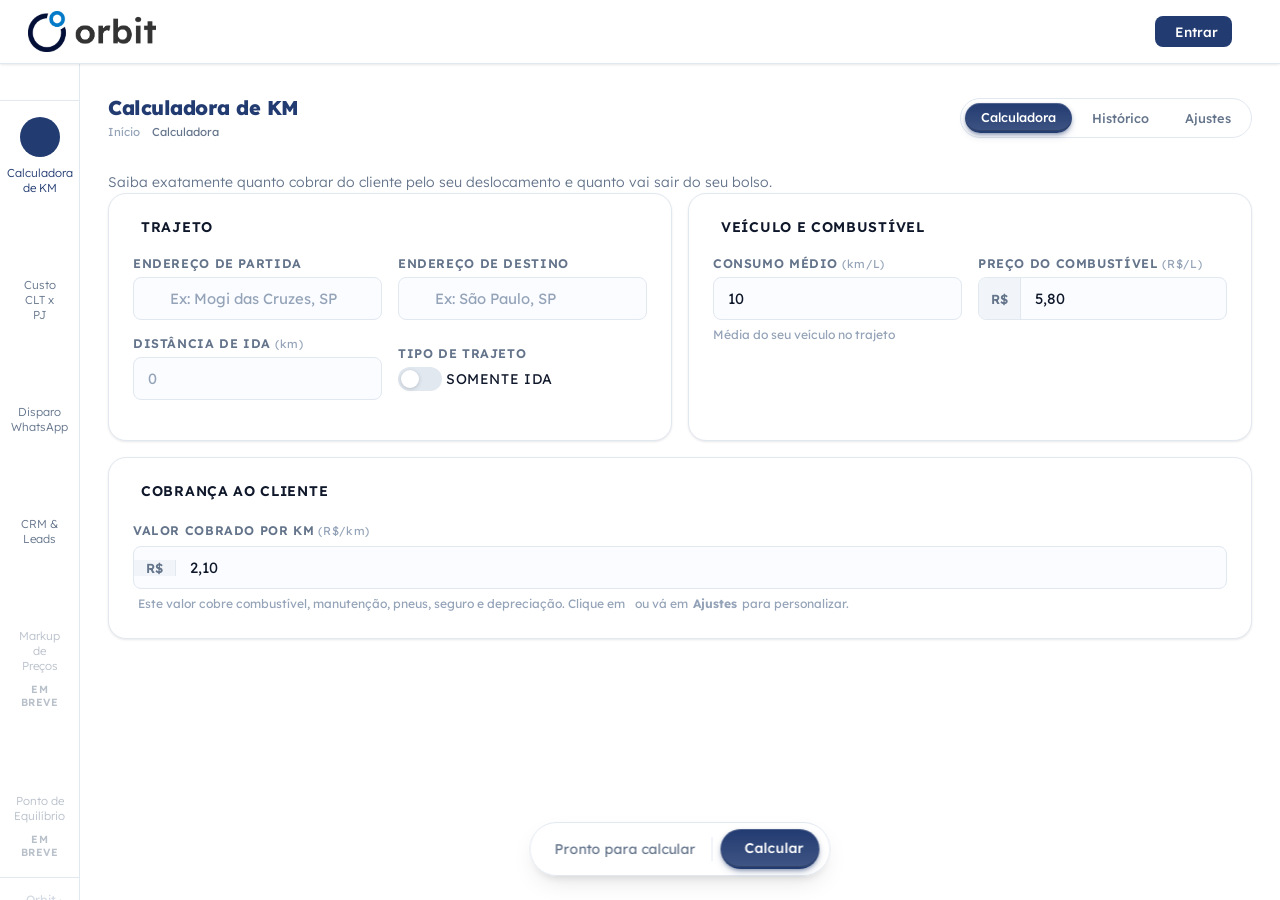
==== index.html @ cd072f7a "modified:   assets/css/style.css 	modified:   assets/js/script.js 	modified:   index.html" ====
<!DOCTYPE html>
<html lang="pt-BR">

<head>
  <meta charset="UTF-8" />
  <meta name="viewport" content="width=device-width, initial-scale=1.0" />
  <title>Orbit Tools — Ferramentas para Pequenos Empresários</title>
  <meta name="description"
    content="Ferramentas gratuitas para pequenos empresários. Calcule KM, markup, custos e muito mais." />

  <!-- Fonts -->
  <link rel="preconnect" href="https://fonts.googleapis.com" />
  <link rel="preconnect" href="https://fonts.gstatic.com" crossorigin />
  <link href="https://fonts.googleapis.com/css2?family=Lexend:wght@300;400;500;600;700&display=swap" rel="stylesheet" />

  <!-- Icons -->
  <script src="https://unpkg.com/@phosphor-icons/web@2.1.1/src/index.js" defer></script>

  <link rel="icon" type="image/png" href="assets/img/favicon.png" />
  <link rel="stylesheet" href="assets/css/style.css" />
  <link rel="stylesheet" href="assets/css/auth.css" />
</head>

<body>

  <!-- ═══════════════════════ SIDEBAR ═══════════════════════ -->
  <aside class="sidebar" id="sidebar">

    <div class="sidebar-header sidebar-header--mobile-only">
      <button class="sidebar-close" id="sidebar-close" aria-label="Fechar menu">
        <i class="ph ph-x"></i>
      </button>
    </div>

    <nav class="sidebar-nav">
      <a href="#" class="nav-item active" data-tool="km-calc" onclick="loadTool('km-calc', this)">
        <i class="ph ph-car"></i>
        <span>Calculadora de KM</span>
      </a>
      <a href="#" class="nav-item" data-tool="clt-pj" onclick="loadTool('clt-pj', this)">
        <i class="ph ph-scales"></i>
        <span>Custo CLT x PJ</span>
      </a>
      <a href="#" class="nav-item" data-tool="disparo" onclick="loadTool('disparo', this)">
        <i class="ph ph-whatsapp-logo"></i>
        <span>Disparo WhatsApp</span>
      </a>
      <a href="#" class="nav-item" data-tool="crm" onclick="loadTool('crm', this)">
        <i class="ph ph-kanban"></i>
        <span>CRM & Leads</span>
      </a>
      <div class="nav-item nav-item--soon">
        <i class="ph ph-tag"></i>
        <span>Markup de Preços</span>
        <span class="nav-badge">Em breve</span>
      </div>
      <div class="nav-item nav-item--soon">
        <i class="ph ph-chart-line-up"></i>
        <span>Ponto de Equilíbrio</span>
        <span class="nav-badge">Em breve</span>
      </div>
    </nav>

    <div class="sidebar-footer">
      <div class="sidebar-footer-brand">
        <i class="ph ph-circle-dashed"></i>
        <span>Orbit · WordVirtua</span>
      </div>
    </div>

  </aside>

  <!-- ═══════════════════════ OVERLAY (mobile) ═══════════════════════ -->
  <div class="sidebar-overlay" id="sidebar-overlay" onclick="closeSidebar()"></div>

  <!-- ═══════════════════════ MAIN ═══════════════════════ -->
  <div class="main-wrap" id="main-wrap">

    <!-- TOP BAR -->
    <header class="topbar">
      <div class="topbar-left">
        <div class="sidebar-brand">
          <img class="logo" src="assets/img/logo.png" alt="Orbit Tools" />
        </div>
        <button class="hamburger" id="hamburger" onclick="openSidebar()" aria-label="Abrir menu">
          <i class="ph ph-list"></i>
        </button>
      </div>

      <div class="topbar-right">
        <!-- Botão entrar (quando deslogado) -->
        <button class="btn-auth-login" id="auth-btn-login" onclick="openAuthModal('login')">
          <i class="ph ph-user"></i>
          <span>Entrar</span>
        </button>

        <!-- Área do usuário (quando logado) -->
        <div class="auth-user-area" id="auth-user-area" hidden>
          <button class="auth-user-btn" onclick="toggleUserDropdown()" aria-label="Menu do usuário">
            <div class="auth-avatar" id="auth-user-avatar">?</div>
            <span id="auth-user-name"></span>
            <i class="ph ph-caret-down"></i>
          </button>
          <div class="auth-dropdown" id="auth-dropdown">
            <button onclick="authLogout()">
              <i class="ph ph-sign-out"></i> Sair
            </button>
          </div>
        </div>
      </div>
    </header>

    <!-- CONTENT AREA -->
    <main class="content" id="content-area">

      <!-- ══════════════════ TOOL: CALCULADORA DE KM ══════════════════ -->
      <div class="tool-view" id="tool-km-calc">

        <!-- Cabeçalho fixo da ferramenta -->
        <div class="tool-header">
          <div class="tool-header-left">
            <h1 class="tool-title">Calculadora de KM</h1>
            <nav class="breadcrumb-mini">
              <a href="#">Início</a>
              <i class="ph ph-caret-right"></i>
              <span class="breadcrumb-current-mini" id="km-breadcrumb">Calculadora</span>
            </nav>
          </div>
          <div class="tool-header-right">
            <nav class="pill-nav" role="tablist">
              <button class="pill-item active" role="tab" aria-selected="true" onclick="switchKmTab('calc', this)">
                Calculadora
              </button>
              <button class="pill-item" role="tab" aria-selected="false" onclick="switchKmTab('history', this)">
                Histórico
                <span class="pill-badge" id="history-badge" hidden></span>
              </button>
              <button class="pill-item" role="tab" aria-selected="false" onclick="switchKmTab('settings', this)">
                Ajustes
              </button>
            </nav>
          </div>
        </div>

        <!-- ── PAINEL: CALCULADORA ── -->
        <div class="tab-panel" id="panel-calc">
          <p class="tool-desc">Saiba exatamente quanto cobrar do cliente pelo seu deslocamento e quanto vai sair do seu
            bolso.</p>

          <div class="tool-body">

            <div class="card">
              <h2 class="card-title"><i class="ph ph-map-pin"></i> Trajeto</h2>

              <div class="form-grid form-grid--2">
                <div class="form-field">
                  <label for="origin">Endereço de Partida</label>
                  <div class="input-icon-wrap">
                    <i class="ph ph-map-pin-simple"></i>
                    <input type="text" id="origin" placeholder="Ex: Mogi das Cruzes, SP" />
                  </div>
                </div>
                <div class="form-field">
                  <label for="destination">Endereço de Destino</label>
                  <div class="input-icon-wrap">
                    <i class="ph ph-map-pin-simple-area"></i>
                    <input type="text" id="destination" placeholder="Ex: São Paulo, SP" />
                  </div>
                </div>
              </div>

              <div class="form-grid form-grid--2">
                <div class="form-field">
                  <label for="distance">Distância de Ida <span class="label-unit">(km)</span></label>
                  <input type="number" id="distance" placeholder="0" min="0" step="0.1" />
                </div>
                <div class="form-field form-field--center">
                  <label>Tipo de Trajeto</label>
                  <label class="toggle-row">
                    <div class="toggle-switch-ui" id="roundtrip-toggle" role="switch" aria-checked="false" tabindex="0"
                      onclick="toggleRoundtrip()" onkeydown="if(event.key==='Enter'||event.key===' ')toggleRoundtrip()">
                      <span class="toggle-thumb-ui"></span>
                    </div>
                    <span class="toggle-label-text" id="roundtrip-label">Somente Ida</span>
                  </label>
                </div>
              </div>

              <div class="km-preview" id="km-preview" hidden>
                <i class="ph ph-arrows-left-right"></i>
                <span>Distância total: <strong id="km-preview-val">—</strong></span>
              </div>
            </div>

            <div class="card">
              <h2 class="card-title"><i class="ph ph-gas-pump"></i> Veículo e Combustível</h2>

              <div class="form-grid form-grid--2">
                <div class="form-field">
                  <label for="consumption">
                    Consumo Médio <span class="label-unit">(km/L)</span>
                  </label>
                  <input type="number" id="consumption" value="10" min="1" step="0.1" />
                  <p class="field-hint">Média do seu veículo no trajeto</p>
                </div>
                <div class="form-field">
                  <label for="fuel-price">
                    Preço do Combustível <span class="label-unit">(R$/L)</span>
                  </label>
                  <div class="input-currency">
                    <span>R$</span>
                    <input type="text" inputmode="decimal" id="fuel-price" value="5,80" placeholder="0,00" />
                  </div>
                </div>
              </div>
            </div>

            <div class="card">
              <h2 class="card-title"><i class="ph ph-currency-dollar"></i> Cobrança ao Cliente</h2>

              <div class="form-field">
                <label for="rate-per-km">
                  Valor cobrado por KM <span class="label-unit">(R$/km)</span>
                  <button class="btn-info-km" type="button"
                    onclick="switchKmTab('settings', document.querySelectorAll('.pill-item')[2])"
                    aria-label="Entenda como calcular o valor por km">
                    <i class="ph ph-info"></i>
                  </button>
                </label>
                <div class="input-currency">
                  <span>R$</span>
                  <input type="text" inputmode="decimal" id="rate-per-km" value="2,10" placeholder="0,00" />
                </div>
                <p class="field-hint">
                  <i class="ph ph-lightbulb"></i>
                  Este valor cobre combustível, manutenção, pneus, seguro e depreciação.
                  Clique em <strong><i class="ph ph-info"></i></strong> ou vá em
                  <strong>Ajustes</strong> para personalizar.
                </p>
              </div>

            </div>

            <!-- Botão flutuante (Dock) para Calcular -->
            <div class="floating-dock-wrapper">
              <div class="dock-info">
                <i class="ph ph-car" style="color: var(--c-blue);"></i>
                <span class="dock-info-lbl">Pronto para calcular</span>
              </div>
              <div class="dock-divider"></div>
              <button class="dock-btn" onclick="calcularKM()">
                <i class="ph ph-calculator"></i>
                <span>Calcular</span>
              </button>
            </div>


            <!-- RESULTS -->
            <div class="results-area" id="results-area" hidden>
              <div class="results-header">
                <i class="ph ph-check-circle"></i>
                <h2>Resultado do Cálculo</h2>
              </div>

              <div class="results-grid">
                <div class="result-card result-card--cost">
                  <div class="result-card-icon"><i class="ph ph-gas-pump"></i></div>
                  <div class="result-card-body">
                    <span class="result-label">Custo Real</span>
                    <span class="result-sublabel">O que sai do seu bolso em combustível</span>
                    <strong class="result-value" id="result-cost">R$ 0,00</strong>
                  </div>
                </div>

                <div class="result-card result-card--charge">
                  <div class="result-card-icon"><i class="ph ph-receipt"></i></div>
                  <div class="result-card-body">
                    <span class="result-label">Sugestão de Cobrança</span>
                    <span class="result-sublabel">Valor a incluir no orçamento do cliente</span>
                    <strong class="result-value" id="result-charge">R$ 0,00</strong>
                  </div>
                </div>

                <div class="result-card result-card--profit">
                  <div class="result-card-icon"><i class="ph ph-trend-up"></i></div>
                  <div class="result-card-body">
                    <span class="result-label">Lucro no Deslocamento</span>
                    <span class="result-sublabel">O que sobra depois de pagar o combustível</span>
                    <strong class="result-value" id="result-profit">R$ 0,00</strong>
                  </div>
                </div>
              </div>

              <div class="results-summary" id="results-summary"></div>

              <div class="results-footer-actions">
                <button class="btn-reset" onclick="resetCalc()">
                  <i class="ph ph-arrow-counter-clockwise"></i> Novo Cálculo
                </button>
                <button class="btn-save-history" onclick="saveToHistory()">
                  <i class="ph ph-bookmark-simple"></i> Salvar no Histórico
                </button>
              </div>
            </div>

          </div>
        </div>

        <!-- ── PAINEL: HISTÓRICO ── -->
        <div class="tab-panel hidden" id="panel-history">
          <div class="panel-header">
            <div>
              <h2 class="panel-title"><i class="ph ph-clock-clockwise"></i> Histórico de Cálculos</h2>
              <p class="panel-subtitle">Seus últimos cálculos salvos nesta sessão.</p>
            </div>
            <button class="btn-clear-history" onclick="clearHistory()">
              <i class="ph ph-trash"></i> Limpar
            </button>
          </div>

          <div id="history-list">
            <!-- preenchido pelo JS -->
          </div>
        </div>

        <!-- ── PAINEL: AJUSTES ── -->
        <div class="tab-panel hidden" id="panel-settings">
          <div class="panel-header">
            <div>
              <h2 class="panel-title"><i class="ph ph-sliders"></i> Ajustes — Valor por KM</h2>
              <p class="panel-subtitle">Entenda como o valor é calculado e personalize de acordo com a sua realidade.
              </p>
            </div>
          </div>

          <!-- Explicações -->
          <div class="card">
            <h2 class="card-title"><i class="ph ph-book-open"></i> Como calcular cada componente</h2>

            <div class="km-explanations">

              <div class="km-explain-item">
                <div class="km-explain-num">1</div>
                <div class="km-explain-content">
                  <h3>Combustível <span class="explain-tag">O gasto imediato</span></h3>
                  <p>É a parte mais óbvia, mas precisa ser calculada com precisão.</p>
                  <div class="formula-wrap">
                    <div class="formula">
                      <div class="formula-frac">
                        <span class="formula-num">Preço do Litro</span>
                        <span class="formula-den">Consumo Médio (km/L)</span>
                      </div>
                      <span class="formula-equals">= custo por km</span>
                    </div>
                    <p class="formula-example">Ex: R$ 6,00 ÷ 10 km/L = <strong>R$ 0,60/km</strong></p>
                  </div>
                </div>
              </div>

              <div class="km-explain-item">
                <div class="km-explain-num">2</div>
                <div class="km-explain-content">
                  <h3>Pneus <span class="explain-tag">O gasto invisível</span></h3>
                  <p>Pneus têm vida útil (geralmente 40.000 a 50.000 km). Cada KM rodado consome um "pedaço" do pneu.
                  </p>
                  <div class="formula-wrap">
                    <div class="formula">
                      <div class="formula-frac">
                        <span class="formula-num">Preço do Jogo de 4 Pneus</span>
                        <span class="formula-den">Vida Útil Estimada (km)</span>
                      </div>
                      <span class="formula-equals">= custo por km</span>
                    </div>
                    <p class="formula-example">Ex: R$ 1.600 ÷ 40.000 km = <strong>R$ 0,04/km</strong></p>
                  </div>
                </div>
              </div>

              <div class="km-explain-item">
                <div class="km-explain-num">3</div>
                <div class="km-explain-content">
                  <h3>Manutenção Preventiva <span class="explain-tag">Óleo, filtros, freios</span></h3>
                  <p>Tudo que você troca periodicamente deve ser rateado por KM.</p>
                  <div class="formula-wrap">
                    <div class="formula">
                      <div class="formula-frac">
                        <span class="formula-num">Custo da Revisão</span>
                        <span class="formula-den">Intervalo da Revisão (km)</span>
                      </div>
                      <span class="formula-equals">= custo por km</span>
                    </div>
                    <p class="formula-example">Ex: R$ 800 ÷ 10.000 km = <strong>R$ 0,08/km</strong></p>
                  </div>
                </div>
              </div>

              <div class="km-explain-item">
                <div class="km-explain-num">4</div>
                <div class="km-explain-content">
                  <h3>Depreciação <span class="explain-tag">A desvalorização do patrimônio</span></h3>
                  <p>Quanto mais km, menos o carro vale na hora da venda. Uma estimativa segura para carros de
                    entrada/médios é de <strong>R$ 0,30 a R$ 0,50/km</strong>.</p>
                  <div class="formula-wrap">
                    <div class="formula">
                      <div class="formula-frac">
                        <span class="formula-num">Valor de Compra − Valor de Revenda</span>
                        <span class="formula-den">KM totais rodados no período</span>
                      </div>
                      <span class="formula-equals">= custo por km</span>
                    </div>
                  </div>
                </div>
              </div>

              <div class="km-explain-item">
                <div class="km-explain-num">5</div>
                <div class="km-explain-content">
                  <h3>Custos Fixos Proporcionais <span class="explain-tag">Seguro e IPVA</span></h3>
                  <p>Mesmo que o carro fique parado, você paga. Se você usa o carro para trabalhar, o trabalho deve
                    "pagar" a parte dele.</p>
                  <div class="formula-wrap">
                    <div class="formula">
                      <div class="formula-frac">
                        <span class="formula-num">IPVA + Seguro (Anual)</span>
                        <span class="formula-den">KM total rodado no ano</span>
                      </div>
                      <span class="formula-equals">= custo por km</span>
                    </div>
                    <p class="formula-example">Ex: R$ 4.000 ÷ 20.000 km = <strong>R$ 0,20/km</strong></p>
                  </div>
                </div>
              </div>

            </div>
          </div>

          <!-- Tabela personalizável -->
          <div class="card">
            <h2 class="card-title"><i class="ph ph-pencil-simple"></i> Personalize seu custo por km</h2>
            <p class="config-desc">Edite cada valor de acordo com a sua realidade. O total é calculado automaticamente.
            </p>

            <table class="km-table" id="km-table">
              <thead>
                <tr>
                  <th>Item</th>
                  <th>Valor por KM</th>
                </tr>
              </thead>
              <tbody>
                <tr>
                  <td><span class="km-table-item-name"><i class="ph ph-gas-pump"></i> Combustível</span></td>
                  <td>
                    <div class="km-table-input-wrap">
                      <span>R$</span>
                      <input type="number" class="km-item-input" id="ki-fuel" value="0.65" min="0" step="0.01"
                        oninput="recalcKmTable()" />
                    </div>
                  </td>
                </tr>
                <tr>
                  <td><span class="km-table-item-name"><i class="ph ph-tire"></i> Pneus e Freios</span></td>
                  <td>
                    <div class="km-table-input-wrap">
                      <span>R$</span>
                      <input type="number" class="km-item-input" id="ki-tires" value="0.06" min="0" step="0.01"
                        oninput="recalcKmTable()" />
                    </div>
                  </td>
                </tr>
                <tr>
                  <td><span class="km-table-item-name"><i class="ph ph-wrench"></i> Manutenção (Óleo/Filtros)</span>
                  </td>
                  <td>
                    <div class="km-table-input-wrap">
                      <span>R$</span>
                      <input type="number" class="km-item-input" id="ki-maintenance" value="0.10" min="0" step="0.01"
                        oninput="recalcKmTable()" />
                    </div>
                  </td>
                </tr>
                <tr>
                  <td><span class="km-table-item-name"><i class="ph ph-shield-check"></i> Seguro e IPVA</span></td>
                  <td>
                    <div class="km-table-input-wrap">
                      <span>R$</span>
                      <input type="number" class="km-item-input" id="ki-insurance" value="0.25" min="0" step="0.01"
                        oninput="recalcKmTable()" />
                    </div>
                  </td>
                </tr>
                <tr class="km-table-subtotal">
                  <td><strong>Subtotal (Custo de Operação)</strong></td>
                  <td><strong id="ki-subtotal">R$ 1,06</strong></td>
                </tr>
                <tr>
                  <td><span class="km-table-item-name"><i class="ph ph-trend-down"></i> Margem de Depreciação</span>
                  </td>
                  <td>
                    <div class="km-table-input-wrap">
                      <span>R$</span>
                      <input type="number" class="km-item-input" id="ki-depreciation" value="0.40" min="0" step="0.01"
                        oninput="recalcKmTable()" />
                    </div>
                  </td>
                </tr>
                <tr class="km-table-total">
                  <td><strong>Custo Real de Saída</strong></td>
                  <td><strong id="ki-total">R$ 1,46</strong></td>
                </tr>
              </tbody>
            </table>

            <div class="km-table-actions">
              <button class="btn-km-reset" onclick="resetKmTable()" type="button">
                <i class="ph ph-arrow-counter-clockwise"></i> Restaurar padrões
              </button>
              <button class="btn-km-apply" onclick="applyKmRate()" type="button">
                <i class="ph ph-check"></i> Usar este valor na calculadora
              </button>
            </div>
          </div>

        </div>

      </div>

      <!-- ══════════════════ TOOL: CLT × PJ ══════════════════ -->
      <div class="tool-view hidden" id="tool-clt-pj">

        <div class="tool-header">
          <div class="tool-header-left">
            <h1 class="tool-title">Comparador CLT × PJ</h1>
            <nav class="breadcrumb-mini">
              <a href="#">Início</a>
              <i class="ph ph-caret-right"></i>
              <span class="breadcrumb-current-mini" id="clt-breadcrumb">Comparador</span>
            </nav>
          </div>
          <div class="tool-header-right">
            <nav class="pill-nav" role="tablist">
              <button class="pill-item active" role="tab" aria-selected="true" onclick="switchCltTab('compare', this)">
                Comparador
              </button>
              <button class="pill-item" role="tab" aria-selected="false" onclick="switchCltTab('history', this)">
                Histórico
                <span class="pill-badge" id="clt-history-badge" hidden></span>
              </button>
            </nav>
          </div>
        </div>

        <!-- ── PAINEL: COMPARADOR ── -->
        <div class="tab-panel" id="panel-compare">

          <p class="tool-desc">Descubra o custo real de contratar CLT versus pagar um prestador PJ — com todos os
            encargos, provisões e benefícios. Encargos atualizados para 2026.</p>

          <div class="tool-body tool-body--single">

            <!-- Regime tributário -->
            <div class="card">
              <h2 class="card-title"><i class="ph ph-buildings"></i> Regime Tributário da Empresa</h2>
              <div class="regime-selector">
                <div class="regime-opt selected" id="opt-simples" onclick="selectCltRegime('simples')">
                  <div class="regime-dot"></div>
                  <div>
                    <div class="regime-label">Simples Nacional</div>
                    <div class="regime-sub">INSS patronal incluso no DAS — folha paga só FGTS 8%</div>
                  </div>
                </div>
                <div class="regime-opt" id="opt-lucro" onclick="selectCltRegime('lucro')">
                  <div class="regime-dot"></div>
                  <div>
                    <div class="regime-label">Lucro Real / Presumido</div>
                    <div class="regime-sub">INSS patronal 20% + Sistema S 5% + RAT 2% sobre a folha</div>
                  </div>
                </div>
              </div>
            </div>

            <!-- Dados CLT -->
            <div class="card">
              <h2 class="card-title"><i class="ph ph-identification-card"></i> Dados do Funcionário CLT</h2>
              <div class="form-grid form-grid--2">
                <div class="form-field">
                  <label>Salário Bruto <span class="label-unit">R$/mês</span></label>
                  <input type="text" inputmode="decimal" id="clt-salario" placeholder="Ex.: 3.000,00" />
                </div>
                <div class="form-field">
                  <label>Vale Refeição / Alimentação <span class="label-unit">R$/mês</span></label>
                  <input type="text" inputmode="decimal" id="clt-vr" placeholder="Ex.: 550,00" />
                </div>
                <div class="form-field">
                  <label>Vale Transporte <span class="label-unit">custo líquido empresa</span></label>
                  <input type="text" inputmode="decimal" id="clt-vt" placeholder="Ex.: 220,00" />
                </div>
                <div class="form-field">
                  <label>Cesta Básica <span class="label-unit">R$/mês</span></label>
                  <input type="text" inputmode="decimal" id="clt-cesta" placeholder="Ex.: 200,00" />
                </div>
                <div class="form-field">
                  <label>Bônus / Comissão <span class="label-unit">média R$/mês</span></label>
                  <input type="text" inputmode="decimal" id="clt-bonus" placeholder="Ex.: 0,00" />
                </div>
                <div class="form-field">
                  <label>Outros benefícios <span class="label-unit">R$/mês</span></label>
                  <input type="text" inputmode="decimal" id="clt-outros" placeholder="Ex.: 0,00" />
                </div>
              </div>
            </div>

            <!-- Dados PJ -->
            <div class="card">
              <h2 class="card-title"><i class="ph ph-file-text"></i> Contrato PJ</h2>
              <div class="form-grid form-grid--2">
                <div class="form-field">
                  <label>Valor mensal do contrato <span class="label-unit">nota fiscal</span></label>
                  <input type="text" inputmode="decimal" id="pj-valor" placeholder="Ex.: 4.500,00" />
                </div>
                <div class="form-field">
                  <label>Benefícios extras ao PJ <span class="label-unit">R$/mês, se houver</span></label>
                  <input type="text" inputmode="decimal" id="pj-benef" placeholder="Ex.: 0,00" />
                </div>
              </div>
              <div class="field-hint" style="margin-top:14px;">
                <i class="ph ph-info"></i>
                <span>No PJ não há FGTS, 13º, férias nem encargos patronais. Atenção ao risco jurídico de vínculo
                  empregatício se houver exclusividade, subordinação e pessoalidade.</span>
              </div>
            </div>

            <!-- Botão flutuante (Dock) para Comparar -->
            <div class="floating-dock-wrapper">
              <div class="dock-info">
                <i class="ph ph-file-text" style="color: var(--c-blue);"></i>
                <span class="dock-info-lbl">Comparador</span>
              </div>
              <div class="dock-divider"></div>
              <button class="dock-btn" onclick="calcularCLTPJ()">
                <i class="ph ph-calculator"></i>
                <span>Comparar CLT × PJ</span>
              </button>
            </div>


            <!-- Resultados -->
            <div class="clt-results" id="clt-results" hidden>

              <div class="cmp-header">
                <div class="cmp-col cmp-col--clt">
                  <div class="cmp-col-label">Custo Total CLT / mês</div>
                  <div class="cmp-col-value cmp-col-value--red" id="r-clt-total">—</div>
                  <div class="cmp-col-sub" id="r-clt-pct">—</div>
                </div>
                <div class="cmp-col cmp-col--pj">
                  <div class="cmp-col-label">Custo Total PJ / mês</div>
                  <div class="cmp-col-value cmp-col-value--green" id="r-pj-total">—</div>
                  <div class="cmp-col-sub">sem encargos patronais</div>
                </div>
                <div class="cmp-col cmp-col--diff">
                  <div class="cmp-col-label">Diferença mensal</div>
                  <div class="cmp-col-value cmp-col-value--amber" id="r-diff">—</div>
                  <div class="cmp-col-sub" id="r-diff-sub">—</div>
                </div>
              </div>

              <div class="breakdown">
                <div class="bk-section-title">Detalhamento linha a linha</div>
                <div class="bk-row bk-row--head">
                  <div class="bk-label">Item</div>
                  <div class="bk-val"
                    style="color:var(--c-red);font-size:.72rem;font-weight:700;text-transform:uppercase;">CLT</div>
                  <div class="bk-val"
                    style="color:var(--c-green);font-size:.72rem;font-weight:700;text-transform:uppercase;">PJ</div>
                </div>
                <div class="bk-row">
                  <div class="bk-label">Salário bruto<small>Base de cálculo dos encargos</small></div>
                  <div class="bk-val bk-val--red" id="bd-salario">—</div>
                  <div class="bk-val bk-val--muted">—</div>
                </div>
                <div class="bk-row">
                  <div class="bk-label">INSS Patronal<small id="txt-inss-pat">20% sobre salário + comissão</small></div>
                  <div class="bk-val bk-val--red" id="bd-inss-pat">—</div>
                  <div class="bk-val bk-val--green">R$ 0,00</div>
                </div>
                <div class="bk-row">
                  <div class="bk-label">FGTS<small>8% sobre salário + comissão</small></div>
                  <div class="bk-val bk-val--red" id="bd-fgts">—</div>
                  <div class="bk-val bk-val--green">R$ 0,00</div>
                </div>
                <div class="bk-row" id="bk-row-sistema-s">
                  <div class="bk-label">Sistema S + RAT<small>~7% (Lucro Real/Presumido)</small></div>
                  <div class="bk-val bk-val--red" id="bd-sistema-s">—</div>
                  <div class="bk-val bk-val--green">R$ 0,00</div>
                </div>
                <div class="bk-row">
                  <div class="bk-label">Provisão 13º salário<small>8,33% / mês</small></div>
                  <div class="bk-val bk-val--red" id="bd-decimo">—</div>
                  <div class="bk-val bk-val--green">R$ 0,00</div>
                </div>
                <div class="bk-row">
                  <div class="bk-label">Provisão férias + 1/3<small>11,11% / mês</small></div>
                  <div class="bk-val bk-val--red" id="bd-ferias">—</div>
                  <div class="bk-val bk-val--green">R$ 0,00</div>
                </div>
                <div class="bk-row">
                  <div class="bk-label">Provisão multa rescisória FGTS<small>3,33% / mês (40% FGTS ÷ 12)</small></div>
                  <div class="bk-val bk-val--red" id="bd-multa">—</div>
                  <div class="bk-val bk-val--green">R$ 0,00</div>
                </div>
                <div class="bk-row">
                  <div class="bk-label">Vale Refeição / Alimentação</div>
                  <div class="bk-val bk-val--red" id="bd-vr">—</div>
                  <div class="bk-val bk-val--green">R$ 0,00</div>
                </div>
                <div class="bk-row">
                  <div class="bk-label">Vale Transporte</div>
                  <div class="bk-val bk-val--red" id="bd-vt">—</div>
                  <div class="bk-val bk-val--green">R$ 0,00</div>
                </div>
                <div class="bk-row">
                  <div class="bk-label">Cesta Básica</div>
                  <div class="bk-val bk-val--red" id="bd-cesta">—</div>
                  <div class="bk-val bk-val--green">R$ 0,00</div>
                </div>
                <div class="bk-row">
                  <div class="bk-label">Bônus / Comissão<small>Encargos também incidem sobre comissão</small></div>
                  <div class="bk-val bk-val--red" id="bd-bonus">—</div>
                  <div class="bk-val bk-val--green">R$ 0,00</div>
                </div>
                <div class="bk-row">
                  <div class="bk-label">Outros benefícios</div>
                  <div class="bk-val bk-val--red" id="bd-outros">—</div>
                  <div class="bk-val bk-val--green">R$ 0,00</div>
                </div>
                <div class="bk-row">
                  <div class="bk-label">Nota fiscal / contrato PJ</div>
                  <div class="bk-val bk-val--muted">—</div>
                  <div class="bk-val bk-val--green" id="bd-pj-nf">—</div>
                </div>
                <div class="bk-row">
                  <div class="bk-label">Benefícios extras PJ</div>
                  <div class="bk-val bk-val--muted">—</div>
                  <div class="bk-val bk-val--green" id="bd-pj-benef-extra">—</div>
                </div>
                <div class="bk-row bk-row--total">
                  <div class="bk-label">TOTAL MENSAL</div>
                  <div class="bk-val bk-val--red" id="bd-total-clt">—</div>
                  <div class="bk-val bk-val--green" id="bd-total-pj">—</div>
                </div>
              </div>

              <div class="clt-alert" id="clt-alert">
                <i class="ph ph-warning"></i>
                <span id="clt-alert-text">—</span>
              </div>

              <div class="clt-legal-note">
                <strong>Base legal 2026:</strong> Salário mínimo R$ 1.621 | Teto INSS R$ 8.475,55 | FGTS 8% (Lei
                8.036/90)
                | INSS Patronal 20% (Art. 22, Lei 8.212/91) | Provisão 13º 8,33% | Férias+1/3 11,11% | Multa FGTS
                40%÷12.
                Não substitui orientação de contador ou advogado trabalhista.
              </div>

              <div class="results-footer-actions">
                <button class="btn-save-history" id="btn-save-clt" onclick="saveToHistoryCLT()">
                  <i class="ph ph-bookmark-simple"></i> Salvar no Histórico
                </button>
              </div>

            </div><!-- /clt-results -->

          </div><!-- /tool-body -->
        </div><!-- /panel-compare -->

        <!-- ── PAINEL: HISTÓRICO CLT ── -->
        <div class="tab-panel hidden" id="panel-history-clt">
          <div class="panel-header">
            <div class="panel-header-text">
              <h2 class="panel-title"><i class="ph ph-clock-clockwise"></i> Histórico de Comparações</h2>
              <p class="panel-subtitle">Suas últimas comparações salvas nesta sessão.</p>
            </div>
            <button class="btn-clear-history" onclick="clearHistoryCLT()">
              <i class="ph ph-trash"></i> Limpar
            </button>
          </div>
          <div class="history-list" id="clt-history-list"></div>
        </div><!-- /panel-history-clt -->

      </div><!-- /tool-clt-pj -->

      <!-- ══════════════════ TOOL: DISPARO WHATSAPP ══════════════════ -->
      <div class="tool-view hidden" id="tool-disparo">

        <div class="tool-header">
          <div class="tool-header-left">
            <h1 class="tool-title">Disparo WhatsApp</h1>
            <nav class="breadcrumb-mini">
              <a href="#">Início</a>
              <i class="ph ph-caret-right"></i>
              <span class="breadcrumb-current-mini">Disparo WhatsApp</span>
            </nav>
          </div>
          <div class="tool-header-right">
            <nav class="pill-nav" role="tablist">
              <button class="pill-item active" role="tab" aria-selected="true"
                onclick="switchDisparoTab('central', this)">
                Central de Disparo
              </button>
              <button class="pill-item" role="tab" aria-selected="false"
                onclick="switchDisparoTab('templates', this)">
                Templates
                <span class="pill-badge" id="disparo-tmpl-badge" hidden></span>
              </button>
            </nav>
          </div>
        </div>

        <!-- ── PAINEL: CENTRAL DE DISPARO ── -->
        <div id="panel-disparo-central">

        <!-- Botão flutuante (Dock) do Disparo -->
        <div class="floating-dock-wrapper">
          <div class="dock-info">
            <i class="ph ph-whatsapp-logo" style="color: var(--c-green);"></i>
            <span class="dock-info-lbl" style="margin-left: 2px;">Novo envio</span>
          </div>
          <div class="dock-divider"></div>
          <button class="dock-btn" onclick="disparoOpenModal()">
            <i class="ph ph-plus"></i>
            <span>Novo Contato</span>
          </button>
        </div>

        <p class="tool-desc">Gerencie seus contatos e envie mensagens personalizadas no WhatsApp com rapidez e
          eficiência.</p>

        <div class="tool-body tool-body--disparo">

          <!-- COLUNA ESQUERDA: ESTATÍSTICA E CONTATOS -->
          <div class="card card--disparo-left">
            <h2 class="card-title"><i class="ph ph-users"></i> Contatos</h2>

            <div class="disparo-sidebar-top">
              <div class="disparo-eyebrow">Visão geral</div>
              <div class="disparo-stats-grid">
                <div class="disparo-stat">
                  <span class="disparo-stat-val disparo-stat-val--mid" id="dst">0</span>
                  <span class="disparo-stat-lbl">Total</span>
                </div>
                <div class="disparo-stat">
                  <span class="disparo-stat-val disparo-stat-val--warn" id="dsp">0</span>
                  <span class="disparo-stat-lbl">Pendentes</span>
                </div>
                <div class="disparo-stat">
                  <span class="disparo-stat-val disparo-stat-val--green" id="dss">0</span>
                  <span class="disparo-stat-lbl">Enviados</span>
                </div>
              </div>
              <div class="disparo-prog-row">
                <div class="disparo-prog-bg">
                  <div class="disparo-prog-fill" id="disparo-pf" style="width:0%"></div>
                </div>
                <span class="disparo-prog-lbl" id="disparo-pl">0 / 0</span>
              </div>
            </div>

            <div class="disparo-search-wrap">
              <div class="input-icon-wrap">
                <i class="ph ph-magnifying-glass"></i>
                <input type="text" class="disparo-search-input" id="disparo-si" placeholder="Buscar contato ou grupo..."
                  oninput="disparoFilter()">
              </div>
            </div>

            <div class="disparo-clist" id="disparo-cl"></div>

            <!-- Barra de limite (plano free) -->
            <div class="disparo-limit-wrap" id="disparo-limit-wrap">
              <div class="disparo-limit-track">
                <div class="disparo-limit-fill" id="disparo-limit-bar" style="width:0%"></div>
              </div>
              <span class="disparo-limit-label" id="disparo-limit-label">0 / 100 contatos</span>
            </div>
          </div>

          <!-- COLUNA DIREITA: PAINEL PRINCIPAL -->
          <div class="card card--disparo-main">
            <div class="disparo-main" id="disparo-main">
              <div class="disparo-empty">
                <div class="disparo-empty-icon"><i class="ph ph-chat-circle-dots"></i></div>
                <div class="disparo-empty-t">Nenhum contato selecionado</div>
                <div class="disparo-empty-s">Selecione um contato para personalizar e disparar a mensagem pelo WhatsApp
                </div>
              </div>
            </div>
          </div>

        </div><!-- /tool-body--disparo -->

        </div><!-- /panel-disparo-central -->

        <!-- ── PAINEL: TEMPLATES ── -->
        <div id="panel-disparo-templates" hidden>
          <div class="tool-body">

            <!-- Formulário (novo / editar) -->
            <div class="card" id="tmpl-form-card" hidden>
              <h2 class="card-title" id="tmpl-form-title"><i class="ph ph-plus"></i> Novo Template</h2>
              <div class="form-field" style="margin-top:14px;">
                <label for="tmpl-name">Nome do template</label>
                <input type="text" id="tmpl-name" placeholder="Ex: Apresentação IBBC" />
              </div>
              <div class="form-field">
                <label for="tmpl-body">Mensagem</label>
                <div class="disparo-tbox">
                  <textarea class="disparo-ta" id="tmpl-body" rows="7"
                    oninput="tmplUpdateCounter()"
                    placeholder="Use {nome}, {empresa}, {grupo}, {segmento} como variáveis"></textarea>
                  <div class="disparo-tbar">
                    <div class="disparo-var-chips">
                      <button class="disparo-vc" onclick="tmplInsertVar('{nome}')">+ nome</button>
                      <button class="disparo-vc" onclick="tmplInsertVar('{empresa}')">+ empresa</button>
                      <button class="disparo-vc" onclick="tmplInsertVar('{grupo}')">+ grupo</button>
                      <button class="disparo-vc" onclick="tmplInsertVar('{segmento}')">+ segmento</button>
                    </div>
                    <span class="disparo-cc" id="tmpl-cc">0 chars</span>
                  </div>
                </div>
              </div>
              <div class="km-table-actions" style="margin-top:4px;">
                <button class="btn-km-reset" onclick="tmplCancelForm()">
                  <i class="ph ph-x"></i> Cancelar
                </button>
                <button class="btn-km-apply" id="tmpl-save-btn" onclick="tmplSaveForm()">
                  <i class="ph ph-check"></i> Salvar template
                </button>
              </div>
            </div>

            <!-- Lista de templates -->
            <div class="card">
              <div class="tmpl-list-header">
                <div>
                  <h2 class="card-title"><i class="ph ph-files"></i> Meus Templates</h2>
                  <p class="config-desc" id="tmpl-limit-label">Plano gratuito: até 3 templates</p>
                </div>
                <button class="btn-km-apply" id="tmpl-new-btn" onclick="tmplOpenNewForm()"
                  style="margin:0;padding:9px 16px;white-space:nowrap;">
                  <i class="ph ph-plus"></i> Novo Template
                </button>
              </div>
              <div id="tmpl-list">
                <!-- preenchido pelo JS -->
              </div>
            </div>

          </div>
        </div><!-- /panel-disparo-templates -->

        <!-- Modal adicionar contato -->
        <div class="disparo-modal-overlay" id="disparo-ov" onclick="disparoCloseOverlay(event)">
          <div class="disparo-modal">
            <h3 class="disparo-modal-title">Adicionar Contato</h3>
            <div class="form-field">
              <label>Nome completo <span class="label-unit">obrigatório</span></label>
              <input type="text" id="d-fn" placeholder="Ex.: João Silva" />
            </div>
            <div class="form-grid form-grid--2" style="margin-top:12px;">
              <div class="form-field">
                <label>Empresa</label>
                <input type="text" id="d-fc" placeholder="Ex.: Silva LTDA" />
              </div>
              <div class="form-field">
                <label>Segmento</label>
                <input type="text" id="d-fseg" placeholder="Ex.: Construção" />
              </div>
              <div class="form-field">
                <label>Grupo de Origem</label>
                <input type="text" id="d-fg" placeholder="Ex.: IBBC" />
              </div>
              <div class="form-field">
                <label>WhatsApp <span class="label-unit">com DDI, obrigatório</span></label>
                <input type="text" id="d-fp" placeholder="5511999999999" />
              </div>
            </div>
            <div class="disparo-modal-footer">
              <button class="btn-reset" onclick="disparoCloseModal()">Cancelar</button>
              <button class="btn-calc" style="margin-top:0;width:auto;padding:10px 20px;" onclick="disparoAddContact()">
                <i class="ph ph-plus"></i> Adicionar
              </button>
            </div>
          </div>
        </div>

        <!-- Toast -->
        <div class="disparo-toast" id="disparo-toast">
          <i class="ph ph-check-circle"></i>
          <span id="disparo-tm">ok</span>
        </div>

      </div><!-- /tool-disparo -->

      <!-- ══════════════════ TOOL: CRM KANBAN ══════════════════ -->
      <div class="tool-view hidden" id="tool-crm">
        <div class="tool-header">
          <div class="tool-header-left">
            <h1 class="tool-title">CRM & Leads</h1>
            <nav class="breadcrumb-mini">
              <a href="#">Início</a>
              <i class="ph ph-caret-right"></i>
              <span class="breadcrumb-current-mini">CRM & Leads</span>
            </nav>
          </div>
        </div>

        <p class="tool-desc">Gerencie seus contatos do WhatsApp nas etapas de venda e mantenha o histórico das suas negociações.</p>

        <!-- Botão flutuante (Dock) do CRM -->
        <div class="floating-dock-wrapper">
          <div class="dock-info">
            <i class="ph ph-kanban" style="color: var(--c-blue);"></i>
            <span class="dock-info-lbl" style="margin-left: 2px;">Novo lead</span>
          </div>
          <div class="dock-divider"></div>
          <button class="dock-btn" onclick="disparoOpenModal()">
            <i class="ph ph-plus"></i>
            <span>Adicionar</span>
          </button>
        </div>

        <!-- Board Kanban -->
        <div class="crm-board-wrapper">
          <div class="crm-board">
            
            <div class="crm-col" data-stage="novo">
              <div class="crm-col-header">
                <div><span class="crm-badge crm-badge--novo">Novo</span></div>
                <span class="crm-col-count" id="count-novo">0</span>
              </div>
              <div class="crm-col-body" id="col-novo"></div>
            </div>

            <div class="crm-col" data-stage="contato">
              <div class="crm-col-header">
                <div><span class="crm-badge crm-badge--contato">1º Contato</span></div>
                <span class="crm-col-count" id="count-contato">0</span>
              </div>
              <div class="crm-col-body" id="col-contato"></div>
            </div>

            <div class="crm-col" data-stage="orcamento">
              <div class="crm-col-header">
                <div><span class="crm-badge crm-badge--orcamento">Orçamento</span></div>
                <span class="crm-col-count" id="count-orcamento">0</span>
              </div>
              <div class="crm-col-body" id="col-orcamento"></div>
            </div>

            <div class="crm-col" data-stage="followup">
              <div class="crm-col-header">
                <div><span class="crm-badge crm-badge--followup">Follow Up</span></div>
                <span class="crm-col-count" id="count-followup">0</span>
              </div>
              <div class="crm-col-body" id="col-followup"></div>
            </div>

            <div class="crm-col" data-stage="fechado">
              <div class="crm-col-header">
                <div><span class="crm-badge crm-badge--fechado">Fechado</span></div>
                <span class="crm-col-count" id="count-fechado">0</span>
              </div>
              <div class="crm-col-body" id="col-fechado"></div>
            </div>

            <div class="crm-col" data-stage="perdido">
              <div class="crm-col-header">
                <div><span class="crm-badge crm-badge--perdido">Perdido</span></div>
                <span class="crm-col-count" id="count-perdido">0</span>
              </div>
              <div class="crm-col-body" id="col-perdido"></div>
            </div>

          </div>
        </div>

        <!-- Modal Transição de Estágio -->
        <div class="disparo-modal-overlay" id="crm-transition-modal" onclick="crmCloseTransitionModal(event)">
          <div class="disparo-modal">
            <h3 class="disparo-modal-title">Anotação da Mudança</h3>
            <p style="font-size: 0.85rem; color: var(--c-text-muted); margin-bottom: 12px;" id="crm-transition-desc"></p>
            <div class="form-field">
              <label>Resumo / Nota <span class="label-unit">opcional</span></label>
              <textarea id="crm-transition-note" rows="3" placeholder="Ex: Cliente pediu desconto de 5%..."></textarea>
            </div>
            <div class="disparo-modal-footer">
              <button class="btn-reset" onclick="crmCloseTransitionModal()">Cancelar</button>
              <button class="btn-calc" style="margin-top:0;width:auto;padding:10px 20px;" onclick="crmConfirmTransition()">
                <i class="ph ph-check"></i> Salvar
              </button>
            </div>
          </div>
        </div>

        <!-- Modal Histórico Timeline -->
        <div class="disparo-modal-overlay" id="crm-history-modal" onclick="crmCloseHistoryModal(event)">
          <div class="disparo-modal" style="max-width: 450px;">
            <div style="display: flex; justify-content: space-between; align-items: center; margin-bottom: 16px;">
              <h3 class="disparo-modal-title" id="crm-history-title" style="margin-bottom:0">Histórico</h3>
              <button class="btn-reset" onclick="crmCloseHistoryModal()" style="padding: 4px; display:flex;">
                <i class="ph ph-x"></i>
              </button>
            </div>
            <div class="crm-timeline" id="crm-history-list"></div>
          </div>
        </div>

      </div><!-- /tool-crm -->

      <!-- ══════════════════ PLACEHOLDER: EM BREVE ══════════════════ -->
      <div class="tool-view hidden" id="tool-coming-soon">
        <div class="tool-header">
          <div class="tool-header-left">
            <h1 class="tool-title">Em Breve</h1>
            <nav class="breadcrumb-mini">
              <a href="#">Início</a>
              <i class="ph ph-caret-right"></i>
              <span class="breadcrumb-current-mini">Ferramenta</span>
            </nav>
          </div>
        </div>
        <div class="coming-soon-wrap">
          <div class="coming-soon-icon"><i class="ph ph-clock"></i></div>
          <h2>Em breve</h2>
          <p>Esta ferramenta está sendo desenvolvida. Fique de olho nas novidades da Orbit!</p>
          <a href="#" onclick="loadTool('km-calc', document.querySelector('[data-tool=km-calc]'))" class="btn-back">
            <i class="ph ph-arrow-left"></i> Voltar para Calculadora de KM
          </a>
        </div>
      </div>

    </main>
  </div>

  <!-- ═══════════════════════ AUTH MODAL ═══════════════════════ -->
  <div class="auth-modal-overlay" id="auth-modal" onclick="if(event.target===this)closeAuthModal()">
    <div class="auth-modal-box">

      <div class="auth-modal-header">
        <div>
          <h2 id="auth-modal-title">Entrar na sua conta</h2>
          <p id="auth-modal-subtitle">Salve históricos e configurações em qualquer dispositivo.</p>
        </div>
        <button class="auth-modal-close" onclick="closeAuthModal()" aria-label="Fechar">
          <i class="ph ph-x"></i>
        </button>
      </div>

      <!-- ── View: Login ── -->
      <div id="auth-view-login" class="auth-view">
        <button class="btn-google" onclick="authWithGoogle()">
          <img src="https://www.gstatic.com/firebasejs/ui/2.0.0/images/auth/google.svg" alt="Google" />
          Continuar com Google
        </button>

        <div class="auth-divider"><span>ou com e-mail</span></div>

        <div class="form-field">
          <label for="auth-email">E-mail</label>
          <input type="email" id="auth-email" placeholder="seu@email.com" autocomplete="email" />
        </div>
        <div class="form-field">
          <label for="auth-password">Senha</label>
          <input type="password" id="auth-password" placeholder="••••••" autocomplete="current-password"
            onkeydown="if(event.key==='Enter')authLogin()" />
        </div>

        <div class="auth-error" id="auth-error-login" hidden></div>

        <button class="btn-auth-submit" id="auth-btn-submit-login" onclick="authLogin()">
          <i class="ph ph-sign-in"></i> Entrar
        </button>

        <p class="auth-switch">
          Não tem conta?
          <button type="button" onclick="switchAuthMode('register')">Criar conta gratuita →</button>
        </p>
      </div>

      <!-- ── View: Criar conta ── -->
      <div id="auth-view-register" class="auth-view" hidden>
        <button class="btn-google" onclick="authWithGoogle()">
          <img src="https://www.gstatic.com/firebasejs/ui/2.0.0/images/auth/google.svg" alt="Google" />
          Cadastrar com Google
        </button>

        <div class="auth-divider"><span>ou com e-mail</span></div>

        <div class="form-field">
          <label for="auth-name">Seu nome</label>
          <input type="text" id="auth-name" placeholder="Ex: João Silva" autocomplete="name" />
        </div>
        <div class="form-field">
          <label for="auth-email-reg">E-mail</label>
          <input type="email" id="auth-email-reg" placeholder="seu@email.com" autocomplete="email" />
        </div>
        <div class="form-field">
          <label for="auth-password-reg">Senha <span class="label-unit">mínimo 6 caracteres</span></label>
          <input type="password" id="auth-password-reg" placeholder="••••••" autocomplete="new-password"
            onkeydown="if(event.key==='Enter')authRegister()" />
        </div>

        <div class="auth-error" id="auth-error-register" hidden></div>

        <button class="btn-auth-submit" id="auth-btn-submit-register" onclick="authRegister()">
          <i class="ph ph-user-plus"></i> Criar conta gratuita
        </button>

        <p class="auth-switch">
          <button type="button" onclick="switchAuthMode('login')">← Já tenho conta</button>
        </p>
      </div>

      <!-- ── View: Onboarding ── -->
      <div id="auth-view-onboarding" class="auth-view" hidden>
        <div class="ob-intro">
          <i class="ph ph-user-circle"></i>
          <p>Esses dados nos ajudam a entender melhor quem usa o Orbit Tools.</p>
        </div>

        <div class="form-field">
          <label for="ob-fullname">Nome completo <span class="label-required">*</span></label>
          <input type="text" id="ob-fullname" placeholder="Ex: João Silva" autocomplete="name" />
        </div>
        <div class="form-field">
          <label for="ob-whatsapp">WhatsApp <span class="label-unit">com DDD</span> <span class="label-required">*</span></label>
          <input type="tel" id="ob-whatsapp" placeholder="(11) 99999-9999" autocomplete="tel" />
        </div>
        <div class="form-field">
          <label for="ob-profession">Profissão <span class="label-required">*</span></label>
          <input type="text" id="ob-profession" placeholder="Ex: Eletricista, Designer, Consultor..." />
        </div>
        <div class="form-field">
          <label for="ob-company">Empresa <span class="label-unit">opcional</span></label>
          <input type="text" id="ob-company" placeholder="Nome da empresa ou Autônomo" />
        </div>

        <div class="auth-error" id="auth-error-onboarding" hidden></div>

        <button class="btn-auth-submit" id="auth-btn-submit-onboarding" onclick="authCompleteOnboarding()">
          <i class="ph ph-check"></i> Concluir cadastro
        </button>
      </div>

      <!-- ── View: Sucesso ── -->
      <div id="auth-view-success" class="auth-view auth-success" hidden>
        <div class="auth-success-icon"><i class="ph ph-check-circle"></i></div>
        <h3 id="auth-success-name">Bem-vindo!</h3>
        <p>Seus dados estão sincronizados.</p>
      </div>

      <p class="auth-terms" id="auth-modal-terms">
        Dados salvos por <strong>90 dias</strong> no plano gratuito.
        Assine o Orbit para manter para sempre.
      </p>

    </div>
  </div>

  <!-- Firebase SDK -->
  <script src="https://www.gstatic.com/firebasejs/9.22.0/firebase-app-compat.js"></script>
  <script src="https://www.gstatic.com/firebasejs/9.22.0/firebase-auth-compat.js"></script>
  <script src="https://www.gstatic.com/firebasejs/9.22.0/firebase-firestore-compat.js"></script>
  <script src="assets/js/firebase-config.js"></script>
  <script src="assets/js/script.js"></script>
  <script src="assets/js/auth.js"></script>

</body>

</html>
---- assets/css/style.css ----
/* ═══════════════════════════════════════════════════════════════
   Orbit Tools — Style
   WordVirtua · 2026
   ═══════════════════════════════════════════════════════════════ */

/* ─── TOKENS ──────────────────────────────────────────────────── */
:root {
  /* Brand */
  --c-blue: #223B71;
  --white: #ffffff;
  --c-blue-dk: #223B71;
  --c-blue-lt: #e8eef9;

  /* Sidebar */
  --c-sidebar-bg: #ffffff;
  --c-sidebar-bd: var(--c-border);
  --c-sidebar-txt: #64748b;
  --c-sidebar-act: var(--c-blue);

  /* Content */
  --c-bg: #f1f5f9;
  --c-surface: #ffffff;
  --c-border: #e2e8f0;
  --c-dark: #0f172a;
  --c-mid: #64748b;
  --c-light: #94a3b8;

  /* Status */
  --c-green: #10b981;
  --c-green-lt: #d1fae5;
  --c-green-dk: #065f46;
  --c-red: #ef4444;
  --c-red-lt: #fee2e2;
  --c-amber: #f59e0b;
  --c-amber-lt: #fef3c7;

  /* Layout */
  --sidebar-w: 80px;
  --topbar-h: 64px;
  --radius-sm: 8px;
  --radius-md: 12px;
  --radius-lg: 18px;
  --shadow-sm: 0 1px 3px rgba(0, 0, 0, 0.06), 0 1px 2px rgba(0, 0, 0, 0.04);
  --shadow-md: 0 4px 16px rgba(0, 0, 0, 0.08);
  --shadow-lg: 0 12px 40px rgba(0, 0, 0, 0.12);
  --trans: 0.2s ease;

  --font: 'Lexend', -apple-system, BlinkMacSystemFont, 'Segoe UI', sans-serif;
}

/* ─── RESET ───────────────────────────────────────────────────── */
*,
*::before,
*::after {
  box-sizing: border-box;
  margin: 0;
  padding: 0;
}

html {
  scroll-behavior: smooth;
}

body {
  font-family: var(--font);
  font-size: 0.925rem;
  background: var(--white);
  color: var(--c-dark);
  -webkit-font-smoothing: antialiased;
  min-height: 100vh;
  display: flex;
}

a {
  text-decoration: none;
  color: inherit;
}

button {
  font-family: var(--font);
  cursor: pointer;
  border: none;
  background: none;
}

input {
  font-family: var(--font);
}

[hidden] {
  display: none !important;
}

/* ═══════════════════════════════════════════════════════════════
   SIDEBAR
   ═══════════════════════════════════════════════════════════════ */
.sidebar {
  width: var(--sidebar-w);
  background: var(--c-sidebar-bg);
  height: calc(100vh - var(--topbar-h));
  position: fixed;
  left: 0;
  top: var(--topbar-h);
  display: flex;
  flex-direction: column;
  z-index: 300;
  border-right: 1px solid var(--c-sidebar-bd);
  transition: transform var(--trans);
}

.sidebar-header--mobile-only {
  display: none;
}

@media (max-width: 991px) {
  .sidebar-header--mobile-only {
    display: flex;
  }
}

/* ── Header ── */
.sidebar-header {
  display: flex;
  align-items: center;
  justify-content: space-between;
  padding: 20px 18px 16px;
  border-bottom: 1px solid var(--c-sidebar-bd);
}

.sidebar-brand {
  display: flex;
  align-items: center;
  gap: 10px;
}

.logo {
  max-width: 128px;
}

.sidebar-logo-mark {
  width: 36px;
  height: 36px;
  background: var(--c-blue);
  border-radius: 10px;
  display: flex;
  align-items: center;
  justify-content: center;
  color: #fff;
  font-size: 1.2rem;
  flex-shrink: 0;
}

.sidebar-brand-text {
  display: flex;
  flex-direction: column;
  line-height: 1.15;
}

.sidebar-brand-name {
  font-size: 1rem;
  font-weight: 700;
  color: #fff;
  letter-spacing: -0.02em;
}

.sidebar-brand-sub {
  font-size: 0.68rem;
  font-weight: 500;
  color: var(--c-blue);
  text-transform: uppercase;
  letter-spacing: 0.1em;
}

.topbar .sidebar-brand-name {
  color: var(--c-dark);
}

.sidebar-close {
  display: none;
  width: 30px;
  height: 30px;
  border-radius: 6px;
  background: rgba(255, 255, 255, 0.06);
  color: var(--c-sidebar-txt);
  align-items: center;
  justify-content: center;
  font-size: 1rem;
  transition: background var(--trans);
}

.sidebar-close:hover {
  background: rgba(255, 255, 255, 0.12);
  color: #fff;
}

/* ── Section label ── */
.sidebar-section-label {
  padding: 20px 18px 8px;
  font-size: 0.68rem;
  font-weight: 600;
  color: rgba(148, 163, 184, 0.5);
  text-transform: uppercase;
  letter-spacing: 0.1em;
}

/* ── Nav ── */
.sidebar-nav {
  display: flex;
  flex-direction: column;
  gap: 2px;
  padding: 0 10px;
  flex: 1;
}

.nav-item {
  display: flex;
  flex-direction: column;
  align-items: center;
  gap: 8px;
  padding: 16px 8px;
  border-radius: var(--radius-md);
  color: var(--c-sidebar-txt);
  font-size: 0.72rem;
  font-weight: 300;
  cursor: pointer;
  transition: all var(--trans);
  user-select: none;
  text-align: center;
}

.nav-item i {
  font-size: 1.4rem;
  flex-shrink: 0;
  display: flex;
  align-items: center;
  justify-content: center;
  width: 40px;
  height: 40px;
  border-radius: 50%;
  transition: all var(--trans);
}

.nav-item span:first-of-type {
  flex: none;
  font-family: 'Lexend', sans-serif;
  font-weight: 300;
}

.nav-item:not(.nav-item--soon):hover {

  color: var(--c-dark);
}

.nav-item.active {
  background: transparent;
  color: var(--c-blue);
}

.nav-item.active i {
  background: var(--c-blue-dk);
  color: #fff;
}

.nav-item i:hover {
  background: var(--c-bg);
}

.nav-item--soon {
  opacity: 0.45;
  cursor: not-allowed;
}

.nav-badge {
  font-size: 0.65rem;
  font-weight: 600;
  background: rgba(255, 255, 255, 0.1);
  color: var(--c-sidebar-txt);
  padding: 2px 7px;
  border-radius: 999px;
  text-transform: uppercase;
  letter-spacing: 0.05em;
  flex-shrink: 0;
}

/* ── Footer ── */
.sidebar-footer {
  padding: 14px 18px;
  border-top: 1px solid var(--c-sidebar-bd);
}

.sidebar-footer-brand {
  display: flex;
  align-items: center;
  gap: 8px;
  color: rgba(148, 163, 184, 0.4);
  font-size: 0.75rem;
}

/* ═══════════════════════════════════════════════════════════════
   OVERLAY (mobile)
   ═══════════════════════════════════════════════════════════════ */
.sidebar-overlay {
  display: none;
  position: fixed;
  inset: 0;
  background: rgba(0, 0, 0, 0.5);
  z-index: 299;
  backdrop-filter: blur(2px);
}

.sidebar-overlay.open {
  display: block;
}

/* ═══════════════════════════════════════════════════════════════
   MAIN WRAP
   ═══════════════════════════════════════════════════════════════ */
.main-wrap {
  margin-left: var(--sidebar-w);
  flex: 1;
  min-height: 100vh;
  display: flex;
  flex-direction: column;
  padding-top: var(--topbar-h);
}

/* ═══════════════════════════════════════════════════════════════
   TOPBAR
   ═══════════════════════════════════════════════════════════════ */
.topbar {
  height: var(--topbar-h);
  background: var(--c-surface);
  border-bottom: 1px solid var(--c-border);
  display: flex;
  align-items: center;
  justify-content: space-between;
  padding: 0 28px;
  position: fixed;
  top: 0;
  left: 0;
  width: 100%;
  z-index: 400;
  box-shadow: var(--shadow-sm);
}

.topbar-left {
  display: flex;
  align-items: center;
  gap: 14px;
}

.hamburger {
  display: none;
  width: 38px;
  height: 38px;
  border-radius: var(--radius-sm);
  background: var(--c-bg);
  color: var(--c-dark);
  align-items: center;
  justify-content: center;
  font-size: 1.2rem;
  transition: background var(--trans);
}

.hamburger:hover {
  background: var(--c-border);
}

.topbar-breadcrumb {
  display: flex;
  align-items: center;
  gap: 6px;
  font-size: 0.875rem;
  color: var(--c-mid);
}

.topbar-breadcrumb i {
  font-size: 0.75rem;
  color: var(--c-light);
}

.breadcrumb-root {
  color: var(--c-light);
}

.breadcrumb-current {
  color: var(--c-dark);
  font-weight: 500;
}

.topbar-tag {
  font-size: 0.72rem;
  font-weight: 600;
  background: var(--c-green-lt);
  color: var(--c-green-dk);
  padding: 4px 12px;
  border-radius: 999px;
  text-transform: uppercase;
  letter-spacing: 0.06em;
}

/* ═══════════════════════════════════════════════════════════════
   CONTENT
   ═══════════════════════════════════════════════════════════════ */
.content {
  flex: 1;
  padding: 32px 28px 48px;
  width: 100%;
}

/* ═══════════════════════════════════════════════════════════════
   TOOL VIEW
   ═══════════════════════════════════════════════════════════════ */
.tool-view {
  display: block;
}

.tool-view.hidden {
  display: none;
}

/* ── Tool Header ── */
.tool-header {
  display: flex;
  align-items: center;
  justify-content: space-between;
  gap: 20px;
  margin-bottom: 32px;
  flex-wrap: wrap;
}

.tool-header-left {
  display: flex;
  flex-direction: column;
  gap: 4px;
  min-width: 0;
}

.tool-title {
  font-size: 1.25rem;
  font-weight: 800;
  color: var(--c-blue);
  letter-spacing: -0.025em;
  line-height: 1.2;
}

/* Breadcrumbs inside header */
.breadcrumb-mini {
  display: flex;
  align-items: center;
  gap: 6px;
  font-size: 0.72rem;
  color: var(--c-light);
}

.breadcrumb-mini a {
  color: var(--c-light);
  transition: color var(--trans);
}

.breadcrumb-mini a:hover {
  color: var(--c-dark);
}

.breadcrumb-mini i {
  font-size: 0.65rem;
  color: var(--c-light);
}

.breadcrumb-current-mini {
  color: var(--c-mid);
  white-space: nowrap;
  overflow: hidden;
  text-overflow: ellipsis;
}

/* Pill Navigation */
.pill-nav {
  display: flex;
  align-items: center;
  gap: 4px;
  background: var(--c-surface);
  border: 1px solid var(--c-border);
  border-radius: 999px;
  padding: 4px;
  flex-shrink: 0;
}

.pill-item {
  padding: 6px 16px;
  font-size: 0.8rem;
  font-weight: 500;
  color: var(--c-mid);
  border-radius: 999px;
  transition: all 0.15s ease;
  white-space: nowrap;
  user-select: none;
}

.pill-item:hover:not(.active) {
  color: var(--c-dark);
  background: var(--c-bg);
}

.pill-item.active {
  color: #fff;
  background: linear-gradient(180deg, var(--c-blue) 0%, rgba(34, 59, 113, 0.88) 100%);
  border-bottom: 2px solid rgba(34, 59, 113, 0.6);
  box-shadow:
    inset 0 1px 0 0 rgba(255, 255, 255, 0.2),
    inset 0 -1px 0 0 rgba(0, 0, 0, 0.2),
    0 2px 4px -1px rgba(34, 59, 113, 0.5),
    0 4px 8px -2px rgba(34, 59, 113, 0.25);
}

.pill-item:active {
  transform: translateY(1px);
}

.tool-desc {
  font-size: 0.875rem;
  color: var(--c-mid);
  line-height: 1.6;
  font-weight: 300;
}

/* ── Tool Body ── */
.tool-body {
  display: grid;
  grid-template-columns: 1fr;
  gap: 16px;
}

/* ═══════════════════════════════════════════════════════════════
   CARD
   ═══════════════════════════════════════════════════════════════ */
.card {
  background: var(--c-surface);
  border: 1px solid var(--c-border);
  border-radius: var(--radius-lg);
  padding: 24px;
  box-shadow: var(--shadow-sm);
}

.card-title {
  font-size: 0.875rem;
  font-weight: 600;
  color: var(--c-dark);
  margin-bottom: 20px;
  display: flex;
  align-items: center;
  gap: 8px;
  text-transform: uppercase;
  letter-spacing: 0.05em;
}

.card-title i {
  font-size: 1rem;
  color: var(--c-blue);
}

/* ═══════════════════════════════════════════════════════════════
   FORM
   ═══════════════════════════════════════════════════════════════ */
.form-grid {
  display: grid;
  gap: 16px;
  margin-bottom: 16px;
}

.form-grid--2 {
  grid-template-columns: 1fr 1fr;
}

.form-field {
  display: flex;
  flex-direction: column;
  gap: 6px;
}

.form-field--center {
  justify-content: center;
}

.form-field label {
  font-size: 0.78rem;
  font-weight: 600;
  color: var(--c-mid);
  text-transform: uppercase;
  letter-spacing: 0.05em;
  display: flex;
  align-items: center;
  gap: 4px;
}

.label-unit {
  font-weight: 400;
  text-transform: none;
  color: var(--c-light);
  font-size: 0.72rem;
}

.form-field input,
.input-currency input {
  padding: 11px 14px;
  border: 1.5px solid var(--c-border);
  border-radius: var(--radius-sm);
  font-family: var(--font);
  font-size: 0.925rem;
  color: var(--c-dark);
  background: #fafcff;
  outline: none;
  transition: border-color var(--trans), box-shadow var(--trans);
  width: 100%;
}

.form-field input:focus,
.input-currency input:focus {
  border-color: var(--c-blue);
  box-shadow: 0 0 0 3px rgba(20, 71, 230, 0.1);
  background: #fff;
}

.form-field input::placeholder {
  color: var(--c-light);
}

/* Info button next to label */
.btn-info-km {
  display: inline-flex;
  align-items: center;
  justify-content: center;
  width: 20px;
  height: 20px;
  border-radius: 50%;
  background: var(--white);
  color: var(--c-blue);
  border: none;
  cursor: pointer;
  font-size: 0.82rem;
  transition: background var(--trans), color var(--trans), transform var(--trans);
  margin-left: 4px;
  flex-shrink: 0;
  vertical-align: middle;
}

.btn-info-km:hover {
  background: var(--c-blue);
  color: #fff;
  transform: scale(1.1);
}

/* Input with icon */
.input-icon-wrap {
  position: relative;
}

.input-icon-wrap i {
  position: absolute;
  left: 12px;
  top: 50%;
  transform: translateY(-50%);
  color: var(--c-light);
  font-size: 1rem;
  pointer-events: none;
}

.input-icon-wrap input {
  padding-left: 36px;
}

/* Input with currency prefix */
.input-currency {
  display: flex;
  align-items: center;
  border: 1.5px solid var(--c-border);
  border-radius: var(--radius-sm);
  background: #fafcff;
  overflow: hidden;
  transition: border-color var(--trans), box-shadow var(--trans);
}

.input-currency:focus-within {
  border-color: var(--c-blue);
  box-shadow: 0 0 0 3px rgba(20, 71, 230, 0.1);
  background: #fff;
}

.input-currency span {
  padding: 0 12px;
  font-size: 0.82rem;
  font-weight: 600;
  color: var(--c-mid);
  background: var(--c-bg);
  border-right: 1.5px solid var(--c-border);
  height: 100%;
  display: flex;
  align-items: center;
  white-space: nowrap;
}

.input-currency input {
  border: none;
  box-shadow: none !important;
  background: transparent;
}

.input-currency input:focus {
  box-shadow: none;
}

.field-hint {
  font-size: 0.76rem;
  color: var(--c-light);
  line-height: 1.5;
  display: flex;
  align-items: flex-start;
  gap: 5px;
}

.field-hint i {
  flex-shrink: 0;
  margin-top: 1px;
  color: var(--c-blue);
}

/* ─── Toggle switch ─── */
.toggle-row {
  display: flex;
  align-items: center;
  gap: 10px;
  cursor: pointer;
}

.toggle-switch-ui {
  width: 44px;
  height: 24px;
  border-radius: 999px;
  background: var(--c-border);
  position: relative;
  cursor: pointer;
  transition: background var(--trans);
  flex-shrink: 0;
  outline: none;
}

.toggle-switch-ui:focus-visible {
  box-shadow: 0 0 0 3px rgba(20, 71, 230, 0.2);
}

.toggle-switch-ui[aria-checked="true"] {
  background: var(--c-blue);
}

.toggle-thumb-ui {
  position: absolute;
  top: 3px;
  left: 3px;
  width: 18px;
  height: 18px;
  border-radius: 50%;
  background: #fff;
  box-shadow: 0 1px 4px rgba(0, 0, 0, 0.18);
  transition: left var(--trans);
}

.toggle-switch-ui[aria-checked="true"] .toggle-thumb-ui {
  left: 23px;
}

.toggle-label-text {
  font-size: 0.875rem;
  font-weight: 400;
  color: var(--c-dark);
}

/* KM preview chip */
.km-preview {
  display: inline-flex;
  align-items: center;
  gap: 8px;
  background: var(--white);
  color: var(--c-blue-dk);
  padding: 8px 14px;
  border-radius: 999px;
  font-size: 0.82rem;
  font-weight: 500;
  margin-top: 4px;
}

.km-preview i {
  font-size: 1rem;
}

/* ─── Calc button ─── */
.btn-calc {
  display: flex;
  align-items: center;
  justify-content: center;
  gap: 8px;
  width: 100%;
  margin-top: 20px;
  padding: 14px;
  background: linear-gradient(135deg, var(--c-blue) 0%, var(--c-blue-dk) 100%);
  color: #fff;
  border-radius: var(--radius-md);
  font-family: var(--font);
  font-size: 0.95rem;
  font-weight: 600;
  cursor: pointer;
  transition: opacity var(--trans), transform var(--trans);
  box-shadow: 0 4px 14px rgba(20, 71, 230, 0.3);
}

.btn-calc:hover {
  opacity: 0.9;
  transform: translateY(-1px);
}

.btn-calc:active {
  transform: translateY(0);
}

.btn-calc i {
  font-size: 1.1rem;
}

/* ═══════════════════════════════════════════════════════════════
   RESULTS
   ═══════════════════════════════════════════════════════════════ */
.results-area {
  background: var(--c-surface);
  border: 1px solid var(--c-border);
  border-radius: var(--radius-lg);
  padding: 24px;
  box-shadow: var(--shadow-md);
  animation: fadeSlideIn 0.3s ease;
}

@keyframes fadeSlideIn {
  from {
    opacity: 0;
    transform: translateY(12px);
  }

  to {
    opacity: 1;
    transform: translateY(0);
  }
}

.results-header {
  display: flex;
  align-items: center;
  gap: 10px;
  margin-bottom: 20px;
  padding-bottom: 16px;
  border-bottom: 1px solid var(--c-border);
}

.results-header i {
  font-size: 1.3rem;
  color: var(--c-green);
}

.results-header h2 {
  font-size: 1rem;
  font-weight: 600;
  color: var(--c-dark);
}

.results-grid {
  display: grid;
  grid-template-columns: repeat(3, 1fr);
  gap: 14px;
  margin-bottom: 20px;
}

.result-card {
  border-radius: var(--radius-md);
  padding: 16px;
  display: flex;
  flex-direction: column;
  gap: 10px;
}

.result-card--cost {
  background: var(--c-red-lt);
  border: 1px solid #fecaca;
}

.result-card--charge {
  background: var(--white);
  border: 1px solid #bfdbfe;
}

.result-card--profit {
  background: var(--c-green-lt);
  border: 1px solid #a7f3d0;
}

.result-card-icon {
  font-size: 1.4rem;
}

.result-card--cost .result-card-icon {
  color: var(--c-red);
}

.result-card--charge .result-card-icon {
  color: var(--c-blue);
}

.result-card--profit .result-card-icon {
  color: var(--c-green);
}

.result-card-body {
  display: flex;
  flex-direction: column;
  gap: 2px;
}

.result-label {
  font-size: 0.78rem;
  font-weight: 700;
  text-transform: uppercase;
  letter-spacing: 0.04em;
}

.result-card--cost .result-label {
  color: #b91c1c;
}

.result-card--charge .result-label {
  color: var(--c-blue-dk);
}

.result-card--profit .result-label {
  color: var(--c-green-dk);
}

.result-sublabel {
  font-size: 0.72rem;
  color: var(--c-mid);
  line-height: 1.4;
  font-weight: 300;
}

.result-value {
  font-size: 1.35rem;
  font-weight: 700;
  letter-spacing: -0.02em;
  margin-top: 4px;
}

.result-card--cost .result-value {
  color: var(--c-red);
}

.result-card--charge .result-value {
  color: var(--c-blue);
}

.result-card--profit .result-value {
  color: var(--c-green);
}

/* Summary line */
.results-summary {
  background: var(--c-bg);
  border-radius: var(--radius-sm);
  padding: 14px 16px;
  font-size: 0.82rem;
  color: var(--c-mid);
  line-height: 1.8;
  margin-bottom: 16px;
}

.results-summary strong {
  color: var(--c-dark);
  font-weight: 600;
}

.btn-reset {
  display: flex;
  align-items: center;
  gap: 7px;
  padding: 10px 18px;
  border: 1.5px solid var(--c-border);
  border-radius: var(--radius-sm);
  background: transparent;
  color: var(--c-mid);
  font-family: var(--font);
  font-size: 0.875rem;
  font-weight: 500;
  cursor: pointer;
  transition: background var(--trans), color var(--trans);
}

.btn-reset:hover {
  background: var(--c-bg);
  color: var(--c-dark);
}

/* ═══════════════════════════════════════════════════════════════
   COMING SOON
   ═══════════════════════════════════════════════════════════════ */
.coming-soon-wrap {
  display: flex;
  flex-direction: column;
  align-items: center;
  justify-content: center;
  text-align: center;
  padding: 80px 32px;
  gap: 14px;
}

.coming-soon-icon {
  width: 72px;
  height: 72px;
  background: var(--white);
  border-radius: 50%;
  display: flex;
  align-items: center;
  justify-content: center;
  font-size: 2rem;
  color: var(--c-blue);
  margin-bottom: 8px;
}

.coming-soon-wrap h2 {
  font-size: 1.4rem;
  font-weight: 700;
  color: var(--c-dark);
}

.coming-soon-wrap p {
  font-size: 0.9rem;
  color: var(--c-mid);
  max-width: 340px;
  line-height: 1.6;
}

.btn-back {
  display: inline-flex;
  align-items: center;
  gap: 7px;
  margin-top: 8px;
  padding: 10px 20px;
  background: var(--c-blue);
  color: #fff;
  border-radius: var(--radius-sm);
  font-size: 0.875rem;
  font-weight: 500;
  transition: opacity var(--trans);
}

.btn-back:hover {
  opacity: 0.88;
}

/* ═══════════════════════════════════════════════════════════════
   MODAL — CUSTO POR KM
   ═══════════════════════════════════════════════════════════════ */
.km-modal-backdrop {
  position: fixed;
  inset: 0;
  background: rgba(0, 0, 0, 0.5);
  backdrop-filter: blur(3px);
  z-index: 400;
  opacity: 0;
  pointer-events: none;
  transition: opacity 0.25s ease;
}

.km-modal-backdrop.open {
  opacity: 1;
  pointer-events: all;
}

.km-modal {
  position: fixed;
  top: 50%;
  left: 50%;
  transform: translate(-50%, -46%);
  opacity: 0;
  pointer-events: none;
  transition: opacity 0.25s ease, transform 0.25s ease;
  z-index: 401;
  width: min(720px, 96vw);
  max-height: 88vh;
  background: var(--c-surface);
  border-radius: var(--radius-lg);
  box-shadow: var(--shadow-lg);
  display: flex;
  flex-direction: column;
  overflow: hidden;
}

.km-modal.open {
  opacity: 1;
  pointer-events: all;
  transform: translate(-50%, -50%);
}

/* ── Header ── */
.km-modal-header {
  display: flex;
  align-items: flex-start;
  justify-content: space-between;
  gap: 16px;
  padding: 22px 24px 18px;
  border-bottom: 1px solid var(--c-border);
  flex-shrink: 0;
}

.km-modal-title-wrap {
  display: flex;
  align-items: center;
  gap: 14px;
}

.km-modal-icon {
  width: 44px;
  height: 44px;
  background: linear-gradient(135deg, var(--c-blue) 0%, var(--c-blue-dk) 100%);
  border-radius: var(--radius-sm);
  display: flex;
  align-items: center;
  justify-content: center;
  color: #fff;
  font-size: 1.3rem;
  flex-shrink: 0;
}

.km-modal-title {
  font-size: 1.1rem;
  font-weight: 700;
  color: var(--c-dark);
  letter-spacing: -0.02em;
}

.km-modal-sub {
  font-size: 0.8rem;
  color: var(--c-mid);
  margin-top: 2px;
}

.km-modal-close {
  width: 32px;
  height: 32px;
  border-radius: 8px;
  background: var(--c-bg);
  color: var(--c-mid);
  display: flex;
  align-items: center;
  justify-content: center;
  font-size: 1rem;
  cursor: pointer;
  flex-shrink: 0;
  transition: background var(--trans), color var(--trans);
}

.km-modal-close:hover {
  background: var(--c-border);
  color: var(--c-dark);
}

/* ── Body ── */
.km-modal-body {
  overflow-y: auto;
  padding: 24px;
  display: flex;
  flex-direction: column;
  gap: 28px;
}

/* ── Explanations ── */
.km-explanations {
  display: flex;
  flex-direction: column;
  gap: 20px;
}

.km-explain-item {
  display: flex;
  gap: 14px;
}

.km-explain-num {
  width: 28px;
  height: 28px;
  background: var(--c-blue);
  color: #fff;
  border-radius: 50%;
  display: flex;
  align-items: center;
  justify-content: center;
  font-size: 0.78rem;
  font-weight: 700;
  flex-shrink: 0;
  margin-top: 1px;
}

.km-explain-content h3 {
  font-size: 0.9rem;
  font-weight: 600;
  color: var(--c-dark);
  margin-bottom: 4px;
  display: flex;
  align-items: center;
  gap: 8px;
  flex-wrap: wrap;
}

.explain-tag {
  font-size: 0.7rem;
  font-weight: 500;
  background: var(--white);
  color: var(--c-blue-dk);
  padding: 2px 8px;
  border-radius: 999px;
}

.km-explain-content p {
  font-size: 0.82rem;
  color: var(--c-mid);
  line-height: 1.6;
  margin-bottom: 10px;
}

/* Fórmula */
.formula-wrap {
  background: var(--c-bg);
  border: 1px solid var(--c-border);
  border-radius: var(--radius-sm);
  padding: 12px 16px;
}

.formula {
  display: flex;
  align-items: center;
  gap: 12px;
  flex-wrap: wrap;
  margin-bottom: 6px;
}

.formula-frac {
  display: inline-flex;
  flex-direction: column;
  align-items: center;
  text-align: center;
  font-size: 0.78rem;
  color: var(--c-dark);
}

.formula-num {
  padding-bottom: 4px;
  border-bottom: 1.5px solid var(--c-blue);
  font-weight: 500;
  white-space: nowrap;
}

.formula-den {
  padding-top: 4px;
  color: var(--c-mid);
  white-space: nowrap;
}

.formula-equals {
  font-size: 0.8rem;
  color: var(--c-mid);
  white-space: nowrap;
}

.formula-example {
  font-size: 0.76rem;
  color: var(--c-mid);
  margin: 0;
}

.formula-example strong {
  color: var(--c-green);
}

/* Divider entre seções */
.km-table-section {
  border-top: 1px solid var(--c-border);
  padding-top: 24px;
}

.km-table-header {
  margin-bottom: 16px;
}

.km-table-header h3 {
  font-size: 0.95rem;
  font-weight: 700;
  color: var(--c-dark);
  display: flex;
  align-items: center;
  gap: 8px;
  margin-bottom: 4px;
}

.km-table-header h3 i {
  color: var(--c-blue);
}

.km-table-header p {
  font-size: 0.8rem;
  color: var(--c-mid);
}

/* ── Tabela ── */
.km-table {
  width: 100%;
  border-collapse: collapse;
  font-size: 0.875rem;
  margin-bottom: 16px;
}

.km-table th {
  text-align: left;
  padding: 10px 12px;
  font-size: 0.72rem;
  font-weight: 600;
  color: var(--c-mid);
  text-transform: uppercase;
  letter-spacing: 0.05em;
  border-bottom: 2px solid var(--c-border);
  background: var(--c-bg);
}

.km-table td {
  padding: 10px 12px;
  border-bottom: 1px solid var(--c-border);
  vertical-align: middle;
}

.km-table-item-name {
  display: flex;
  align-items: center;
  gap: 8px;
  color: var(--c-dark);
}

.km-table-item-name i {
  color: var(--c-blue);
  font-size: 1rem;
}

.km-table-input-wrap {
  display: flex;
  align-items: center;
  border: 1.5px solid var(--c-border);
  border-radius: var(--radius-sm);
  overflow: hidden;
  width: 130px;
  background: #fafcff;
  transition: border-color var(--trans);
}

.km-table-input-wrap:focus-within {
  border-color: var(--c-blue);
  box-shadow: 0 0 0 3px rgba(20, 71, 230, 0.1);
}

.km-table-input-wrap span {
  padding: 0 9px;
  font-size: 0.78rem;
  font-weight: 600;
  color: var(--c-mid);
  background: var(--c-bg);
  border-right: 1px solid var(--c-border);
  height: 100%;
  display: flex;
  align-items: center;
  white-space: nowrap;
}

.km-item-input {
  border: none;
  padding: 8px 10px;
  font-family: var(--font);
  font-size: 0.875rem;
  color: var(--c-dark);
  background: transparent;
  outline: none;
  width: 90px;
}

.km-table-subtotal td {
  background: var(--c-bg);
  font-size: 0.875rem;
  color: var(--c-dark);
  border-top: 1px solid var(--c-border);
}

.km-table-subtotal td:last-child {
  color: var(--c-blue);
  font-size: 1rem;
}

.km-table-total td {
  background: linear-gradient(135deg, rgba(20, 71, 230, 0.06) 0%, rgba(20, 71, 230, 0.02) 100%);
  border-top: 2px solid var(--c-blue);
  font-size: 0.95rem;
  color: var(--c-dark);
}

.km-table-total td:last-child {
  color: var(--c-blue);
  font-size: 1.15rem;
}

/* ── Ações ── */
.km-table-actions {
  display: flex;
  gap: 10px;
  justify-content: flex-end;
  flex-wrap: wrap;
}

.btn-km-reset {
  display: flex;
  align-items: center;
  gap: 7px;
  padding: 10px 16px;
  border: 1.5px solid var(--c-border);
  border-radius: var(--radius-sm);
  background: transparent;
  color: var(--c-mid);
  font-family: var(--font);
  font-size: 0.85rem;
  font-weight: 500;
  cursor: pointer;
  transition: background var(--trans), color var(--trans);
}

.btn-km-reset:hover {
  background: var(--c-bg);
  color: var(--c-dark);
}

.btn-km-apply {
  display: flex;
  align-items: center;
  gap: 7px;
  padding: 10px 20px;
  background: var(--c-blue);
  color: #fff;
  border-radius: var(--radius-sm);
  font-family: var(--font);
  font-size: 0.875rem;
  font-weight: 600;
  cursor: pointer;
  transition: opacity var(--trans), transform var(--trans);
  box-shadow: 0 3px 10px rgba(20, 71, 230, 0.25);
}

.btn-km-apply:hover {
  opacity: 0.9;
  transform: translateY(-1px);
}

/* Mobile */
@media (max-width: 600px) {
  .km-modal-body {
    padding: 16px;
  }

  .km-table-input-wrap {
    width: 110px;
  }

  .km-item-input {
    width: 70px;
  }

  .km-table-actions {
    justify-content: stretch;
  }

  .btn-km-reset,
  .btn-km-apply {
    flex: 1;
    justify-content: center;
  }

  .formula-num,
  .formula-den {
    font-size: 0.7rem;
    white-space: normal;
  }
}

/* ═══════════════════════════════════════════════════════════════
   TAB PANELS
   ═══════════════════════════════════════════════════════════════ */
.tab-panel {
  display: block;
}

.tab-panel.hidden {
  display: none;
}

/* ── Panel header (Histórico / Ajustes) ── */
.panel-header {
  display: flex;
  align-items: flex-start;
  justify-content: space-between;
  gap: 16px;
  margin-bottom: 24px;
  flex-wrap: wrap;
}

.panel-header-text {
  display: flex;
  flex-direction: column;
  gap: 4px;
}

.panel-title {
  font-size: 1.1rem;
  font-weight: 700;
  color: var(--c-dark);
  display: flex;
  align-items: center;
  gap: 8px;
}

.panel-title i {
  color: var(--c-blue);
}

.panel-subtitle {
  font-size: 0.82rem;
  color: var(--c-mid);
  font-weight: 300;
}

/* ── Pill badge (count on Histórico pill) ── */
.pill-badge {
  display: inline-flex;
  align-items: center;
  justify-content: center;
  min-width: 18px;
  height: 18px;
  padding: 0 5px;
  background: var(--c-red);
  color: #fff;
  font-size: 0.65rem;
  font-weight: 700;
  border-radius: 999px;
  margin-left: 4px;
  line-height: 1;
}

/* ═══════════════════════════════════════════════════════════════
   RESULTS FOOTER ACTIONS
   ═══════════════════════════════════════════════════════════════ */
.results-footer-actions {
  display: flex;
  align-items: center;
  gap: 10px;
  flex-wrap: wrap;
}

.btn-save-history {
  display: inline-flex;
  align-items: center;
  gap: 7px;
  padding: 10px 18px;
  background: var(--c-green);
  color: #fff;
  border-radius: var(--radius-sm);
  font-family: var(--font);
  font-size: 0.875rem;
  font-weight: 600;
  cursor: pointer;
  transition: opacity var(--trans), transform var(--trans);
  box-shadow: 0 3px 10px rgba(16, 185, 129, 0.25);
  border: none;
}

.btn-save-history:hover {
  opacity: 0.9;
  transform: translateY(-1px);
}

.btn-save-history:disabled {
  opacity: 0.6;
  cursor: not-allowed;
  transform: none;
}

.btn-clear-history {
  display: inline-flex;
  align-items: center;
  gap: 7px;
  padding: 8px 14px;
  border: 1.5px solid var(--c-border);
  border-radius: var(--radius-sm);
  background: transparent;
  color: var(--c-mid);
  font-family: var(--font);
  font-size: 0.82rem;
  font-weight: 500;
  cursor: pointer;
  transition: background var(--trans), color var(--trans), border-color var(--trans);
}

.btn-clear-history:hover {
  background: var(--c-red-lt);
  border-color: var(--c-red);
  color: var(--c-red);
}

/* Config description text */
.config-desc {
  font-size: 0.82rem;
  color: var(--c-mid);
  line-height: 1.6;
  margin-bottom: 16px;
  font-weight: 300;
}

/* ═══════════════════════════════════════════════════════════════
   HISTÓRICO — CARDS
   ═══════════════════════════════════════════════════════════════ */
.history-list {
  display: flex;
  flex-direction: column;
  gap: 12px;
}

/* Empty state */
.history-empty {
  display: flex;
  flex-direction: column;
  align-items: center;
  text-align: center;
  padding: 60px 24px;
  gap: 10px;
  background: var(--c-surface);
  border: 1px solid var(--c-border);
  border-radius: var(--radius-lg);
}

.history-empty-icon {
  width: 64px;
  height: 64px;
  background: var(--c-bg);
  border-radius: 50%;
  display: flex;
  align-items: center;
  justify-content: center;
  font-size: 1.8rem;
  color: var(--c-light);
  margin-bottom: 6px;
}

.history-empty h3 {
  font-size: 1rem;
  font-weight: 600;
  color: var(--c-dark);
}

.history-empty p {
  font-size: 0.82rem;
  color: var(--c-mid);
  line-height: 1.6;
  max-width: 320px;
}

/* History card */
.history-card {
  background: var(--c-surface);
  border: 1px solid var(--c-border);
  border-radius: var(--radius-md);
  padding: 16px 20px;
  box-shadow: var(--shadow-sm);
  transition: box-shadow var(--trans);
}

.history-card:hover {
  box-shadow: var(--shadow-md);
}

.history-card-header {
  display: flex;
  align-items: flex-start;
  justify-content: space-between;
  gap: 12px;
  margin-bottom: 14px;
  padding-bottom: 12px;
  border-bottom: 1px solid var(--c-border);
  flex-wrap: wrap;
}

.history-card-route {
  display: flex;
  align-items: center;
  gap: 7px;
  font-size: 0.875rem;
  font-weight: 500;
  color: var(--c-dark);
  flex-wrap: wrap;
}

.history-card-route i {
  color: var(--c-blue);
  font-size: 1rem;
  flex-shrink: 0;
}

.history-trip-badge {
  font-size: 0.68rem;
  font-weight: 600;
  background: var(--white);
  color: var(--c-blue-dk);
  padding: 2px 8px;
  border-radius: 999px;
  text-transform: capitalize;
  white-space: nowrap;
}

.history-card-meta {
  display: flex;
  align-items: center;
  gap: 10px;
  flex-shrink: 0;
}

.history-time {
  display: flex;
  align-items: center;
  gap: 4px;
  font-size: 0.76rem;
  color: var(--c-light);
}

.history-time i {
  font-size: 0.85rem;
}

.btn-history-delete {
  width: 28px;
  height: 28px;
  border-radius: var(--radius-sm);
  background: transparent;
  border: 1.5px solid var(--c-border);
  color: var(--c-light);
  display: flex;
  align-items: center;
  justify-content: center;
  font-size: 0.85rem;
  cursor: pointer;
  transition: background var(--trans), border-color var(--trans), color var(--trans);
  flex-shrink: 0;
}

.btn-history-delete:hover {
  background: var(--c-red-lt);
  border-color: var(--c-red);
  color: var(--c-red);
}

/* Value grid inside card */
.history-card-values {
  display: grid;
  grid-template-columns: repeat(4, 1fr);
  gap: 12px;
}

.history-val {
  display: flex;
  flex-direction: column;
  gap: 4px;
}

.hv-label {
  font-size: 0.68rem;
  font-weight: 600;
  text-transform: uppercase;
  letter-spacing: 0.05em;
  color: var(--c-light);
}

.hv-value {
  font-size: 0.95rem;
  font-weight: 700;
  letter-spacing: -0.01em;
}

.history-val--km .hv-value {
  color: var(--c-dark);
}

.history-val--cost .hv-value {
  color: var(--c-red);
}

.history-val--charge .hv-value {
  color: var(--c-blue);
}

.history-profit--pos .hv-value {
  color: var(--c-green);
}

.history-profit--neg .hv-value {
  color: var(--c-red);
}

/* ═══════════════════════════════════════════════════════════════
   DISPARO WHATSAPP
   ═══════════════════════════════════════════════════════════════ */

/* ── Layout Override for Disparo ── */
.tool-body--disparo {
  grid-template-columns: 1fr;
}

@media (min-width: 900px) {
  .tool-body--disparo {
    grid-template-columns: 1fr 320px !important;
    align-items: start;
  }
  .card--disparo-left {
    order: 2; /* Contatos na direita */
  }
  .card--disparo-main {
    order: 1; /* Painel principal na esquerda */
  }
}

.card--disparo-left,
.card--disparo-main {
  padding: 0;
  /* Remove default padding since we use inner sections */
  display: flex;
  flex-direction: column;
  overflow: hidden;
}

.card--disparo-left .card-title {
  padding: 20px 20px 0 20px;
  margin-bottom: 10px;
}

/* Esconder bordas que eram do split-pane antigo */
.disparo-sidebar-top,
.disparo-search-wrap,
.disparo-mheader {
  border-left: none;
  border-right: none;
  border-top: none;
}

.disparo-sidebar-top {
  padding: 16px;
  border-bottom: 1px solid var(--c-border);
  flex-shrink: 0;
}

.disparo-eyebrow {
  font-size: 0.65rem;
  font-weight: 600;
  color: var(--c-light);
  text-transform: uppercase;
  letter-spacing: 0.1em;
  margin-bottom: 10px;
}

.disparo-stats-grid {
  display: grid;
  grid-template-columns: repeat(3, 1fr);
  gap: 7px;
  margin-bottom: 12px;
}

.disparo-stat {
  background: var(--c-surface);
  border: 1px solid var(--c-border);
  border-radius: var(--radius-sm);
  padding: 8px 6px;
  text-align: center;
}

.disparo-stat-val {
  display: block;
  font-size: 1.3rem;
  font-weight: 700;
  line-height: 1.2;
  color: var(--c-dark);
}

.disparo-stat-val--warn {
  color: var(--c-amber);
}

.disparo-stat-val--green {
  color: var(--c-green);
}

.disparo-stat-val--mid {
  color: var(--c-mid);
}

.disparo-stat-lbl {
  display: block;
  font-size: 0.65rem;
  color: var(--c-light);
  margin-top: 2px;
}

.disparo-prog-row {
  display: flex;
  align-items: center;
  gap: 10px;
}

.disparo-prog-bg {
  flex: 1;
  height: 4px;
  background: var(--c-border);
  border-radius: 2px;
  overflow: hidden;
}

.disparo-prog-fill {
  height: 100%;
  background: linear-gradient(90deg, var(--c-blue), #4fa8e8);
  border-radius: 2px;
  transition: width 0.4s ease;
}

.disparo-prog-lbl {
  font-size: 0.7rem;
  color: var(--c-light);
  white-space: nowrap;
}

.disparo-search-wrap {
  padding: 10px 12px;
  border-bottom: 1px solid var(--c-border);
  flex-shrink: 0;
}

.disparo-search-input {
  width: 100%;
  border: 1.5px solid var(--c-border);
  border-radius: var(--radius-sm);
  padding: 8px 12px 8px 34px;
  font-family: var(--font);
  font-size: 0.82rem;
  color: var(--c-dark);
  background: var(--c-surface);
  outline: none;
  transition: border-color var(--trans);
}

.disparo-search-input:focus {
  border-color: var(--c-blue);
}

.disparo-search-input::placeholder {
  color: var(--c-light);
}

.disparo-clist {
  flex: 1;
  overflow-y: auto;
}

.disparo-clist::-webkit-scrollbar {
  width: 3px;
}

.disparo-clist::-webkit-scrollbar-thumb {
  background: var(--c-border);
  border-radius: 2px;
}

.disparo-clist-empty {
  padding: 24px;
  text-align: center;
  font-size: 0.78rem;
  color: var(--c-light);
}

.disparo-ci {
  display: flex;
  align-items: center;
  gap: 10px;
  padding: 10px 14px;
  cursor: pointer;
  border-left: 2px solid transparent;
  transition: background var(--trans), border-color var(--trans);
}

.disparo-ci:hover {
  background: rgba(34, 59, 113, 0.04);
}

.disparo-ci.active {
  background: var(--c-blue-lt);
  border-left-color: var(--c-blue);
}

.disparo-ci.faded {
  opacity: 0.45;
}

.disparo-av {
  width: 34px;
  height: 34px;
  border-radius: 50%;
  display: flex;
  align-items: center;
  justify-content: center;
  font-size: 0.75rem;
  font-weight: 700;
  flex-shrink: 0;
}

.disparo-av--lg {
  width: 44px;
  height: 44px;
  font-size: 0.95rem;
}

.disparo-ci-info {
  flex: 1;
  min-width: 0;
}

.disparo-ci-name {
  font-size: 0.82rem;
  font-weight: 500;
  color: var(--c-dark);
  white-space: nowrap;
  overflow: hidden;
  text-overflow: ellipsis;
}

.disparo-ci-sub {
  font-size: 0.7rem;
  color: var(--c-light);
  white-space: nowrap;
  overflow: hidden;
  text-overflow: ellipsis;
  margin-top: 1px;
}

.disparo-dot {
  width: 7px;
  height: 7px;
  border-radius: 50%;
  flex-shrink: 0;
}

.disparo-dot--pending {
  background: var(--c-amber);
}

.disparo-dot--sent {
  background: var(--c-blue);
}

/* ── Main panel ── */
.disparo-main {
  display: flex;
  flex-direction: column;
  overflow: hidden;
}

.disparo-empty {
  flex: 1;
  display: flex;
  flex-direction: column;
  align-items: center;
  justify-content: center;
  gap: 10px;
  padding: 40px 24px;
  text-align: center;
}

.disparo-empty-icon {
  width: 56px;
  height: 56px;
  background: var(--c-bg);
  border: 1px solid var(--c-border);
  border-radius: 50%;
  display: flex;
  align-items: center;
  justify-content: center;
  font-size: 1.5rem;
  color: var(--c-light);
  margin-bottom: 6px;
}

.disparo-empty-t {
  font-size: 0.95rem;
  font-weight: 600;
  color: var(--c-dark);
}

.disparo-empty-s {
  font-size: 0.8rem;
  color: var(--c-mid);
  max-width: 280px;
  line-height: 1.5;
}

.disparo-mheader {
  padding: 16px 20px 14px;
  border-bottom: 1px solid var(--c-border);
  flex-shrink: 0;
  background: var(--c-surface);
}

.disparo-mtitle {
  font-size: 1rem;
  font-weight: 600;
  color: var(--c-dark);
  display: flex;
  align-items: center;
  gap: 8px;
  flex-wrap: wrap;
}

.disparo-msub {
  font-size: 0.76rem;
  color: var(--c-mid);
  margin-top: 3px;
}

.disparo-mbody {
  flex: 1;
  overflow-y: auto;
  padding: 16px 20px;
  display: flex;
  flex-direction: column;
  gap: 16px;
}

.disparo-mbody::-webkit-scrollbar {
  width: 3px;
}

.disparo-mbody::-webkit-scrollbar-thumb {
  background: var(--c-border);
  border-radius: 2px;
}

.disparo-hero-row {
  display: flex;
  align-items: center;
  gap: 14px;
}

.disparo-hero-name {
  font-size: 0.95rem;
  font-weight: 600;
  color: var(--c-dark);
  margin-bottom: 6px;
}

.disparo-hero-chips {
  display: flex;
  gap: 6px;
  flex-wrap: wrap;
}

.disparo-chip {
  font-size: 0.72rem;
  color: var(--c-mid);
  background: var(--c-bg);
  border: 1px solid var(--c-border);
  border-radius: 999px;
  padding: 2px 10px;
}

.disparo-sec-lbl {
  font-size: 0.68rem;
  font-weight: 600;
  color: var(--c-light);
  text-transform: uppercase;
  letter-spacing: 0.08em;
  margin-bottom: 8px;
}

/* Template textarea */
.disparo-tbox {
  border: 1.5px solid var(--c-border);
  border-radius: var(--radius-md);
  overflow: hidden;
  background: var(--c-surface);
  transition: border-color var(--trans);
}

.disparo-tbox:focus-within {
  border-color: var(--c-blue);
}

.disparo-ta {
  width: 100%;
  background: transparent;
  border: none;
  padding: 14px 16px;
  color: var(--c-dark);
  font-family: var(--font);
  font-size: 0.855rem;
  line-height: 1.75;
  outline: none;
  resize: none;
  min-height: 160px;
  display: block;
}

.disparo-tbar {
  display: flex;
  align-items: center;
  justify-content: space-between;
  padding: 8px 14px;
  border-top: 1px solid var(--c-border);
  background: var(--c-bg);
  flex-wrap: wrap;
  gap: 6px;
}

.disparo-var-chips {
  display: flex;
  gap: 6px;
  flex-wrap: wrap;
}

.disparo-vc {
  font-size: 0.7rem;
  font-weight: 500;
  background: var(--c-blue-lt);
  color: var(--c-blue);
  border: 1px solid rgba(34, 59, 113, 0.2);
  border-radius: 999px;
  padding: 3px 10px;
  cursor: pointer;
  font-family: var(--font);
  transition: background var(--trans);
}

.disparo-vc:hover {
  background: rgba(34, 59, 113, 0.15);
}

.disparo-cc {
  font-size: 0.7rem;
  color: var(--c-light);
}

/* Preview bubble */
.disparo-pbubble {
  background: rgba(34, 59, 113, 0.05);
  border: 1px solid rgba(34, 59, 113, 0.14);
  border-radius: 14px 14px 14px 3px;
  padding: 14px 16px;
  font-size: 0.855rem;
  line-height: 1.75;
  white-space: pre-wrap;
  color: var(--c-dark);
  max-width: 560px;
}

.disparo-phint {
  display: flex;
  align-items: center;
  gap: 6px;
  font-size: 0.72rem;
  color: var(--c-light);
  margin-top: 7px;
}

/* Action buttons */
.disparo-arow {
  display: flex;
  gap: 9px;
  flex-wrap: wrap;
  padding-bottom: 8px;
}

.disparo-btn-whatsapp {
  display: inline-flex;
  align-items: center;
  gap: 7px;
  padding: 10px 20px;
  background: #25d366;
  color: #fff;
  border-radius: var(--radius-sm);
  font-family: var(--font);
  font-size: 0.875rem;
  font-weight: 600;
  cursor: pointer;
  border: none;
  transition: opacity var(--trans), transform var(--trans);
  box-shadow: 0 3px 10px rgba(37, 211, 102, 0.3);
}

.disparo-btn-whatsapp:hover {
  opacity: 0.9;
  transform: translateY(-1px);
}

.disparo-btn-success {
  display: inline-flex;
  align-items: center;
  gap: 7px;
  padding: 10px 16px;
  background: var(--c-green-lt);
  color: var(--c-green-dk);
  border: 1px solid #bbf7d0;
  border-radius: var(--radius-sm);
  font-family: var(--font);
  font-size: 0.875rem;
  font-weight: 500;
  cursor: pointer;
  transition: background var(--trans);
}

.disparo-btn-success:hover {
  background: #bbf7d0;
}

.disparo-btn-ghost {
  display: inline-flex;
  align-items: center;
  gap: 7px;
  padding: 10px 16px;
  background: transparent;
  color: var(--c-mid);
  border: 1.5px solid var(--c-border);
  border-radius: var(--radius-sm);
  font-family: var(--font);
  font-size: 0.875rem;
  font-weight: 500;
  cursor: pointer;
  transition: background var(--trans);
}

.disparo-btn-ghost:hover {
  background: var(--c-bg);
  color: var(--c-dark);
}

.disparo-btn-danger {
  display: inline-flex;
  align-items: center;
  gap: 7px;
  padding: 10px 16px;
  background: var(--c-red-lt);
  color: var(--c-red);
  border: 1px solid #fecaca;
  border-radius: var(--radius-sm);
  font-family: var(--font);
  font-size: 0.875rem;
  font-weight: 500;
  cursor: pointer;
  transition: background var(--trans);
}

.disparo-btn-danger:hover {
  background: #fecaca;
}

/* Status badge */
.disparo-badge {
  font-size: 0.68rem;
  font-weight: 600;
  padding: 2px 8px;
  border-radius: 999px;
}

.disparo-badge--sent {
  background: var(--c-blue-lt);
  color: var(--c-blue-dk);
}

.disparo-badge--pending {
  background: var(--c-amber-lt);
  color: #78350f;
}

/* ── Modal ── */
.disparo-modal-overlay {
  position: fixed;
  inset: 0;
  background: rgba(0, 0, 0, 0.5);
  backdrop-filter: blur(3px);
  z-index: 500;
  display: none;
  align-items: center;
  justify-content: center;
}

.disparo-modal-overlay.open {
  display: flex;
}

.disparo-modal {
  background: var(--c-surface);
  border: 1px solid var(--c-border);
  border-radius: var(--radius-lg);
  padding: 28px;
  width: min(480px, 96vw);
  box-shadow: var(--shadow-lg);
}

.disparo-modal-title {
  font-size: 1rem;
  font-weight: 700;
  color: var(--c-dark);
  margin-bottom: 20px;
}

.disparo-modal-footer {
  display: flex;
  gap: 10px;
  justify-content: flex-end;
  margin-top: 20px;
}

/* ── Toast ── */
.disparo-toast {
  position: fixed;
  bottom: 24px;
  right: 24px;
  background: var(--c-surface);
  border: 1px solid rgba(34, 59, 113, 0.25);
  border-radius: var(--radius-sm);
  padding: 11px 16px;
  font-size: 0.82rem;
  font-weight: 500;
  color: var(--c-blue);
  display: flex;
  align-items: center;
  gap: 8px;
  box-shadow: var(--shadow-md);
  transform: translateY(60px);
  opacity: 0;
  transition: all 0.28s cubic-bezier(.34, 1.56, .64, 1);
  z-index: 600;
  pointer-events: none;
}

.disparo-toast--show {
  transform: translateY(0);
  opacity: 1;
}

.disparo-toast--err {
  border-color: rgba(239, 68, 68, 0.3);
  color: var(--c-red);
}

/* ═══════════════════════════════════════════════════════════════
   RESPONSIVE
   ═══════════════════════════════════════════════════════════════ */
/* ═══════════════════════════════════════════════════════════════
   TOOL BODY — SINGLE COLUMN OVERRIDE
   ═══════════════════════════════════════════════════════════════ */
.tool-body--single {
  grid-template-columns: 1fr !important;
}

.tool-body--single>.card:nth-child(n+3),
.tool-body--single>.results-area {
  grid-column: 1 !important;
}

/* ═══════════════════════════════════════════════════════════════
   CLT × PJ — REGIME SELECTOR
   ═══════════════════════════════════════════════════════════════ */
.regime-selector {
  display: grid;
  grid-template-columns: 1fr 1fr;
  gap: 12px;
}

.regime-opt {
  display: flex;
  align-items: flex-start;
  gap: 12px;
  padding: 14px 16px;
  border: 1.5px solid var(--c-border);
  border-radius: var(--radius-md);
  cursor: pointer;
  transition: border-color var(--trans), background var(--trans);
  background: var(--c-bg);
}

.regime-opt:hover {
  border-color: #93c5fd;
  background: #f0f6ff;
}

.regime-opt.selected {
  border-color: var(--c-blue);
  background: var(--c-blue-lt);
}

.regime-dot {
  width: 18px;
  height: 18px;
  border-radius: 50%;
  border: 1.5px solid var(--c-border);
  background: var(--c-surface);
  display: flex;
  align-items: center;
  justify-content: center;
  flex-shrink: 0;
  margin-top: 2px;
  transition: all var(--trans);
}

.regime-opt.selected .regime-dot {
  border-color: var(--c-blue);
  background: var(--c-blue);
}

.regime-dot::after {
  content: '';
  width: 7px;
  height: 7px;
  border-radius: 50%;
  background: #fff;
  display: none;
}

.regime-opt.selected .regime-dot::after {
  display: block;
}

.regime-label {
  font-size: 0.875rem;
  font-weight: 600;
  color: var(--c-dark);
}

.regime-sub {
  font-size: 0.76rem;
  color: var(--c-mid);
  margin-top: 3px;
  font-weight: 300;
  line-height: 1.4;
}

/* ═══════════════════════════════════════════════════════════════
   CLT × PJ — RESULTADOS
   ═══════════════════════════════════════════════════════════════ */
.clt-results {
  display: flex;
  flex-direction: column;
  gap: 14px;
  animation: fadeSlideIn 0.3s ease;
}

/* ── Comparison header ── */
.cmp-header {
  display: grid;
  grid-template-columns: repeat(3, 1fr);
  gap: 14px;
}

.cmp-col {
  background: var(--c-surface);
  border: 1px solid var(--c-border);
  border-radius: var(--radius-md);
  padding: 18px 20px;
  box-shadow: var(--shadow-sm);
}

.cmp-col--clt {
  border-top: 3px solid var(--c-red);
}

.cmp-col--pj {
  border-top: 3px solid var(--c-green);
}

.cmp-col--diff {
  border-top: 3px solid var(--c-amber);
}

.cmp-col-label {
  font-size: 0.7rem;
  font-weight: 600;
  text-transform: uppercase;
  letter-spacing: 0.06em;
  color: var(--c-light);
  margin-bottom: 6px;
}

.cmp-col-value {
  font-size: 1.55rem;
  font-weight: 700;
  letter-spacing: -0.03em;
  line-height: 1.1;
}

.cmp-col-value--red {
  color: var(--c-red);
}

.cmp-col-value--green {
  color: var(--c-green);
}

.cmp-col-value--amber {
  color: var(--c-amber);
}

.cmp-col-sub {
  font-size: 0.72rem;
  color: var(--c-light);
  margin-top: 5px;
}

/* ── Breakdown table ── */
.breakdown {
  background: var(--c-surface);
  border: 1px solid var(--c-border);
  border-radius: var(--radius-md);
  overflow: hidden;
  box-shadow: var(--shadow-sm);
}

.bk-section-title {
  font-size: 0.7rem;
  font-weight: 600;
  text-transform: uppercase;
  letter-spacing: 0.06em;
  color: var(--c-mid);
  padding: 12px 20px 10px;
  background: var(--c-bg);
  border-bottom: 1px solid var(--c-border);
}

.bk-row {
  display: grid;
  grid-template-columns: 1fr 140px 140px;
  padding: 10px 20px;
  border-bottom: 1px solid var(--c-border);
  align-items: center;
  font-size: 0.83rem;
}

.bk-row:last-child {
  border-bottom: none;
}

.bk-row--head {
  background: var(--c-bg);
}

.bk-row--total {
  background: var(--c-bg);
  font-weight: 700;
  font-size: 0.9rem;
  border-top: 2px solid var(--c-border);
}

.bk-label {
  color: var(--c-dark);
  line-height: 1.4;
}

.bk-label small {
  display: block;
  font-size: 0.7rem;
  color: var(--c-light);
  font-weight: 300;
  margin-top: 2px;
}

.bk-val {
  text-align: right;
  font-weight: 500;
}

.bk-val--red {
  color: var(--c-red);
}

.bk-val--green {
  color: var(--c-green);
}

.bk-val--muted {
  color: var(--c-light);
  font-weight: 300;
}

/* ── Alert ── */
.clt-alert {
  display: flex;
  align-items: flex-start;
  gap: 10px;
  padding: 14px 18px;
  border-radius: var(--radius-md);
  font-size: 0.83rem;
  line-height: 1.6;
}

.clt-alert i {
  font-size: 1.1rem;
  flex-shrink: 0;
  margin-top: 1px;
}

.clt-alert--amber {
  background: var(--c-amber-lt);
  border: 1px solid #fde68a;
  color: #78350f;
}

.clt-alert--green {
  background: var(--c-green-lt);
  border: 1px solid #bbf7d0;
  color: #14532d;
}

.clt-alert strong {
  font-weight: 700;
}

/* ── Legal note ── */
.clt-legal-note {
  background: var(--c-surface);
  border: 1px solid var(--c-border);
  border-radius: var(--radius-md);
  padding: 14px 20px;
  font-size: 0.76rem;
  color: var(--c-light);
  line-height: 1.7;
  box-shadow: var(--shadow-sm);
}

.clt-legal-note strong {
  color: var(--c-mid);
}

/* ── 2-column layouts on wide screens ── */
@media (min-width: 1100px) {

  /* Calculadora: Trajeto | Veículo — Cobrança e resultados em largura total */
  .tool-body {
    grid-template-columns: 1fr 1fr;
  }

  .tool-body>.card:nth-child(n+3),
  .tool-body>.results-area {
    grid-column: 1 / -1;
  }

  /* Ajustes: header em largura total, explicações | tabela */
  #panel-settings:not(.hidden) {
    display: grid;
    grid-template-columns: 1fr 1fr;
    gap: 16px;
    align-items: start;
  }

  #panel-settings .panel-header {
    grid-column: 1 / -1;
    margin-bottom: 0;
  }
}

@media (max-width: 1024px) {
  .results-grid {
    grid-template-columns: 1fr 1fr;
  }
}

@media (max-width: 768px) {

  /* Sidebar vira off-canvas */
  .sidebar {
    transform: translateX(-100%);
  }

  .sidebar.open {
    transform: translateX(0);
    box-shadow: var(--shadow-lg);
  }

  .sidebar-close {
    display: flex;
  }

  .main-wrap {
    margin-left: 0;
  }

  .hamburger {
    display: flex;
  }

  .topbar {
    padding: 0 16px;
  }

  .content {
    padding: 20px 16px 40px;
  }

  .form-grid--2 {
    grid-template-columns: 1fr;
  }

  .results-grid {
    grid-template-columns: 1fr;
  }

  .tool-header {
    flex-direction: column;
    gap: 12px;
  }

  .tool-icon-wrap {
    width: 44px;
    height: 44px;
    font-size: 1.2rem;
  }

  .panel-header {
    flex-direction: column;
    gap: 12px;
  }

  .history-card-values {
    grid-template-columns: 1fr 1fr;
  }

  .results-footer-actions {
    flex-direction: column;
    align-items: stretch;
  }

  .btn-save-history,
  .btn-reset {
    justify-content: center;
  }

  .regime-selector {
    grid-template-columns: 1fr;
  }

  .cmp-header {
    grid-template-columns: 1fr;
  }

  .bk-row {
    grid-template-columns: 1fr 90px 90px;
    padding: 9px 14px;
    font-size: 0.78rem;
  }

  .tool-body--disparo {
    grid-template-columns: 1fr !important;
  }

  .card--disparo-left {
    height: 340px;
    order: unset; /* Return to default stack order */
  }

  .card--disparo-main {
    height: 500px;
    order: unset;
  }
}

@media (max-width: 400px) {

  .topbar-breadcrumb .breadcrumb-root,
  .topbar-breadcrumb i {
    display: none;
  }
}

/* ═══════════════════════════════════════════════════════════════
   FLOATING DOCK ACTION BAR
   ═══════════════════════════════════════════════════════════════ */
.floating-dock-wrapper {
  position: fixed;
  bottom: 24px;
  left: 50%;
  transform: translateX(-50%);
  margin-left: 40px;
  /* Offset to center relative to 80px sidebar on desktop */
  z-index: 100;
  display: flex;
  align-items: center;
  gap: 8px;
  background: rgba(255, 255, 255, 0.95);
  backdrop-filter: blur(8px);
  -webkit-backdrop-filter: blur(8px);
  border: 1px solid var(--c-border);
  border-radius: 999px;
  padding: 6px 10px;
  box-shadow: 0 10px 25px -5px rgba(0, 0, 0, 0.1), 0 8px 10px -6px rgba(0, 0, 0, 0.1);
  pointer-events: auto;
  animation: slideUpDock 0.4s cubic-bezier(0.16, 1, 0.3, 1) forwards;
}

@keyframes slideUpDock {
  0% {
    transform: translate(-50%, 100%);
    opacity: 0;
  }

  100% {
    transform: translate(-50%, 0);
    opacity: 1;
  }
}

@media (max-width: 768px) {
  .floating-dock-wrapper {
    margin-left: 0;
    bottom: 16px;
  }
}

.dock-info {
  display: flex;
  align-items: center;
  gap: 6px;
  padding: 0 8px;
}

.dock-info i {
  font-size: 1.1rem;
}

.dock-info-val {
  font-size: 0.875rem;
  font-weight: 600;
  color: var(--c-blue);
}

.dock-info-lbl {
  font-size: 0.875rem;
  color: var(--c-mid);
}

.dock-divider {
  width: 1px;
  height: 24px;
  background: var(--c-border);
}

.dock-btn {
  display: flex;
  height: 40px;
  align-items: center;
  gap: 8px;
  border-radius: 999px;
  padding: 0 16px;
  font-size: 0.875rem;
  font-weight: 500;
  color: #fff;
  transition: all 0.15s ease;
  cursor: pointer;
  background: linear-gradient(180deg, var(--c-blue) 0%, rgba(34, 59, 113, 0.867) 100%);
  box-shadow:
    inset 0 1px 0 0 rgba(255, 255, 255, 0.2),
    inset 0 -1px 0 0 rgba(0, 0, 0, 0.2),
    0 2px 4px -1px rgba(34, 59, 113, 0.5),
    0 4px 8px -2px rgba(34, 59, 113, 0.25);
  border: none;
  border-bottom: 2px solid rgba(34, 59, 113, 0.6);
}

.dock-btn i {
  font-size: 1.15rem;
}

.dock-btn:active {
  transform: translateY(1px);
}

/* ═══════════════════════════════════════════════════════════════
   CRM E LEADS (KANBAN)
   ═══════════════════════════════════════════════════════════════ */

.crm-board-wrapper {
  overflow-x: auto;
  padding-bottom: 24px;
  /* Espaço para o dock flutuante */
  margin-bottom: 80px;
  /* Personalização da barra de rolagem horizontal */
  scrollbar-width: thin;
  scrollbar-color: var(--c-border) transparent;
}

.crm-board-wrapper::-webkit-scrollbar {
  height: 8px;
}

.crm-board-wrapper::-webkit-scrollbar-track {
  background: transparent;
}

.crm-board-wrapper::-webkit-scrollbar-thumb {
  background-color: var(--c-border);
  border-radius: 999px;
}

.crm-board {
  display: flex;
  gap: 16px;
  min-height: 500px;
  align-items: flex-start;
  padding: 4px;
}

.crm-col {
  width: 280px;
  min-width: 280px;
  background: var(--c-surface);
  border: 1px solid var(--c-border);
  border-radius: var(--radius-lg);
  display: flex;
  flex-direction: column;
  max-height: 65vh;
  box-shadow: 0 1px 3px rgba(0,0,0,0.02);
}

.crm-col-header {
  display: flex;
  justify-content: space-between;
  align-items: center;
  padding: 12px 14px;
  border-bottom: 1px solid var(--c-border);
  background: rgba(255,255,255,0.02);
  border-radius: var(--radius-lg) var(--radius-lg) 0 0;
}

.crm-badge {
  font-size: 0.75rem;
  font-weight: 600;
  padding: 4px 8px;
  border-radius: 6px;
  color: #fff;
  display: inline-block;
}
.crm-badge--novo      { background: var(--c-blue); }
.crm-badge--contato   { background: #8b5cf6; } /* roxo */
.crm-badge--orcamento { background: #f59e0b; } /* laranja */
.crm-badge--followup  { background: #0ea5e9; } /* azul claro */
.crm-badge--fechado   { background: var(--c-green); }
.crm-badge--perdido   { background: var(--c-red); }

.crm-col-count {
  font-size: 0.85rem;
  font-weight: 500;
  color: var(--c-muted);
  background: var(--c-bg);
  border: 1px solid var(--c-border);
  padding: 2px 8px;
  border-radius: 999px;
}

.crm-col-body {
  padding: 12px;
  display: flex;
  flex-direction: column;
  gap: 10px;
  overflow-y: auto;
  flex: 1;
  min-height: 60px;
  transition: background 0.2s;
}

.crm-col-body.drag-over {
  background: var(--c-bg);
}

/* Scrollbar invisível no body das colunas mas mantendo funcionalidade */
.crm-col-body::-webkit-scrollbar {
  width: 4px;
}
.crm-col-body::-webkit-scrollbar-thumb {
  background: var(--c-border);
  border-radius: 4px;
}

/* Card do Lead */
.crm-card {
  background: var(--c-surface);
  border: 1px solid var(--c-border);
  border-radius: var(--radius-md);
  padding: 12px;
  cursor: grab;
  box-shadow: 0 1px 2px rgba(0,0,0,0.04);
  transition: all 0.2s;
  position: relative;
}

.crm-card:hover {
  border-color: var(--c-blue);
  box-shadow: 0 4px 6px -1px rgba(0,0,0,0.05);
}

.crm-card:active {
  cursor: grabbing;
}

.crm-card-header {
  display: flex;
  justify-content: space-between;
  align-items: flex-start;
  margin-bottom: 6px;
}

.crm-card-name {
  font-weight: 600;
  font-size: 0.9rem;
  color: var(--c-text);
  line-height: 1.2;
}

.crm-card-company {
  font-size: 0.75rem;
  color: var(--c-muted);
  margin-top: 2px;
}

.crm-card-actions {
  display: flex;
  gap: 4px;
}

.crm-btn-action {
  background: var(--c-bg);
  border: 1px solid var(--c-border);
  color: var(--c-text);
  border-radius: 6px;
  width: 24px;
  height: 24px;
  display: flex;
  align-items: center;
  justify-content: center;
  cursor: pointer;
  transition: all 0.15s;
}

.crm-btn-action:hover {
  background: var(--c-border);
}

.crm-card-footer {
  margin-top: 10px;
  padding-top: 10px;
  border-top: 1px dashed var(--c-border);
  font-size: 0.75rem;
  color: var(--c-mid);
  display: flex;
  align-items: center;
  gap: 6px;
  white-space: nowrap;
  overflow: hidden;
  text-overflow: ellipsis;
}

/* Menu Dropdown de Transição (Mobile/Fallo-back) */
.crm-stage-select {
  width: 100%;
  padding: 6px 8px;
  font-size: 0.75rem;
  border-radius: 6px;
  border: 1px solid var(--c-border);
  background: var(--c-bg);
  color: var(--c-text);
  margin-top: 8px;
  outline: none;
}

.crm-stage-select:focus {
  border-color: var(--c-blue);
}

/* Linha do tempo (Histórico do CRM) */
.crm-timeline {
  display: flex;
  flex-direction: column;
  gap: 16px;
  margin-top: 8px;
  max-height: 60vh;
  overflow-y: auto;
  padding-right: 8px;
}

.timeline-event {
  display: flex;
  gap: 12px;
  position: relative;
}

.timeline-event:not(:last-child)::before {
  content: '';
  position: absolute;
  left: 15px;
  top: 30px;
  bottom: -16px;
  width: 2px;
  background: var(--c-border);
}

.timeline-icon {
  width: 32px;
  height: 32px;
  border-radius: 50%;
  background: var(--c-bg);
  border: 1px solid var(--c-border);
  display: flex;
  align-items: center;
  justify-content: center;
  color: var(--c-mid);
  flex-shrink: 0;
  z-index: 1;
}

.timeline-content {
  background: var(--c-bg);
  border: 1px solid var(--c-border);
  padding: 12px;
  border-radius: var(--radius-md);
  flex: 1;
}

.timeline-meta {
  display: flex;
  justify-content: space-between;
  margin-bottom: 4px;
  font-size: 0.75rem;
  color: var(--c-muted);
}

.timeline-title {
  font-size: 0.85rem;
  font-weight: 600;
  color: var(--c-text);
  margin-bottom: 4px;
}

.timeline-note {
  font-size: 0.8rem;
  color: var(--c-mid);
  line-height: 1.4;
  white-space: pre-wrap;
}
---- assets/css/auth.css ----
/* ═══════════════════════════════════════════════════════════════
   Orbit Tools — Auth Styles
   WordVirtua · 2026
   ═══════════════════════════════════════════════════════════════ */

/* ─── TOPBAR: área do usuário ─────────────────────────────────── */
.topbar {
  display: flex;
  align-items: center;
  justify-content: space-between;
}

.topbar-right {
  display: flex;
  align-items: center;
  gap: 10px;
  padding-right: 20px;
}

.btn-auth-login {
  display: flex;
  align-items: center;
  gap: 6px;
  background: var(--c-blue);
  color: var(--white);
  border: none;
  border-radius: var(--radius-sm);
  padding: 7px 14px;
  font-size: 0.85rem;
  font-weight: 500;
  cursor: pointer;
  transition: opacity var(--trans);
}
.btn-auth-login:hover { opacity: 0.88; }

/* ─── User area (logado) ──────────────────────────────────────── */
.auth-user-area { position: relative; }

.auth-user-btn {
  display: flex;
  align-items: center;
  gap: 8px;
  background: var(--c-blue-lt);
  border: 1px solid var(--c-border);
  border-radius: var(--radius-sm);
  padding: 6px 10px 6px 6px;
  cursor: pointer;
  font-size: 0.85rem;
  font-weight: 500;
  color: var(--c-dark);
  transition: background var(--trans);
  max-width: 200px;
}
.auth-user-btn:hover { background: #dce8f8; }

.auth-avatar {
  width: 30px;
  height: 30px;
  border-radius: 50%;
  background: var(--c-blue);
  color: var(--white);
  display: flex;
  align-items: center;
  justify-content: center;
  font-size: 0.72rem;
  font-weight: 700;
  flex-shrink: 0;
}

.auth-user-btn > span {
  overflow: hidden;
  text-overflow: ellipsis;
  white-space: nowrap;
}
.auth-user-btn .ph-caret-down { font-size: 0.75rem; color: var(--c-mid); flex-shrink: 0; }

/* ─── Dropdown ────────────────────────────────────────────────── */
.auth-dropdown {
  display: none;
  position: absolute;
  top: calc(100% + 6px);
  right: 0;
  background: var(--c-surface);
  border: 1px solid var(--c-border);
  border-radius: var(--radius-sm);
  box-shadow: var(--shadow-md);
  min-width: 160px;
  overflow: hidden;
  z-index: 200;
}
.auth-dropdown.open { display: block; }

.auth-dropdown button {
  display: flex;
  align-items: center;
  gap: 8px;
  width: 100%;
  padding: 10px 14px;
  background: none;
  border: none;
  text-align: left;
  font-size: 0.875rem;
  color: var(--c-dark);
  cursor: pointer;
  transition: background var(--trans);
}
.auth-dropdown button:hover { background: var(--c-bg); }
.auth-dropdown button i { color: var(--c-mid); }

/* ─── MODAL overlay ───────────────────────────────────────────── */
.auth-modal-overlay {
  display: none;
  position: fixed;
  inset: 0;
  background: rgba(15, 23, 42, 0.55);
  backdrop-filter: blur(3px);
  z-index: 1000;
  align-items: center;
  justify-content: center;
  padding: 16px;
}
.auth-modal-overlay.open { display: flex; }

.auth-modal-box {
  background: var(--c-surface);
  border-radius: var(--radius-lg);
  box-shadow: var(--shadow-lg);
  width: 100%;
  max-width: 400px;
  padding: 28px;
  position: relative;
  animation: authModalIn 0.2s ease;
}

@keyframes authModalIn {
  from { opacity: 0; transform: translateY(-14px) scale(0.97); }
  to   { opacity: 1; transform: translateY(0)     scale(1);    }
}

/* ─── Header ──────────────────────────────────────────────────── */
.auth-modal-header {
  display: flex;
  align-items: flex-start;
  justify-content: space-between;
  gap: 12px;
  margin-bottom: 24px;
}
.auth-modal-header h2 {
  font-size: 1.2rem;
  font-weight: 700;
  color: var(--c-dark);
  margin-bottom: 3px;
}
.auth-modal-header p {
  font-size: 0.85rem;
  color: var(--c-mid);
  line-height: 1.45;
}

.auth-modal-close {
  flex-shrink: 0;
  background: none;
  border: none;
  cursor: pointer;
  color: var(--c-light);
  font-size: 1.1rem;
  padding: 4px 6px;
  border-radius: 6px;
  margin-top: -2px;
  transition: color var(--trans), background var(--trans);
  line-height: 1;
}
.auth-modal-close:hover { color: var(--c-dark); background: var(--c-bg); }

/* ─── Views ───────────────────────────────────────────────────── */
.auth-view { display: flex; flex-direction: column; gap: 14px; }

/* ─── Google button ───────────────────────────────────────────── */
.btn-google {
  display: flex;
  align-items: center;
  justify-content: center;
  gap: 10px;
  width: 100%;
  padding: 11px;
  background: var(--c-surface);
  border: 1.5px solid var(--c-border);
  border-radius: var(--radius-sm);
  font-size: 0.9rem;
  font-weight: 500;
  color: var(--c-dark);
  cursor: pointer;
  transition: background var(--trans), border-color var(--trans);
}
.btn-google:hover { background: var(--c-bg); border-color: #c0c9d8; }
.btn-google img { width: 18px; height: 18px; }

/* ─── Divider ─────────────────────────────────────────────────── */
.auth-divider {
  display: flex;
  align-items: center;
  gap: 10px;
  color: var(--c-light);
  font-size: 0.78rem;
}
.auth-divider::before,
.auth-divider::after {
  content: '';
  flex: 1;
  height: 1px;
  background: var(--c-border);
}

/* ─── Submit ──────────────────────────────────────────────────── */
.btn-auth-submit {
  display: flex;
  align-items: center;
  justify-content: center;
  gap: 8px;
  width: 100%;
  padding: 12px;
  background: var(--c-blue);
  color: var(--white);
  border: none;
  border-radius: var(--radius-sm);
  font-size: 0.925rem;
  font-weight: 600;
  cursor: pointer;
  transition: opacity var(--trans);
}
.btn-auth-submit:hover:not(:disabled) { opacity: 0.88; }
.btn-auth-submit:disabled { opacity: 0.6; cursor: not-allowed; }

/* ─── Spinner no botão ────────────────────────────────────────── */
@keyframes authSpin { to { transform: rotate(360deg); } }
.auth-spin { display: inline-block; animation: authSpin 0.7s linear infinite; }

/* ─── Error ───────────────────────────────────────────────────── */
.auth-error {
  background: var(--c-red-lt);
  color: var(--c-red);
  border-radius: var(--radius-sm);
  padding: 10px 12px;
  font-size: 0.84rem;
  line-height: 1.45;
}

/* ─── Switch mode (link toggle) ───────────────────────────────── */
.auth-switch {
  text-align: center;
  font-size: 0.875rem;
  color: var(--c-mid);
  margin-top: 2px;
}
.auth-switch button {
  background: none;
  border: none;
  color: var(--c-blue);
  font-weight: 600;
  font-size: 0.875rem;
  cursor: pointer;
  padding: 0;
  font-family: var(--font);
}
.auth-switch button:hover { text-decoration: underline; }

/* ─── Onboarding intro ────────────────────────────────────────── */
.ob-intro {
  display: flex;
  align-items: center;
  gap: 10px;
  background: var(--c-blue-lt);
  border-radius: var(--radius-sm);
  padding: 10px 14px;
  color: var(--c-blue);
  font-size: 0.85rem;
  line-height: 1.45;
}
.ob-intro i { font-size: 1.4rem; flex-shrink: 0; }
.ob-intro p { color: var(--c-dark); margin: 0; }

.label-required { color: var(--c-red); font-size: 0.8rem; }

/* ─── Success view ────────────────────────────────────────────── */
.auth-success {
  align-items: center;
  text-align: center;
  padding: 16px 0 20px;
  gap: 10px;
}
.auth-success-icon {
  font-size: 3.2rem;
  color: var(--c-green);
  line-height: 1;
  animation: authSuccessPop 0.35s cubic-bezier(0.34, 1.56, 0.64, 1);
}
@keyframes authSuccessPop {
  from { transform: scale(0.4); opacity: 0; }
  to   { transform: scale(1);   opacity: 1; }
}
.auth-success h3 { font-size: 1.1rem; font-weight: 700; color: var(--c-dark); }
.auth-success p  { font-size: 0.875rem; color: var(--c-mid); }

/* ─── Terms ───────────────────────────────────────────────────── */
.auth-terms {
  margin-top: 16px;
  font-size: 0.76rem;
  color: var(--c-light);
  text-align: center;
  line-height: 1.5;
  border-top: 1px solid var(--c-border);
  padding-top: 14px;
}
.auth-terms strong { color: var(--c-mid); }

/* ─── Disparo: limite de contatos ────────────────────────────── */
.disparo-limit-wrap {
  padding: 10px 14px 14px;
  border-top: 1px solid var(--c-border);
  margin-top: auto;
}
.disparo-limit-track {
  height: 5px;
  background: var(--c-border);
  border-radius: 99px;
  overflow: hidden;
  margin-bottom: 5px;
}
.disparo-limit-fill {
  height: 100%;
  border-radius: 99px;
  background: var(--c-blue);
  transition: width 0.4s ease, background 0.3s;
}
.disparo-limit-label {
  font-size: .75rem;
  color: var(--c-mid);
}

/* ─── Disparo: empty state com ícone ─────────────────────────── */
.disparo-clist-empty--main {
  display: flex;
  flex-direction: column;
  align-items: center;
  gap: 6px;
  padding: 28px 16px;
  text-align: center;
  color: var(--c-mid);
  font-size: .85rem;
}
.disparo-clist-empty--main i {
  font-size: 2rem;
  color: var(--c-light);
  margin-bottom: 4px;
}
.disparo-clist-empty--main p { margin: 0; line-height: 1.4; }

/* ─── Mobile ──────────────────────────────────────────────────── */
@media (max-width: 480px) {
  .auth-modal-box { padding: 22px 18px; }
  .btn-auth-login span { display: none; }
  .btn-auth-login { padding: 7px 10px; }
  .auth-user-btn > span { display: none; }
}
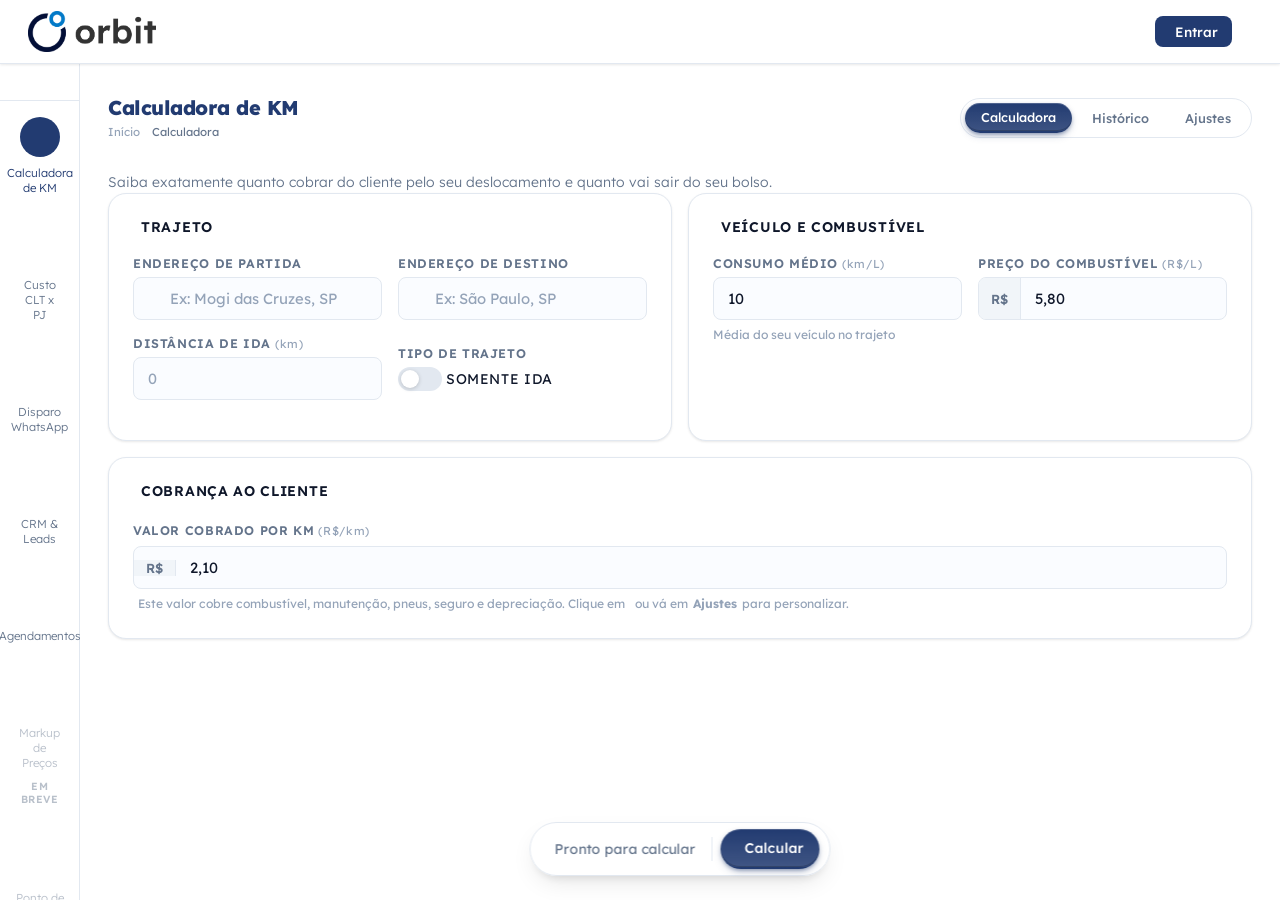
==== commit d59c4bf7: "modified:   assets/css/style.css 	modified:   assets/js/auth.js 	modified:   assets/js/script.js 	mo" ====
--- a/index.html
+++ b/index.html
@@ -49,6 +49,10 @@
         <i class="ph ph-kanban"></i>
         <span>CRM & Leads</span>
       </a>
+      <a href="#" class="nav-item" data-tool="sched" onclick="loadTool('sched', this)">
+        <i class="ph ph-calendar-blank"></i>
+        <span>Agendamentos</span>
+      </a>
       <div class="nav-item nav-item--soon">
         <i class="ph ph-tag"></i>
         <span>Markup de Preços</span>
@@ -93,6 +97,26 @@
           <i class="ph ph-user"></i>
           <span>Entrar</span>
         </button>
+
+        <!-- Seletor de Tenant (quando logado) -->
+        <div class="tenant-switcher" id="tenant-switcher" hidden>
+          <button class="tenant-switcher-btn" id="tenant-switcher-btn" onclick="toggleTenantDropdown()" aria-haspopup="true" aria-expanded="false">
+            <div class="tenant-switcher-icon" id="tenant-switcher-icon">
+              <i class="ph ph-buildings"></i>
+            </div>
+            <span class="tenant-switcher-name" id="tenant-switcher-name">Minha conta</span>
+            <i class="ph ph-caret-down tenant-switcher-caret"></i>
+          </button>
+          <div class="tenant-dropdown" id="tenant-dropdown">
+            <div class="tenant-dropdown-header">Alternar cliente</div>
+            <div class="tenant-dropdown-list" id="tenant-list"></div>
+            <div class="tenant-dropdown-footer">
+              <button class="tenant-add-btn" onclick="openTenantModal()">
+                <i class="ph ph-plus"></i> Adicionar cliente
+              </button>
+            </div>
+          </div>
+        </div>
 
         <!-- Área do usuário (quando logado) -->
         <div class="auth-user-area" id="auth-user-area" hidden>
@@ -828,6 +852,10 @@
             <span class="dock-info-lbl" style="margin-left: 2px;">Novo envio</span>
           </div>
           <div class="dock-divider"></div>
+          <button class="dock-btn dock-btn--secondary" onclick="disparoOpenImportModal()">
+            <i class="ph ph-upload-simple"></i>
+            <span>Importar CSV</span>
+          </button>
           <button class="dock-btn" onclick="disparoOpenModal()">
             <i class="ph ph-plus"></i>
             <span>Novo Contato</span>
@@ -873,6 +901,16 @@
                 <input type="text" class="disparo-search-input" id="disparo-si" placeholder="Buscar contato ou grupo..."
                   oninput="disparoFilter()">
               </div>
+            </div>
+
+            <div class="disparo-filter-row" id="disparo-filter-row">
+              <button class="disparo-fchip" id="fchip-today" onclick="disparoToggleFUFilter('today')">
+                <i class="ph ph-calendar-check"></i> Hoje
+              </button>
+              <button class="disparo-fchip" id="fchip-overdue" onclick="disparoToggleFUFilter('overdue')">
+                <i class="ph ph-warning"></i> Atrasados
+              </button>
+              <div id="disparo-tag-filter-wrap"></div>
             </div>
 
             <div class="disparo-clist" id="disparo-cl"></div>
@@ -960,47 +998,6 @@
           </div>
         </div><!-- /panel-disparo-templates -->
 
-        <!-- Modal adicionar contato -->
-        <div class="disparo-modal-overlay" id="disparo-ov" onclick="disparoCloseOverlay(event)">
-          <div class="disparo-modal">
-            <h3 class="disparo-modal-title">Adicionar Contato</h3>
-            <div class="form-field">
-              <label>Nome completo <span class="label-unit">obrigatório</span></label>
-              <input type="text" id="d-fn" placeholder="Ex.: João Silva" />
-            </div>
-            <div class="form-grid form-grid--2" style="margin-top:12px;">
-              <div class="form-field">
-                <label>Empresa</label>
-                <input type="text" id="d-fc" placeholder="Ex.: Silva LTDA" />
-              </div>
-              <div class="form-field">
-                <label>Segmento</label>
-                <input type="text" id="d-fseg" placeholder="Ex.: Construção" />
-              </div>
-              <div class="form-field">
-                <label>Grupo de Origem</label>
-                <input type="text" id="d-fg" placeholder="Ex.: IBBC" />
-              </div>
-              <div class="form-field">
-                <label>WhatsApp <span class="label-unit">com DDI, obrigatório</span></label>
-                <input type="text" id="d-fp" placeholder="5511999999999" />
-              </div>
-            </div>
-            <div class="disparo-modal-footer">
-              <button class="btn-reset" onclick="disparoCloseModal()">Cancelar</button>
-              <button class="btn-calc" style="margin-top:0;width:auto;padding:10px 20px;" onclick="disparoAddContact()">
-                <i class="ph ph-plus"></i> Adicionar
-              </button>
-            </div>
-          </div>
-        </div>
-
-        <!-- Toast -->
-        <div class="disparo-toast" id="disparo-toast">
-          <i class="ph ph-check-circle"></i>
-          <span id="disparo-tm">ok</span>
-        </div>
-
       </div><!-- /tool-disparo -->
 
       <!-- ══════════════════ TOOL: CRM KANBAN ══════════════════ -->
@@ -1119,6 +1116,206 @@
 
       </div><!-- /tool-crm -->
 
+      <!-- ══════════════════ TOOL: AGENDAMENTOS ══════════════════ -->
+      <div class="tool-view hidden" id="tool-sched">
+
+        <div class="tool-header">
+          <div class="tool-header-left">
+            <h1 class="tool-title">Agendamentos</h1>
+            <nav class="breadcrumb-mini">
+              <a href="#">Início</a>
+              <i class="ph ph-caret-right"></i>
+              <span class="breadcrumb-current-mini" id="sched-breadcrumb">Agenda</span>
+            </nav>
+          </div>
+          <div class="tool-header-right">
+            <nav class="pill-nav" role="tablist">
+              <button class="pill-item active" role="tab" aria-selected="true" onclick="switchSchedTab('agenda', this)">
+                Agenda
+              </button>
+              <button class="pill-item" role="tab" aria-selected="false" onclick="switchSchedTab('services', this)">
+                Serviços
+              </button>
+              <button class="pill-item" role="tab" aria-selected="false" onclick="switchSchedTab('config', this)">
+                Configurações
+              </button>
+            </nav>
+          </div>
+        </div>
+
+        <!-- ── TAB: AGENDA ── -->
+        <div class="tab-panel sched-agenda-panel" id="sched-panel-agenda">
+
+          <div class="sched-agenda-wrap">
+
+            <!-- Coluna esquerda: calendário -->
+            <div class="sched-cal-col">
+              <div class="sched-cal-header">
+                <button class="sched-cal-nav" onclick="schedCalPrev()"><i class="ph ph-caret-left"></i></button>
+                <span class="sched-cal-month-label" id="sched-cal-month-label">—</span>
+                <button class="sched-cal-nav" onclick="schedCalNext()"><i class="ph ph-caret-right"></i></button>
+              </div>
+              <div class="sched-cal-weekdays">
+                <span>Dom</span><span>Seg</span><span>Ter</span><span>Qua</span><span>Qui</span><span>Sex</span><span>Sáb</span>
+              </div>
+              <div class="sched-cal-grid" id="sched-cal-grid"></div>
+
+              <button class="sched-btn-add-booking" onclick="schedOpenBookingModal()">
+                <i class="ph ph-plus"></i> Novo Agendamento
+              </button>
+            </div>
+
+            <!-- Coluna direita: painel do dia -->
+            <div class="sched-day-col">
+              <div class="sched-day-header">
+                <span class="sched-day-title" id="sched-day-title">Selecione um dia</span>
+                <button class="sched-day-block-btn" id="sched-day-block-btn" onclick="schedToggleDayBlock()" hidden>
+                  <i class="ph ph-lock-simple"></i> <span id="sched-day-block-label">Bloquear dia</span>
+                </button>
+              </div>
+              <div id="sched-day-bookings">
+                <div class="sched-day-empty">
+                  <i class="ph ph-calendar-blank"></i>
+                  <p>Selecione um dia no calendário para ver os agendamentos.</p>
+                </div>
+              </div>
+            </div>
+
+          </div>
+        </div>
+
+        <!-- ── TAB: SERVIÇOS ── -->
+        <div class="tab-panel hidden" id="sched-panel-services">
+          <div class="tool-body">
+
+            <div class="card">
+              <h2 class="card-title"><i class="ph ph-plus-circle"></i> <span id="sched-svc-form-title">Novo Serviço</span></h2>
+
+              <div class="form-grid form-grid--2">
+                <div class="form-field">
+                  <label for="sched-svc-name">Nome do Serviço</label>
+                  <input type="text" id="sched-svc-name" placeholder="Ex: Corte Feminino" />
+                </div>
+                <div class="form-field">
+                  <label for="sched-svc-category">Categoria <span class="label-unit">opcional</span></label>
+                  <input type="text" id="sched-svc-category" placeholder="Ex: Cabelo, Estética..." />
+                </div>
+              </div>
+              <div class="form-grid form-grid--2">
+                <div class="form-field">
+                  <label for="sched-svc-price">Preço <span class="label-unit">(R$)</span></label>
+                  <input type="number" id="sched-svc-price" placeholder="0,00" min="0" step="0.01" />
+                </div>
+                <div class="form-field">
+                  <label for="sched-svc-duration">Duração <span class="label-unit">(minutos)</span></label>
+                  <input type="number" id="sched-svc-duration" placeholder="60" min="5" step="5" />
+                </div>
+              </div>
+
+              <!-- Campos do site público -->
+              <div class="sched-svc-site-section">
+                <div class="sched-svc-site-label"><i class="ph ph-globe"></i> Exibição no site público</div>
+                <div class="form-grid form-grid--2">
+                  <div class="form-field">
+                    <label for="sched-svc-image">URL da imagem principal</label>
+                    <div class="sched-svc-img-row">
+                      <input type="url" id="sched-svc-image" placeholder="https://..." oninput="schedSvcPreviewImg(this, 'sched-svc-img-preview')" />
+                      <div class="sched-svc-img-thumb" id="sched-svc-img-preview"><i class="ph ph-image"></i></div>
+                    </div>
+                  </div>
+                  <div class="form-field" id="sched-svc-image2-wrap">
+                    <label for="sched-svc-image2">URL da imagem 2 <span class="label-unit">pacotes</span></label>
+                    <div class="sched-svc-img-row">
+                      <input type="url" id="sched-svc-image2" placeholder="https://..." oninput="schedSvcPreviewImg(this, 'sched-svc-img-preview2')" />
+                      <div class="sched-svc-img-thumb" id="sched-svc-img-preview2"><i class="ph ph-image"></i></div>
+                    </div>
+                  </div>
+                </div>
+                <div class="form-grid form-grid--2">
+                  <div class="form-field">
+                    <label for="sched-svc-badge">Badge <span class="label-unit">ex: Mais popular</span></label>
+                    <input type="text" id="sched-svc-badge" placeholder="Deixe vazio para não exibir" />
+                  </div>
+                  <div class="form-field form-field--center">
+                    <label>Tipo de serviço</label>
+                    <label class="toggle-row" style="margin-top:6px;">
+                      <div class="toggle-switch-ui" id="sched-svc-pkg-toggle" role="switch" aria-checked="false" tabindex="0"
+                        onclick="schedSvcTogglePackage()" onkeydown="if(event.key==='Enter'||event.key===' ')schedSvcTogglePackage()">
+                        <span class="toggle-thumb-ui"></span>
+                      </div>
+                      <span class="toggle-label-text" id="sched-svc-pkg-label">Serviço avulso</span>
+                    </label>
+                  </div>
+                </div>
+              </div>
+
+              <div class="sched-svc-actions">
+                <button class="btn-reset" id="sched-svc-cancel-btn" onclick="schedSvcCancelEdit()" hidden>Cancelar</button>
+                <button class="btn-calc" id="sched-svc-save-btn" onclick="schedSvcSave()">
+                  <i class="ph ph-floppy-disk"></i> Salvar Serviço
+                </button>
+              </div>
+            </div>
+
+            <div class="card">
+              <h2 class="card-title"><i class="ph ph-list-bullets"></i> Serviços cadastrados
+                <span class="sched-svc-count" id="sched-svc-count"></span>
+              </h2>
+              <div id="sched-svc-list">
+                <div class="sched-svc-empty">Nenhum serviço cadastrado ainda.</div>
+              </div>
+            </div>
+
+          </div>
+        </div>
+
+        <!-- ── TAB: CONFIGURAÇÕES ── -->
+        <div class="tab-panel hidden" id="sched-panel-config">
+          <div class="tool-body">
+
+            <div class="card">
+              <h2 class="card-title"><i class="ph ph-calendar-check"></i> Dias de Atendimento</h2>
+              <p class="tool-desc" style="margin-bottom:14px;">Selecione os dias da semana em que você atende.</p>
+              <div class="sched-workdays-row" id="sched-workdays-row">
+                <button class="sched-day-pill" data-day="0" onclick="schedToggleWorkday(0)">Dom</button>
+                <button class="sched-day-pill" data-day="1" onclick="schedToggleWorkday(1)">Seg</button>
+                <button class="sched-day-pill" data-day="2" onclick="schedToggleWorkday(2)">Ter</button>
+                <button class="sched-day-pill" data-day="3" onclick="schedToggleWorkday(3)">Qua</button>
+                <button class="sched-day-pill" data-day="4" onclick="schedToggleWorkday(4)">Qui</button>
+                <button class="sched-day-pill" data-day="5" onclick="schedToggleWorkday(5)">Sex</button>
+                <button class="sched-day-pill" data-day="6" onclick="schedToggleWorkday(6)">Sáb</button>
+              </div>
+            </div>
+
+            <div class="card">
+              <h2 class="card-title"><i class="ph ph-clock"></i> Horários Padrão</h2>
+              <p class="tool-desc" style="margin-bottom:14px;">Defina os horários disponíveis para agendamento. Um por linha, no formato HH:MM.</p>
+              <div class="form-field">
+                <label for="sched-times-ta">Horários disponíveis</label>
+                <textarea id="sched-times-ta" class="sched-times-ta" rows="6"
+                  placeholder="08:00&#10;09:00&#10;10:00&#10;11:00&#10;14:00&#10;15:00&#10;16:00"></textarea>
+              </div>
+            </div>
+
+            <div class="card">
+              <h2 class="card-title"><i class="ph ph-whatsapp-logo"></i> WhatsApp para Confirmações</h2>
+              <p class="tool-desc" style="margin-bottom:14px;">Número que receberá notificações quando novos agendamentos forem feitos pelo link público.</p>
+              <div class="form-field">
+                <label for="sched-whatsapp">Número com DDI</label>
+                <input type="text" id="sched-whatsapp" placeholder="5511999990001" />
+              </div>
+            </div>
+
+            <button class="btn-calc" style="width:auto;padding:10px 24px;" onclick="schedSaveConfig()">
+              <i class="ph ph-floppy-disk"></i> Salvar Configurações
+            </button>
+            <div class="sched-cfg-status" id="sched-cfg-status"></div>
+
+          </div>
+        </div>
+
+      </div><!-- /tool-sched -->
+
       <!-- ══════════════════ PLACEHOLDER: EM BREVE ══════════════════ -->
       <div class="tool-view hidden" id="tool-coming-soon">
         <div class="tool-header">
@@ -1142,6 +1339,47 @@
       </div>
 
     </main>
+
+    <!-- ══ TOAST GLOBAL ══ -->
+    <div class="disparo-toast" id="disparo-toast">
+      <i class="ph ph-check-circle"></i>
+      <span id="disparo-tm">ok</span>
+    </div>
+
+    <!-- ══ MODAL GLOBAL: Adicionar / Editar contato (Disparo + CRM) ══ -->
+    <div class="disparo-modal-overlay" id="disparo-ov" onclick="disparoCloseOverlay(event)">
+      <div class="disparo-modal">
+        <h3 class="disparo-modal-title" id="disparo-modal-title">Adicionar Contato</h3>
+        <div class="form-field">
+          <label>Nome completo <span class="label-unit">obrigatório</span></label>
+          <input type="text" id="d-fn" placeholder="Ex.: João Silva" />
+        </div>
+        <div class="form-grid form-grid--2" style="margin-top:12px;">
+          <div class="form-field">
+            <label>Empresa</label>
+            <input type="text" id="d-fc" placeholder="Ex.: Silva LTDA" />
+          </div>
+          <div class="form-field">
+            <label>Segmento</label>
+            <input type="text" id="d-fseg" placeholder="Ex.: Construção" />
+          </div>
+          <div class="form-field">
+            <label>Grupo de Origem</label>
+            <input type="text" id="d-fg" placeholder="Ex.: IBBC" />
+          </div>
+          <div class="form-field">
+            <label>WhatsApp <span class="label-unit">com DDI, obrigatório</span></label>
+            <input type="text" id="d-fp" placeholder="5511999999999" />
+          </div>
+        </div>
+        <div class="disparo-modal-footer">
+          <button class="btn-reset" onclick="disparoCloseModal()">Cancelar</button>
+          <button class="btn-calc" id="disparo-modal-confirm-btn" style="margin-top:0;width:auto;padding:10px 20px;" onclick="disparoAddContact()">
+            <i class="ph ph-plus"></i> Adicionar
+          </button>
+        </div>
+      </div>
+    </div>
   </div>
 
   <!-- ═══════════════════════ AUTH MODAL ═══════════════════════ -->
@@ -1266,6 +1504,131 @@
         Assine o Orbit para manter para sempre.
       </p>
 
+    </div>
+  </div>
+
+  <!-- ══ MODAL GLOBAL: Importar CSV ══ -->
+  <div class="disparo-modal-overlay" id="disparo-import-ov" onclick="disparoCloseImportOverlay(event)">
+    <div class="disparo-modal disparo-modal--wide">
+      <h3 class="disparo-modal-title"><i class="ph ph-upload-simple"></i> Importar Contatos via CSV</h3>
+
+      <div class="import-format-hint">
+        <strong>Formato esperado</strong> — cada linha é um contato, colunas separadas por vírgula, ponto-e-vírgula ou tabulação:<br>
+        <code>Nome, WhatsApp (DDI+número), Empresa, Segmento, Grupo</code><br>
+        <span>Você pode colar direto de uma planilha do Excel ou Google Sheets. Primeira linha pode ser cabeçalho (será ignorada automaticamente se não tiver número no campo WhatsApp).</span>
+      </div>
+
+      <div class="form-field" style="margin-top:14px;">
+        <label>Cole o conteúdo aqui</label>
+        <textarea id="disparo-import-ta" class="import-ta" rows="6"
+          placeholder="João Silva, 5511999990001, Silva LTDA, Construção, IBBC&#10;Maria Costa, 5511999990002, Costa ME, Limpeza, Evolua+"></textarea>
+      </div>
+
+      <button class="btn-calc" style="margin-top:8px;width:auto;padding:9px 18px;" onclick="disparoParseImport()">
+        <i class="ph ph-magnifying-glass"></i> Pré-visualizar
+      </button>
+
+      <div id="disparo-import-preview" style="margin-top:14px;"></div>
+
+      <div class="disparo-modal-footer" style="margin-top:16px;">
+        <button class="btn-reset" onclick="disparoCloseImportModal()">Cancelar</button>
+        <button class="btn-calc" id="disparo-import-confirm-btn" hidden
+          style="margin-top:0;width:auto;padding:10px 20px;" onclick="disparoConfirmImport()">
+          <i class="ph ph-check"></i> Importar
+        </button>
+      </div>
+    </div>
+  </div>
+
+  <!-- ══ MODAL GLOBAL: Gerenciar Tenants ══ -->
+  <div class="tenant-modal-overlay" id="tenant-modal-ov" onclick="closeTenantModalOverlay(event)">
+    <div class="tenant-modal">
+      <div class="tenant-modal-header">
+        <h3><i class="ph ph-buildings"></i> Gerenciar Clientes</h3>
+        <button class="sched-booking-close" onclick="closeTenantModal()"><i class="ph ph-x"></i></button>
+      </div>
+      <div class="tenant-modal-body">
+        <p class="tenant-modal-desc">Adicione os UIDs dos seus clientes para navegar entre as contas deles diretamente pelo Orbit Tools.</p>
+
+        <div class="tenant-form">
+          <div class="form-field">
+            <label for="tenant-input-name">Nome do cliente</label>
+            <input type="text" id="tenant-input-name" placeholder="Ex: Kamilly Beauty Art" />
+          </div>
+          <div class="form-field">
+            <label for="tenant-input-uid">UID Firebase do cliente</label>
+            <input type="text" id="tenant-input-uid" placeholder="Ex: UNFTpC8GjHW..." />
+          </div>
+          <button class="btn-calc" style="width:auto;padding:9px 18px;margin-top:4px;" onclick="tenantAddNew()">
+            <i class="ph ph-plus"></i> Adicionar
+          </button>
+          <div class="auth-error" id="tenant-form-error" hidden></div>
+        </div>
+
+        <div class="tenant-managed-list" id="tenant-managed-list"></div>
+      </div>
+    </div>
+  </div>
+
+  <!-- ══ MODAL GLOBAL: Agendamento ══ -->
+  <div class="sched-booking-overlay" id="sched-booking-ov" onclick="schedCloseBookingOverlay(event)">
+    <div class="sched-booking-modal">
+      <div class="sched-booking-modal-header">
+        <h3 id="sched-booking-modal-title"><i class="ph ph-calendar-plus"></i> Novo Agendamento</h3>
+        <button class="sched-booking-close" onclick="schedCloseBookingModal()"><i class="ph ph-x"></i></button>
+      </div>
+
+      <div class="sched-booking-body">
+        <div class="form-grid form-grid--2">
+          <div class="form-field">
+            <label for="sched-bk-name">Nome do cliente</label>
+            <input type="text" id="sched-bk-name" placeholder="Ex: Maria Silva" />
+          </div>
+          <div class="form-field">
+            <label for="sched-bk-phone">WhatsApp do cliente</label>
+            <input type="text" id="sched-bk-phone" placeholder="5511999990001" />
+          </div>
+        </div>
+        <div class="form-grid form-grid--2">
+          <div class="form-field">
+            <label for="sched-bk-date">Data</label>
+            <input type="date" id="sched-bk-date" />
+          </div>
+          <div class="form-field">
+            <label for="sched-bk-time">Horário</label>
+            <select id="sched-bk-time">
+              <option value="">Selecione...</option>
+            </select>
+          </div>
+        </div>
+        <div class="form-field">
+          <label>Serviços</label>
+          <div class="sched-bk-services-list" id="sched-bk-services-list">
+            <span class="sched-bk-no-svc">Nenhum serviço cadastrado. Acesse a aba Serviços para adicionar.</span>
+          </div>
+        </div>
+        <div class="form-field">
+          <label for="sched-bk-notes">Observações <span class="label-unit">opcional</span></label>
+          <textarea id="sched-bk-notes" rows="2" placeholder="Informações adicionais..."></textarea>
+        </div>
+        <div class="form-field">
+          <label for="sched-bk-status">Status</label>
+          <select id="sched-bk-status">
+            <option value="pending">Pendente</option>
+            <option value="confirmed">Confirmado</option>
+            <option value="done">Concluído</option>
+            <option value="cancelled">Cancelado</option>
+          </select>
+        </div>
+        <div class="auth-error" id="sched-bk-error" hidden></div>
+      </div>
+
+      <div class="sched-booking-modal-footer">
+        <button class="btn-reset" onclick="schedCloseBookingModal()">Cancelar</button>
+        <button class="btn-calc" id="sched-bk-save-btn" onclick="schedSaveBooking()" style="margin-top:0;width:auto;padding:10px 20px;">
+          <i class="ph ph-floppy-disk"></i> Salvar
+        </button>
+      </div>
     </div>
   </div>
 
--- a/assets/css/style.css
+++ b/assets/css/style.css
@@ -2163,6 +2163,98 @@
   align-items: center;
   gap: 14px;
 }
+.disparo-hero-row .disparo-btn-edit-contact {
+  flex-shrink: 0;
+  align-self: flex-start;
+}
+
+/* ── Meta linha na lista (último contato + contagem) ─────────── */
+.disparo-ci-meta {
+  font-size: .72rem;
+  color: var(--c-light);
+  margin-top: 2px;
+  display: flex;
+  align-items: center;
+  gap: 4px;
+}
+.disparo-ci-meta i { font-size: .75rem; }
+
+/* ── Histórico de mensagens no painel do contato ─────────────── */
+.disparo-msg-history {
+  border-top: 1px solid var(--c-border);
+  padding-top: 16px;
+  margin-top: 4px;
+}
+
+.disparo-msg-badge {
+  display: inline-flex;
+  align-items: center;
+  justify-content: center;
+  background: var(--c-blue);
+  color: var(--white);
+  font-size: .65rem;
+  font-weight: 700;
+  padding: 1px 7px;
+  border-radius: 20px;
+  margin-left: 6px;
+  vertical-align: middle;
+}
+
+.disparo-msg-empty {
+  font-size: .82rem;
+  color: var(--c-light);
+  background: var(--c-bg);
+  border: 1px dashed var(--c-border);
+  border-radius: var(--radius-sm);
+  padding: 14px 16px;
+  line-height: 1.5;
+}
+.disparo-msg-empty i { margin-right: 4px; }
+
+.disparo-msg-entry {
+  background: var(--c-bg);
+  border: 1px solid var(--c-border);
+  border-radius: var(--radius-sm);
+  padding: 12px 14px;
+  margin-bottom: 8px;
+}
+.disparo-msg-entry:last-child { margin-bottom: 0; }
+
+.disparo-msg-entry-header {
+  display: flex;
+  align-items: center;
+  justify-content: space-between;
+  gap: 8px;
+  margin-bottom: 6px;
+  flex-wrap: wrap;
+}
+
+.disparo-msg-tmpl {
+  font-size: .78rem;
+  font-weight: 600;
+  color: var(--c-blue);
+  display: flex;
+  align-items: center;
+  gap: 4px;
+}
+
+.disparo-msg-date {
+  font-size: .75rem;
+  color: var(--c-light);
+  display: flex;
+  align-items: center;
+  gap: 4px;
+  white-space: nowrap;
+}
+
+.disparo-msg-preview {
+  font-size: .8rem;
+  color: var(--c-mid);
+  line-height: 1.5;
+  white-space: pre-wrap;
+  word-break: break-word;
+  margin: 0;
+}
 
 .disparo-hero-name {
   font-size: 0.95rem;
@@ -2373,6 +2465,27 @@
 
 .disparo-btn-danger:hover {
   background: #fecaca;
+}
+
+.disparo-btn-edit-contact {
+  display: inline-flex;
+  align-items: center;
+  gap: 6px;
+  padding: 9px 16px;
+  border-radius: var(--radius-sm);
+  border: 1px solid var(--c-border);
+  background: var(--c-surface);
+  font-family: var(--font);
+  font-size: .875rem;
+  font-weight: 500;
+  color: var(--c-mid);
+  cursor: pointer;
+  transition: background .15s, border-color .15s, color .15s;
+}
+.disparo-btn-edit-contact:hover {
+  border-color: var(--c-blue);
+  color: var(--c-blue);
+  background: var(--c-blue-lt);
 }
 
 /* Status badge */
@@ -3264,4 +3377,1229 @@
   color: var(--c-mid);
   line-height: 1.4;
   white-space: pre-wrap;
-}+}
+
+/* ═══════════════════════════════════════════════════════════════
+   FILTROS DA SIDEBAR DO DISPARO
+   ═══════════════════════════════════════════════════════════════ */
+
+.disparo-filter-row {
+  display: flex;
+  flex-wrap: wrap;
+  gap: 6px;
+  padding: 8px 0 4px;
+}
+
+.disparo-fchip {
+  display: inline-flex;
+  align-items: center;
+  gap: 4px;
+  padding: 4px 10px;
+  border-radius: 20px;
+  border: 1.5px solid var(--c-border);
+  background: var(--c-surface);
+  font-family: var(--font);
+  font-size: .74rem;
+  font-weight: 500;
+  color: var(--c-mid);
+  cursor: pointer;
+  transition: border-color .15s, color .15s, background .15s;
+  white-space: nowrap;
+}
+.disparo-fchip:hover { border-color: var(--c-blue); color: var(--c-blue); }
+.disparo-fchip.active {
+  border-color: var(--c-blue);
+  background: var(--c-blue-lt);
+  color: var(--c-blue);
+  font-weight: 600;
+}
+#fchip-overdue.active { border-color: var(--c-red); background: var(--c-red-lt); color: var(--c-red); }
+
+/* Tags no item da lista */
+.disparo-ci-tags {
+  display: flex;
+  flex-wrap: wrap;
+  gap: 4px;
+  margin-top: 3px;
+}
+.disparo-ci-tag {
+  font-size: .68rem;
+  padding: 1px 7px;
+  border-radius: 20px;
+  background: var(--c-blue-lt);
+  color: var(--c-blue);
+  font-weight: 500;
+}
+.disparo-ci-tag--more {
+  background: var(--c-bg);
+  color: var(--c-light);
+  border: 1px solid var(--c-border);
+}
+
+/* Follow-up dot no nome do contato na lista */
+.disparo-fu-dot {
+  display: inline-block;
+  width: 8px;
+  height: 8px;
+  border-radius: 50%;
+  margin-left: 4px;
+  vertical-align: middle;
+}
+.disparo-fu-dot--overdue { background: var(--c-red);   }
+.disparo-fu-dot--today   { background: var(--c-amber); }
+
+/* Borda esquerda colorida no item da lista */
+.disparo-ci--fu-overdue { border-left: 3px solid var(--c-red) !important; }
+.disparo-ci--fu-today   { border-left: 3px solid var(--c-amber) !important; }
+
+/* ═══════════════════════════════════════════════════════════════
+   CARD ORGANIZAÇÃO (TAGS + FOLLOW-UP) NO PAINEL DO CONTATO
+   ═══════════════════════════════════════════════════════════════ */
+
+.disparo-org-card {
+  padding: 12px 16px;
+  display: flex;
+  flex-direction: column;
+  gap: 10px;
+}
+
+.disparo-org-row {
+  display: flex;
+  align-items: flex-start;
+  gap: 10px;
+}
+
+.disparo-org-label {
+  font-size: .78rem;
+  font-weight: 600;
+  color: var(--c-mid);
+  white-space: nowrap;
+  padding-top: 4px;
+  min-width: 80px;
+  display: flex;
+  align-items: center;
+  gap: 5px;
+}
+
+.disparo-org-tags {
+  display: flex;
+  flex-wrap: wrap;
+  align-items: center;
+  gap: 6px;
+  flex: 1;
+}
+
+.disparo-tag-chip {
+  display: inline-flex;
+  align-items: center;
+  gap: 4px;
+  padding: 3px 8px 3px 10px;
+  border-radius: 20px;
+  background: var(--c-blue-lt);
+  border: 1px solid #c7d8f4;
+  font-size: .78rem;
+  font-weight: 500;
+  color: var(--c-blue);
+}
+.disparo-tag-chip button {
+  display: flex;
+  align-items: center;
+  background: none;
+  border: none;
+  cursor: pointer;
+  color: var(--c-blue);
+  opacity: .6;
+  padding: 0;
+  font-size: .7rem;
+  transition: opacity .15s;
+}
+.disparo-tag-chip button:hover { opacity: 1; }
+
+.disparo-tag-add-wrap { display: flex; }
+.disparo-tag-input {
+  border: 1.5px dashed var(--c-border);
+  border-radius: 20px;
+  padding: 3px 10px;
+  font-family: var(--font);
+  font-size: .78rem;
+  color: var(--c-mid);
+  background: transparent;
+  width: 100px;
+  transition: border-color .15s, width .2s;
+}
+.disparo-tag-input:focus {
+  outline: none;
+  border-color: var(--c-blue);
+  border-style: solid;
+  width: 130px;
+  color: var(--c-dark);
+}
+
+/* Follow-up no painel */
+.disparo-followup-row {
+  display: flex;
+  align-items: center;
+  gap: 8px;
+  flex-wrap: wrap;
+}
+
+.disparo-followup-input {
+  border: 1px solid var(--c-border);
+  border-radius: var(--radius-sm);
+  padding: 5px 10px;
+  font-family: var(--font);
+  font-size: .84rem;
+  color: var(--c-dark);
+  background: var(--c-bg);
+  transition: border-color .15s;
+}
+.disparo-followup-input:focus { outline: none; border-color: var(--c-blue); }
+
+.disparo-followup-clear {
+  display: flex;
+  align-items: center;
+  justify-content: center;
+  width: 24px;
+  height: 24px;
+  border-radius: 50%;
+  border: 1px solid var(--c-border);
+  background: var(--c-surface);
+  color: var(--c-mid);
+  cursor: pointer;
+  font-size: .75rem;
+  transition: border-color .15s, color .15s;
+}
+.disparo-followup-clear:hover { border-color: var(--c-red); color: var(--c-red); }
+
+.disparo-followup-status {
+  font-size: .76rem;
+  font-weight: 600;
+  padding: 2px 9px;
+  border-radius: 20px;
+}
+.disparo-followup-status--upcoming { background: var(--c-blue-lt);  color: var(--c-blue); }
+.disparo-followup-status--today    { background: var(--c-amber-lt); color: #92400e; }
+.disparo-followup-status--overdue  { background: var(--c-red-lt);   color: var(--c-red);  }
+
+/* ═══════════════════════════════════════════════════════════════
+   DOCK — variante secundária
+   ═══════════════════════════════════════════════════════════════ */
+.dock-btn--secondary {
+  background: var(--c-surface);
+  color: var(--c-mid);
+  border: 1.5px solid var(--c-border);
+}
+.dock-btn--secondary:hover {
+  background: var(--c-bg);
+  color: var(--c-dark);
+  border-color: var(--c-mid);
+}
+
+/* ═══════════════════════════════════════════════════════════════
+   ANOTAÇÕES RÁPIDAS
+   ═══════════════════════════════════════════════════════════════ */
+.disparo-notes-section {
+  border-top: 1px solid var(--c-border);
+  padding-top: 14px;
+}
+
+.disparo-notes-ta {
+  width: 100%;
+  min-height: 80px;
+  max-height: 200px;
+  resize: vertical;
+  padding: 10px 12px;
+  border: 1px solid var(--c-border);
+  border-radius: var(--radius-sm);
+  font-family: var(--font);
+  font-size: .85rem;
+  color: var(--c-dark);
+  background: var(--c-bg);
+  line-height: 1.5;
+  transition: border-color .15s;
+}
+.disparo-notes-ta:focus {
+  outline: none;
+  border-color: var(--c-blue);
+  background: var(--c-surface);
+}
+
+.disparo-notes-status {
+  font-size: .75rem;
+  margin-top: 4px;
+  min-height: 16px;
+}
+.disparo-notes-status--ok  { color: var(--c-green); }
+.disparo-notes-status--err { color: var(--c-red);   }
+
+/* ═══════════════════════════════════════════════════════════════
+   IMPORTAÇÃO CSV
+   ═══════════════════════════════════════════════════════════════ */
+.disparo-modal--wide { max-width: 620px; }
+
+.import-format-hint {
+  background: var(--c-bg);
+  border: 1px solid var(--c-border);
+  border-radius: var(--radius-sm);
+  padding: 12px 14px;
+  font-size: .8rem;
+  color: var(--c-mid);
+  line-height: 1.6;
+  margin-top: 8px;
+}
+.import-format-hint strong { color: var(--c-dark); }
+.import-format-hint code {
+  display: block;
+  font-family: monospace;
+  font-size: .78rem;
+  background: var(--c-surface);
+  border: 1px solid var(--c-border);
+  border-radius: 4px;
+  padding: 6px 10px;
+  margin: 6px 0;
+  color: var(--c-blue);
+}
+
+.import-ta {
+  width: 100%;
+  font-family: monospace;
+  font-size: .82rem;
+  padding: 10px 12px;
+  border: 1px solid var(--c-border);
+  border-radius: var(--radius-sm);
+  background: var(--c-bg);
+  color: var(--c-dark);
+  resize: vertical;
+  line-height: 1.5;
+  transition: border-color .15s;
+}
+.import-ta:focus { outline: none; border-color: var(--c-blue); background: var(--c-surface); }
+
+.import-hint-error {
+  font-size: .84rem;
+  color: var(--c-red);
+  margin: 0;
+}
+
+.import-summary {
+  display: flex;
+  align-items: center;
+  gap: 12px;
+  flex-wrap: wrap;
+  margin-bottom: 10px;
+}
+.import-summary-count {
+  font-size: .84rem;
+  font-weight: 600;
+  color: var(--c-green);
+  display: flex;
+  align-items: center;
+  gap: 5px;
+}
+.import-summary-warn {
+  font-size: .8rem;
+  color: var(--c-amber);
+  display: flex;
+  align-items: center;
+  gap: 4px;
+}
+
+.import-preview-wrap {
+  overflow-x: auto;
+  border: 1px solid var(--c-border);
+  border-radius: var(--radius-sm);
+  margin-bottom: 10px;
+}
+.import-preview-table {
+  width: 100%;
+  border-collapse: collapse;
+  font-size: .8rem;
+}
+.import-preview-table th {
+  background: var(--c-bg);
+  padding: 7px 12px;
+  text-align: left;
+  font-weight: 600;
+  color: var(--c-mid);
+  border-bottom: 1px solid var(--c-border);
+  white-space: nowrap;
+}
+.import-preview-table td {
+  padding: 7px 12px;
+  border-bottom: 1px solid var(--c-border);
+  color: var(--c-dark);
+  max-width: 160px;
+  overflow: hidden;
+  text-overflow: ellipsis;
+  white-space: nowrap;
+}
+.import-preview-table tr:last-child td { border-bottom: none; }
+
+.import-errors {
+  font-size: .78rem;
+  color: var(--c-red);
+  background: var(--c-red-lt);
+  border-radius: var(--radius-sm);
+  padding: 8px 12px;
+  line-height: 1.6;
+}
+
+/* ═══════════════════════════════════════════════════════════════
+   TEMPLATES DE DISPARO
+   ═══════════════════════════════════════════════════════════════ */
+
+/* ── Cabeçalho da lista ────────────────────────────────────────── */
+.tmpl-list-header {
+  display: flex;
+  align-items: center;
+  justify-content: space-between;
+  gap: 12px;
+  flex-wrap: wrap;
+  margin-bottom: 18px;
+}
+.tmpl-list-header .card-title { margin-bottom: 2px; }
+
+/* ── Card de template ──────────────────────────────────────────── */
+.tmpl-card {
+  background: var(--c-bg);
+  border: 1px solid var(--c-border);
+  border-radius: var(--radius-sm);
+  padding: 14px 16px;
+  margin-bottom: 10px;
+  transition: border-color .15s;
+}
+.tmpl-card:last-child { margin-bottom: 0; }
+.tmpl-card:hover { border-color: var(--c-blue); }
+
+.tmpl-card-header {
+  display: flex;
+  align-items: center;
+  justify-content: space-between;
+  gap: 8px;
+  margin-bottom: 6px;
+}
+
+.tmpl-card-name {
+  font-size: .875rem;
+  font-weight: 600;
+  color: var(--c-dark);
+  display: flex;
+  align-items: center;
+  gap: 6px;
+}
+.tmpl-card-name i { color: var(--c-blue); }
+
+.tmpl-card-actions {
+  display: flex;
+  gap: 6px;
+  flex-shrink: 0;
+}
+
+.tmpl-btn-edit,
+.tmpl-btn-del {
+  display: flex;
+  align-items: center;
+  justify-content: center;
+  width: 30px;
+  height: 30px;
+  border-radius: var(--radius-sm);
+  border: 1px solid var(--c-border);
+  background: var(--c-surface);
+  color: var(--c-mid);
+  transition: border-color .15s, color .15s, background .15s;
+  cursor: pointer;
+}
+.tmpl-btn-edit:hover { border-color: var(--c-blue); color: var(--c-blue); background: var(--c-blue-lt); }
+.tmpl-btn-del:hover  { border-color: var(--c-red);  color: var(--c-red);  background: var(--c-red-lt);  }
+
+.tmpl-card-preview {
+  font-size: .8rem;
+  color: var(--c-mid);
+  line-height: 1.45;
+  white-space: pre-wrap;
+  word-break: break-word;
+  margin: 0;
+}
+
+/* ── Seletor de template no painel do contato ─────────────────── */
+.disparo-tmpl-selector-row {
+  display: flex;
+  align-items: center;
+  gap: 10px;
+  flex-wrap: wrap;
+  margin-bottom: 8px;
+}
+
+.disparo-tmpl-pills {
+  display: flex;
+  gap: 6px;
+  flex-wrap: wrap;
+  flex: 1;
+}
+
+.disparo-tmpl-pill {
+  padding: 4px 12px;
+  border-radius: 20px;
+  border: 1.5px solid var(--c-border);
+  background: var(--c-surface);
+  font-family: var(--font);
+  font-size: .78rem;
+  font-weight: 500;
+  color: var(--c-mid);
+  cursor: pointer;
+  transition: border-color .15s, color .15s, background .15s;
+}
+.disparo-tmpl-pill:hover  { border-color: var(--c-blue); color: var(--c-blue); }
+.disparo-tmpl-pill.active { border-color: var(--c-blue); color: var(--c-blue); background: var(--c-blue-lt); }
+
+.disparo-tmpl-manage {
+  display: flex;
+  align-items: center;
+  gap: 5px;
+  padding: 5px 12px;
+  border-radius: var(--radius-sm);
+  border: 1px solid var(--c-border);
+  background: var(--c-surface);
+  font-family: var(--font);
+  font-size: .78rem;
+  color: var(--c-mid);
+  cursor: pointer;
+  white-space: nowrap;
+  transition: border-color .15s, color .15s;
+  flex-shrink: 0;
+}
+.disparo-tmpl-manage:hover { border-color: var(--c-blue); color: var(--c-blue); }
+
+/* ── Badge na pill-nav de templates ──────────────────────────── */
+#disparo-tmpl-badge {
+  background: var(--c-blue);
+  color: var(--white);
+  font-size: .65rem;
+  font-weight: 700;
+  padding: 1px 6px;
+  border-radius: 20px;
+  margin-left: 4px;
+}
+/* ═══════════════════════════════════════════════════════════════
+   AGENDAMENTOS — Module CSS
+   ═══════════════════════════════════════════════════════════════ */
+
+/* ── Agenda layout ─────────────────────────────────────────── */
+.sched-agenda-panel { padding: 0; display: flex; flex-direction: column; height: 100%; }
+.sched-agenda-wrap {
+  display: grid;
+  grid-template-columns: 320px 1fr;
+  gap: 0;
+  flex: 1;
+  min-height: 0;
+  border-top: 1px solid var(--c-border);
+}
+
+/* ── Calendar column ───────────────────────────────────────── */
+.sched-cal-col {
+  background: var(--c-surface);
+  border-right: 1px solid var(--c-border);
+  padding: 20px 16px 16px;
+  display: flex;
+  flex-direction: column;
+  gap: 12px;
+}
+
+.sched-cal-header {
+  display: flex;
+  align-items: center;
+  justify-content: space-between;
+}
+.sched-cal-nav {
+  background: none;
+  border: 1px solid var(--c-border);
+  border-radius: var(--radius-sm);
+  width: 32px; height: 32px;
+  display: flex; align-items: center; justify-content: center;
+  cursor: pointer;
+  color: var(--c-mid);
+  transition: border-color .15s, color .15s;
+}
+.sched-cal-nav:hover { border-color: var(--c-blue); color: var(--c-blue); }
+.sched-cal-month-label { font-weight: 600; font-size: .95rem; color: var(--c-dark); }
+
+.sched-cal-weekdays {
+  display: grid;
+  grid-template-columns: repeat(7, 1fr);
+  text-align: center;
+}
+.sched-cal-weekdays span { font-size: .7rem; font-weight: 600; color: var(--c-light); text-transform: uppercase; padding: 4px 0; }
+
+.sched-cal-grid {
+  display: grid;
+  grid-template-columns: repeat(7, 1fr);
+  gap: 2px;
+}
+
+/* ── Calendar cells ────────────────────────────────────────── */
+.sched-cal-cell {
+  aspect-ratio: 1;
+  display: flex;
+  flex-direction: column;
+  align-items: center;
+  justify-content: center;
+  border-radius: var(--radius-sm);
+  cursor: pointer;
+  font-size: .8rem;
+  font-weight: 500;
+  color: var(--c-dark);
+  position: relative;
+  transition: background .12s, color .12s;
+  gap: 2px;
+}
+.sched-cal-cell:hover { background: var(--c-blue-lt); color: var(--c-blue); }
+.sched-cal-cell--offmonth { color: var(--c-light); }
+.sched-cal-cell--offmonth:hover { background: var(--c-bg); color: var(--c-mid); }
+.sched-cal-cell--today { background: var(--c-blue-lt); color: var(--c-blue); font-weight: 700; }
+.sched-cal-cell--selected { background: var(--c-blue) !important; color: var(--white) !important; }
+.sched-cal-cell--offday { color: var(--c-light); background: none; }
+.sched-cal-cell--offday:hover { background: var(--c-bg); }
+.sched-cal-cell--blocked { background: #fee2e2 !important; color: #ef4444 !important; }
+.sched-cal-cell--blocked:hover { background: #fecaca !important; }
+
+.sched-cal-dot-row {
+  display: flex;
+  gap: 2px;
+  align-items: center;
+  justify-content: center;
+}
+.sched-cal-dot {
+  width: 5px; height: 5px;
+  border-radius: 50%;
+  background: var(--c-blue);
+  flex-shrink: 0;
+}
+.sched-cal-cell--selected .sched-cal-dot { background: rgba(255,255,255,.7); }
+
+/* ── Add booking button ────────────────────────────────────── */
+.sched-btn-add-booking {
+  display: flex; align-items: center; justify-content: center; gap: 6px;
+  padding: 10px;
+  background: var(--c-blue);
+  color: var(--white);
+  border: none;
+  border-radius: var(--radius-sm);
+  font-family: var(--font);
+  font-size: .875rem;
+  font-weight: 600;
+  cursor: pointer;
+  transition: opacity .15s;
+  margin-top: auto;
+}
+.sched-btn-add-booking:hover { opacity: .88; }
+
+/* ── Day panel column ──────────────────────────────────────── */
+.sched-day-col {
+  background: var(--c-bg);
+  padding: 20px 20px 20px;
+  overflow-y: auto;
+  display: flex;
+  flex-direction: column;
+  gap: 14px;
+}
+
+.sched-day-header {
+  display: flex;
+  align-items: center;
+  justify-content: space-between;
+  flex-wrap: wrap;
+  gap: 8px;
+}
+.sched-day-title {
+  font-weight: 700;
+  font-size: 1rem;
+  color: var(--c-dark);
+}
+
+.sched-day-block-btn {
+  display: flex; align-items: center; gap: 6px;
+  padding: 7px 12px;
+  background: var(--c-surface);
+  border: 1px solid var(--c-border);
+  border-radius: var(--radius-sm);
+  font-family: var(--font);
+  font-size: .8rem;
+  color: var(--c-mid);
+  cursor: pointer;
+  transition: border-color .15s, color .15s;
+}
+.sched-day-block-btn:hover { border-color: var(--c-red); color: var(--c-red); }
+.sched-day-block-btn--blocked { border-color: var(--c-red); color: var(--c-red); background: #fff5f5; }
+.sched-day-block-btn--blocked:hover { background: #fee2e2; }
+
+.sched-day-empty {
+  display: flex; flex-direction: column; align-items: center;
+  justify-content: center; gap: 10px;
+  padding: 48px 20px;
+  text-align: center;
+  color: var(--c-mid);
+}
+.sched-day-empty i { font-size: 2.2rem; color: var(--c-light); }
+.sched-day-empty p { font-size: .875rem; }
+
+/* ── Booking cards ─────────────────────────────────────────── */
+.sched-booking-card {
+  background: var(--c-surface);
+  border: 1px solid var(--c-border);
+  border-left: 4px solid var(--c-blue);
+  border-radius: var(--radius-md);
+  padding: 14px 16px;
+  display: flex;
+  flex-direction: column;
+  gap: 8px;
+}
+.sched-booking-card--confirmed { border-left-color: #10b981; }
+.sched-booking-card--done      { border-left-color: #94a3b8; opacity: .75; }
+.sched-booking-card--cancelled { border-left-color: #ef4444; opacity: .65; }
+
+.sched-bk-card-top {
+  display: flex;
+  align-items: center;
+  justify-content: space-between;
+  gap: 10px;
+}
+.sched-bk-time-badge {
+  display: flex; align-items: center; gap: 5px;
+  font-weight: 700; font-size: .9rem; color: var(--c-dark);
+}
+.sched-bk-time-badge i { color: var(--c-blue); }
+
+.sched-status-badge {
+  display: inline-flex; align-items: center; gap: 4px;
+  padding: 3px 10px; border-radius: 20px;
+  font-size: .72rem; font-weight: 600;
+}
+.sched-status-badge--pending   { background: #fef3c7; color: #92400e; }
+.sched-status-badge--confirmed { background: #d1fae5; color: #065f46; }
+.sched-status-badge--done      { background: #f1f5f9; color: #64748b; }
+.sched-status-badge--cancelled { background: #fee2e2; color: #991b1b; }
+
+.sched-bk-client { font-weight: 600; font-size: .9rem; color: var(--c-dark); }
+.sched-bk-phone  { font-size: .8rem; color: var(--c-mid); display: flex; align-items: center; gap: 4px; }
+
+.sched-bk-svcs {
+  display: flex; flex-wrap: wrap; gap: 4px;
+}
+.sched-bk-svc-chip {
+  background: var(--c-blue-lt);
+  color: var(--c-blue);
+  font-size: .72rem; font-weight: 600;
+  padding: 2px 8px;
+  border-radius: 20px;
+}
+
+.sched-bk-card-actions {
+  display: flex; gap: 8px;
+  flex-wrap: wrap;
+  border-top: 1px solid var(--c-border);
+  padding-top: 10px;
+}
+.sched-bk-action-btn {
+  display: flex; align-items: center; gap: 4px;
+  padding: 5px 10px;
+  background: none;
+  border: 1px solid var(--c-border);
+  border-radius: var(--radius-sm);
+  font-family: var(--font);
+  font-size: .78rem; color: var(--c-mid);
+  cursor: pointer;
+  transition: border-color .15s, color .15s;
+}
+.sched-bk-action-btn:hover { border-color: var(--c-blue); color: var(--c-blue); }
+.sched-bk-action-btn--danger:hover { border-color: var(--c-red); color: var(--c-red); }
+.sched-bk-action-btn--wa { color: #25d366; border-color: #25d366; }
+.sched-bk-action-btn--wa:hover { background: #f0fdf4; }
+
+/* ── Services tab ──────────────────────────────────────────── */
+.sched-svc-actions {
+  display: flex; justify-content: flex-end; gap: 8px;
+  margin-top: 8px;
+}
+.sched-svc-count {
+  background: var(--c-blue-lt);
+  color: var(--c-blue);
+  font-size: .7rem; font-weight: 700;
+  padding: 2px 8px;
+  border-radius: 20px;
+  margin-left: 8px;
+}
+.sched-svc-empty {
+  text-align: center;
+  padding: 28px 20px;
+  color: var(--c-mid);
+  font-size: .875rem;
+}
+
+.sched-svc-card {
+  display: flex; align-items: center; gap: 12px;
+  padding: 12px 14px;
+  border: 1px solid var(--c-border);
+  border-radius: var(--radius-sm);
+  margin-bottom: 8px;
+  background: var(--c-bg);
+  transition: border-color .15s;
+}
+.sched-svc-card:last-child { margin-bottom: 0; }
+.sched-svc-card:hover { border-color: var(--c-blue); }
+.sched-svc-card-info { flex: 1; min-width: 0; }
+.sched-svc-card-name { font-weight: 600; color: var(--c-dark); font-size: .9rem; }
+.sched-svc-card-meta { font-size: .78rem; color: var(--c-mid); margin-top: 2px; }
+.sched-svc-card-price { font-weight: 700; color: var(--c-dark); font-size: .9rem; white-space: nowrap; }
+.sched-svc-card-actions { display: flex; gap: 6px; flex-shrink: 0; }
+.sched-svc-btn {
+  display: flex; align-items: center;
+  padding: 5px 8px;
+  background: none;
+  border: 1px solid var(--c-border);
+  border-radius: var(--radius-sm);
+  font-size: .78rem; color: var(--c-mid);
+  cursor: pointer;
+  transition: border-color .15s, color .15s;
+}
+.sched-svc-btn:hover { border-color: var(--c-blue); color: var(--c-blue); }
+.sched-svc-btn--del:hover { border-color: var(--c-red); color: var(--c-red); }
+
+/* ── Config tab ────────────────────────────────────────────── */
+.sched-workdays-row {
+  display: flex; gap: 8px; flex-wrap: wrap;
+}
+.sched-day-pill {
+  padding: 7px 14px;
+  border: 1.5px solid var(--c-border);
+  border-radius: 20px;
+  background: var(--c-surface);
+  font-family: var(--font);
+  font-size: .82rem; font-weight: 600;
+  color: var(--c-mid);
+  cursor: pointer;
+  transition: border-color .15s, color .15s, background .15s;
+}
+.sched-day-pill.active { border-color: var(--c-blue); background: var(--c-blue); color: var(--white); }
+
+.sched-times-ta {
+  width: 100%;
+  border: 1px solid var(--c-border);
+  border-radius: var(--radius-sm);
+  padding: 10px 12px;
+  font-family: var(--font);
+  font-size: .875rem;
+  resize: vertical;
+  background: var(--c-surface);
+  color: var(--c-dark);
+}
+.sched-times-ta:focus { outline: none; border-color: var(--c-blue); }
+
+.sched-cfg-status {
+  margin-top: 10px;
+  font-size: .85rem;
+  color: var(--c-green);
+  font-weight: 500;
+}
+
+/* ── Booking Modal ─────────────────────────────────────────── */
+.sched-booking-overlay {
+  position: fixed; inset: 0;
+  background: rgba(0,0,0,.45);
+  z-index: 900;
+  display: flex; align-items: center; justify-content: center;
+  padding: 16px;
+  opacity: 0;
+  pointer-events: none;
+  transition: opacity .2s;
+}
+.sched-booking-overlay.open { opacity: 1; pointer-events: all; }
+
+.sched-booking-modal {
+  background: var(--c-surface);
+  border-radius: var(--radius-lg);
+  box-shadow: var(--shadow-md);
+  width: 100%;
+  max-width: 560px;
+  max-height: 90vh;
+  display: flex;
+  flex-direction: column;
+  overflow: hidden;
+}
+.sched-booking-modal-header {
+  display: flex; align-items: center; justify-content: space-between;
+  padding: 18px 20px;
+  border-bottom: 1px solid var(--c-border);
+}
+.sched-booking-modal-header h3 {
+  font-size: 1rem; font-weight: 700; color: var(--c-dark);
+  display: flex; align-items: center; gap: 8px;
+}
+.sched-booking-modal-header h3 i { color: var(--c-blue); font-size: 1.1rem; }
+.sched-booking-close {
+  background: none; border: 1px solid var(--c-border);
+  border-radius: var(--radius-sm);
+  width: 30px; height: 30px;
+  display: flex; align-items: center; justify-content: center;
+  cursor: pointer; color: var(--c-mid);
+  transition: border-color .15s, color .15s;
+}
+.sched-booking-close:hover { border-color: var(--c-red); color: var(--c-red); }
+
+.sched-booking-body {
+  padding: 20px;
+  overflow-y: auto;
+  flex: 1;
+  display: flex;
+  flex-direction: column;
+  gap: 12px;
+}
+.sched-booking-modal-footer {
+  display: flex; align-items: center; justify-content: flex-end; gap: 10px;
+  padding: 14px 20px;
+  border-top: 1px solid var(--c-border);
+}
+
+/* ── Service checkboxes in booking modal ───────────────────── */
+.sched-bk-services-list {
+  display: flex; flex-direction: column; gap: 6px;
+  padding: 10px;
+  border: 1px solid var(--c-border);
+  border-radius: var(--radius-sm);
+  background: var(--c-bg);
+  max-height: 140px;
+  overflow-y: auto;
+}
+.sched-bk-svc-check {
+  display: flex; align-items: center; gap: 8px;
+  font-size: .875rem; color: var(--c-dark);
+  cursor: pointer;
+}
+.sched-bk-svc-check input[type=checkbox] { width: 16px; height: 16px; cursor: pointer; accent-color: var(--c-blue); }
+.sched-bk-no-svc { font-size: .82rem; color: var(--c-mid); font-style: italic; }
+
+/* ── Booking modal textarea ────────────────────────────────── */
+.sched-booking-body textarea {
+  width: 100%;
+  border: 1px solid var(--c-border);
+  border-radius: var(--radius-sm);
+  padding: 9px 12px;
+  font-family: var(--font);
+  font-size: .875rem;
+  resize: vertical;
+  background: var(--c-surface);
+  color: var(--c-dark);
+}
+.sched-booking-body textarea:focus { outline: none; border-color: var(--c-blue); }
+.sched-booking-body select {
+  width: 100%;
+  padding: 9px 12px;
+  border: 1px solid var(--c-border);
+  border-radius: var(--radius-sm);
+  font-family: var(--font);
+  font-size: .875rem;
+  background: var(--c-surface);
+  color: var(--c-dark);
+}
+.sched-booking-body select:focus { outline: none; border-color: var(--c-blue); }
+
+/* ── Responsive ────────────────────────────────────────────── */
+@media (max-width: 768px) {
+  .sched-agenda-wrap {
+    grid-template-columns: 1fr;
+    grid-template-rows: auto 1fr;
+  }
+  .sched-cal-col {
+    border-right: none;
+    border-bottom: 1px solid var(--c-border);
+  }
+  .sched-day-col { min-height: 300px; }
+}
+
+/* ═══════════════════════════════════════════════════════════════
+   TENANT SWITCHER
+   ═══════════════════════════════════════════════════════════════ */
+
+.tenant-switcher {
+  position: relative;
+}
+
+.tenant-switcher-btn {
+  display: flex;
+  align-items: center;
+  gap: 8px;
+  height: 36px;
+  padding: 0 12px;
+  background: var(--c-surface);
+  border: 1px solid var(--c-border);
+  border-radius: 20px;
+  font-family: var(--font);
+  font-size: .84rem;
+  font-weight: 500;
+  color: var(--c-dark);
+  cursor: pointer;
+  transition: background .15s, border-color .15s;
+  white-space: nowrap;
+}
+.tenant-switcher-btn:hover { background: var(--c-bg); border-color: var(--c-blue); }
+.tenant-switcher-btn[aria-expanded="true"] { border-color: var(--c-blue); }
+
+.tenant-switcher-icon {
+  width: 22px; height: 22px;
+  border-radius: 5px;
+  border: 1px solid var(--c-border);
+  background: var(--c-bg);
+  display: flex; align-items: center; justify-content: center;
+  flex-shrink: 0;
+  overflow: hidden;
+  font-size: .8rem;
+  color: var(--c-blue);
+}
+.tenant-switcher-icon img {
+  width: 100%; height: 100%;
+  object-fit: contain;
+}
+
+.tenant-switcher-name {
+  max-width: 130px;
+  overflow: hidden;
+  text-overflow: ellipsis;
+  white-space: nowrap;
+}
+
+.tenant-switcher-caret {
+  font-size: .8rem;
+  color: var(--c-mid);
+  transition: transform .15s;
+  flex-shrink: 0;
+}
+.tenant-switcher-btn[aria-expanded="true"] .tenant-switcher-caret {
+  transform: rotate(180deg);
+}
+
+/* ── Dropdown ──────────────────────────────────────────────── */
+.tenant-dropdown {
+  position: absolute;
+  top: calc(100% + 8px);
+  right: 0;
+  min-width: 220px;
+  background: var(--c-surface);
+  border: 1px solid var(--c-border);
+  border-radius: var(--radius-md);
+  box-shadow: var(--shadow-md);
+  z-index: 200;
+  overflow: hidden;
+  opacity: 0;
+  pointer-events: none;
+  transform: translateY(-6px);
+  transition: opacity .15s, transform .15s;
+}
+.tenant-dropdown.open {
+  opacity: 1;
+  pointer-events: all;
+  transform: translateY(0);
+}
+
+.tenant-dropdown-header {
+  padding: 10px 14px 8px;
+  font-size: .7rem;
+  font-weight: 700;
+  text-transform: uppercase;
+  letter-spacing: .06em;
+  color: var(--c-light);
+}
+
+.tenant-dropdown-list { display: flex; flex-direction: column; }
+
+.tenant-item {
+  display: flex;
+  align-items: center;
+  gap: 10px;
+  padding: 9px 14px;
+  cursor: pointer;
+  transition: background .12s;
+  font-size: .875rem;
+  color: var(--c-dark);
+  border: none;
+  background: none;
+  font-family: var(--font);
+  width: 100%;
+  text-align: left;
+}
+.tenant-item:hover { background: var(--c-bg); }
+.tenant-item--active { background: var(--c-blue-lt); color: var(--c-blue); }
+.tenant-item--active:hover { background: #dbeafe; }
+
+.tenant-item-icon {
+  width: 28px; height: 28px;
+  border-radius: 6px;
+  border: 1px solid var(--c-border);
+  background: var(--c-bg);
+  display: flex; align-items: center; justify-content: center;
+  flex-shrink: 0;
+  font-size: .85rem;
+  color: var(--c-blue);
+  overflow: hidden;
+}
+.tenant-item-icon img { width: 100%; height: 100%; object-fit: contain; }
+
+.tenant-item-info { flex: 1; min-width: 0; }
+.tenant-item-name { font-weight: 600; overflow: hidden; text-overflow: ellipsis; white-space: nowrap; }
+.tenant-item-sub  { font-size: .72rem; color: var(--c-mid); margin-top: 1px; }
+
+.tenant-item-check { color: var(--c-blue); font-size: .85rem; flex-shrink: 0; }
+
+.tenant-dropdown-footer {
+  border-top: 1px solid var(--c-border);
+  padding: 8px 10px;
+}
+.tenant-add-btn {
+  display: flex; align-items: center; gap: 6px;
+  width: 100%;
+  padding: 8px 10px;
+  border-radius: var(--radius-sm);
+  border: none;
+  background: none;
+  font-family: var(--font);
+  font-size: .84rem;
+  color: var(--c-mid);
+  cursor: pointer;
+  transition: background .12s, color .12s;
+}
+.tenant-add-btn:hover { background: var(--c-bg); color: var(--c-blue); }
+
+/* ── Tenant modal ──────────────────────────────────────────── */
+.tenant-modal-overlay {
+  position: fixed; inset: 0;
+  background: rgba(0,0,0,.45);
+  z-index: 950;
+  display: flex; align-items: center; justify-content: center;
+  padding: 16px;
+  opacity: 0;
+  pointer-events: none;
+  transition: opacity .2s;
+}
+.tenant-modal-overlay.open { opacity: 1; pointer-events: all; }
+
+.tenant-modal {
+  background: var(--c-surface);
+  border-radius: var(--radius-lg);
+  box-shadow: var(--shadow-md);
+  width: 100%;
+  max-width: 480px;
+  overflow: hidden;
+}
+.tenant-modal-header {
+  display: flex; align-items: center; justify-content: space-between;
+  padding: 18px 20px;
+  border-bottom: 1px solid var(--c-border);
+}
+.tenant-modal-header h3 {
+  font-size: 1rem; font-weight: 700; color: var(--c-dark);
+  display: flex; align-items: center; gap: 8px;
+}
+.tenant-modal-header h3 i { color: var(--c-blue); }
+.tenant-modal-body { padding: 20px; display: flex; flex-direction: column; gap: 16px; }
+.tenant-modal-desc { font-size: .84rem; color: var(--c-mid); line-height: 1.5; }
+
+.tenant-form {
+  display: flex; flex-direction: column; gap: 10px;
+  padding: 14px;
+  background: var(--c-bg);
+  border-radius: var(--radius-sm);
+  border: 1px solid var(--c-border);
+}
+
+.tenant-managed-list { display: flex; flex-direction: column; gap: 8px; }
+
+.tenant-managed-item {
+  display: flex; align-items: center; gap: 10px;
+  padding: 10px 12px;
+  border: 1px solid var(--c-border);
+  border-radius: var(--radius-sm);
+  background: var(--c-surface);
+}
+.tenant-managed-item-name { flex: 1; font-weight: 600; font-size: .875rem; color: var(--c-dark); }
+.tenant-managed-item-uid  { font-size: .72rem; color: var(--c-mid); font-family: monospace; }
+.tenant-managed-item-del  {
+  background: none; border: 1px solid var(--c-border);
+  border-radius: var(--radius-sm);
+  width: 28px; height: 28px;
+  display: flex; align-items: center; justify-content: center;
+  cursor: pointer; color: var(--c-mid);
+  transition: border-color .15s, color .15s;
+  flex-shrink: 0;
+}
+.tenant-managed-item-del:hover { border-color: var(--c-red); color: var(--c-red); }
+
+@media (max-width: 480px) {
+  .tenant-switcher-name { display: none; }
+  .tenant-switcher-btn  { padding: 0 10px; gap: 6px; }
+}
+
+/* ── Service form — site fields ────────────────────────────── */
+.sched-svc-site-section {
+  margin-top: 16px;
+  padding: 14px;
+  background: var(--c-bg);
+  border: 1px solid var(--c-border);
+  border-radius: var(--radius-sm);
+  display: flex;
+  flex-direction: column;
+  gap: 10px;
+}
+.sched-svc-site-label {
+  font-size: .78rem;
+  font-weight: 700;
+  color: var(--c-mid);
+  text-transform: uppercase;
+  letter-spacing: .05em;
+  display: flex;
+  align-items: center;
+  gap: 6px;
+}
+.sched-svc-img-row {
+  display: flex;
+  gap: 8px;
+  align-items: center;
+}
+.sched-svc-img-row input { flex: 1; }
+.sched-svc-img-thumb {
+  width: 44px; height: 44px;
+  border-radius: var(--radius-sm);
+  border: 1px solid var(--c-border);
+  background: var(--c-bg);
+  display: flex; align-items: center; justify-content: center;
+  flex-shrink: 0;
+  overflow: hidden;
+  color: var(--c-light);
+  font-size: .9rem;
+}
+.sched-svc-img-thumb img { width: 100%; height: 100%; object-fit: cover; }
+
+/* ── Service list card — with thumbnail ────────────────────── */
+.sched-svc-card-thumb {
+  width: 42px; height: 42px;
+  border-radius: var(--radius-sm);
+  border: 1px solid var(--c-border);
+  object-fit: cover;
+  flex-shrink: 0;
+}
+.sched-svc-card-thumb--empty {
+  background: var(--c-bg);
+  display: flex; align-items: center; justify-content: center;
+  color: var(--c-light);
+  font-size: .9rem;
+}
+
+.sched-svc-pkg-tag {
+  background: #ede9fe; color: #6d28d9;
+  font-size: .65rem; font-weight: 700;
+  padding: 1px 7px; border-radius: 20px;
+  vertical-align: middle;
+}
+.sched-svc-highlight-tag {
+  background: var(--c-amber-lt); color: #92400e;
+  font-size: .65rem; font-weight: 700;
+  padding: 1px 7px; border-radius: 20px;
+  vertical-align: middle;
+}
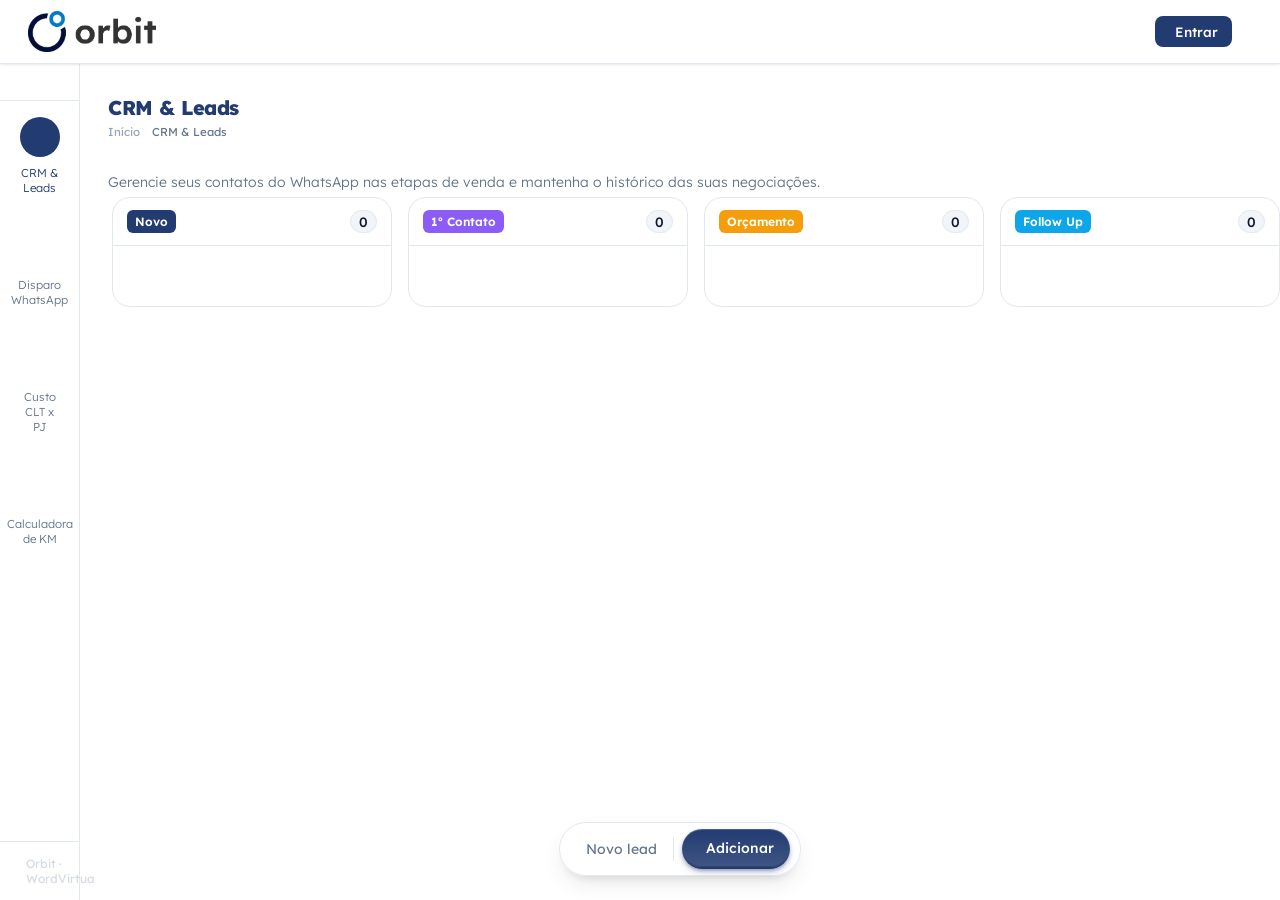
==== commit 37a9bbf4: "deleted:    admin.html 	modified:   assets/css/style.css 	modified:   assets/js/admin.js 	modified: " ====
--- a/index.html
+++ b/index.html
@@ -33,39 +33,37 @@
     </div>
 
     <nav class="sidebar-nav">
-      <a href="#" class="nav-item active" data-tool="km-calc" onclick="loadTool('km-calc', this)">
-        <i class="ph ph-car"></i>
-        <span>Calculadora de KM</span>
+      <a href="#" class="nav-item active" data-tool="crm" onclick="loadTool('crm', this)">
+        <i class="ph ph-kanban"></i>
+        <span>CRM & Leads</span>
+      </a>
+      <a href="#" class="nav-item" data-tool="sched" id="nav-item-sched" onclick="loadTool('sched', this)" hidden>
+        <i class="ph ph-calendar-blank"></i>
+        <span>Agendamentos</span>
+      </a>
+      <a href="#" class="nav-item" data-tool="disparo" onclick="loadTool('disparo', this)">
+        <i class="ph ph-whatsapp-logo"></i>
+        <span>Disparo WhatsApp</span>
       </a>
       <a href="#" class="nav-item" data-tool="clt-pj" onclick="loadTool('clt-pj', this)">
         <i class="ph ph-scales"></i>
         <span>Custo CLT x PJ</span>
       </a>
-      <a href="#" class="nav-item" data-tool="disparo" onclick="loadTool('disparo', this)">
-        <i class="ph ph-whatsapp-logo"></i>
-        <span>Disparo WhatsApp</span>
+      <a href="#" class="nav-item" data-tool="km-calc" onclick="loadTool('km-calc', this)">
+        <i class="ph ph-car"></i>
+        <span>Calculadora de KM</span>
       </a>
-      <a href="#" class="nav-item" data-tool="crm" onclick="loadTool('crm', this)">
-        <i class="ph ph-kanban"></i>
-        <span>CRM & Leads</span>
+
+
+
+    </nav>
+
+    <div class="sidebar-footer">
+      <a href="#" class="nav-item nav-item--admin" data-tool="admin" id="nav-item-admin"
+        onclick="loadTool('admin', this)" hidden>
+        <i class="ph ph-shield-check"></i>
+        <span>Admin</span>
       </a>
-      <a href="#" class="nav-item" data-tool="sched" onclick="loadTool('sched', this)">
-        <i class="ph ph-calendar-blank"></i>
-        <span>Agendamentos</span>
-      </a>
-      <div class="nav-item nav-item--soon">
-        <i class="ph ph-tag"></i>
-        <span>Markup de Preços</span>
-        <span class="nav-badge">Em breve</span>
-      </div>
-      <div class="nav-item nav-item--soon">
-        <i class="ph ph-chart-line-up"></i>
-        <span>Ponto de Equilíbrio</span>
-        <span class="nav-badge">Em breve</span>
-      </div>
-    </nav>
-
-    <div class="sidebar-footer">
       <div class="sidebar-footer-brand">
         <i class="ph ph-circle-dashed"></i>
         <span>Orbit · WordVirtua</span>
@@ -100,7 +98,8 @@
 
         <!-- Seletor de Tenant (quando logado) -->
         <div class="tenant-switcher" id="tenant-switcher" hidden>
-          <button class="tenant-switcher-btn" id="tenant-switcher-btn" onclick="toggleTenantDropdown()" aria-haspopup="true" aria-expanded="false">
+          <button class="tenant-switcher-btn" id="tenant-switcher-btn" onclick="toggleTenantDropdown()"
+            aria-haspopup="true" aria-expanded="false">
             <div class="tenant-switcher-icon" id="tenant-switcher-icon">
               <i class="ph ph-buildings"></i>
             </div>
@@ -138,7 +137,7 @@
     <main class="content" id="content-area">
 
       <!-- ══════════════════ TOOL: CALCULADORA DE KM ══════════════════ -->
-      <div class="tool-view" id="tool-km-calc">
+      <div class="tool-view hidden" id="tool-km-calc">
 
         <!-- Cabeçalho fixo da ferramenta -->
         <div class="tool-header">
@@ -833,8 +832,7 @@
                 onclick="switchDisparoTab('central', this)">
                 Central de Disparo
               </button>
-              <button class="pill-item" role="tab" aria-selected="false"
-                onclick="switchDisparoTab('templates', this)">
+              <button class="pill-item" role="tab" aria-selected="false" onclick="switchDisparoTab('templates', this)">
                 Templates
                 <span class="pill-badge" id="disparo-tmpl-badge" hidden></span>
               </button>
@@ -845,98 +843,99 @@
         <!-- ── PAINEL: CENTRAL DE DISPARO ── -->
         <div id="panel-disparo-central">
 
-        <!-- Botão flutuante (Dock) do Disparo -->
-        <div class="floating-dock-wrapper">
-          <div class="dock-info">
-            <i class="ph ph-whatsapp-logo" style="color: var(--c-green);"></i>
-            <span class="dock-info-lbl" style="margin-left: 2px;">Novo envio</span>
-          </div>
-          <div class="dock-divider"></div>
-          <button class="dock-btn dock-btn--secondary" onclick="disparoOpenImportModal()">
-            <i class="ph ph-upload-simple"></i>
-            <span>Importar CSV</span>
-          </button>
-          <button class="dock-btn" onclick="disparoOpenModal()">
-            <i class="ph ph-plus"></i>
-            <span>Novo Contato</span>
-          </button>
-        </div>
-
-        <p class="tool-desc">Gerencie seus contatos e envie mensagens personalizadas no WhatsApp com rapidez e
-          eficiência.</p>
-
-        <div class="tool-body tool-body--disparo">
-
-          <!-- COLUNA ESQUERDA: ESTATÍSTICA E CONTATOS -->
-          <div class="card card--disparo-left">
-            <h2 class="card-title"><i class="ph ph-users"></i> Contatos</h2>
-
-            <div class="disparo-sidebar-top">
-              <div class="disparo-eyebrow">Visão geral</div>
-              <div class="disparo-stats-grid">
-                <div class="disparo-stat">
-                  <span class="disparo-stat-val disparo-stat-val--mid" id="dst">0</span>
-                  <span class="disparo-stat-lbl">Total</span>
-                </div>
-                <div class="disparo-stat">
-                  <span class="disparo-stat-val disparo-stat-val--warn" id="dsp">0</span>
-                  <span class="disparo-stat-lbl">Pendentes</span>
-                </div>
-                <div class="disparo-stat">
-                  <span class="disparo-stat-val disparo-stat-val--green" id="dss">0</span>
-                  <span class="disparo-stat-lbl">Enviados</span>
-                </div>
-              </div>
-              <div class="disparo-prog-row">
-                <div class="disparo-prog-bg">
-                  <div class="disparo-prog-fill" id="disparo-pf" style="width:0%"></div>
-                </div>
-                <span class="disparo-prog-lbl" id="disparo-pl">0 / 0</span>
-              </div>
-            </div>
-
-            <div class="disparo-search-wrap">
-              <div class="input-icon-wrap">
-                <i class="ph ph-magnifying-glass"></i>
-                <input type="text" class="disparo-search-input" id="disparo-si" placeholder="Buscar contato ou grupo..."
-                  oninput="disparoFilter()">
-              </div>
-            </div>
-
-            <div class="disparo-filter-row" id="disparo-filter-row">
-              <button class="disparo-fchip" id="fchip-today" onclick="disparoToggleFUFilter('today')">
-                <i class="ph ph-calendar-check"></i> Hoje
-              </button>
-              <button class="disparo-fchip" id="fchip-overdue" onclick="disparoToggleFUFilter('overdue')">
-                <i class="ph ph-warning"></i> Atrasados
-              </button>
-              <div id="disparo-tag-filter-wrap"></div>
-            </div>
-
-            <div class="disparo-clist" id="disparo-cl"></div>
-
-            <!-- Barra de limite (plano free) -->
-            <div class="disparo-limit-wrap" id="disparo-limit-wrap">
-              <div class="disparo-limit-track">
-                <div class="disparo-limit-fill" id="disparo-limit-bar" style="width:0%"></div>
-              </div>
-              <span class="disparo-limit-label" id="disparo-limit-label">0 / 100 contatos</span>
-            </div>
-          </div>
-
-          <!-- COLUNA DIREITA: PAINEL PRINCIPAL -->
-          <div class="card card--disparo-main">
-            <div class="disparo-main" id="disparo-main">
-              <div class="disparo-empty">
-                <div class="disparo-empty-icon"><i class="ph ph-chat-circle-dots"></i></div>
-                <div class="disparo-empty-t">Nenhum contato selecionado</div>
-                <div class="disparo-empty-s">Selecione um contato para personalizar e disparar a mensagem pelo WhatsApp
-                </div>
-              </div>
-            </div>
-          </div>
-
-        </div><!-- /tool-body--disparo -->
+          <!-- Botão flutuante (Dock) do Disparo -->
+          <div class="floating-dock-wrapper">
+            <div class="dock-info">
+              <i class="ph ph-whatsapp-logo" style="color: var(--c-green);"></i>
+              <span class="dock-info-lbl" style="margin-left: 2px;">Novo envio</span>
+            </div>
+            <div class="dock-divider"></div>
+            <button class="dock-btn dock-btn--secondary" onclick="disparoOpenImportModal()">
+              <i class="ph ph-upload-simple"></i>
+              <span>Importar CSV</span>
+            </button>
+            <button class="dock-btn" onclick="disparoOpenModal()">
+              <i class="ph ph-plus"></i>
+              <span>Novo Contato</span>
+            </button>
+          </div>
+
+          <p class="tool-desc">Gerencie seus contatos e envie mensagens personalizadas no WhatsApp com rapidez e
+            eficiência.</p>
+
+          <div class="tool-body tool-body--disparo">
+
+            <!-- COLUNA ESQUERDA: ESTATÍSTICA E CONTATOS -->
+            <div class="card card--disparo-left">
+              <h2 class="card-title"><i class="ph ph-users"></i> Contatos</h2>
+
+              <div class="disparo-sidebar-top">
+                <div class="disparo-eyebrow">Visão geral</div>
+                <div class="disparo-stats-grid">
+                  <div class="disparo-stat">
+                    <span class="disparo-stat-val disparo-stat-val--mid" id="dst">0</span>
+                    <span class="disparo-stat-lbl">Total</span>
+                  </div>
+                  <div class="disparo-stat">
+                    <span class="disparo-stat-val disparo-stat-val--warn" id="dsp">0</span>
+                    <span class="disparo-stat-lbl">Pendentes</span>
+                  </div>
+                  <div class="disparo-stat">
+                    <span class="disparo-stat-val disparo-stat-val--green" id="dss">0</span>
+                    <span class="disparo-stat-lbl">Enviados</span>
+                  </div>
+                </div>
+                <div class="disparo-prog-row">
+                  <div class="disparo-prog-bg">
+                    <div class="disparo-prog-fill" id="disparo-pf" style="width:0%"></div>
+                  </div>
+                  <span class="disparo-prog-lbl" id="disparo-pl">0 / 0</span>
+                </div>
+              </div>
+
+              <div class="disparo-search-wrap">
+                <div class="input-icon-wrap">
+                  <i class="ph ph-magnifying-glass"></i>
+                  <input type="text" class="disparo-search-input" id="disparo-si"
+                    placeholder="Buscar contato ou grupo..." oninput="disparoFilter()">
+                </div>
+              </div>
+
+              <div class="disparo-filter-row" id="disparo-filter-row">
+                <button class="disparo-fchip" id="fchip-today" onclick="disparoToggleFUFilter('today')">
+                  <i class="ph ph-calendar-check"></i> Hoje
+                </button>
+                <button class="disparo-fchip" id="fchip-overdue" onclick="disparoToggleFUFilter('overdue')">
+                  <i class="ph ph-warning"></i> Atrasados
+                </button>
+                <div id="disparo-tag-filter-wrap"></div>
+              </div>
+
+              <div class="disparo-clist" id="disparo-cl"></div>
+
+              <!-- Barra de limite (plano free) -->
+              <div class="disparo-limit-wrap" id="disparo-limit-wrap">
+                <div class="disparo-limit-track">
+                  <div class="disparo-limit-fill" id="disparo-limit-bar" style="width:0%"></div>
+                </div>
+                <span class="disparo-limit-label" id="disparo-limit-label">0 / 100 contatos</span>
+              </div>
+            </div>
+
+            <!-- COLUNA DIREITA: PAINEL PRINCIPAL -->
+            <div class="card card--disparo-main">
+              <div class="disparo-main" id="disparo-main">
+                <div class="disparo-empty">
+                  <div class="disparo-empty-icon"><i class="ph ph-chat-circle-dots"></i></div>
+                  <div class="disparo-empty-t">Nenhum contato selecionado</div>
+                  <div class="disparo-empty-s">Selecione um contato para personalizar e disparar a mensagem pelo
+                    WhatsApp
+                  </div>
+                </div>
+              </div>
+            </div>
+
+          </div><!-- /tool-body--disparo -->
 
         </div><!-- /panel-disparo-central -->
 
@@ -954,8 +953,7 @@
               <div class="form-field">
                 <label for="tmpl-body">Mensagem</label>
                 <div class="disparo-tbox">
-                  <textarea class="disparo-ta" id="tmpl-body" rows="7"
-                    oninput="tmplUpdateCounter()"
+                  <textarea class="disparo-ta" id="tmpl-body" rows="7" oninput="tmplUpdateCounter()"
                     placeholder="Use {nome}, {empresa}, {grupo}, {segmento} como variáveis"></textarea>
                   <div class="disparo-tbar">
                     <div class="disparo-var-chips">
@@ -1001,7 +999,7 @@
       </div><!-- /tool-disparo -->
 
       <!-- ══════════════════ TOOL: CRM KANBAN ══════════════════ -->
-      <div class="tool-view hidden" id="tool-crm">
+      <div class="tool-view" id="tool-crm">
         <div class="tool-header">
           <div class="tool-header-left">
             <h1 class="tool-title">CRM & Leads</h1>
@@ -1013,7 +1011,8 @@
           </div>
         </div>
 
-        <p class="tool-desc">Gerencie seus contatos do WhatsApp nas etapas de venda e mantenha o histórico das suas negociações.</p>
+        <p class="tool-desc">Gerencie seus contatos do WhatsApp nas etapas de venda e mantenha o histórico das suas
+          negociações.</p>
 
         <!-- Botão flutuante (Dock) do CRM -->
         <div class="floating-dock-wrapper">
@@ -1031,7 +1030,7 @@
         <!-- Board Kanban -->
         <div class="crm-board-wrapper">
           <div class="crm-board">
-            
+
             <div class="crm-col" data-stage="novo">
               <div class="crm-col-header">
                 <div><span class="crm-badge crm-badge--novo">Novo</span></div>
@@ -1087,14 +1086,16 @@
         <div class="disparo-modal-overlay" id="crm-transition-modal" onclick="crmCloseTransitionModal(event)">
           <div class="disparo-modal">
             <h3 class="disparo-modal-title">Anotação da Mudança</h3>
-            <p style="font-size: 0.85rem; color: var(--c-text-muted); margin-bottom: 12px;" id="crm-transition-desc"></p>
+            <p style="font-size: 0.85rem; color: var(--c-text-muted); margin-bottom: 12px;" id="crm-transition-desc">
+            </p>
             <div class="form-field">
               <label>Resumo / Nota <span class="label-unit">opcional</span></label>
               <textarea id="crm-transition-note" rows="3" placeholder="Ex: Cliente pediu desconto de 5%..."></textarea>
             </div>
             <div class="disparo-modal-footer">
               <button class="btn-reset" onclick="crmCloseTransitionModal()">Cancelar</button>
-              <button class="btn-calc" style="margin-top:0;width:auto;padding:10px 20px;" onclick="crmConfirmTransition()">
+              <button class="btn-calc" style="margin-top:0;width:auto;padding:10px 20px;"
+                onclick="crmConfirmTransition()">
                 <i class="ph ph-check"></i> Salvar
               </button>
             </div>
@@ -1189,7 +1190,8 @@
           <div class="tool-body">
 
             <div class="card">
-              <h2 class="card-title"><i class="ph ph-plus-circle"></i> <span id="sched-svc-form-title">Novo Serviço</span></h2>
+              <h2 class="card-title"><i class="ph ph-plus-circle"></i> <span id="sched-svc-form-title">Novo
+                  Serviço</span></h2>
 
               <div class="form-grid form-grid--2">
                 <div class="form-field">
@@ -1212,45 +1214,9 @@
                 </div>
               </div>
 
-              <!-- Campos do site público -->
-              <div class="sched-svc-site-section">
-                <div class="sched-svc-site-label"><i class="ph ph-globe"></i> Exibição no site público</div>
-                <div class="form-grid form-grid--2">
-                  <div class="form-field">
-                    <label for="sched-svc-image">URL da imagem principal</label>
-                    <div class="sched-svc-img-row">
-                      <input type="url" id="sched-svc-image" placeholder="https://..." oninput="schedSvcPreviewImg(this, 'sched-svc-img-preview')" />
-                      <div class="sched-svc-img-thumb" id="sched-svc-img-preview"><i class="ph ph-image"></i></div>
-                    </div>
-                  </div>
-                  <div class="form-field" id="sched-svc-image2-wrap">
-                    <label for="sched-svc-image2">URL da imagem 2 <span class="label-unit">pacotes</span></label>
-                    <div class="sched-svc-img-row">
-                      <input type="url" id="sched-svc-image2" placeholder="https://..." oninput="schedSvcPreviewImg(this, 'sched-svc-img-preview2')" />
-                      <div class="sched-svc-img-thumb" id="sched-svc-img-preview2"><i class="ph ph-image"></i></div>
-                    </div>
-                  </div>
-                </div>
-                <div class="form-grid form-grid--2">
-                  <div class="form-field">
-                    <label for="sched-svc-badge">Badge <span class="label-unit">ex: Mais popular</span></label>
-                    <input type="text" id="sched-svc-badge" placeholder="Deixe vazio para não exibir" />
-                  </div>
-                  <div class="form-field form-field--center">
-                    <label>Tipo de serviço</label>
-                    <label class="toggle-row" style="margin-top:6px;">
-                      <div class="toggle-switch-ui" id="sched-svc-pkg-toggle" role="switch" aria-checked="false" tabindex="0"
-                        onclick="schedSvcTogglePackage()" onkeydown="if(event.key==='Enter'||event.key===' ')schedSvcTogglePackage()">
-                        <span class="toggle-thumb-ui"></span>
-                      </div>
-                      <span class="toggle-label-text" id="sched-svc-pkg-label">Serviço avulso</span>
-                    </label>
-                  </div>
-                </div>
-              </div>
-
               <div class="sched-svc-actions">
-                <button class="btn-reset" id="sched-svc-cancel-btn" onclick="schedSvcCancelEdit()" hidden>Cancelar</button>
+                <button class="btn-reset" id="sched-svc-cancel-btn" onclick="schedSvcCancelEdit()"
+                  hidden>Cancelar</button>
                 <button class="btn-calc" id="sched-svc-save-btn" onclick="schedSvcSave()">
                   <i class="ph ph-floppy-disk"></i> Salvar Serviço
                 </button>
@@ -1289,7 +1255,8 @@
 
             <div class="card">
               <h2 class="card-title"><i class="ph ph-clock"></i> Horários Padrão</h2>
-              <p class="tool-desc" style="margin-bottom:14px;">Defina os horários disponíveis para agendamento. Um por linha, no formato HH:MM.</p>
+              <p class="tool-desc" style="margin-bottom:14px;">Defina os horários disponíveis para agendamento. Um por
+                linha, no formato HH:MM.</p>
               <div class="form-field">
                 <label for="sched-times-ta">Horários disponíveis</label>
                 <textarea id="sched-times-ta" class="sched-times-ta" rows="6"
@@ -1299,7 +1266,8 @@
 
             <div class="card">
               <h2 class="card-title"><i class="ph ph-whatsapp-logo"></i> WhatsApp para Confirmações</h2>
-              <p class="tool-desc" style="margin-bottom:14px;">Número que receberá notificações quando novos agendamentos forem feitos pelo link público.</p>
+              <p class="tool-desc" style="margin-bottom:14px;">Número que receberá notificações quando novos
+                agendamentos forem feitos pelo link público.</p>
               <div class="form-field">
                 <label for="sched-whatsapp">Número com DDI</label>
                 <input type="text" id="sched-whatsapp" placeholder="5511999990001" />
@@ -1315,6 +1283,100 @@
         </div>
 
       </div><!-- /tool-sched -->
+
+      <!-- ══════════════════ TOOL: ADMIN ══════════════════ -->
+      <div class="tool-view hidden" id="tool-admin">
+
+        <div class="tool-header">
+          <div class="tool-header-left">
+            <h1 class="tool-title">Painel Admin</h1>
+            <nav class="breadcrumb-mini">
+              <a href="#">Início</a>
+              <i class="ph ph-caret-right"></i>
+              <span class="breadcrumb-current-mini">Usuários</span>
+            </nav>
+          </div>
+          <div class="tool-header-right">
+            <button class="btn-export" onclick="admLoadUsers()" title="Recarregar">
+              <i class="ph ph-arrows-clockwise"></i> Recarregar
+            </button>
+          </div>
+        </div>
+
+        <div class="admin-panel-body">
+
+          <!-- Stats -->
+          <div class="adm-stats-grid">
+            <div class="adm-stat-card">
+              <div class="adm-stat-label">Total</div>
+              <div class="adm-stat-value" id="adm-stat-total">—</div>
+            </div>
+            <div class="adm-stat-card adm-stat-card--green">
+              <div class="adm-stat-label">Perfil completo</div>
+              <div class="adm-stat-value" id="adm-stat-onboarded">—</div>
+            </div>
+            <div class="adm-stat-card adm-stat-card--blue">
+              <div class="adm-stat-label">Assinantes Orbit</div>
+              <div class="adm-stat-value" id="adm-stat-orbit">—</div>
+            </div>
+            <div class="adm-stat-card">
+              <div class="adm-stat-label">Gratuito</div>
+              <div class="adm-stat-value" id="adm-stat-free">—</div>
+            </div>
+            <div class="adm-stat-card adm-stat-card--green">
+              <div class="adm-stat-label">Com site ativo</div>
+              <div class="adm-stat-value" id="adm-stat-site">—</div>
+            </div>
+          </div>
+
+          <!-- Toolbar -->
+          <div class="adm-toolbar">
+            <div class="adm-search-wrap">
+              <i class="ph ph-magnifying-glass"></i>
+              <input type="text" class="adm-search-input" id="adm-search" placeholder="Buscar por nome, e-mail..."
+                oninput="admFilterUsers()" />
+            </div>
+            <select class="filter-select" id="adm-filter-plan" onchange="admFilterUsers()">
+              <option value="">Todos os planos</option>
+              <option value="free">Gratuito</option>
+              <option value="orbit">Orbit</option>
+            </select>
+            <select class="filter-select" id="adm-filter-site" onchange="admFilterUsers()">
+              <option value="">Todos os sites</option>
+              <option value="active">Site ativo</option>
+              <option value="none">Sem site</option>
+            </select>
+            <button class="btn-export" onclick="admExportCSV()">
+              <i class="ph ph-download-simple"></i> CSV
+            </button>
+          </div>
+
+          <!-- Tabela -->
+          <div class="table-wrap">
+            <table class="admin-table">
+              <thead>
+                <tr>
+                  <th>Usuário</th>
+                  <th>Profissão / Empresa</th>
+                  <th>Cadastro</th>
+                  <th>Plano</th>
+                  <th>Perfil</th>
+                  <th>Site</th>
+                  <th></th>
+                </tr>
+              </thead>
+              <tbody id="adm-users-tbody">
+                <tr>
+                  <td colspan="7" class="table-status">
+                    <i class="ph ph-circle-notch adm-spinning"></i> Carregando...
+                  </td>
+                </tr>
+              </tbody>
+            </table>
+          </div>
+
+        </div>
+      </div><!-- /tool-admin -->
 
       <!-- ══════════════════ PLACEHOLDER: EM BREVE ══════════════════ -->
       <div class="tool-view hidden" id="tool-coming-soon">
@@ -1374,7 +1436,8 @@
         </div>
         <div class="disparo-modal-footer">
           <button class="btn-reset" onclick="disparoCloseModal()">Cancelar</button>
-          <button class="btn-calc" id="disparo-modal-confirm-btn" style="margin-top:0;width:auto;padding:10px 20px;" onclick="disparoAddContact()">
+          <button class="btn-calc" id="disparo-modal-confirm-btn" style="margin-top:0;width:auto;padding:10px 20px;"
+            onclick="disparoAddContact()">
             <i class="ph ph-plus"></i> Adicionar
           </button>
         </div>
@@ -1473,7 +1536,8 @@
           <input type="text" id="ob-fullname" placeholder="Ex: João Silva" autocomplete="name" />
         </div>
         <div class="form-field">
-          <label for="ob-whatsapp">WhatsApp <span class="label-unit">com DDD</span> <span class="label-required">*</span></label>
+          <label for="ob-whatsapp">WhatsApp <span class="label-unit">com DDD</span> <span
+              class="label-required">*</span></label>
           <input type="tel" id="ob-whatsapp" placeholder="(11) 99999-9999" autocomplete="tel" />
         </div>
         <div class="form-field">
@@ -1513,9 +1577,11 @@
       <h3 class="disparo-modal-title"><i class="ph ph-upload-simple"></i> Importar Contatos via CSV</h3>
 
       <div class="import-format-hint">
-        <strong>Formato esperado</strong> — cada linha é um contato, colunas separadas por vírgula, ponto-e-vírgula ou tabulação:<br>
+        <strong>Formato esperado</strong> — cada linha é um contato, colunas separadas por vírgula, ponto-e-vírgula ou
+        tabulação:<br>
         <code>Nome, WhatsApp (DDI+número), Empresa, Segmento, Grupo</code><br>
-        <span>Você pode colar direto de uma planilha do Excel ou Google Sheets. Primeira linha pode ser cabeçalho (será ignorada automaticamente se não tiver número no campo WhatsApp).</span>
+        <span>Você pode colar direto de uma planilha do Excel ou Google Sheets. Primeira linha pode ser cabeçalho (será
+          ignorada automaticamente se não tiver número no campo WhatsApp).</span>
       </div>
 
       <div class="form-field" style="margin-top:14px;">
@@ -1540,6 +1606,62 @@
     </div>
   </div>
 
+  <!-- ══ MODAL GLOBAL: Admin — Editar Usuário ══ -->
+  <div class="sched-booking-overlay" id="adm-site-modal" onclick="admCloseSiteOverlay(event)">
+    <div class="sched-booking-modal" style="max-width:480px;">
+      <div class="sched-booking-modal-header">
+        <div>
+          <h3><i class="ph ph-pencil-simple"></i> Editar usuário</h3>
+          <p id="adm-site-modal-title" style="font-size:.8rem;color:var(--c-light);margin:2px 0 0;font-weight:400;"></p>
+        </div>
+        <button class="sched-booking-close" onclick="admCloseSiteModal()"><i class="ph ph-x"></i></button>
+      </div>
+      <div class="sched-booking-body">
+        <input type="hidden" id="adm-site-uid" />
+
+        <div class="form-field">
+          <label>Plano</label>
+          <div class="adm-site-status-row">
+            <button class="adm-site-status-btn" id="adm-plan-btn-free" onclick="admSetPlan('free')">
+              <i class="ph ph-user"></i> Gratuito
+            </button>
+            <button class="adm-site-status-btn" id="adm-plan-btn-orbit" onclick="admSetPlan('orbit')">
+              <i class="ph ph-rocket"></i> Orbit
+            </button>
+          </div>
+        </div>
+
+        <div class="adm-divider"></div>
+
+        <div class="form-field">
+          <label>Site público</label>
+          <div class="adm-site-status-row">
+            <button class="adm-site-status-btn" id="adm-site-btn-on" onclick="admSetSiteStatus(true)">
+              <i class="ph ph-globe"></i> Site ativo
+            </button>
+            <button class="adm-site-status-btn" id="adm-site-btn-off" onclick="admSetSiteStatus(false)">
+              <i class="ph ph-globe-x"></i> Sem site
+            </button>
+          </div>
+        </div>
+
+        <div class="form-field" id="adm-site-url-field">
+          <label for="adm-site-url">URL do site</label>
+          <input type="url" id="adm-site-url" placeholder="https://exemplo.com.br" />
+        </div>
+
+        <div class="auth-error" id="adm-site-error" hidden></div>
+      </div>
+      <div class="sched-booking-modal-footer">
+        <button class="btn-reset" onclick="admCloseSiteModal()">Cancelar</button>
+        <button class="btn-calc" id="adm-site-save-btn" onclick="admSaveSiteConfig()"
+          style="margin-top:0;width:auto;padding:10px 20px;">
+          <i class="ph ph-floppy-disk"></i> Salvar alterações
+        </button>
+      </div>
+    </div>
+  </div>
+
   <!-- ══ MODAL GLOBAL: Gerenciar Tenants ══ -->
   <div class="tenant-modal-overlay" id="tenant-modal-ov" onclick="closeTenantModalOverlay(event)">
     <div class="tenant-modal">
@@ -1548,7 +1670,8 @@
         <button class="sched-booking-close" onclick="closeTenantModal()"><i class="ph ph-x"></i></button>
       </div>
       <div class="tenant-modal-body">
-        <p class="tenant-modal-desc">Adicione os UIDs dos seus clientes para navegar entre as contas deles diretamente pelo Orbit Tools.</p>
+        <p class="tenant-modal-desc">Adicione os UIDs dos seus clientes para navegar entre as contas deles diretamente
+          pelo Orbit Tools.</p>
 
         <div class="tenant-form">
           <div class="form-field">
@@ -1625,7 +1748,8 @@
 
       <div class="sched-booking-modal-footer">
         <button class="btn-reset" onclick="schedCloseBookingModal()">Cancelar</button>
-        <button class="btn-calc" id="sched-bk-save-btn" onclick="schedSaveBooking()" style="margin-top:0;width:auto;padding:10px 20px;">
+        <button class="btn-calc" id="sched-bk-save-btn" onclick="schedSaveBooking()"
+          style="margin-top:0;width:auto;padding:10px 20px;">
           <i class="ph ph-floppy-disk"></i> Salvar
         </button>
       </div>
@@ -1638,6 +1762,7 @@
   <script src="https://www.gstatic.com/firebasejs/9.22.0/firebase-firestore-compat.js"></script>
   <script src="assets/js/firebase-config.js"></script>
   <script src="assets/js/script.js"></script>
+  <script src="assets/js/admin.js"></script>
   <script src="assets/js/auth.js"></script>
 
 </body>
--- a/assets/css/style.css
+++ b/assets/css/style.css
@@ -4603,3 +4603,287 @@
   padding: 1px 7px; border-radius: 20px;
   vertical-align: middle;
 }
+
+/* ═══════════════════════════════════════════════════════════════
+   ADMIN PANEL (inline tool)
+   ═══════════════════════════════════════════════════════════════ */
+
+/* ── Sidebar admin item ────────────────────────────────────── */
+.nav-item--admin {
+  margin-top: 8px;
+  border-top: 1px solid var(--c-border);
+  padding-top: 12px !important;
+  color: var(--c-mid) !important;
+}
+.nav-item--admin:hover, .nav-item--admin.active { color: var(--c-blue) !important; }
+
+/* ── Panel body ────────────────────────────────────────────── */
+.admin-panel-body {
+  padding: 24px;
+  display: flex;
+  flex-direction: column;
+  gap: 20px;
+  overflow-y: auto;
+  flex: 1;
+}
+
+/* ── Stats grid ─────────────────────────────────────────────── */
+.adm-stats-grid {
+  display: grid;
+  grid-template-columns: repeat(5, 1fr);
+  gap: 12px;
+}
+.adm-stat-card {
+  background: var(--c-surface);
+  border: 1px solid var(--c-border);
+  border-radius: var(--radius-md);
+  padding: 16px 18px;
+  display: flex;
+  flex-direction: column;
+  gap: 4px;
+  box-shadow: var(--shadow-sm);
+}
+.adm-stat-label {
+  font-size: .68rem;
+  font-weight: 600;
+  color: var(--c-light);
+  text-transform: uppercase;
+  letter-spacing: .05em;
+}
+.adm-stat-value {
+  font-size: 2rem;
+  font-weight: 700;
+  color: var(--c-dark);
+  line-height: 1;
+}
+.adm-stat-card--green { border-left: 3px solid var(--c-green); }
+.adm-stat-card--green .adm-stat-value { color: var(--c-green); }
+.adm-stat-card--blue  { border-left: 3px solid var(--c-blue); }
+.adm-stat-card--blue  .adm-stat-value { color: var(--c-blue); }
+
+/* ── Toolbar ───────────────────────────────────────────────── */
+.adm-toolbar {
+  display: flex;
+  align-items: center;
+  gap: 10px;
+  flex-wrap: wrap;
+}
+.adm-search-wrap {
+  flex: 1;
+  min-width: 200px;
+  position: relative;
+  display: flex;
+  align-items: center;
+}
+.adm-search-wrap > i {
+  position: absolute;
+  left: 12px;
+  color: var(--c-light);
+  font-size: 1rem;
+  pointer-events: none;
+}
+.adm-search-input {
+  width: 100%;
+  height: 40px;
+  padding: 0 12px 0 36px;
+  border: 1px solid var(--c-border);
+  border-radius: var(--radius-sm);
+  background: var(--c-surface);
+  font-family: var(--font);
+  font-size: .875rem;
+  color: var(--c-dark);
+  outline: none;
+  transition: border-color .15s;
+}
+.adm-search-input:focus { border-color: var(--c-blue); }
+.adm-search-input::placeholder { color: var(--c-light); }
+.filter-select {
+  height: 40px;
+  padding: 0 12px;
+  border: 1px solid var(--c-border);
+  border-radius: var(--radius-sm);
+  background: var(--c-surface);
+  font-family: var(--font);
+  font-size: .85rem;
+  color: var(--c-dark);
+  cursor: pointer;
+  outline: none;
+  transition: border-color .15s;
+}
+.filter-select:focus { border-color: var(--c-blue); }
+.btn-export {
+  display: inline-flex; align-items: center; gap: 6px;
+  height: 40px; padding: 0 16px;
+  border: 1px solid var(--c-border);
+  border-radius: var(--radius-sm);
+  background: var(--c-surface);
+  font-family: var(--font); font-size: .85rem; font-weight: 600;
+  color: var(--c-mid);
+  cursor: pointer;
+  white-space: nowrap;
+  transition: background .15s, border-color .15s, color .15s;
+}
+.btn-export:hover { background: var(--c-bg); border-color: var(--c-blue); color: var(--c-blue); }
+
+/* ── Table ──────────────────────────────────────────────────── */
+.table-wrap {
+  background: var(--c-surface);
+  border: 1px solid var(--c-border);
+  border-radius: var(--radius-md);
+  overflow: hidden;
+  box-shadow: var(--shadow-sm);
+}
+.admin-table {
+  width: 100%;
+  border-collapse: collapse;
+  font-size: .875rem;
+}
+.admin-table thead {
+  background: var(--c-bg);
+  border-bottom: 1px solid var(--c-border);
+}
+.admin-table th {
+  padding: 11px 16px;
+  text-align: left;
+  font-size: .68rem;
+  font-weight: 700;
+  color: var(--c-light);
+  text-transform: uppercase;
+  letter-spacing: .06em;
+  white-space: nowrap;
+}
+.admin-table td {
+  padding: 12px 16px;
+  border-bottom: 1px solid var(--c-border);
+  vertical-align: middle;
+  color: var(--c-dark);
+}
+.admin-table tbody tr:last-child td { border-bottom: none; }
+.admin-table tbody tr:hover { background: #f8fafc; }
+.td-muted { color: var(--c-mid) !important; font-size: .82rem; }
+
+/* ── Table status (loading / empty) ─────────────────────────── */
+.table-status {
+  text-align: center;
+  padding: 48px 16px !important;
+  color: var(--c-light);
+  font-size: .9rem;
+}
+.table-status i { display: block; font-size: 2rem; margin-bottom: 10px; }
+
+/* ── User cell ──────────────────────────────────────────────── */
+.user-cell {
+  display: flex;
+  align-items: center;
+  gap: 10px;
+}
+.user-avatar {
+  width: 36px; height: 36px;
+  border-radius: 50%;
+  display: flex; align-items: center; justify-content: center;
+  font-size: .75rem; font-weight: 700;
+  color: #fff;
+  flex-shrink: 0;
+  letter-spacing: .02em;
+}
+.user-name  { font-weight: 600; font-size: .875rem; color: var(--c-dark); }
+.user-email { font-size: .75rem; color: var(--c-light); margin-top: 1px; }
+
+/* ── Plan badge ─────────────────────────────────────────────── */
+.plan-badge {
+  display: inline-flex; align-items: center;
+  padding: 3px 9px;
+  border-radius: 20px;
+  font-size: .72rem; font-weight: 700;
+  letter-spacing: .03em;
+  white-space: nowrap;
+}
+.plan-badge--orbit { background: var(--c-blue-lt); color: var(--c-blue); }
+.plan-badge--free  { background: var(--c-bg); color: var(--c-light); border: 1px solid var(--c-border); }
+
+/* ── Onboarding badge ───────────────────────────────────────── */
+.onboarding-badge {
+  display: inline-flex; align-items: center; gap: 4px;
+  padding: 3px 9px;
+  border-radius: 20px;
+  font-size: .72rem; font-weight: 600;
+  white-space: nowrap;
+}
+.onboarding-badge--done    { background: var(--c-green-lt); color: var(--c-green-dk); }
+.onboarding-badge--pending { background: var(--c-amber-lt); color: #92400e; }
+
+/* ── Site toggle button ─────────────────────────────────────── */
+.site-toggle {
+  display: inline-flex; align-items: center; gap: 5px;
+  padding: 4px 11px;
+  border-radius: 20px;
+  font-size: .72rem; font-weight: 700;
+  font-family: var(--font);
+  cursor: pointer;
+  border: none;
+  transition: opacity .15s;
+  letter-spacing: .02em;
+}
+.site-toggle:hover { opacity: .8; }
+.site-toggle--active   { background: var(--c-green-lt); color: var(--c-green-dk); }
+.site-toggle--inactive { background: var(--c-bg); color: var(--c-light); border: 1px solid var(--c-border); }
+.site-url-link {
+  font-size: .7rem; color: var(--c-blue);
+  display: block; margin-top: 3px;
+  max-width: 180px; overflow: hidden;
+  text-overflow: ellipsis; white-space: nowrap;
+  text-decoration: none;
+}
+.site-url-link:hover { text-decoration: underline; }
+
+/* ── Edit button in table ───────────────────────────────────── */
+.adm-edit-btn {
+  display: inline-flex; align-items: center; gap: 5px;
+  padding: 5px 12px;
+  border: 1px solid var(--c-border);
+  border-radius: var(--radius-sm);
+  background: var(--c-surface);
+  font-family: var(--font); font-size: .78rem; font-weight: 600;
+  color: var(--c-mid);
+  cursor: pointer;
+  white-space: nowrap;
+  transition: background .15s, border-color .15s, color .15s;
+}
+.adm-edit-btn:hover { background: var(--c-blue-lt); border-color: var(--c-blue); color: var(--c-blue); }
+
+/* ── Modal divider ──────────────────────────────────────────── */
+.adm-divider {
+  height: 1px;
+  background: var(--c-border);
+  margin: 4px 0;
+}
+
+/* ── Site modal status buttons ─────────────────────────────── */
+.adm-site-status-row { display: flex; gap: 10px; }
+.adm-site-status-btn {
+  flex: 1; padding: 11px;
+  border-radius: var(--radius-sm);
+  border: 2px solid var(--c-border);
+  background: var(--c-surface);
+  font-family: var(--font); font-size: .875rem; font-weight: 600;
+  cursor: pointer; transition: border-color .15s, background .15s, color .15s;
+  display: flex; align-items: center; justify-content: center; gap: 6px;
+  color: var(--c-mid);
+}
+
+/* ── Spinning loader ───────────────────────────────────────── */
+@keyframes adm-spin { to { transform: rotate(360deg); } }
+.adm-spinning { display: inline-block; animation: adm-spin .7s linear infinite; }
+
+@media (max-width: 1024px) {
+  .adm-stats-grid { grid-template-columns: repeat(3, 1fr); }
+}
+@media (max-width: 768px) {
+  .admin-panel-body { padding: 16px; }
+  .adm-stats-grid { grid-template-columns: repeat(2, 1fr); }
+  /* Esconde colunas menos críticas em telas pequenas */
+  .admin-table th:nth-child(2),
+  .admin-table td:nth-child(2),
+  .admin-table th:nth-child(3),
+  .admin-table td:nth-child(3) { display: none; }
+}
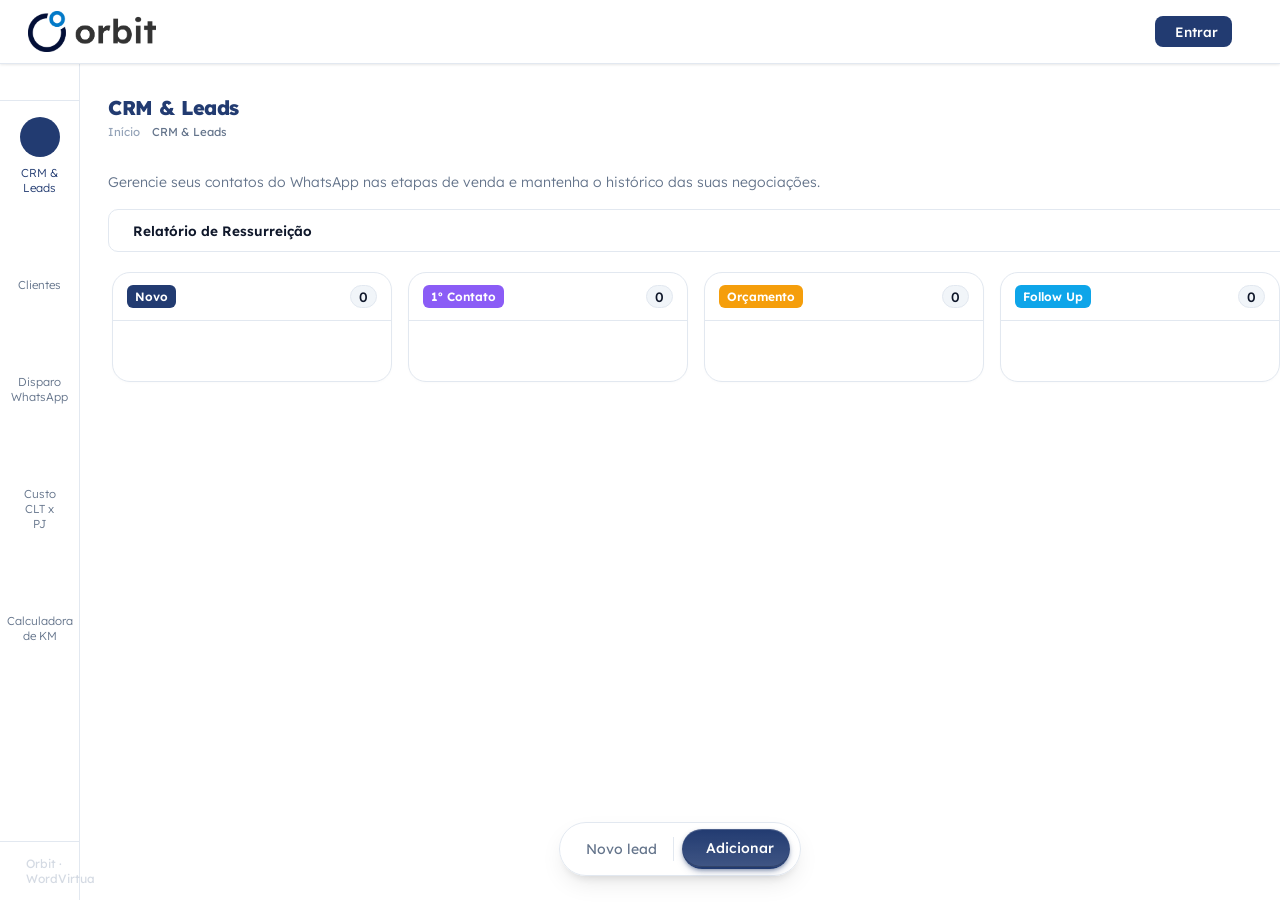
==== commit 1a02e81c: "modified:   assets/css/style.css 	new file:   assets/js/crm.js 	modified:   assets/js/script.js 	new" ====
--- a/index.html
+++ b/index.html
@@ -36,6 +36,10 @@
       <a href="#" class="nav-item active" data-tool="crm" onclick="loadTool('crm', this)">
         <i class="ph ph-kanban"></i>
         <span>CRM & Leads</span>
+      </a>
+      <a href="#" class="nav-item" data-tool="clientes" onclick="loadTool('clientes', this)">
+        <i class="ph ph-users-three"></i>
+        <span>Clientes</span>
       </a>
       <a href="#" class="nav-item" data-tool="sched" id="nav-item-sched" onclick="loadTool('sched', this)" hidden>
         <i class="ph ph-calendar-blank"></i>
@@ -53,6 +57,7 @@
         <i class="ph ph-car"></i>
         <span>Calculadora de KM</span>
       </a>
+
 
 
 
@@ -1014,6 +1019,30 @@
         <p class="tool-desc">Gerencie seus contatos do WhatsApp nas etapas de venda e mantenha o histórico das suas
           negociações.</p>
 
+        <!-- ── Insights de Inatividade (Governança) ─────────────── -->
+        <div class="crm-insights-wrap" id="crm-insights">
+          <!-- Preenchido dinamicamente por crmRenderInsights() em crm.js -->
+        </div>
+
+        <!-- ── Relatório de Ressurreição ─────────────────────────── -->
+        <details class="crm-resurrection-details">
+          <summary class="crm-resurrection-summary">
+            <i class="ph ph-skull"></i>
+            Relatório de Ressurreição
+            <span class="crm-resurrection-badge" id="crm-resurrection-badge"></span>
+          </summary>
+          <div class="crm-resurrection-body">
+            <p class="crm-resurrection-desc">
+              Clientes sem compra há mais de 1 ano — prontos para uma mensagem de reativação.
+            </p>
+            <div id="crm-resurrection-list">
+              <p class="crm-resurrection-empty">
+                <i class="ph ph-confetti"></i> Nenhum cliente inativo há mais de 1 ano.
+              </p>
+            </div>
+          </div>
+        </details>
+
         <!-- Botão flutuante (Dock) do CRM -->
         <div class="floating-dock-wrapper">
           <div class="dock-info">
@@ -1063,9 +1092,14 @@
               <div class="crm-col-body" id="col-followup"></div>
             </div>
 
-            <div class="crm-col" data-stage="fechado">
-              <div class="crm-col-header">
-                <div><span class="crm-badge crm-badge--fechado">Fechado</span></div>
+            <div class="crm-col crm-col--fechado" data-stage="fechado">
+              <div class="crm-col-header crm-col-header--fechado">
+                <div>
+                  <span class="crm-badge crm-badge--fechado">
+                    <i class="ph ph-trophy"></i> Fechado
+                  </span>
+                  <div class="crm-col-subtitle">Vira Cliente</div>
+                </div>
                 <span class="crm-col-count" id="count-fechado">0</span>
               </div>
               <div class="crm-col-body" id="col-fechado"></div>
@@ -1085,33 +1119,25 @@
         <!-- Modal Transição de Estágio -->
         <div class="disparo-modal-overlay" id="crm-transition-modal" onclick="crmCloseTransitionModal(event)">
           <div class="disparo-modal">
-            <h3 class="disparo-modal-title">Anotação da Mudança</h3>
+            <h3 class="disparo-modal-title" id="crm-transition-title">Anotação da Mudança</h3>
             <p style="font-size: 0.85rem; color: var(--c-text-muted); margin-bottom: 12px;" id="crm-transition-desc">
             </p>
+            <!-- Aviso: só aparece quando destino = fechado -->
+            <div class="crm-transition-client-alert" id="crm-transition-client-alert" hidden>
+              <i class="ph ph-trophy"></i>
+              <span>Este lead será <strong>promovido a Cliente</strong> automaticamente.</span>
+            </div>
             <div class="form-field">
               <label>Resumo / Nota <span class="label-unit">opcional</span></label>
               <textarea id="crm-transition-note" rows="3" placeholder="Ex: Cliente pediu desconto de 5%..."></textarea>
             </div>
             <div class="disparo-modal-footer">
               <button class="btn-reset" onclick="crmCloseTransitionModal()">Cancelar</button>
-              <button class="btn-calc" style="margin-top:0;width:auto;padding:10px 20px;"
-                onclick="crmConfirmTransition()">
+              <button class="btn-calc" id="crm-transition-confirm-btn"
+                style="margin-top:0;width:auto;padding:10px 20px;" onclick="crmConfirmTransition()">
                 <i class="ph ph-check"></i> Salvar
               </button>
             </div>
-          </div>
-        </div>
-
-        <!-- Modal Histórico Timeline -->
-        <div class="disparo-modal-overlay" id="crm-history-modal" onclick="crmCloseHistoryModal(event)">
-          <div class="disparo-modal" style="max-width: 450px;">
-            <div style="display: flex; justify-content: space-between; align-items: center; margin-bottom: 16px;">
-              <h3 class="disparo-modal-title" id="crm-history-title" style="margin-bottom:0">Histórico</h3>
-              <button class="btn-reset" onclick="crmCloseHistoryModal()" style="padding: 4px; display:flex;">
-                <i class="ph ph-x"></i>
-              </button>
-            </div>
-            <div class="crm-timeline" id="crm-history-list"></div>
           </div>
         </div>
 
@@ -1283,6 +1309,104 @@
         </div>
 
       </div><!-- /tool-sched -->
+
+      <!-- ══════════════════ TOOL: CLIENTES ══════════════════ -->
+      <div class="tool-view hidden" id="tool-clientes">
+
+        <div class="tool-header">
+          <div class="tool-header-left">
+            <h1 class="tool-title"><i class="ph ph-users-three"></i> Clientes</h1>
+            <p class="tool-subtitle">Base consolidada de clientes confirmados</p>
+          </div>
+        </div>
+
+        <!-- Dashboard de Cobranças Próximas -->
+        <div id="plan-billing-dashboard" class="billing-dashboard" hidden></div>
+
+        <!-- Toolbar: filtros + ordenação -->
+        <div class="clientes-toolbar">
+          <div class="clientes-filter-chips" role="group" aria-label="Filtrar clientes">
+            <button class="clientes-chip clientes-chip--active" data-filter="all"
+              onclick="clientesSetFilter('all', this)">
+              <i class="ph ph-users-three"></i> Todos
+              <span class="clientes-chip-count" id="clientes-count-all"></span>
+            </button>
+            <button class="clientes-chip" data-filter="active_30" onclick="clientesSetFilter('active_30', this)">
+              <i class="ph ph-check-circle" style="color:#16a34a;"></i> Ativos (30d)
+              <span class="clientes-chip-count" id="clientes-count-active30"></span>
+            </button>
+            <button class="clientes-chip" data-filter="active" onclick="clientesSetFilter('active', this)">
+              <i class="ph ph-clock" style="color:#2563eb;"></i> Ativos (90d)
+              <span class="clientes-chip-count" id="clientes-count-active"></span>
+            </button>
+            <button class="clientes-chip" data-filter="risk" onclick="clientesSetFilter('risk', this)">
+              <i class="ph ph-warning" style="color:#d97706;"></i> Em Risco
+              <span class="clientes-chip-count" id="clientes-count-risk"></span>
+            </button>
+            <button class="clientes-chip" data-filter="asleep" onclick="clientesSetFilter('asleep', this)">
+              <i class="ph ph-hourglass" style="color:#ea580c;"></i> Adormecidos
+              <span class="clientes-chip-count" id="clientes-count-asleep"></span>
+            </button>
+            <button class="clientes-chip" data-filter="dead" onclick="clientesSetFilter('dead', this)">
+              <i class="ph ph-skull" style="color:#dc2626;"></i> Inativos (+1a)
+              <span class="clientes-chip-count" id="clientes-count-dead"></span>
+            </button>
+            <button class="clientes-chip" data-filter="birthdays" onclick="clientesSetFilter('birthdays', this)">
+              <i class="ph ph-cake" style="color:#7c3aed;"></i> Aniversariantes
+              <span class="clientes-chip-count" id="clientes-count-bday"></span>
+            </button>
+          </div>
+
+          <div class="clientes-sort-wrap">
+            <i class="ph ph-sort-ascending"></i>
+            <select class="clientes-sort-select" id="clientes-sort-select" onchange="clientesSetSort(this.value)">
+              <option value="last_visit">Última visita</option>
+              <option value="name_az">Nome A→Z</option>
+              <option value="name_za">Nome Z→A</option>
+              <option value="spent_desc">Maior gasto</option>
+              <option value="freq">Frequência</option>
+            </select>
+          </div>
+        </div>
+
+        <div id="clientes-table-wrap" class="clientes-table-wrap">
+          <div class="clientes-empty">
+            <i class="ph ph-users-three"></i>
+            <p>Nenhum cliente ainda. Mova um lead para <strong>Fechado</strong> no CRM ou conclua um agendamento.</p>
+          </div>
+        </div>
+
+      </div><!-- /tool-clientes -->
+
+      <!-- Modal: Promover a Cliente (via CRM manual) -->
+      <div class="disparo-modal-overlay" id="crm-promote-modal-ov" role="dialog" aria-modal="true"
+        onclick="if(event.target===this) crmPromoteModalClose()">
+        <div class="disparo-modal" style="max-width:420px;">
+          <div style="display:flex;justify-content:space-between;align-items:center;margin-bottom:16px;">
+            <h3 class="disparo-modal-title" style="margin:0;"><i class="ph ph-trophy"></i> Promover a Cliente</h3>
+            <button class="disparo-modal-close" onclick="crmPromoteModalClose()" aria-label="Fechar">
+              <i class="ph ph-x"></i>
+            </button>
+          </div>
+          <p class="crm-promote-desc">
+            <i class="ph ph-info"></i>
+            Este lead será convertido em <strong>Cliente</strong> na base de Clientes.
+            A ação é registrada no histórico de governança.
+          </p>
+          <div style="margin-bottom:12px;">
+            <label class="disparo-label" for="crm-promote-note">Observação (opcional)</label>
+            <textarea class="disparo-input" id="crm-promote-note" rows="2" style="resize:vertical;"
+              placeholder="Ex: Assinou contrato, pagamento confirmado…"></textarea>
+          </div>
+          <p style="color:#ef4444;font-size:0.8rem;margin:0 0 8px;" id="crm-promote-error" hidden></p>
+          <div style="display:flex;gap:8px;justify-content:flex-end;margin-top:4px;">
+            <button class="disparo-btn-secondary" onclick="crmPromoteModalClose()">Cancelar</button>
+            <button class="disparo-btn" id="crm-promote-save-btn" onclick="crmPromoteConfirm()">
+              <i class="ph ph-trophy"></i> Confirmar
+            </button>
+          </div>
+        </div>
+      </div>
 
       <!-- ══════════════════ TOOL: ADMIN ══════════════════ -->
       <div class="tool-view hidden" id="tool-admin">
@@ -1375,6 +1499,21 @@
             </table>
           </div>
 
+          <!-- ── Governança de Dados ─────────────────────────────── -->
+          <div style="margin-top:24px;padding-top:20px;border-top:1px solid var(--c-border,#e5e7eb);">
+            <h3 style="font-size:0.85rem;font-weight:600;margin-bottom:4px;">
+              <i class="ph ph-database"></i> Governança de Dados — CRM
+            </h3>
+            <p style="font-size:0.8rem;color:var(--c-text-muted,#6b7280);margin-bottom:12px;">
+              Migre contatos de <code>disparo_contacts</code> para a coleção centralizada <code>customers</code>.
+              Execute uma única vez por conta. A coleção original não será apagada (backup automático).
+            </p>
+            <button class="btn-reset" style="border:1px solid var(--c-border);padding:8px 16px;font-size:0.82rem;"
+              onclick="crmMigrateFromDisparo(currentUser && currentUser.uid, currentUser && currentUser.uid)">
+              <i class="ph ph-arrow-circle-up"></i> Migrar disparo_contacts → customers
+            </button>
+          </div>
+
         </div>
       </div><!-- /tool-admin -->
 
@@ -1402,6 +1541,114 @@
 
     </main>
 
+    <!-- ══ MODAL GLOBAL: Plano de Assinatura ══ -->
+    <div class="disparo-modal-overlay" id="plan-modal-ov"
+         onclick="if(event.target===this) planModalClose()">
+      <div class="disparo-modal" style="max-width:480px;">
+        <div style="display:flex;justify-content:space-between;align-items:center;margin-bottom:4px;">
+          <h3 class="disparo-modal-title" style="margin:0;"><i class="ph ph-currency-circle-dollar"></i> Plano de Assinatura</h3>
+          <button class="disparo-modal-close" onclick="planModalClose()"><i class="ph ph-x"></i></button>
+        </div>
+        <p style="font-size:0.82rem;color:var(--c-text-muted);margin-bottom:16px;" id="plan-modal-client-name">—</p>
+
+        <div style="display:grid;grid-template-columns:1fr 1fr;gap:10px;">
+          <div style="grid-column:1/-1;">
+            <label class="disparo-label">Nome do Plano</label>
+            <input class="disparo-input" id="plan-name" placeholder="Ex: Plano Gold" />
+          </div>
+          <div>
+            <label class="disparo-label">Créditos/Ciclo</label>
+            <input class="disparo-input" id="plan-credits" type="number" min="1" placeholder="4" />
+          </div>
+          <div>
+            <label class="disparo-label">Já usados (atual)</label>
+            <input class="disparo-input" id="plan-used" type="number" min="0" placeholder="0" />
+          </div>
+          <div>
+            <label class="disparo-label">Valor (R$)</label>
+            <input class="disparo-input" id="plan-price" type="number" min="0" step="0.01" placeholder="0,00" />
+          </div>
+          <div>
+            <label class="disparo-label">Próx. Cobrança</label>
+            <input class="disparo-input" id="plan-billing-date" type="date" />
+          </div>
+          <div style="grid-column:1/-1;">
+            <label class="disparo-label">Status</label>
+            <select class="disparo-input" id="plan-status">
+              <option value="active">Ativo</option>
+              <option value="overdue">Atrasado</option>
+              <option value="canceled">Cancelado</option>
+            </select>
+          </div>
+        </div>
+
+        <p style="color:#ef4444;font-size:0.8rem;margin:8px 0 0;" id="plan-modal-error" hidden></p>
+
+        <div class="disparo-modal-footer" style="margin-top:16px;display:flex;gap:8px;justify-content:space-between;align-items:center;">
+          <button class="btn-reset" id="plan-cancel-btn" style="color:#ef4444;" onclick="planCancelConfirm()" hidden>
+            <i class="ph ph-trash"></i> Cancelar Plano
+          </button>
+          <div style="display:flex;gap:8px;margin-left:auto;">
+            <button class="btn-reset" onclick="planModalClose()">Fechar</button>
+            <button class="btn-calc" id="plan-modal-save-btn" style="margin:0;width:auto;padding:10px 20px;" onclick="planModalSave()">
+              <i class="ph ph-floppy-disk"></i> Salvar
+            </button>
+          </div>
+        </div>
+      </div>
+    </div>
+
+    <!-- ══ MODAL GLOBAL: Perfil do Cliente / Histórico ══ -->
+    <div class="disparo-modal-overlay" id="crm-history-modal" onclick="crmCloseHistoryModal(event)">
+      <div class="crm-profile-modal">
+
+        <!-- Header do perfil -->
+        <div class="crm-profile-header">
+          <div class="crm-profile-avatar" id="crm-profile-avatar">J</div>
+          <div class="crm-profile-info">
+            <div class="crm-profile-name-row">
+              <span class="crm-profile-name" id="crm-profile-name">—</span>
+              <span class="crm-profile-badge" id="crm-profile-badge" hidden></span>
+            </div>
+            <div class="crm-profile-sub" id="crm-profile-sub">—</div>
+          </div>
+          <button class="crm-profile-close" onclick="crmCloseHistoryModal()">
+            <i class="ph ph-x"></i>
+          </button>
+        </div>
+
+        <!-- Stats: gasto, compras, frequência, última visita -->
+        <div class="crm-profile-stats">
+          <div class="crm-profile-stat">
+            <div class="crm-profile-stat-val" id="crm-stat-total">—</div>
+            <div class="crm-profile-stat-lbl">Total Gasto</div>
+          </div>
+          <div class="crm-profile-stat">
+            <div class="crm-profile-stat-val" id="crm-stat-count">—</div>
+            <div class="crm-profile-stat-lbl">Compras</div>
+          </div>
+          <div class="crm-profile-stat">
+            <div class="crm-profile-stat-val" id="crm-stat-freq">—</div>
+            <div class="crm-profile-stat-lbl">Frequência</div>
+          </div>
+          <div class="crm-profile-stat">
+            <div class="crm-profile-stat-val" id="crm-stat-last">—</div>
+            <div class="crm-profile-stat-lbl">Última Visita</div>
+          </div>
+        </div>
+
+        <!-- Dados de contato -->
+        <div class="crm-profile-details" id="crm-profile-details"></div>
+
+        <!-- Histórico -->
+        <div class="crm-profile-section-title">
+          <i class="ph ph-clock-counter-clockwise"></i> Histórico de Interações
+        </div>
+        <div class="crm-timeline" id="crm-history-list" style="max-height:280px;overflow-y:auto;"></div>
+
+      </div>
+    </div>
+
     <!-- ══ TOAST GLOBAL ══ -->
     <div class="disparo-toast" id="disparo-toast">
       <i class="ph ph-check-circle"></i>
@@ -1412,6 +1659,8 @@
     <div class="disparo-modal-overlay" id="disparo-ov" onclick="disparoCloseOverlay(event)">
       <div class="disparo-modal">
         <h3 class="disparo-modal-title" id="disparo-modal-title">Adicionar Contato</h3>
+
+        <!-- Identificação -->
         <div class="form-field">
           <label>Nome completo <span class="label-unit">obrigatório</span></label>
           <input type="text" id="d-fn" placeholder="Ex.: João Silva" />
@@ -1433,7 +1682,34 @@
             <label>WhatsApp <span class="label-unit">com DDI, obrigatório</span></label>
             <input type="text" id="d-fp" placeholder="5511999999999" />
           </div>
-        </div>
+          <div class="form-field">
+            <label>E-mail</label>
+            <input type="email" id="d-fe" placeholder="Ex.: joao@email.com" />
+          </div>
+          <div class="form-field">
+            <label>Aniversário</label>
+            <input type="date" id="d-fbday" />
+          </div>
+        </div>
+
+        <!-- Governança / Histórico Comercial -->
+        <div style="margin-top:14px;padding-top:12px;border-top:1px solid var(--c-border,#e5e7eb);">
+          <p
+            style="font-size:0.72rem;font-weight:600;color:var(--c-text-muted,#9ca3af);text-transform:uppercase;letter-spacing:.04em;margin-bottom:10px;">
+            <i class="ph ph-chart-line-up"></i> Governança Comercial
+          </p>
+          <div class="form-grid form-grid--2">
+            <div class="form-field">
+              <label>Última Compra</label>
+              <input type="date" id="d-flpd" />
+            </div>
+            <div class="form-field">
+              <label>Total Gasto (R$)</label>
+              <input type="number" id="d-fts" placeholder="0,00" min="0" step="0.01" />
+            </div>
+          </div>
+        </div>
+
         <div class="disparo-modal-footer">
           <button class="btn-reset" onclick="disparoCloseModal()">Cancelar</button>
           <button class="btn-calc" id="disparo-modal-confirm-btn" style="margin-top:0;width:auto;padding:10px 20px;"
@@ -1689,6 +1965,101 @@
         </div>
 
         <div class="tenant-managed-list" id="tenant-managed-list"></div>
+      </div>
+    </div>
+  </div>
+
+  <!-- ══ MODAL: Vincular Agendamento ao CRM ══ -->
+  <div class="sched-booking-overlay" id="sched-link-modal-ov" onclick="if(event.target===this)schedLinkModalClose()">
+    <div class="sched-booking-modal" style="max-width:480px;">
+      <div class="sched-booking-modal-header">
+        <div>
+          <h3><i class="ph ph-user-plus"></i> Vincular ao CRM</h3>
+          <p id="sched-link-booking-info" style="font-size:.8rem;color:var(--c-light);margin:2px 0 0;font-weight:400;">
+          </p>
+        </div>
+        <button class="sched-booking-close" onclick="schedLinkModalClose()"><i class="ph ph-x"></i></button>
+      </div>
+
+      <div class="sched-booking-body">
+
+        <!-- Busca de cliente existente -->
+        <div class="form-field">
+          <label>Buscar cliente existente</label>
+          <div class="input-icon-wrap">
+            <i class="ph ph-magnifying-glass"></i>
+            <input type="text" id="sched-link-search" placeholder="Nome ou telefone…"
+              oninput="schedLinkSearch(this.value)" />
+          </div>
+        </div>
+
+        <!-- Resultados da busca -->
+        <div id="sched-link-results" class="sched-link-results">
+          <p class="sched-link-hint"><i class="ph ph-info"></i> Digite para buscar entre seus clientes cadastrados.</p>
+        </div>
+
+        <!-- Divisor -->
+        <div class="sched-link-divider">
+          <span>ou</span>
+        </div>
+
+        <!-- Criar novo cliente -->
+        <button class="btn-calc" style="width:100%;margin-top:0;" onclick="schedLinkCreateNew()">
+          <i class="ph ph-user-plus"></i> Criar novo cliente a partir deste agendamento
+        </button>
+
+      </div>
+    </div>
+  </div>
+
+  <!-- ══ MODAL: Governança — Registrar Venda ao Concluir ══ -->
+  <div class="sched-booking-overlay" id="sched-gov-modal-ov" onclick="if(event.target===this)schedGovModalClose()">
+    <div class="sched-booking-modal" style="max-width:420px;">
+      <div class="sched-booking-modal-header">
+        <div>
+          <h3><i class="ph ph-currency-circle-dollar"></i> Registrar Venda</h3>
+          <p id="sched-gov-client-name" style="font-size:.8rem;color:var(--c-light);margin:2px 0 0;font-weight:400;">
+          </p>
+        </div>
+        <button class="sched-booking-close" onclick="schedGovModalClose()"><i class="ph ph-x"></i></button>
+      </div>
+
+      <div class="sched-booking-body">
+
+        <p class="sched-gov-desc">
+          <i class="ph ph-check-circle" style="color:#10b981;"></i>
+          Agendamento concluído! Registre os dados para manter a Governança atualizada.
+        </p>
+
+        <div class="form-grid form-grid--2" style="margin-top:14px;">
+          <div class="form-field">
+            <label for="sched-gov-date">Data da compra <span class="label-unit">obrigatório</span></label>
+            <input type="date" id="sched-gov-date" />
+          </div>
+          <div class="form-field">
+            <label for="sched-gov-value">Valor desta venda <span class="label-unit">R$</span></label>
+            <input type="number" id="sched-gov-value" placeholder="0,00" min="0" step="0.01" />
+          </div>
+        </div>
+
+        <div class="sched-gov-total-row">
+          <i class="ph ph-chart-line-up"></i>
+          <span>Total acumulado do cliente:</span>
+          <strong id="sched-gov-current-total">R$ 0,00</strong>
+        </div>
+
+        <div class="auth-error" id="sched-gov-error" hidden></div>
+
+        <div class="sched-booking-modal-footer" style="margin-top:16px;">
+          <button class="btn-reset" onclick="schedGovModalClose()">
+            Pular por agora
+          </button>
+          <button class="btn-calc" id="sched-gov-save-btn" style="margin-top:0;width:auto;padding:10px 20px;"
+            onclick="schedGovSave()">
+            <i class="ph ph-check"></i> Salvar
+          </button>
+        </div>
+
       </div>
     </div>
   </div>
@@ -1761,6 +2132,7 @@
   <script src="https://www.gstatic.com/firebasejs/9.22.0/firebase-auth-compat.js"></script>
   <script src="https://www.gstatic.com/firebasejs/9.22.0/firebase-firestore-compat.js"></script>
   <script src="assets/js/firebase-config.js"></script>
+  <script src="assets/js/crm.js"></script>
   <script src="assets/js/script.js"></script>
   <script src="assets/js/admin.js"></script>
   <script src="assets/js/auth.js"></script>
--- a/assets/css/style.css
+++ b/assets/css/style.css
@@ -3379,6 +3379,23 @@
   white-space: pre-wrap;
 }
 
+/* Variantes de ícone por tipo de evento */
+.timeline-icon--sale_registered    { background: #d1fae5; border-color: #6ee7b7; color: #065f46; }
+.timeline-icon--appointment_linked { background: #eff6ff; border-color: #93c5fd; color: #1d4ed8; }
+.timeline-icon--customer_created   { background: #faf5ff; border-color: #c4b5fd; color: #6d28d9; }
+.timeline-icon--stage_change       { background: var(--c-bg); border-color: var(--c-border); color: var(--c-mid); }
+
+/* Nota de venda com destaque */
+.timeline-note--sale {
+  font-size: 0.82rem;
+  font-weight: 600;
+  color: #065f46;
+  background: #f0fdf4;
+  border-radius: 6px;
+  padding: 5px 8px;
+  margin-top: 4px;
+}
+
 /* ═══════════════════════════════════════════════════════════════
    FILTROS DA SIDEBAR DO DISPARO
    ═══════════════════════════════════════════════════════════════ */
@@ -4060,9 +4077,10 @@
 .sched-bk-card-top {
   display: flex;
   align-items: center;
-  justify-content: space-between;
-  gap: 10px;
-}
+  flex-wrap: wrap;
+  gap: 6px;
+}
+.sched-bk-card-top .sched-crm-badge { margin-left: auto; }
 .sched-bk-time-badge {
   display: flex; align-items: center; gap: 5px;
   font-weight: 700; font-size: .9rem; color: var(--c-dark);
@@ -4114,6 +4132,109 @@
 .sched-bk-action-btn--danger:hover { border-color: var(--c-red); color: var(--c-red); }
 .sched-bk-action-btn--wa { color: #25d366; border-color: #25d366; }
 .sched-bk-action-btn--wa:hover { background: #f0fdf4; }
+.sched-bk-action-btn--crm { color: var(--c-blue, #3b82f6); border-color: var(--c-blue, #3b82f6); }
+.sched-bk-action-btn--crm:hover { background: #eff6ff; }
+.sched-bk-action-btn--crm:disabled { opacity: .6; cursor: wait; }
+
+/* ── Modal de Vinculação CRM ─────────────────────────────────── */
+.sched-link-results {
+  max-height: 260px;
+  overflow-y: auto;
+  margin-top: 6px;
+  border: 1px solid var(--c-border, #e5e7eb);
+  border-radius: 8px;
+  background: var(--c-bg, #f9fafb);
+}
+
+.sched-link-hint {
+  font-size: 0.8rem;
+  color: var(--c-text-muted, #6b7280);
+  padding: 14px 16px;
+  text-align: center;
+  margin: 0;
+}
+.sched-link-hint--empty { color: var(--c-text-muted, #9ca3af); }
+
+.sched-link-result-row {
+  display: flex;
+  align-items: center;
+  gap: 12px;
+  padding: 10px 14px;
+  border-bottom: 1px solid var(--c-border, #f3f4f6);
+  transition: background .1s;
+}
+.sched-link-result-row:last-child { border-bottom: none; }
+.sched-link-result-row:hover { background: var(--c-surface, #fff); }
+
+.sched-link-result-info { flex: 1; min-width: 0; }
+.sched-link-result-name {
+  font-size: 0.85rem;
+  font-weight: 600;
+  white-space: nowrap;
+  overflow: hidden;
+  text-overflow: ellipsis;
+}
+.sched-link-result-meta {
+  display: flex;
+  gap: 10px;
+  font-size: 0.72rem;
+  color: var(--c-text-muted, #6b7280);
+  margin-top: 2px;
+}
+.sched-link-result-meta span {
+  display: flex;
+  align-items: center;
+  gap: 3px;
+}
+
+.sched-link-result-btn {
+  flex-shrink: 0;
+  display: inline-flex;
+  align-items: center;
+  gap: 4px;
+  padding: 5px 12px;
+  background: var(--c-blue, #3b82f6);
+  color: #fff;
+  border: none;
+  border-radius: 6px;
+  font-size: 0.78rem;
+  font-weight: 600;
+  cursor: pointer;
+  transition: background .15s;
+}
+.sched-link-result-btn:hover    { background: #2563eb; }
+.sched-link-result-btn:disabled { opacity: .6; cursor: wait; }
+
+.sched-link-divider {
+  display: flex;
+  align-items: center;
+  gap: 10px;
+  margin: 16px 0;
+  color: var(--c-text-muted, #9ca3af);
+  font-size: 0.78rem;
+}
+.sched-link-divider::before,
+.sched-link-divider::after {
+  content: '';
+  flex: 1;
+  height: 1px;
+  background: var(--c-border, #e5e7eb);
+}
+
+/* Badge CRM no card de agendamento */
+.sched-crm-badge {
+  display: inline-flex;
+  align-items: center;
+  gap: 3px;
+  font-size: 0.68rem;
+  font-weight: 600;
+  padding: 2px 7px;
+  border-radius: 99px;
+  margin-left: auto;
+}
+.sched-crm-badge i { font-size: .8rem; }
+.sched-crm-badge--linked   { background: #d1fae5; color: #065f46; }
+.sched-crm-badge--unlinked { background: #fee2e2; color: #991b1b; }
 
 /* ── Services tab ──────────────────────────────────────────── */
 .sched-svc-actions {
@@ -4887,3 +5008,872 @@
   .admin-table th:nth-child(3),
   .admin-table td:nth-child(3) { display: none; }
 }
+
+/* ═══════════════════════════════════════════════════════════════
+   CRM — INSIGHTS DE INATIVIDADE (Governança)
+   ═══════════════════════════════════════════════════════════════ */
+
+.crm-insights-wrap {
+  display: flex;
+  gap: 10px;
+  flex-wrap: wrap;
+  margin-bottom: 16px;
+}
+
+.crm-insight-card {
+  display: flex;
+  align-items: center;
+  gap: 10px;
+  flex: 1 1 140px;
+  min-width: 130px;
+  background: var(--c-surface, #fff);
+  border: 1px solid var(--c-border, #e5e7eb);
+  border-radius: 10px;
+  padding: 10px 14px;
+  cursor: default;
+  transition: box-shadow .15s;
+}
+.crm-insight-card:hover { box-shadow: 0 2px 8px rgba(0,0,0,.08); }
+
+.crm-insight-card i {
+  font-size: 1.5rem;
+  flex-shrink: 0;
+}
+.crm-insight-val {
+  font-size: 1.4rem;
+  font-weight: 700;
+  line-height: 1;
+}
+.crm-insight-lbl {
+  font-size: 0.7rem;
+  color: var(--c-text-muted, #6b7280);
+  margin-top: 2px;
+  white-space: nowrap;
+}
+
+.crm-insight--green  i { color: #10b981; }
+.crm-insight--amber  i { color: #f59e0b; }
+.crm-insight--orange i { color: #f97316; }
+.crm-insight--red    i { color: #ef4444; }
+.crm-insight--blue   i { color: var(--c-blue, #3b82f6); }
+
+/* ═══════════════════════════════════════════════════════════════
+   CRM — RELATÓRIO DE RESSURREIÇÃO
+   ═══════════════════════════════════════════════════════════════ */
+
+.crm-resurrection-details {
+  background: var(--c-surface, #fff);
+  border: 1px solid var(--c-border, #e5e7eb);
+  border-radius: 10px;
+  margin-bottom: 16px;
+  overflow: hidden;
+}
+
+.crm-resurrection-summary {
+  display: flex;
+  align-items: center;
+  gap: 8px;
+  padding: 12px 16px;
+  font-size: 0.85rem;
+  font-weight: 600;
+  cursor: pointer;
+  user-select: none;
+  list-style: none;
+}
+.crm-resurrection-summary::-webkit-details-marker { display: none; }
+.crm-resurrection-summary i { color: #ef4444; font-size: 1rem; }
+
+.crm-resurrection-badge {
+  display: inline-flex;
+  align-items: center;
+  justify-content: center;
+  min-width: 18px;
+  height: 18px;
+  padding: 0 5px;
+  background: #ef4444;
+  color: #fff;
+  font-size: 0.65rem;
+  font-weight: 700;
+  border-radius: 99px;
+}
+.crm-resurrection-badge:empty { display: none; }
+
+.crm-resurrection-body {
+  padding: 0 16px 16px;
+  border-top: 1px solid var(--c-border, #e5e7eb);
+}
+.crm-resurrection-desc {
+  font-size: 0.78rem;
+  color: var(--c-text-muted, #6b7280);
+  margin: 10px 0 12px;
+}
+.crm-resurrection-empty {
+  font-size: 0.82rem;
+  color: var(--c-text-muted, #6b7280);
+  text-align: center;
+  padding: 12px 0;
+}
+
+.crm-resurrection-row {
+  display: flex;
+  align-items: center;
+  justify-content: space-between;
+  gap: 12px;
+  padding: 8px 0;
+  border-bottom: 1px solid var(--c-border, #f3f4f6);
+}
+.crm-resurrection-row:last-child { border-bottom: none; }
+.crm-resurrection-name {
+  font-size: 0.85rem;
+  font-weight: 600;
+}
+.crm-resurrection-meta {
+  font-size: 0.75rem;
+  color: var(--c-text-muted, #6b7280);
+  margin-top: 2px;
+}
+
+.crm-btn-wa {
+  display: inline-flex;
+  align-items: center;
+  gap: 5px;
+  padding: 5px 12px;
+  background: #25d366;
+  color: #fff;
+  border-radius: 6px;
+  font-size: 0.78rem;
+  font-weight: 600;
+  text-decoration: none;
+  white-space: nowrap;
+  flex-shrink: 0;
+  transition: background .15s;
+}
+.crm-btn-wa:hover { background: #1ebe5d; }
+.crm-btn-wa i     { font-size: 1rem; }
+
+@media (max-width: 600px) {
+  .crm-insights-wrap { gap: 8px; }
+  .crm-insight-card  { flex: 1 1 100px; padding: 8px 10px; }
+  .crm-insight-val   { font-size: 1.2rem; }
+}
+
+/* ═══════════════════════════════════════════════════════════════
+   MODAL DE GOVERNANÇA — Registrar Venda
+   ═══════════════════════════════════════════════════════════════ */
+
+.sched-gov-desc {
+  display: flex;
+  align-items: flex-start;
+  gap: 8px;
+  font-size: 0.83rem;
+  color: var(--c-text-muted, #6b7280);
+  background: #f0fdf4;
+  border: 1px solid #bbf7d0;
+  border-radius: 8px;
+  padding: 10px 12px;
+  margin: 0;
+}
+.sched-gov-desc i { font-size: 1rem; margin-top: 1px; flex-shrink: 0; }
+
+.sched-gov-total-row {
+  display: flex;
+  align-items: center;
+  gap: 6px;
+  font-size: 0.82rem;
+  color: var(--c-text-muted, #6b7280);
+  background: var(--c-bg, #f9fafb);
+  border: 1px solid var(--c-border, #e5e7eb);
+  border-radius: 8px;
+  padding: 8px 12px;
+  margin-top: 12px;
+}
+.sched-gov-total-row i      { color: var(--c-blue, #3b82f6); }
+.sched-gov-total-row strong { margin-left: auto; font-size: 0.95rem; color: var(--c-text, #111); }
+
+/* ─── Modal Perfil do Cliente ────────────────────────────────── */
+.crm-profile-modal {
+  background: var(--c-surface, #fff);
+  border: 1px solid var(--c-border, #e5e7eb);
+  border-radius: var(--radius-lg, 16px);
+  width: 100%;
+  max-width: 560px;
+  max-height: 90vh;
+  overflow-y: auto;
+  display: flex;
+  flex-direction: column;
+}
+
+.crm-profile-header {
+  display: flex;
+  align-items: center;
+  gap: 14px;
+  padding: 20px 20px 16px;
+  border-bottom: 1px solid var(--c-border, #e5e7eb);
+  position: sticky;
+  top: 0;
+  background: var(--c-surface, #fff);
+  z-index: 1;
+}
+
+.crm-profile-avatar {
+  width: 48px;
+  height: 48px;
+  border-radius: 50%;
+  background: linear-gradient(135deg, #6366f1, #8b5cf6);
+  color: #fff;
+  font-size: 1.1rem;
+  font-weight: 700;
+  display: flex;
+  align-items: center;
+  justify-content: center;
+  flex-shrink: 0;
+}
+
+.crm-profile-info { flex: 1; min-width: 0; }
+
+.crm-profile-name-row {
+  display: flex;
+  align-items: center;
+  gap: 8px;
+  flex-wrap: wrap;
+}
+
+.crm-profile-name {
+  font-size: 1.05rem;
+  font-weight: 700;
+  color: var(--c-text, #111);
+}
+
+.crm-profile-badge {
+  display: inline-flex;
+  align-items: center;
+  gap: 4px;
+  font-size: 0.72rem;
+  font-weight: 700;
+  padding: 2px 8px;
+  border-radius: 12px;
+}
+.crm-profile-badge--client {
+  background: #dcfce7;
+  color: #16a34a;
+  border: 1px solid #bbf7d0;
+}
+
+.crm-profile-sub {
+  font-size: 0.82rem;
+  color: var(--c-text-muted, #6b7280);
+  margin-top: 2px;
+}
+
+.crm-profile-close {
+  background: none;
+  border: none;
+  color: var(--c-text-muted, #6b7280);
+  font-size: 1.1rem;
+  cursor: pointer;
+  padding: 4px;
+  border-radius: 6px;
+  display: flex;
+  align-items: center;
+  flex-shrink: 0;
+}
+.crm-profile-close:hover { background: var(--c-bg, #f3f4f6); color: var(--c-text, #111); }
+
+/* Stats row */
+.crm-profile-stats {
+  display: grid;
+  grid-template-columns: repeat(4, 1fr);
+  border-bottom: 1px solid var(--c-border, #e5e7eb);
+}
+
+.crm-profile-stat {
+  padding: 14px 12px;
+  text-align: center;
+  border-right: 1px solid var(--c-border, #e5e7eb);
+}
+.crm-profile-stat:last-child { border-right: none; }
+
+.crm-profile-stat-val {
+  font-size: 1rem;
+  font-weight: 700;
+  color: var(--c-text, #111);
+  white-space: nowrap;
+  overflow: hidden;
+  text-overflow: ellipsis;
+}
+
+.crm-profile-stat-lbl {
+  font-size: 0.7rem;
+  color: var(--c-text-muted, #6b7280);
+  margin-top: 3px;
+  text-transform: uppercase;
+  letter-spacing: 0.04em;
+}
+
+/* Detalhes de contato */
+.crm-profile-details {
+  display: flex;
+  flex-wrap: wrap;
+  gap: 8px;
+  padding: 14px 20px;
+  border-bottom: 1px solid var(--c-border, #e5e7eb);
+}
+
+.crm-profile-detail {
+  display: inline-flex;
+  align-items: center;
+  gap: 5px;
+  font-size: 0.82rem;
+  color: var(--c-text, #111);
+  background: var(--c-bg, #f9fafb);
+  border: 1px solid var(--c-border, #e5e7eb);
+  border-radius: 8px;
+  padding: 5px 10px;
+  text-decoration: none;
+}
+a.crm-profile-detail:hover { background: #dcfce7; border-color: #bbf7d0; }
+
+.crm-profile-detail--note {
+  width: 100%;
+  font-style: italic;
+  color: var(--c-text-muted, #6b7280);
+}
+
+/* Section title */
+.crm-profile-section-title {
+  display: flex;
+  align-items: center;
+  gap: 6px;
+  font-size: 0.78rem;
+  font-weight: 600;
+  color: var(--c-text-muted, #6b7280);
+  text-transform: uppercase;
+  letter-spacing: 0.05em;
+  padding: 12px 20px 8px;
+}
+
+/* Timeline dentro do perfil */
+.crm-profile-modal .crm-timeline { padding: 0 20px 20px; }
+
+/* ─── CRM Insight cards clicáveis ───────────────────────────── */
+.crm-insight--clickable {
+  cursor: pointer;
+  transition: transform 0.15s, box-shadow 0.15s;
+}
+.crm-insight--clickable:hover {
+  transform: translateY(-2px);
+  box-shadow: 0 4px 12px rgba(0,0,0,0.12);
+}
+.crm-insight-arrow {
+  margin-left: auto;
+  font-size: 0.9rem;
+  opacity: 0;
+  transition: opacity 0.15s;
+}
+.crm-insight--clickable:hover .crm-insight-arrow { opacity: 0.6; }
+
+/* ─── CRM Kanban: coluna Fechado ─────────────────────────────── */
+.crm-col--fechado {
+  border-top: 3px solid #16a34a;
+}
+
+.crm-col-header--fechado {
+  background: linear-gradient(135deg, #f0fdf4 0%, #dcfce7 100%);
+}
+
+.crm-col-subtitle {
+  font-size: 0.7rem;
+  color: #16a34a;
+  font-weight: 600;
+  letter-spacing: 0.03em;
+  margin-top: 2px;
+}
+
+/* Badge "Cliente" no card */
+.crm-client-badge {
+  display: inline-flex;
+  align-items: center;
+  gap: 3px;
+  font-size: 0.68rem;
+  font-weight: 700;
+  color: #16a34a;
+  background: #dcfce7;
+  border: 1px solid #bbf7d0;
+  border-radius: 10px;
+  padding: 1px 6px;
+  margin-left: 5px;
+  vertical-align: middle;
+}
+
+/* Alerta de conversão dentro do modal de transição */
+.crm-transition-client-alert {
+  display: flex;
+  align-items: center;
+  gap: 8px;
+  font-size: 0.85rem;
+  color: #15803d;
+  background: #f0fdf4;
+  border: 1px solid #bbf7d0;
+  border-radius: 8px;
+  padding: 10px 12px;
+  margin-bottom: 14px;
+}
+.crm-transition-client-alert i { font-size: 1.1rem; flex-shrink: 0; }
+
+/* ═══════════════════════════════════════════════════════════════
+   TOOL: CLIENTES
+   ═══════════════════════════════════════════════════════════════ */
+
+.clientes-table-wrap {
+  overflow-x: auto;
+  margin-top: 16px;
+}
+
+.clientes-table {
+  width: 100%;
+  border-collapse: collapse;
+  font-size: 0.875rem;
+  color: var(--c-text, #111827);
+}
+
+.clientes-table thead tr {
+  background: var(--c-bg, #f9fafb);
+  border-bottom: 2px solid var(--c-border, #e5e7eb);
+}
+
+.clientes-table th {
+  padding: 10px 12px;
+  text-align: left;
+  font-weight: 600;
+  font-size: 0.78rem;
+  color: var(--c-text-muted, #6b7280);
+  text-transform: uppercase;
+  letter-spacing: 0.04em;
+  white-space: nowrap;
+}
+
+.clientes-th-center,
+.clientes-td-center { text-align: center; }
+
+.clientes-table tbody tr {
+  border-bottom: 1px solid var(--c-border, #e5e7eb);
+  transition: background 0.15s;
+}
+.clientes-table tbody tr:hover { background: var(--c-bg, #f9fafb); }
+
+.clientes-table td {
+  padding: 10px 12px;
+  vertical-align: middle;
+}
+
+/* Birthday highlight row */
+.clientes-row--bday { background: #fefce8 !important; }
+.clientes-row--bday:hover { background: #fef9c3 !important; }
+
+/* Name + company */
+.clientes-name    { font-weight: 600; }
+.clientes-company { font-size: 0.78rem; color: var(--c-text-muted, #6b7280); margin-top: 2px; }
+
+/* Phone link */
+.clientes-phone {
+  display: inline-flex;
+  align-items: center;
+  gap: 4px;
+  color: #25d366;
+  text-decoration: none;
+  font-size: 0.85rem;
+}
+.clientes-phone:hover { text-decoration: underline; }
+
+/* Date */
+.clientes-date-wrap  { display: flex; flex-direction: column; }
+.clientes-date-main  { font-weight: 500; }
+.clientes-date-sub   { font-size: 0.75rem; color: var(--c-text-muted, #6b7280); }
+.clientes-muted      { color: var(--c-text-muted, #6b7280); }
+
+/* Frequency badge */
+.clientes-freq {
+  display: inline-block;
+  padding: 2px 8px;
+  border-radius: 12px;
+  font-size: 0.75rem;
+  font-weight: 600;
+  white-space: nowrap;
+}
+.freq--new       { background: #f3f4f6; color: #6b7280; }
+.freq--monthly   { background: #dcfce7; color: #16a34a; }
+.freq--quarterly { background: #dbeafe; color: #2563eb; }
+.freq--biannual  { background: #fef9c3; color: #ca8a04; }
+.freq--annual    { background: #fee2e2; color: #dc2626; }
+
+/* Birthday icon */
+.clientes-bday {
+  display: inline-flex;
+  align-items: center;
+  justify-content: center;
+  font-size: 1.1rem;
+}
+.clientes-bday--today { color: #f59e0b; }
+.clientes-bday--month { color: #8b5cf6; }
+.clientes-bday--none  { color: var(--c-text-muted, #6b7280); font-size: 0.8rem; }
+
+/* Action buttons */
+.clientes-actions {
+  display: flex;
+  align-items: center;
+  justify-content: center;
+  gap: 4px;
+}
+
+.clientes-action-btn {
+  display: inline-flex;
+  align-items: center;
+  justify-content: center;
+  width: 30px;
+  height: 30px;
+  border-radius: 6px;
+  border: 1px solid var(--c-border, #e5e7eb);
+  background: var(--c-surface, #fff);
+  color: var(--c-text-muted, #6b7280);
+  cursor: pointer;
+  text-decoration: none;
+  transition: background 0.15s, color 0.15s;
+  font-size: 1rem;
+}
+.clientes-action-btn:hover { background: var(--c-bg, #f3f4f6); color: var(--c-text, #111); }
+.clientes-action-btn--wa:hover { background: #dcfce7; color: #16a34a; border-color: #bbf7d0; }
+
+/* Empty state */
+.clientes-empty {
+  display: flex;
+  flex-direction: column;
+  align-items: center;
+  justify-content: center;
+  gap: 12px;
+  padding: 48px 24px;
+  text-align: center;
+  color: var(--c-text-muted, #6b7280);
+}
+.clientes-empty i {
+  font-size: 3rem;
+  opacity: 0.3;
+}
+.clientes-empty p {
+  font-size: 0.9rem;
+  max-width: 360px;
+  line-height: 1.6;
+}
+
+/* Pill badge variant */
+.pill-badge--green {
+  background: #dcfce7;
+  color: #16a34a;
+}
+
+/* ═══════════════════════════════════════════════════════════════
+   MÓDULO DE PLANOS
+   ═══════════════════════════════════════════════════════════════ */
+
+/* Progress bar na tabela */
+.plan-cell { display: flex; flex-direction: column; gap: 5px; min-width: 140px; }
+
+.plan-cell-top {
+  display: flex;
+  align-items: center;
+  justify-content: space-between;
+  gap: 6px;
+}
+
+.plan-name-lbl {
+  font-size: 0.78rem;
+  font-weight: 600;
+  color: var(--c-text, #111);
+  white-space: nowrap;
+  overflow: hidden;
+  text-overflow: ellipsis;
+  max-width: 90px;
+}
+
+.plan-status {
+  font-size: 0.68rem;
+  font-weight: 700;
+  padding: 1px 6px;
+  border-radius: 8px;
+  white-space: nowrap;
+}
+.plan-status--active  { background: #dcfce7; color: #16a34a; }
+.plan-status--overdue { background: #fef9c3; color: #b45309; }
+.plan-status--canceled{ background: #f3f4f6; color: #6b7280; }
+
+.plan-progress-wrap {
+  display: flex;
+  align-items: center;
+  gap: 6px;
+}
+
+.plan-progress-bar {
+  flex: 1;
+  height: 6px;
+  background: var(--c-border, #e5e7eb);
+  border-radius: 6px;
+  overflow: hidden;
+}
+
+.plan-progress-fill {
+  height: 100%;
+  background: #6366f1;
+  border-radius: 6px;
+  transition: width 0.3s;
+}
+.plan-progress-fill--full { background: #ef4444; }
+
+.plan-progress-lbl {
+  font-size: 0.72rem;
+  color: var(--c-text-muted, #6b7280);
+  font-weight: 600;
+  white-space: nowrap;
+}
+
+.plan-cell-actions {
+  display: flex;
+  align-items: center;
+  gap: 4px;
+}
+
+.plan-action-btn {
+  display: inline-flex;
+  align-items: center;
+  gap: 3px;
+  font-size: 0.72rem;
+  font-weight: 600;
+  padding: 3px 7px;
+  border-radius: 6px;
+  border: 1px solid var(--c-border, #e5e7eb);
+  background: var(--c-surface, #fff);
+  color: var(--c-text, #111);
+  cursor: pointer;
+  transition: background 0.15s;
+}
+.plan-action-btn:hover { background: var(--c-bg, #f3f4f6); }
+.plan-action-btn--use { color: #6366f1; border-color: #a5b4fc; background: #eef2ff; }
+.plan-action-btn--use:hover { background: #e0e7ff; }
+.plan-action-btn--disabled { opacity: 0.4; cursor: not-allowed; }
+
+.plan-add-btn {
+  display: inline-flex;
+  align-items: center;
+  gap: 4px;
+  font-size: 0.75rem;
+  color: var(--c-text-muted, #6b7280);
+  background: none;
+  border: 1px dashed var(--c-border, #d1d5db);
+  border-radius: 6px;
+  padding: 4px 8px;
+  cursor: pointer;
+  transition: color 0.15s, border-color 0.15s;
+}
+.plan-add-btn:hover { color: #6366f1; border-color: #a5b4fc; }
+
+/* Dashboard de Cobranças Próximas */
+.billing-dashboard {
+  background: #fffbeb;
+  border: 1px solid #fde68a;
+  border-radius: 12px;
+  padding: 14px 16px;
+  margin-bottom: 12px;
+}
+
+.billing-dash-header {
+  display: flex;
+  align-items: center;
+  gap: 8px;
+  font-size: 0.85rem;
+  font-weight: 700;
+  color: #92400e;
+  margin-bottom: 10px;
+}
+.billing-dash-header i { font-size: 1.1rem; color: #d97706; }
+
+.billing-dash-count {
+  display: inline-flex;
+  align-items: center;
+  justify-content: center;
+  min-width: 20px;
+  height: 20px;
+  padding: 0 5px;
+  border-radius: 10px;
+  background: #f59e0b;
+  color: #fff;
+  font-size: 0.72rem;
+  font-weight: 700;
+  margin-left: auto;
+}
+
+.billing-dash-list { display: flex; flex-direction: column; gap: 8px; }
+
+.billing-dash-card {
+  display: flex;
+  align-items: center;
+  justify-content: space-between;
+  gap: 12px;
+  background: #fff;
+  border: 1px solid #fde68a;
+  border-radius: 8px;
+  padding: 10px 12px;
+}
+
+.billing-dash-info { display: flex; flex-direction: column; gap: 2px; min-width: 0; }
+.billing-dash-name { font-size: 0.85rem; font-weight: 600; color: var(--c-text, #111); }
+.billing-dash-plan { font-size: 0.75rem; color: var(--c-text-muted, #6b7280); }
+
+.billing-dash-right { display: flex; align-items: center; gap: 10px; flex-shrink: 0; }
+
+.billing-dash-date {
+  font-size: 0.78rem;
+  color: #92400e;
+  font-weight: 500;
+  white-space: nowrap;
+}
+.billing-dash-date--today { color: #dc2626; font-weight: 700; }
+
+.billing-dash-btn {
+  display: inline-flex;
+  align-items: center;
+  gap: 4px;
+  font-size: 0.78rem;
+  font-weight: 600;
+  padding: 5px 10px;
+  border-radius: 6px;
+  border: 1px solid #bbf7d0;
+  background: #dcfce7;
+  color: #16a34a;
+  cursor: pointer;
+  white-space: nowrap;
+  transition: background 0.15s;
+}
+.billing-dash-btn:hover { background: #bbf7d0; }
+
+/* ─── Clientes Toolbar ───────────────────────────────────────── */
+.clientes-toolbar {
+  display: flex;
+  align-items: center;
+  gap: 12px;
+  margin-bottom: 4px;
+  flex-wrap: wrap;
+}
+
+.clientes-filter-chips {
+  display: flex;
+  align-items: center;
+  gap: 6px;
+  flex-wrap: wrap;
+  flex: 1;
+}
+
+.clientes-chip {
+  display: inline-flex;
+  align-items: center;
+  gap: 5px;
+  padding: 5px 12px;
+  border-radius: 20px;
+  border: 1px solid var(--c-border, #e5e7eb);
+  background: var(--c-surface, #fff);
+  color: var(--c-text-muted, #6b7280);
+  font-size: 0.8rem;
+  font-weight: 500;
+  cursor: pointer;
+  transition: background 0.15s, border-color 0.15s, color 0.15s;
+  white-space: nowrap;
+}
+.clientes-chip:hover {
+  background: var(--c-bg, #f3f4f6);
+  color: var(--c-text, #111);
+}
+.clientes-chip--active {
+  background: var(--c-primary, #6366f1);
+  border-color: var(--c-primary, #6366f1);
+  color: #fff;
+}
+.clientes-chip--active:hover {
+  background: var(--c-primary-dark, #4f46e5);
+  color: #fff;
+}
+.clientes-chip-count {
+  display: inline-flex;
+  align-items: center;
+  justify-content: center;
+  min-width: 16px;
+  height: 16px;
+  padding: 0 4px;
+  border-radius: 8px;
+  font-size: 0.7rem;
+  font-weight: 700;
+  background: rgba(0,0,0,0.12);
+  color: inherit;
+}
+.clientes-chip--active .clientes-chip-count {
+  background: rgba(255,255,255,0.25);
+}
+
+.clientes-sort-wrap {
+  display: flex;
+  align-items: center;
+  gap: 6px;
+  color: var(--c-text-muted, #6b7280);
+  font-size: 0.85rem;
+  flex-shrink: 0;
+}
+.clientes-sort-select {
+  border: 1px solid var(--c-border, #e5e7eb);
+  border-radius: 8px;
+  background: var(--c-surface, #fff);
+  color: var(--c-text, #111);
+  font-size: 0.82rem;
+  padding: 5px 8px;
+  cursor: pointer;
+}
+
+/* Banner de filtro ativo (vindo dos insight cards) */
+.clientes-filter-banner {
+  display: flex;
+  align-items: center;
+  gap: 8px;
+  font-size: 0.83rem;
+  color: #374151;
+  background: #f0f9ff;
+  border: 1px solid #bae6fd;
+  border-radius: 8px;
+  padding: 8px 12px;
+  margin-bottom: 10px;
+}
+.clientes-filter-banner i { color: #0284c7; }
+.clientes-filter-banner button {
+  margin-left: auto;
+  display: inline-flex;
+  align-items: center;
+  gap: 4px;
+  border: none;
+  background: none;
+  color: #0284c7;
+  font-size: 0.8rem;
+  cursor: pointer;
+  padding: 2px 6px;
+  border-radius: 4px;
+}
+.clientes-filter-banner button:hover { background: #e0f2fe; }
+
+/* Promote modal description */
+.crm-promote-desc {
+  display: flex;
+  align-items: flex-start;
+  gap: 8px;
+  font-size: 0.875rem;
+  color: var(--c-text-muted, #6b7280);
+  background: #f0fdf4;
+  border: 1px solid #bbf7d0;
+  border-radius: 8px;
+  padding: 10px 12px;
+  margin-bottom: 14px;
+  line-height: 1.5;
+}
+.crm-promote-desc i { font-size: 1rem; margin-top: 1px; flex-shrink: 0; color: #16a34a; }
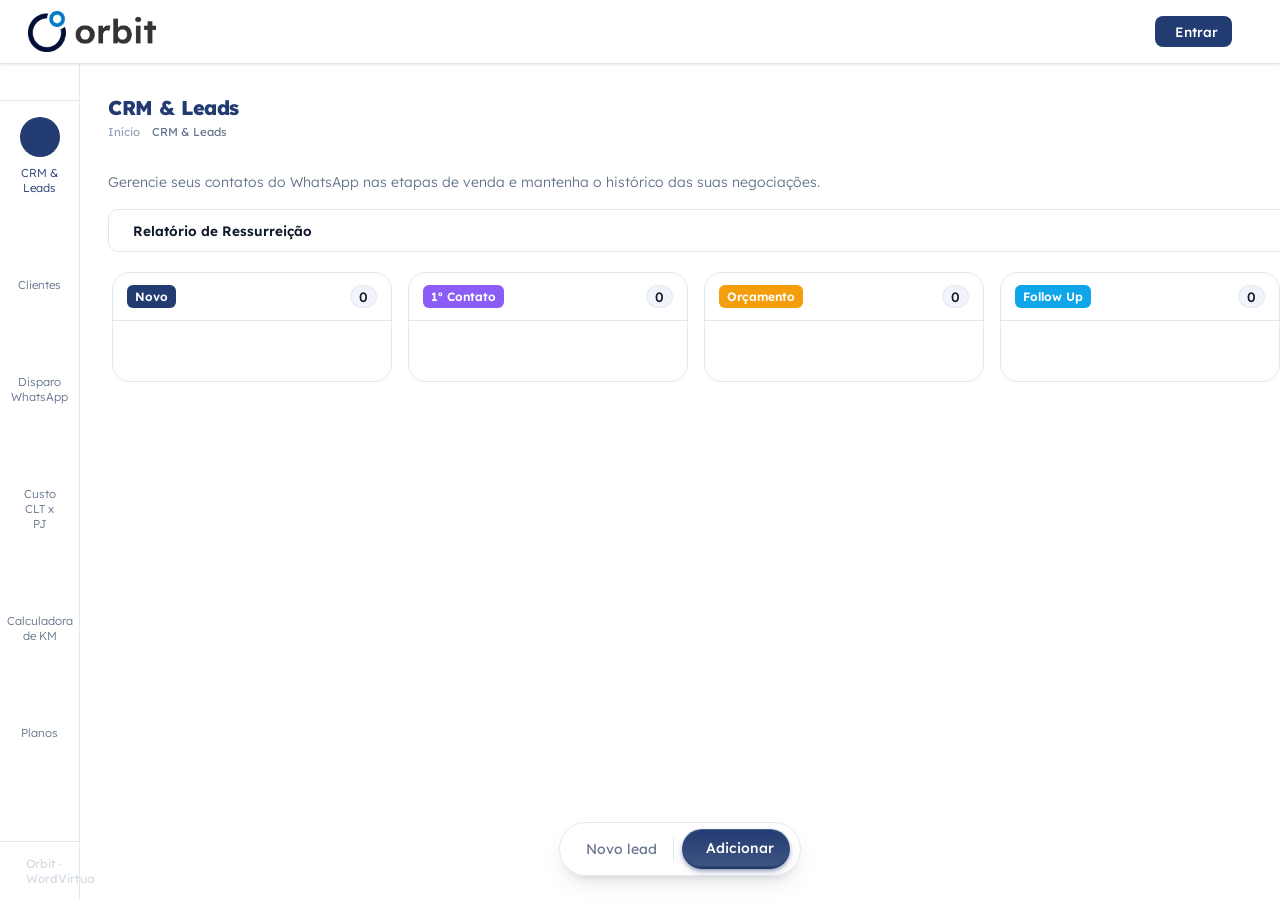
==== commit f020694f: "new file:   .vscode/settings.json 	modified:   assets/css/style.css 	modified:   assets/js/admin.js " ====
--- a/index.html
+++ b/index.html
@@ -57,9 +57,10 @@
         <i class="ph ph-car"></i>
         <span>Calculadora de KM</span>
       </a>
-
-
-
+      <a href="#" class="nav-item" data-tool="planos" onclick="loadTool('planos', this)">
+        <i class="ph ph-squares-four"></i>
+        <span>Planos</span>
+      </a>
 
     </nav>
 
@@ -1408,6 +1409,36 @@
         </div>
       </div>
 
+      <!-- ══════════════════ TOOL: PLANOS ══════════════════ -->
+      <div class="tool-view hidden" id="tool-planos">
+
+        <div class="tool-header">
+          <div class="tool-header-left">
+            <h1 class="tool-title"><i class="ph ph-squares-four"></i> Catálogo de Planos</h1>
+            <nav class="breadcrumb-mini">
+              <a href="#">Início</a>
+              <i class="ph ph-caret-right"></i>
+              <span class="breadcrumb-current-mini">Planos</span>
+            </nav>
+          </div>
+          <div class="tool-header-right">
+            <button class="btn-export" onclick="admOpenPlanTemplateModal()">
+              <i class="ph ph-plus"></i> Novo Plano
+            </button>
+          </div>
+        </div>
+
+        <div class="admin-panel-body">
+          <div class="adm-planos-intro">
+            <p>Defina aqui os planos que você oferece aos seus clientes. Ao atribuir um plano, basta selecionar um da lista — as configurações de créditos, valor e duração já ficam salvas.</p>
+          </div>
+          <div id="adm-plan-templates-list">
+            <p class="adm-tpl-loading"><i class="ph ph-circle-notch adm-spinning"></i> Carregando...</p>
+          </div>
+        </div>
+
+      </div><!-- /tool-planos -->
+
       <!-- ══════════════════ TOOL: ADMIN ══════════════════ -->
       <div class="tool-view hidden" id="tool-admin">
 
@@ -1500,11 +1531,9 @@
           </div>
 
           <!-- ── Governança de Dados ─────────────────────────────── -->
-          <div style="margin-top:24px;padding-top:20px;border-top:1px solid var(--c-border,#e5e7eb);">
-            <h3 style="font-size:0.85rem;font-weight:600;margin-bottom:4px;">
-              <i class="ph ph-database"></i> Governança de Dados — CRM
-            </h3>
-            <p style="font-size:0.8rem;color:var(--c-text-muted,#6b7280);margin-bottom:12px;">
+          <div class="adm-section-divider">
+            <h3 class="adm-section-title"><i class="ph ph-database"></i> Governança de Dados — CRM</h3>
+            <p class="adm-section-desc">
               Migre contatos de <code>disparo_contacts</code> para a coleção centralizada <code>customers</code>.
               Execute uma única vez por conta. A coleção original não será apagada (backup automático).
             </p>
@@ -1542,55 +1571,102 @@
     </main>
 
     <!-- ══ MODAL GLOBAL: Plano de Assinatura ══ -->
-    <div class="disparo-modal-overlay" id="plan-modal-ov"
-         onclick="if(event.target===this) planModalClose()">
-      <div class="disparo-modal" style="max-width:480px;">
-        <div style="display:flex;justify-content:space-between;align-items:center;margin-bottom:4px;">
-          <h3 class="disparo-modal-title" style="margin:0;"><i class="ph ph-currency-circle-dollar"></i> Plano de Assinatura</h3>
-          <button class="disparo-modal-close" onclick="planModalClose()"><i class="ph ph-x"></i></button>
-        </div>
-        <p style="font-size:0.82rem;color:var(--c-text-muted);margin-bottom:16px;" id="plan-modal-client-name">—</p>
-
-        <div style="display:grid;grid-template-columns:1fr 1fr;gap:10px;">
-          <div style="grid-column:1/-1;">
-            <label class="disparo-label">Nome do Plano</label>
-            <input class="disparo-input" id="plan-name" placeholder="Ex: Plano Gold" />
-          </div>
-          <div>
-            <label class="disparo-label">Créditos/Ciclo</label>
-            <input class="disparo-input" id="plan-credits" type="number" min="1" placeholder="4" />
-          </div>
-          <div>
-            <label class="disparo-label">Já usados (atual)</label>
-            <input class="disparo-input" id="plan-used" type="number" min="0" placeholder="0" />
-          </div>
-          <div>
-            <label class="disparo-label">Valor (R$)</label>
-            <input class="disparo-input" id="plan-price" type="number" min="0" step="0.01" placeholder="0,00" />
-          </div>
-          <div>
-            <label class="disparo-label">Próx. Cobrança</label>
-            <input class="disparo-input" id="plan-billing-date" type="date" />
-          </div>
-          <div style="grid-column:1/-1;">
-            <label class="disparo-label">Status</label>
-            <select class="disparo-input" id="plan-status">
-              <option value="active">Ativo</option>
-              <option value="overdue">Atrasado</option>
-              <option value="canceled">Cancelado</option>
-            </select>
-          </div>
-        </div>
-
-        <p style="color:#ef4444;font-size:0.8rem;margin:8px 0 0;" id="plan-modal-error" hidden></p>
-
-        <div class="disparo-modal-footer" style="margin-top:16px;display:flex;gap:8px;justify-content:space-between;align-items:center;">
-          <button class="btn-reset" id="plan-cancel-btn" style="color:#ef4444;" onclick="planCancelConfirm()" hidden>
+    <div class="disparo-modal-overlay" id="plan-modal-ov" onclick="if(event.target===this) planModalClose()">
+      <div class="plan-modal-card">
+        <div class="plan-modal-header">
+          <div class="plan-modal-title-wrap">
+            <div class="plan-modal-icon"><i class="ph ph-currency-circle-dollar"></i></div>
+            <div>
+              <h3 class="plan-modal-title">Plano de Assinatura</h3>
+              <p class="plan-modal-subtitle" id="plan-modal-client-name">—</p>
+            </div>
+          </div>
+          <button class="plan-modal-close" onclick="planModalClose()"><i class="ph ph-x"></i></button>
+        </div>
+
+        <div class="plan-modal-body">
+          <div class="plan-form-grid">
+            <div class="plan-form-group plan-form-group--full">
+              <label class="plan-form-label"><i class="ph ph-squares-four"></i> Plano do Catálogo</label>
+              <select class="plan-form-select" id="plan-tpl-select"
+                onchange="_planModalUpdatePreview(this.value)">
+                <option value="">— Selecione um plano —</option>
+              </select>
+              <p class="plan-no-tpl-warn" id="plan-no-tpl-warn" hidden>
+                <i class="ph ph-warning"></i> Nenhum plano cadastrado.
+                <a href="#" onclick="loadTool('planos', document.querySelector('[data-tool=planos]')); planModalClose(); return false;">
+                  Crie planos em Planos
+                </a>.
+              </p>
+            </div>
+
+            <div class="plan-tpl-preview" id="plan-tpl-preview" hidden></div>
+
+            <div class="plan-form-group plan-form-group--full">
+              <label class="plan-form-label"><i class="ph ph-calendar-blank"></i> Início do Ciclo</label>
+              <input class="plan-form-input" id="plan-start-date" type="date" />
+            </div>
+          </div>
+          <p class="plan-form-error" id="plan-modal-error" hidden></p>
+        </div>
+
+        <div class="plan-modal-footer">
+          <button class="plan-btn-cancel" id="plan-cancel-btn" onclick="planCancelConfirm()" hidden>
             <i class="ph ph-trash"></i> Cancelar Plano
           </button>
-          <div style="display:flex;gap:8px;margin-left:auto;">
-            <button class="btn-reset" onclick="planModalClose()">Fechar</button>
-            <button class="btn-calc" id="plan-modal-save-btn" style="margin:0;width:auto;padding:10px 20px;" onclick="planModalSave()">
+          <div class="plan-modal-actions">
+            <button class="plan-btn-ghost" onclick="planModalClose()">Voltar</button>
+            <button class="plan-btn-primary" id="plan-modal-save-btn" onclick="planModalSave()">
+              <i class="ph ph-floppy-disk"></i> Salvar Plano
+            </button>
+          </div>
+        </div>
+      </div>
+    </div>
+
+    <!-- ══ MODAL: Catálogo de Planos — Criar / Editar Template ══ -->
+    <div class="disparo-modal-overlay" id="adm-tpl-modal" onclick="if(event.target===this) admClosePlanTemplateModal()">
+      <div class="plan-modal-card" style="max-width:420px">
+        <div class="plan-modal-header">
+          <div class="plan-modal-title-wrap">
+            <div class="plan-modal-icon"><i class="ph ph-squares-four"></i></div>
+            <div>
+              <h3 class="plan-modal-title" id="adm-tpl-modal-title">Novo Plano</h3>
+              <p class="plan-modal-subtitle">Defina nome, créditos, valor e duração</p>
+            </div>
+          </div>
+          <button class="plan-modal-close" onclick="admClosePlanTemplateModal()"><i class="ph ph-x"></i></button>
+        </div>
+
+        <div class="plan-modal-body">
+          <div class="plan-form-grid">
+            <div class="plan-form-group plan-form-group--full">
+              <label class="plan-form-label"><i class="ph ph-tag"></i> Nome do Plano</label>
+              <input class="plan-form-input" id="adm-tpl-name" placeholder="Ex: Mensal Básico" />
+            </div>
+
+            <div class="plan-form-group">
+              <label class="plan-form-label"><i class="ph ph-coins"></i> Créditos por Ciclo</label>
+              <input class="plan-form-input" id="adm-tpl-credits" type="number" min="1" placeholder="4" />
+            </div>
+
+            <div class="plan-form-group">
+              <label class="plan-form-label"><i class="ph ph-money"></i> Valor (R$)</label>
+              <input class="plan-form-input" id="adm-tpl-price" type="number" min="0" step="0.01" placeholder="0.00" />
+            </div>
+
+            <div class="plan-form-group plan-form-group--full">
+              <label class="plan-form-label"><i class="ph ph-calendar-blank"></i> Duração do Ciclo (dias)</label>
+              <input class="plan-form-input" id="adm-tpl-duration" type="number" min="1" placeholder="30" />
+            </div>
+          </div>
+          <p class="plan-form-error" id="adm-tpl-modal-error" hidden></p>
+        </div>
+
+        <div class="plan-modal-footer">
+          <div class="plan-modal-actions">
+            <button class="plan-btn-ghost" onclick="admClosePlanTemplateModal()">Cancelar</button>
+            <button class="plan-btn-primary" id="adm-tpl-save-btn" onclick="admSavePlanTemplate()">
               <i class="ph ph-floppy-disk"></i> Salvar
             </button>
           </div>
@@ -2127,6 +2203,21 @@
     </div>
   </div>
 
+    <!-- ══ CUSTOM DIALOG (Alert / Confirm) ══ -->
+    <div class="orbit-dialog-overlay" id="orbit-confirm-ov" onclick="if(event.target===this) document.getElementById('orbit-confirm-ov').classList.remove('open')">
+      <div class="orbit-dialog-card">
+        <div class="orbit-dialog-icon"><i class="ph ph-question"></i></div>
+        <div class="orbit-dialog-content">
+          <h3 class="orbit-dialog-title" id="orbit-confirm-title">Confirmação</h3>
+          <p class="orbit-dialog-desc" id="orbit-confirm-desc">Tem certeza?</p>
+        </div>
+        <div class="orbit-dialog-actions">
+          <button class="orbit-dialog-btn orbit-dialog-btn--cancel" id="orbit-confirm-cancel">Cancelar</button>
+          <button class="orbit-dialog-btn orbit-dialog-btn--confirm" id="orbit-confirm-ok">Confirmar</button>
+        </div>
+      </div>
+    </div>
+
   <!-- Firebase SDK -->
   <script src="https://www.gstatic.com/firebasejs/9.22.0/firebase-app-compat.js"></script>
   <script src="https://www.gstatic.com/firebasejs/9.22.0/firebase-auth-compat.js"></script>
--- a/assets/css/style.css
+++ b/assets/css/style.css
@@ -3384,6 +3384,11 @@
 .timeline-icon--appointment_linked { background: #eff6ff; border-color: #93c5fd; color: #1d4ed8; }
 .timeline-icon--customer_created   { background: #faf5ff; border-color: #c4b5fd; color: #6d28d9; }
 .timeline-icon--stage_change       { background: var(--c-bg); border-color: var(--c-border); color: var(--c-mid); }
+.timeline-icon--promoted_to_client { background: #fef3c7; border-color: #fcd34d; color: #92400e; }
+.timeline-icon--plan_updated       { background: #eff6ff; border-color: #93c5fd; color: #1e40af; }
+.timeline-icon--plan_canceled      { background: #fef2f2; border-color: #fca5a5; color: #991b1b; }
+.timeline-icon--credit_used        { background: #f8fafc; border-color: var(--c-border); color: var(--c-mid); }
+.timeline-icon--cycle_reset        { background: #f0fdf4; border-color: #86efac; color: #166534; }
 
 /* Nota de venda com destaque */
 .timeline-note--sale {
@@ -5877,3 +5882,371 @@
   line-height: 1.5;
 }
 .crm-promote-desc i { font-size: 1rem; margin-top: 1px; flex-shrink: 0; color: #16a34a; }
+
+/* ═══════════════════════════════════════════════════════════════
+   MODAL DE PLANO DE ASSINATURA (PREMIUM)
+   ═══════════════════════════════════════════════════════════════ */
+
+.plan-modal-card {
+  background: var(--c-surface);
+  border: 1px solid var(--c-border);
+  border-radius: var(--radius-lg);
+  width: 100%;
+  max-width: 520px;
+  box-shadow: 0 25px 50px -12px rgba(0, 0, 0, 0.25);
+  animation: slideUp 0.3s cubic-bezier(0.16, 1, 0.3, 1) forwards;
+  overflow: hidden;
+  position: relative;
+  z-index: 1000;
+}
+
+.plan-modal-header {
+  padding: 24px 24px 20px;
+  border-bottom: 1px solid var(--c-border);
+  display: flex;
+  justify-content: space-between;
+  align-items: flex-start;
+  background: var(--c-bg);
+}
+
+.plan-modal-title-wrap {
+  display: flex;
+  align-items: center;
+  gap: 16px;
+}
+
+.plan-modal-icon {
+  width: 48px;
+  height: 48px;
+  border-radius: 12px;
+  background: linear-gradient(135deg, var(--c-blue-lt) 0%, #dbeafe 100%);
+  color: var(--c-blue);
+  display: flex;
+  align-items: center;
+  justify-content: center;
+  font-size: 1.5rem;
+  border: 1px solid rgba(59, 130, 246, 0.2);
+}
+
+.plan-modal-title {
+  margin: 0;
+  font-size: 1.1rem;
+  font-weight: 700;
+  color: var(--c-text);
+  letter-spacing: -0.01em;
+}
+
+.plan-modal-subtitle {
+  margin: 4px 0 0;
+  font-size: 0.85rem;
+  color: var(--c-mid);
+  font-weight: 500;
+}
+
+.plan-modal-close {
+  background: transparent;
+  border: none;
+  width: 32px;
+  height: 32px;
+  border-radius: 8px;
+  color: var(--c-muted);
+  cursor: pointer;
+  display: flex;
+  align-items: center;
+  justify-content: center;
+  transition: all 0.2s;
+  font-size: 1.1rem;
+}
+
+.plan-modal-close:hover {
+  background: var(--c-border);
+  color: var(--c-text);
+}
+
+.plan-modal-body {
+  padding: 24px;
+}
+
+.plan-form-grid {
+  display: grid;
+  grid-template-columns: 1fr 1fr;
+  gap: 16px;
+}
+
+.plan-form-group {
+  display: flex;
+  flex-direction: column;
+  gap: 6px;
+}
+
+.plan-form-group--full {
+  grid-column: 1 / -1;
+}
+
+.plan-form-label {
+  font-size: 0.8rem;
+  font-weight: 600;
+  color: var(--c-dark);
+  display: flex;
+  align-items: center;
+  gap: 6px;
+}
+
+.plan-form-label i {
+  color: var(--c-mid);
+  font-size: 0.95rem;
+}
+
+.plan-form-input, .plan-form-select {
+  width: 100%;
+  padding: 10px 14px;
+  font-size: 0.9rem;
+  font-family: var(--font);
+  color: var(--c-text);
+  background: var(--c-bg);
+  border: 1px solid var(--c-border);
+  border-radius: var(--radius-sm);
+  transition: all 0.2s;
+  box-shadow: inset 0 1px 2px rgba(0,0,0,0.02);
+}
+
+.plan-form-input:focus, .plan-form-select:focus {
+  outline: none;
+  border-color: var(--c-blue);
+  background: var(--c-surface);
+  box-shadow: 0 0 0 3px var(--c-blue-lt);
+}
+
+.plan-form-error {
+  color: var(--c-red);
+  font-size: 0.8rem;
+  font-weight: 500;
+  margin: 16px 0 0;
+  background: var(--c-red-lt);
+  padding: 8px 12px;
+  border-radius: 6px;
+  display: flex;
+  align-items: center;
+  gap: 6px;
+}
+
+.plan-modal-footer {
+  padding: 16px 24px;
+  border-top: 1px solid var(--c-border);
+  background: var(--c-bg);
+  display: flex;
+  justify-content: space-between;
+  align-items: center;
+}
+
+.plan-modal-actions {
+  display: flex;
+  gap: 10px;
+  margin-left: auto;
+}
+
+.plan-btn-ghost {
+  background: transparent;
+  border: 1px solid transparent;
+  padding: 8px 16px;
+  font-size: 0.85rem;
+  font-weight: 600;
+  color: var(--c-mid);
+  border-radius: var(--radius-sm);
+  cursor: pointer;
+  transition: all 0.2s;
+}
+
+.plan-btn-ghost:hover {
+  background: var(--c-border);
+  color: var(--c-text);
+}
+
+.plan-btn-cancel {
+  background: transparent;
+  border: 1px solid var(--c-red-lt);
+  padding: 8px 16px;
+  font-size: 0.85rem;
+  font-weight: 600;
+  color: var(--c-red);
+  border-radius: var(--radius-sm);
+  cursor: pointer;
+  transition: all 0.2s;
+  display: flex;
+  align-items: center;
+  gap: 6px;
+}
+
+.plan-btn-cancel:hover {
+  background: var(--c-red-lt);
+}
+
+.plan-btn-primary {
+  background: var(--c-blue);
+  border: none;
+  padding: 8px 20px;
+  font-size: 0.85rem;
+  font-weight: 600;
+  color: #fff;
+  border-radius: var(--radius-sm);
+  cursor: pointer;
+  transition: all 0.2s;
+  display: flex;
+  align-items: center;
+  gap: 6px;
+  box-shadow: 0 2px 4px rgba(59, 130, 246, 0.25);
+}
+
+.plan-btn-primary:hover {
+  background: var(--c-blue-dk);
+  transform: translateY(-1px);
+  box-shadow: 0 4px 6px rgba(59, 130, 246, 0.3);
+}
+
+.plan-btn-primary:active {
+  transform: translateY(0);
+}
+
+/* ── Preview do template selecionado no modal de plano ─────── */
+.plan-tpl-preview {
+  grid-column: 1 / -1;
+  background: var(--c-blue-lt, #eff6ff);
+  border: 1px solid #bfdbfe;
+  border-radius: 10px;
+  padding: 10px 14px;
+}
+.plan-tpl-preview-row {
+  display: flex; gap: 20px; flex-wrap: wrap;
+  font-size: 0.82rem; color: var(--c-blue, #2563eb); font-weight: 600;
+}
+.plan-tpl-preview-row span { display: flex; align-items: center; gap: 5px; }
+.plan-tpl-preview-row i   { font-size: 1rem; }
+
+/* ── Aviso "sem templates" no modal de plano ───────────────── */
+.plan-no-tpl-warn {
+  font-size: 0.8rem; color: #b45309; margin: 6px 0 0;
+  display: flex; align-items: center; gap: 6px;
+}
+.plan-no-tpl-warn a { color: #b45309; font-weight: 600; }
+
+/* ─────────────────────────────────────────────────────────────
+   CATÁLOGO DE PLANOS — Admin
+   ───────────────────────────────────────────────────────────── */
+.adm-section-divider {
+  margin-top: 28px;
+  padding-top: 22px;
+  border-top: 1px solid var(--c-border, #e5e7eb);
+}
+.adm-section-header {
+  display: flex; align-items: flex-start; justify-content: space-between; gap: 12px;
+  margin-bottom: 16px; flex-wrap: wrap;
+}
+.adm-section-title {
+  font-size: 0.9rem; font-weight: 700; color: var(--c-dark, #111); margin: 0 0 4px;
+  display: flex; align-items: center; gap: 6px;
+}
+.adm-section-desc {
+  font-size: 0.8rem; color: var(--c-text-muted, #6b7280); margin: 0;
+}
+.adm-planos-intro {
+  margin-bottom: 20px;
+  padding: 14px 16px;
+  background: var(--c-bg, #f9fafb);
+  border: 1px solid var(--c-border, #e5e7eb);
+  border-radius: 10px;
+  font-size: 0.83rem;
+  color: var(--c-text-muted, #6b7280);
+  line-height: 1.5;
+}
+.adm-tpl-loading {
+  font-size: 0.82rem; color: var(--c-text-muted, #6b7280);
+  display: flex; align-items: center; gap: 6px;
+}
+.adm-tpl-empty {
+  display: flex; align-items: center; gap: 10px;
+  padding: 16px; background: var(--c-bg, #f9fafb);
+  border: 1px dashed var(--c-border, #e5e7eb); border-radius: 10px;
+  color: var(--c-text-muted, #6b7280); font-size: 0.83rem;
+}
+.adm-tpl-empty i { font-size: 1.4rem; flex-shrink: 0; }
+
+/* Grade de cards de templates */
+.adm-tpl-grid {
+  display: grid;
+  grid-template-columns: repeat(auto-fill, minmax(200px, 1fr));
+  gap: 12px;
+}
+.adm-tpl-card {
+  background: var(--c-surface, #fff);
+  border: 1px solid var(--c-border, #e5e7eb);
+  border-radius: 12px; padding: 14px 16px;
+  display: flex; flex-direction: column; gap: 10px;
+  transition: box-shadow 0.15s, border-color 0.15s;
+}
+.adm-tpl-card:hover {
+  border-color: var(--c-blue, #2563eb);
+  box-shadow: 0 2px 8px rgba(37, 99, 235, 0.1);
+}
+.adm-tpl-card-header {
+  display: flex; align-items: center; justify-content: space-between; gap: 8px;
+}
+.adm-tpl-name {
+  font-size: 0.88rem; font-weight: 700; color: var(--c-dark, #111);
+  overflow: hidden; text-overflow: ellipsis; white-space: nowrap;
+}
+.adm-tpl-actions { display: flex; gap: 4px; flex-shrink: 0; }
+.adm-tpl-btn {
+  width: 28px; height: 28px; border-radius: 7px;
+  border: 1px solid var(--c-border, #e5e7eb); background: transparent;
+  cursor: pointer; display: flex; align-items: center; justify-content: center;
+  font-size: 0.85rem; color: var(--c-mid, #555); transition: all 0.15s;
+}
+.adm-tpl-btn--edit:hover { color: var(--c-blue, #2563eb); border-color: #bfdbfe; background: #eff6ff; }
+.adm-tpl-btn--del:hover  { color: #dc2626; border-color: #fca5a5; background: #fef2f2; }
+.adm-tpl-card-body { display: flex; flex-direction: column; gap: 5px; }
+.adm-tpl-detail {
+  display: flex; align-items: center; gap: 6px;
+  font-size: 0.8rem; color: var(--c-text-muted, #6b7280);
+}
+.adm-tpl-detail i { color: var(--c-blue, #2563eb); font-size: 0.9rem; }
+
+/* ═══════════════════════════════════════════════════════════════
+   CUSTOM DIALOGS (Alert / Confirm)
+   ═══════════════════════════════════════════════════════════════ */
+.orbit-dialog-overlay {
+  position: fixed; inset: 0; z-index: 9999;
+  background: rgba(15, 23, 42, 0.6); backdrop-filter: blur(4px); -webkit-backdrop-filter: blur(4px);
+  display: flex; align-items: center; justify-content: center;
+  opacity: 0; pointer-events: none; transition: opacity 0.2s;
+}
+.orbit-dialog-overlay.open { opacity: 1; pointer-events: auto; }
+.orbit-dialog-card {
+  background: var(--c-surface); width: 100%; max-width: 360px;
+  border-radius: 16px; padding: 24px; text-align: center;
+  box-shadow: 0 20px 25px -5px rgba(0,0,0,0.1), 0 10px 10px -5px rgba(0,0,0,0.04);
+  transform: scale(0.95); transition: transform 0.2s cubic-bezier(0.175, 0.885, 0.32, 1.275);
+}
+.orbit-dialog-overlay.open .orbit-dialog-card { transform: scale(1); }
+.orbit-dialog-icon {
+  width: 56px; height: 56px; border-radius: 50%;
+  background: var(--c-blue-lt); color: var(--c-blue);
+  display: flex; align-items: center; justify-content: center;
+  font-size: 2rem; margin: 0 auto 16px;
+}
+.orbit-dialog-title { font-size: 1.15rem; font-weight: 700; color: var(--c-text); margin: 0 0 8px; }
+.orbit-dialog-desc { font-size: 0.9rem; color: var(--c-mid); margin: 0 0 24px; line-height: 1.5; }
+.orbit-dialog-actions { display: flex; gap: 12px; }
+.orbit-dialog-btn {
+  flex: 1; padding: 10px 16px; border-radius: 8px; font-size: 0.9rem; font-weight: 600;
+  cursor: pointer; transition: all 0.2s; border: none; outline: none;
+}
+.orbit-dialog-btn--cancel { background: var(--c-bg); color: var(--c-text); border: 1px solid var(--c-border); }
+.orbit-dialog-btn--cancel:hover { background: var(--c-border); }
+.orbit-dialog-btn--confirm { background: var(--c-blue); color: #fff; }
+.orbit-dialog-btn--confirm:hover { background: var(--c-blue-dk); }
+.orbit-dialog-card--danger .orbit-dialog-icon { background: var(--c-red-lt); color: var(--c-red); }
+.orbit-dialog-card--danger .orbit-dialog-btn--confirm { background: var(--c-red); }
+.orbit-dialog-card--danger .orbit-dialog-btn--confirm:hover { background: #b91c1c; }
+.orbit-dialog-card--alert .orbit-dialog-btn--cancel { display: none; }
+.orbit-dialog-card--alert .orbit-dialog-icon { background: var(--c-amber-lt); color: #d97706; }
+
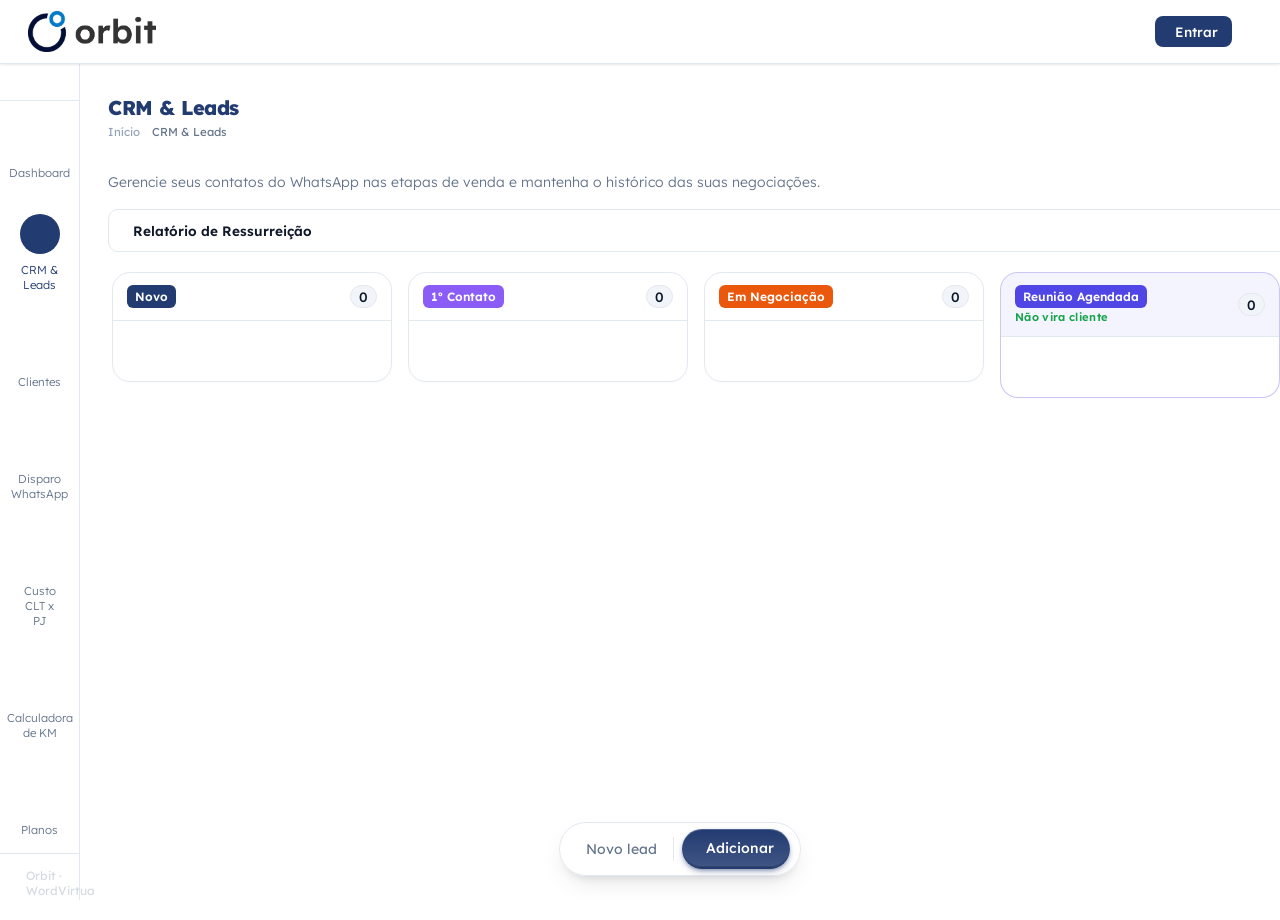
==== commit a5a80947: "modified:   assets/css/style.css 	modified:   assets/js/crm.js 	modified:   assets/js/script.js 	mod" ====
--- a/index.html
+++ b/index.html
@@ -33,6 +33,10 @@
     </div>
 
     <nav class="sidebar-nav">
+      <a href="#" class="nav-item" data-tool="dashboard" onclick="loadTool('dashboard', this)">
+        <i class="ph ph-chart-pie"></i>
+        <span>Dashboard</span>
+      </a>
       <a href="#" class="nav-item active" data-tool="crm" onclick="loadTool('crm', this)">
         <i class="ph ph-kanban"></i>
         <span>CRM & Leads</span>
@@ -1077,6 +1081,27 @@
               <div class="crm-col-body" id="col-contato"></div>
             </div>
 
+            <div class="crm-col" data-stage="negociacao">
+              <div class="crm-col-header">
+                <div><span class="crm-badge crm-badge--negociacao">Em Negociação</span></div>
+                <span class="crm-col-count" id="count-negociacao">0</span>
+              </div>
+              <div class="crm-col-body" id="col-negociacao"></div>
+            </div>
+
+            <div class="crm-col crm-col--reuniao" data-stage="reuniao">
+              <div class="crm-col-header">
+                <div>
+                  <span class="crm-badge crm-badge--reuniao">
+                    <i class="ph ph-calendar-check"></i> Reunião Agendada
+                  </span>
+                  <div class="crm-col-subtitle crm-col-subtitle--reuniao">Não vira cliente</div>
+                </div>
+                <span class="crm-col-count" id="count-reuniao">0</span>
+              </div>
+              <div class="crm-col-body" id="col-reuniao"></div>
+            </div>
+
             <div class="crm-col" data-stage="orcamento">
               <div class="crm-col-header">
                 <div><span class="crm-badge crm-badge--orcamento">Orçamento</span></div>
@@ -1128,6 +1153,14 @@
               <i class="ph ph-trophy"></i>
               <span>Este lead será <strong>promovido a Cliente</strong> automaticamente.</span>
             </div>
+            <!-- Aviso: só aparece quando destino = reuniao -->
+            <div class="crm-transition-reuniao-alert" id="crm-transition-reuniao-alert" hidden>
+              <i class="ph ph-calendar-check"></i>
+              <span>Reunião registrada. <strong>Não converte em cliente</strong> — crie o agendamento separadamente.</span>
+              <button class="crm-reuniao-alert-link" onclick="crmCloseTransitionModal(); loadTool('sched', null);">
+                Ir à Agenda <i class="ph ph-arrow-right"></i>
+              </button>
+            </div>
             <div class="form-field">
               <label>Resumo / Nota <span class="label-unit">opcional</span></label>
               <textarea id="crm-transition-note" rows="3" placeholder="Ex: Cliente pediu desconto de 5%..."></textarea>
@@ -1137,6 +1170,86 @@
               <button class="btn-calc" id="crm-transition-confirm-btn"
                 style="margin-top:0;width:auto;padding:10px 20px;" onclick="crmConfirmTransition()">
                 <i class="ph ph-check"></i> Salvar
+              </button>
+            </div>
+          </div>
+        </div>
+
+        <!-- Modal Follow-up no Disparo WhatsApp -->
+        <div class="disparo-modal-overlay" id="crm-followup-modal" onclick="crmCloseFollowUpModal(event)">
+          <div class="disparo-modal">
+            <h3 class="disparo-modal-title">
+              <i class="ph ph-calendar-check" style="color:#0ea5e9;"></i> Agendar Follow-up
+            </h3>
+
+            <!-- Lead selecionado -->
+            <div class="crm-reunion-lead-info" id="crm-followup-lead-name"></div>
+
+            <!-- Aviso de integração com o Disparo -->
+            <div class="crm-followup-info-alert">
+              <i class="ph ph-whatsapp-logo"></i>
+              <span>O follow-up será agendado no <strong>Disparo WhatsApp</strong> e aparecerá nos filtros <em>Hoje</em> e <em>Atrasados</em> quando vencer.</span>
+            </div>
+
+            <div class="form-field">
+              <label>Data do Follow-up</label>
+              <input type="date" id="crm-followup-date" class="form-control" />
+            </div>
+
+            <div class="form-field" style="margin-top:12px;">
+              <label>Contexto / Observações <span class="label-unit">opcional</span></label>
+              <textarea id="crm-followup-notes" rows="2"
+                placeholder="Ex: Ligar para confirmar interesse na proposta..."></textarea>
+            </div>
+
+            <p id="crm-followup-error" class="crm-reunion-error hidden"></p>
+
+            <div class="disparo-modal-footer">
+              <button class="btn-reset" onclick="crmCloseFollowUpModal()">Cancelar</button>
+              <button class="btn-calc" style="margin-top:0;width:auto;padding:10px 20px;" onclick="crmSaveFollowUp()">
+                <i class="ph ph-calendar-check"></i> Agendar Follow-up
+              </button>
+            </div>
+          </div>
+        </div>
+
+        <!-- Modal Agendamento de Reunião -->
+        <div class="disparo-modal-overlay" id="crm-reunion-modal" onclick="crmCloseReunionModal(event)">
+          <div class="disparo-modal">
+            <h3 class="disparo-modal-title">
+              <i class="ph ph-calendar-check"></i> Agendar Reunião
+            </h3>
+
+            <!-- Lead selecionado -->
+            <div class="crm-reunion-lead-info" id="crm-reunion-lead-name"></div>
+
+            <!-- Alerta informativo -->
+            <div class="crm-transition-reuniao-alert" style="margin-bottom:16px;">
+              <i class="ph ph-info"></i>
+              <span>Esta reunião <strong>não converte</strong> o lead em cliente. O agendamento será criado na sua Agenda automaticamente.</span>
+            </div>
+
+            <div class="form-field">
+              <label>Data da Reunião</label>
+              <input type="date" id="crm-reunion-date" class="form-control" />
+            </div>
+
+            <div class="form-field" style="margin-top:12px;">
+              <label>Horário</label>
+              <select id="crm-reunion-time" class="form-control"></select>
+            </div>
+
+            <div class="form-field" style="margin-top:12px;">
+              <label>Observações <span class="label-unit">opcional</span></label>
+              <textarea id="crm-reunion-notes" rows="2" placeholder="Ex: Apresentar proposta de contrato..."></textarea>
+            </div>
+
+            <p id="crm-reunion-error" class="crm-reunion-error hidden"></p>
+
+            <div class="disparo-modal-footer">
+              <button class="btn-reset" onclick="crmCloseReunionModal()">Cancelar</button>
+              <button class="btn-calc" style="margin-top:0;width:auto;padding:10px 20px;" onclick="crmSaveReunion()">
+                <i class="ph ph-calendar-check"></i> Agendar Reunião
               </button>
             </div>
           </div>
@@ -1546,6 +1659,35 @@
         </div>
       </div><!-- /tool-admin -->
 
+      <!-- ══════════════════ TOOL: DASHBOARD ══════════════════ -->
+      <div class="tool-view hidden" id="tool-dashboard">
+
+        <div class="tool-header">
+          <div class="tool-header-left">
+            <h1 class="tool-title">Dashboard</h1>
+            <nav class="breadcrumb-mini">
+              <a href="#">Início</a>
+              <i class="ph ph-caret-right"></i>
+              <span class="breadcrumb-current-mini">Visão Geral</span>
+            </nav>
+          </div>
+          <div class="tool-header-right">
+            <button class="dash-refresh-btn" onclick="dashboardRender()">
+              <i class="ph ph-arrows-clockwise"></i>
+              <span>Atualizar</span>
+            </button>
+          </div>
+        </div>
+
+        <div class="tool-body dash-tool-body" id="dash-body">
+          <div class="dash-empty-state">
+            <i class="ph ph-chart-pie"></i>
+            <p>Carregando dados do dashboard…</p>
+          </div>
+        </div>
+
+      </div><!-- /tool-dashboard -->
+
       <!-- ══════════════════ PLACEHOLDER: EM BREVE ══════════════════ -->
       <div class="tool-view hidden" id="tool-coming-soon">
         <div class="tool-header">
@@ -1569,6 +1711,19 @@
       </div>
 
     </main>
+
+    <!-- ══ MODAL DASHBOARD: Detalhes do Card ══ -->
+    <div class="disparo-modal-overlay" id="dash-detail-modal" onclick="dashDetailClose(event)">
+      <div class="dash-detail-card">
+        <div class="dash-detail-header">
+          <h3 class="dash-detail-title" id="dash-detail-title">Detalhes</h3>
+          <button class="dash-detail-close" onclick="document.getElementById('dash-detail-modal').classList.remove('open')">
+            <i class="ph ph-x"></i>
+          </button>
+        </div>
+        <div class="dash-detail-body" id="dash-detail-body"></div>
+      </div>
+    </div>
 
     <!-- ══ MODAL GLOBAL: Plano de Assinatura ══ -->
     <div class="disparo-modal-overlay" id="plan-modal-ov" onclick="if(event.target===this) planModalClose()">
@@ -1716,6 +1871,16 @@
         <!-- Dados de contato -->
         <div class="crm-profile-details" id="crm-profile-details"></div>
 
+        <!-- Ações rápidas -->
+        <div class="crm-profile-actions">
+          <button class="crm-profile-action-btn crm-profile-action-btn--sched" onclick="crmBookFromClient()">
+            <i class="ph ph-calendar-plus"></i> Criar Agendamento
+          </button>
+          <button class="crm-profile-action-btn" onclick="crmCloseHistoryModal(); loadTool('sched', document.querySelector('.nav-item[onclick*=\'sched\']'))">
+            <i class="ph ph-calendar-blank"></i> Ver Agenda
+          </button>
+        </div>
+
         <!-- Histórico -->
         <div class="crm-profile-section-title">
           <i class="ph ph-clock-counter-clockwise"></i> Histórico de Interações
--- a/assets/css/style.css
+++ b/assets/css/style.css
@@ -3172,12 +3172,149 @@
   color: #fff;
   display: inline-block;
 }
-.crm-badge--novo      { background: var(--c-blue); }
-.crm-badge--contato   { background: #8b5cf6; } /* roxo */
-.crm-badge--orcamento { background: #f59e0b; } /* laranja */
-.crm-badge--followup  { background: #0ea5e9; } /* azul claro */
-.crm-badge--fechado   { background: var(--c-green); }
-.crm-badge--perdido   { background: var(--c-red); }
+.crm-badge--novo        { background: var(--c-blue); }
+.crm-badge--contato     { background: #8b5cf6; } /* roxo */
+.crm-badge--negociacao  { background: #ea580c; } /* laranja escuro */
+.crm-badge--reuniao     { background: #4f46e5; } /* índigo */
+.crm-badge--orcamento   { background: #f59e0b; } /* âmbar */
+.crm-badge--followup    { background: #0ea5e9; } /* azul claro */
+.crm-badge--fechado     { background: var(--c-green); }
+.crm-badge--perdido     { background: var(--c-red); }
+
+/* ── Coluna especial: Reunião Agendada ──────────────────────── */
+.crm-col--reuniao {
+  border-color: rgba(79, 70, 229, 0.3);
+}
+.crm-col--reuniao .crm-col-header {
+  background: rgba(79, 70, 229, 0.06);
+}
+.crm-col-subtitle--reuniao {
+  font-size: 0.7rem;
+  color: #818cf8;
+  margin-top: 2px;
+  font-weight: 500;
+}
+
+/* ── Barra de reunião no card ───────────────────────────────── */
+.crm-card-reunion-bar {
+  display: flex;
+  align-items: center;
+  gap: 6px;
+  font-size: 0.75rem;
+  color: #818cf8;
+  background: rgba(79, 70, 229, 0.08);
+  border: 1px solid rgba(79, 70, 229, 0.2);
+  border-radius: 4px;
+  padding: 5px 8px;
+  margin-bottom: 8px;
+}
+.crm-card-reunion-bar i {
+  font-size: 0.85rem;
+  flex-shrink: 0;
+}
+.crm-card-reunion-bar span {
+  flex: 1;
+  font-weight: 500;
+}
+.crm-btn-goto-sched {
+  display: flex;
+  align-items: center;
+  gap: 3px;
+  background: none;
+  border: 1px solid rgba(79, 70, 229, 0.35);
+  color: #818cf8;
+  font-size: 0.7rem;
+  font-weight: 600;
+  padding: 3px 7px;
+  border-radius: 4px;
+  cursor: pointer;
+  white-space: nowrap;
+  transition: all 0.15s;
+}
+.crm-btn-goto-sched:hover {
+  background: rgba(79, 70, 229, 0.15);
+  border-color: #818cf8;
+}
+
+/* ── Alerta de integração WhatsApp no modal de follow-up ────── */
+.crm-followup-info-alert {
+  display: flex;
+  align-items: flex-start;
+  gap: 10px;
+  background: #f0fdf4;
+  border: 1px solid #86efac;
+  border-radius: var(--radius-md);
+  padding: 10px 14px;
+  font-size: 0.82rem;
+  color: #166534;
+  margin-bottom: 16px;
+}
+.crm-followup-info-alert i {
+  font-size: 1.1rem;
+  flex-shrink: 0;
+  color: #16a34a;
+  margin-top: 1px;
+}
+
+/* ── Info do lead no modal de reunião ───────────────────────── */
+.crm-reunion-lead-info {
+  font-size: 0.9rem;
+  font-weight: 600;
+  color: var(--c-text);
+  padding: 8px 12px;
+  background: var(--c-bg);
+  border: 1px solid var(--c-border);
+  border-radius: var(--radius-sm);
+  margin-bottom: 14px;
+}
+
+/* Mensagem de erro inline no modal de reunião */
+.crm-reunion-error {
+  color: var(--c-red);
+  font-size: 0.82rem;
+  margin-top: 8px;
+}
+.crm-reunion-error.hidden { display: none; }
+
+/* ── Alerta reunião no modal de transição ───────────────────── */
+.crm-transition-reuniao-alert {
+  display: flex;
+  align-items: center;
+  gap: 10px;
+  background: rgba(79, 70, 229, 0.08);
+  border: 1px solid rgba(79, 70, 229, 0.25);
+  border-radius: var(--radius-md);
+  padding: 10px 14px;
+  font-size: 0.82rem;
+  color: #818cf8;
+  margin-bottom: 14px;
+  flex-wrap: wrap;
+}
+.crm-transition-reuniao-alert i {
+  font-size: 1.1rem;
+  flex-shrink: 0;
+}
+.crm-transition-reuniao-alert span {
+  flex: 1;
+}
+.crm-reuniao-alert-link {
+  display: flex;
+  align-items: center;
+  gap: 4px;
+  background: none;
+  border: 1px solid rgba(79, 70, 229, 0.4);
+  color: #818cf8;
+  font-size: 0.75rem;
+  font-weight: 600;
+  padding: 4px 10px;
+  border-radius: 4px;
+  cursor: pointer;
+  white-space: nowrap;
+  transition: all 0.15s;
+}
+.crm-reuniao-alert-link:hover {
+  background: rgba(79, 70, 229, 0.15);
+}
 
 .crm-col-count {
   font-size: 0.85rem;
@@ -3602,6 +3739,73 @@
 .disparo-followup-status--upcoming { background: var(--c-blue-lt);  color: var(--c-blue); }
 .disparo-followup-status--today    { background: var(--c-amber-lt); color: #92400e; }
 .disparo-followup-status--overdue  { background: var(--c-red-lt);   color: var(--c-red);  }
+
+/* Botão WhatsApp direto no follow-up (hoje/vencido) */
+.disparo-followup-wa {
+  display: inline-flex;
+  align-items: center;
+  gap: 4px;
+  font-size: .75rem;
+  font-weight: 600;
+  color: #16a34a;
+  background: #dcfce7;
+  border: 1px solid #86efac;
+  border-radius: 20px;
+  padding: 2px 9px;
+  text-decoration: none;
+  white-space: nowrap;
+  transition: background .15s, border-color .15s;
+}
+.disparo-followup-wa:hover { background: #bbf7d0; border-color: #4ade80; }
+
+/* Botões de ação secundários no hero do disparo */
+.disparo-hero-actions {
+  display: flex;
+  flex-wrap: wrap;
+  gap: 6px;
+  align-items: center;
+}
+.disparo-btn-action-sm {
+  display: inline-flex;
+  align-items: center;
+  gap: 5px;
+  font-size: .78rem;
+  font-weight: 500;
+  color: var(--c-muted);
+  background: var(--c-bg);
+  border: 1px solid var(--c-border);
+  border-radius: var(--radius-sm);
+  padding: 5px 10px;
+  cursor: pointer;
+  transition: all .15s;
+}
+.disparo-btn-action-sm:hover { border-color: var(--c-blue); color: var(--c-blue); }
+.disparo-btn-action-sm--sched:hover { border-color: #4f46e5; color: #4f46e5; }
+
+/* Barra de ações rápidas no modal de perfil do cliente */
+.crm-profile-actions {
+  display: flex;
+  gap: 8px;
+  margin: 12px 0 16px;
+  flex-wrap: wrap;
+}
+.crm-profile-action-btn {
+  display: inline-flex;
+  align-items: center;
+  gap: 6px;
+  font-size: .8rem;
+  font-weight: 600;
+  color: var(--c-muted);
+  background: var(--c-bg);
+  border: 1px solid var(--c-border);
+  border-radius: var(--radius-sm);
+  padding: 7px 14px;
+  cursor: pointer;
+  transition: all .15s;
+}
+.crm-profile-action-btn:hover { border-color: var(--c-blue); color: var(--c-blue); background: var(--c-blue-lt, #eff6ff); }
+.crm-profile-action-btn--sched { border-color: rgba(79,70,229,.3); color: #4f46e5; background: rgba(79,70,229,.05); }
+.crm-profile-action-btn--sched:hover { border-color: #4f46e5; background: rgba(79,70,229,.1); }
 
 /* ═══════════════════════════════════════════════════════════════
    DOCK — variante secundária
@@ -6250,3 +6454,629 @@
 .orbit-dialog-card--alert .orbit-dialog-btn--cancel { display: none; }
 .orbit-dialog-card--alert .orbit-dialog-icon { background: var(--c-amber-lt); color: #d97706; }
 
+/* ═══════════════════════════════════════════════════════════════
+   DASHBOARD
+   ═══════════════════════════════════════════════════════════════ */
+
+/* ── Wrapper & Header ───────────────────────────────────────── */
+.dash-tool-body {
+  display: flex;
+  flex-direction: column;
+  gap: 24px;
+  padding-bottom: 40px;
+}
+
+.dash-refresh-btn {
+  display: inline-flex;
+  align-items: center;
+  gap: 6px;
+  padding: 8px 16px;
+  border-radius: 8px;
+  background: var(--c-blue-lt);
+  color: var(--c-blue);
+  font-size: 0.85rem;
+  font-weight: 600;
+  border: none;
+  cursor: pointer;
+  transition: background var(--trans);
+}
+.dash-refresh-btn:hover { background: #d0ddf5; }
+
+.dash-empty-state {
+  text-align: center;
+  padding: 60px 20px;
+  color: var(--c-light);
+}
+.dash-empty-state i { font-size: 3rem; display: block; margin-bottom: 12px; }
+.dash-empty-state p { font-size: 0.95rem; }
+
+/* ── Alertas topo ───────────────────────────────────────────── */
+.dash-alerts-row {
+  display: flex;
+  flex-wrap: wrap;
+  gap: 10px;
+}
+
+.dash-alert {
+  display: inline-flex;
+  align-items: center;
+  gap: 8px;
+  padding: 10px 16px;
+  border-radius: 10px;
+  font-size: 0.875rem;
+  font-weight: 600;
+  flex: 1;
+  min-width: 180px;
+}
+.dash-alert i { font-size: 1.1rem; flex-shrink: 0; }
+
+.dash-alert--red    { background: var(--c-red-lt);   color: #b91c1c; }
+.dash-alert--blue   { background: #dbeafe;            color: #1d4ed8; }
+.dash-alert--indigo { background: #e0e7ff;            color: #4338ca; }
+.dash-alert--amber  { background: var(--c-amber-lt);  color: #b45309; }
+
+/* ── KPI Grid ───────────────────────────────────────────────── */
+.dash-kpi-grid {
+  display: grid;
+  grid-template-columns: repeat(4, 1fr);
+  gap: 14px;
+}
+
+.dash-kpi {
+  display: flex;
+  align-items: flex-start;
+  gap: 14px;
+  background: var(--c-surface);
+  border-radius: var(--radius-md);
+  padding: 18px 16px;
+  box-shadow: var(--shadow-sm);
+  border-left: 4px solid transparent;
+  transition: transform var(--trans), box-shadow var(--trans);
+}
+.dash-kpi:hover { transform: translateY(-2px); box-shadow: var(--shadow-md); }
+
+.dash-kpi-icon {
+  width: 44px;
+  height: 44px;
+  border-radius: 10px;
+  display: flex;
+  align-items: center;
+  justify-content: center;
+  font-size: 1.35rem;
+  flex-shrink: 0;
+}
+.dash-kpi-info { flex: 1; min-width: 0; }
+.dash-kpi-label {
+  font-size: 0.75rem;
+  font-weight: 600;
+  color: var(--c-mid);
+  text-transform: uppercase;
+  letter-spacing: 0.04em;
+  margin-bottom: 4px;
+  white-space: nowrap;
+  overflow: hidden;
+  text-overflow: ellipsis;
+}
+.dash-kpi-value {
+  font-size: 2rem;
+  font-weight: 700;
+  line-height: 1;
+  margin-bottom: 4px;
+}
+.dash-kpi-sub {
+  font-size: 0.78rem;
+  color: var(--c-mid);
+}
+.dash-kpi-sub strong { color: var(--c-dark); }
+
+/* KPI color variants */
+.dash-kpi--blue   { border-color: #3b82f6; }
+.dash-kpi--blue   .dash-kpi-icon  { background: #dbeafe; color: #1d4ed8; }
+.dash-kpi--blue   .dash-kpi-value { color: #1d4ed8; }
+
+.dash-kpi--teal   { border-color: #14b8a6; }
+.dash-kpi--teal   .dash-kpi-icon  { background: #ccfbf1; color: #0f766e; }
+.dash-kpi--teal   .dash-kpi-value { color: #0f766e; }
+
+.dash-kpi--green  { border-color: var(--c-green); }
+.dash-kpi--green  .dash-kpi-icon  { background: var(--c-green-lt); color: var(--c-green-dk); }
+.dash-kpi--green  .dash-kpi-value { color: var(--c-green-dk); }
+
+.dash-kpi--red    { border-color: var(--c-red); }
+.dash-kpi--red    .dash-kpi-icon  { background: var(--c-red-lt); color: #b91c1c; }
+.dash-kpi--red    .dash-kpi-value { color: #b91c1c; }
+
+.dash-kpi--orange { border-color: #f97316; }
+.dash-kpi--orange .dash-kpi-icon  { background: #ffedd5; color: #c2410c; }
+.dash-kpi--orange .dash-kpi-value { color: #c2410c; }
+
+.dash-kpi--amber  { border-color: var(--c-amber); }
+.dash-kpi--amber  .dash-kpi-icon  { background: var(--c-amber-lt); color: #b45309; }
+.dash-kpi--amber  .dash-kpi-value { color: #b45309; }
+
+.dash-kpi--indigo { border-color: #6366f1; }
+.dash-kpi--indigo .dash-kpi-icon  { background: #e0e7ff; color: #4338ca; }
+.dash-kpi--indigo .dash-kpi-value { color: #4338ca; }
+
+.dash-kpi--purple { border-color: #a855f7; }
+.dash-kpi--purple .dash-kpi-icon  { background: #f3e8ff; color: #7c3aed; }
+.dash-kpi--purple .dash-kpi-value { color: #7c3aed; }
+
+/* ── Seção + Gráfico de Barras ──────────────────────────────── */
+.dash-section { display: flex; flex-direction: column; gap: 12px; }
+.dash-section-header {
+  display: flex;
+  align-items: center;
+  justify-content: space-between;
+  gap: 8px;
+}
+.dash-section-title {
+  font-size: 1rem;
+  font-weight: 700;
+  color: var(--c-dark);
+  display: flex;
+  align-items: center;
+  gap: 8px;
+}
+.dash-section-meta { font-size: 0.8rem; color: var(--c-mid); }
+
+.dash-chart-card {
+  background: var(--c-surface);
+  border-radius: var(--radius-md);
+  box-shadow: var(--shadow-sm);
+  padding: 20px 20px 16px;
+  overflow: hidden;
+}
+
+.dash-bar-chart {
+  display: flex;
+  align-items: flex-end;
+  gap: 6px;
+  height: 140px;
+  padding-top: 24px;
+}
+
+.dash-bar-col {
+  flex: 1;
+  display: flex;
+  flex-direction: column;
+  align-items: center;
+  gap: 4px;
+  height: 100%;
+}
+.dash-bar-col--current .dash-bar-fill { background: var(--c-blue); }
+.dash-bar-col--current .dash-bar-lbl  { color: var(--c-blue); font-weight: 700; }
+
+.dash-bar-val {
+  font-size: 0.7rem;
+  font-weight: 700;
+  color: var(--c-mid);
+  min-height: 14px;
+  text-align: center;
+}
+.dash-bar-track {
+  flex: 1;
+  width: 100%;
+  background: var(--c-bg);
+  border-radius: 4px;
+  display: flex;
+  align-items: flex-end;
+  overflow: hidden;
+}
+.dash-bar-fill {
+  width: 100%;
+  background: #93c5fd;
+  border-radius: 4px;
+  transition: height 0.4s cubic-bezier(.23,1,.32,1);
+  min-height: 2px;
+}
+.dash-bar-lbl {
+  font-size: 0.68rem;
+  color: var(--c-light);
+  text-align: center;
+  white-space: nowrap;
+}
+
+/* ── Lista de cards ─────────────────────────────────────────── */
+.dash-lists-grid {
+  display: grid;
+  grid-template-columns: repeat(2, 1fr);
+  gap: 16px;
+}
+
+.dash-card {
+  background: var(--c-surface);
+  border-radius: var(--radius-md);
+  box-shadow: var(--shadow-sm);
+  overflow: hidden;
+}
+
+.dash-card-header {
+  display: flex;
+  align-items: center;
+  justify-content: space-between;
+  gap: 8px;
+  padding: 14px 16px;
+  border-bottom: 1px solid var(--c-border);
+}
+.dash-card-title {
+  font-size: 0.9rem;
+  font-weight: 700;
+  color: var(--c-dark);
+  display: flex;
+  align-items: center;
+  gap: 7px;
+}
+
+.dash-card-badge {
+  font-size: 0.72rem;
+  font-weight: 700;
+  padding: 3px 9px;
+  border-radius: 20px;
+  white-space: nowrap;
+}
+.dash-card-badge--green  { background: var(--c-green-lt);  color: var(--c-green-dk); }
+.dash-card-badge--indigo { background: #e0e7ff;             color: #4338ca; }
+.dash-card-badge--amber  { background: var(--c-amber-lt);   color: #b45309; }
+.dash-card-badge--red    { background: var(--c-red-lt);     color: #b91c1c; }
+
+.dash-list {
+  max-height: 280px;
+  overflow-y: auto;
+  padding: 8px 0;
+}
+.dash-list::-webkit-scrollbar { width: 4px; }
+.dash-list::-webkit-scrollbar-track { background: transparent; }
+.dash-list::-webkit-scrollbar-thumb { background: var(--c-border); border-radius: 4px; }
+
+.dash-empty-msg {
+  text-align: center;
+  font-size: 0.82rem;
+  color: var(--c-light);
+  padding: 24px 16px;
+}
+
+/* ── Item da lista ──────────────────────────────────────────── */
+.dash-list-item {
+  display: flex;
+  align-items: center;
+  gap: 10px;
+  padding: 9px 16px;
+  border-bottom: 1px solid var(--c-border);
+  transition: background var(--trans);
+}
+.dash-list-item:last-child { border-bottom: none; }
+.dash-list-item:hover { background: var(--c-bg); }
+
+.dash-list-item.dash-li--today   { background: #f0fdf4; }
+.dash-list-item.dash-li--overdue { background: #fff1f2; }
+
+.dash-li-icon {
+  width: 32px;
+  height: 32px;
+  border-radius: 8px;
+  display: flex;
+  align-items: center;
+  justify-content: center;
+  font-size: 1rem;
+  flex-shrink: 0;
+}
+.dash-li-icon--green  { background: var(--c-green-lt); color: var(--c-green-dk); }
+.dash-li-icon--indigo { background: #e0e7ff;            color: #4338ca; }
+.dash-li-icon--amber  { background: var(--c-amber-lt);  color: #b45309; }
+.dash-li-icon--red    { background: var(--c-red-lt);    color: #b91c1c; }
+
+.dash-li-body   { flex: 1; min-width: 0; }
+.dash-li-name   { font-size: 0.875rem; font-weight: 600; color: var(--c-dark); overflow: hidden; text-overflow: ellipsis; white-space: nowrap; }
+.dash-li-meta   { font-size: 0.75rem; color: var(--c-mid); }
+
+.dash-age-tag {
+  display: inline-block;
+  font-size: 0.7rem;
+  font-weight: 600;
+  padding: 1px 6px;
+  border-radius: 10px;
+  background: var(--c-amber-lt);
+  color: #b45309;
+  margin-left: 4px;
+  vertical-align: middle;
+}
+
+.dash-wa-btn {
+  width: 30px;
+  height: 30px;
+  border-radius: 8px;
+  background: #dcfce7;
+  color: #15803d;
+  display: flex;
+  align-items: center;
+  justify-content: center;
+  font-size: 1rem;
+  flex-shrink: 0;
+  transition: background var(--trans);
+  text-decoration: none;
+}
+.dash-wa-btn:hover { background: #bbf7d0; }
+.dash-wa-btn--amber { background: var(--c-amber-lt); color: #b45309; }
+.dash-wa-btn--amber:hover { background: #fde68a; }
+
+/* ── KPI clicável ───────────────────────────────────────────── */
+.dash-kpi--clickable { cursor: pointer; position: relative; }
+.dash-kpi--clickable:hover {
+  transform: translateY(-3px);
+  box-shadow: var(--shadow-md);
+}
+.dash-kpi--clickable:hover .dash-kpi-arrow { opacity: 1; transform: translateX(0); }
+.dash-kpi--clickable:active { transform: translateY(-1px); }
+
+.dash-kpi-arrow {
+  position: absolute;
+  right: 14px;
+  top: 50%;
+  transform: translateY(-50%) translateX(-4px);
+  font-size: 0.9rem;
+  color: var(--c-light);
+  opacity: 0;
+  transition: opacity var(--trans), transform var(--trans);
+}
+
+.dash-danger { color: var(--c-red) !important; }
+
+/* ── Barra de filtro de período ─────────────────────────────── */
+.dash-filter-bar {
+  display: flex;
+  align-items: center;
+  flex-wrap: wrap;
+  gap: 10px;
+  background: var(--c-surface);
+  border-radius: var(--radius-md);
+  padding: 12px 16px;
+  box-shadow: var(--shadow-sm);
+}
+
+.dash-filter-pills {
+  display: flex;
+  flex-wrap: wrap;
+  gap: 6px;
+  flex: 1;
+}
+
+.dash-filter-pill {
+  padding: 6px 14px;
+  border-radius: 20px;
+  font-size: 0.82rem;
+  font-weight: 600;
+  border: 1.5px solid var(--c-border);
+  background: transparent;
+  color: var(--c-mid);
+  cursor: pointer;
+  transition: all var(--trans);
+  white-space: nowrap;
+}
+.dash-filter-pill:hover {
+  border-color: var(--c-blue);
+  color: var(--c-blue);
+  background: var(--c-blue-lt);
+}
+.dash-filter-pill.active {
+  background: var(--c-blue);
+  border-color: var(--c-blue);
+  color: #fff;
+}
+
+.dash-period-label {
+  font-size: 0.8rem;
+  font-weight: 600;
+  color: var(--c-mid);
+  white-space: nowrap;
+  padding: 0 4px;
+}
+
+.dash-custom-range {
+  display: flex;
+  align-items: center;
+  gap: 8px;
+  flex-wrap: wrap;
+  width: 100%;
+  padding-top: 8px;
+  border-top: 1px solid var(--c-border);
+  margin-top: 4px;
+}
+
+.dash-range-input {
+  padding: 7px 10px;
+  border: 1.5px solid var(--c-border);
+  border-radius: 8px;
+  font-size: 0.85rem;
+  font-family: var(--font);
+  color: var(--c-dark);
+  background: var(--c-bg);
+  outline: none;
+  transition: border-color var(--trans);
+}
+.dash-range-input:focus { border-color: var(--c-blue); }
+
+.dash-range-sep {
+  font-size: 0.82rem;
+  color: var(--c-mid);
+  flex-shrink: 0;
+}
+
+.dash-range-apply {
+  display: inline-flex;
+  align-items: center;
+  gap: 5px;
+  padding: 7px 14px;
+  border-radius: 8px;
+  background: var(--c-blue);
+  color: #fff;
+  font-size: 0.82rem;
+  font-weight: 600;
+  border: none;
+  cursor: pointer;
+  transition: background var(--trans);
+}
+.dash-range-apply:hover { background: var(--c-blue-dk); }
+
+/* ── Cabeçalho das listas com botão "Ver todos" ─────────────── */
+.dash-card-header-right {
+  display: flex;
+  align-items: center;
+  gap: 8px;
+}
+
+.dash-see-all {
+  font-size: 0.75rem;
+  font-weight: 600;
+  color: var(--c-blue);
+  background: var(--c-blue-lt);
+  border: none;
+  border-radius: 6px;
+  padding: 3px 9px;
+  cursor: pointer;
+  transition: background var(--trans);
+  white-space: nowrap;
+}
+.dash-see-all:hover { background: #d0ddf5; }
+
+.dash-list-more {
+  text-align: center;
+  padding: 10px;
+  font-size: 0.8rem;
+  font-weight: 600;
+  color: var(--c-blue);
+  cursor: pointer;
+  border-top: 1px solid var(--c-border);
+  transition: background var(--trans);
+}
+.dash-list-more:hover { background: var(--c-bg); }
+
+/* ── Barra clicável do gráfico ──────────────────────────────── */
+.dash-bar-col--clickable { cursor: pointer; }
+.dash-bar-col--clickable:hover .dash-bar-fill {
+  filter: brightness(0.85);
+}
+.dash-bar-col--clickable:hover .dash-bar-val { color: var(--c-dark); }
+
+/* ── Modal de Detalhes do Dashboard ────────────────────────── */
+.dash-detail-card {
+  background: var(--c-surface);
+  border-radius: var(--radius-lg);
+  width: 100%;
+  max-width: 480px;
+  max-height: 80vh;
+  display: flex;
+  flex-direction: column;
+  box-shadow: var(--shadow-lg);
+  overflow: hidden;
+}
+
+.dash-detail-header {
+  display: flex;
+  align-items: center;
+  justify-content: space-between;
+  gap: 12px;
+  padding: 18px 20px;
+  border-bottom: 1px solid var(--c-border);
+  flex-shrink: 0;
+}
+
+.dash-detail-title {
+  font-size: 1rem;
+  font-weight: 700;
+  color: var(--c-dark);
+  line-height: 1.3;
+}
+
+.dash-detail-close {
+  width: 32px;
+  height: 32px;
+  border-radius: 8px;
+  background: var(--c-bg);
+  border: none;
+  cursor: pointer;
+  display: flex;
+  align-items: center;
+  justify-content: center;
+  font-size: 1rem;
+  color: var(--c-mid);
+  flex-shrink: 0;
+  transition: background var(--trans);
+}
+.dash-detail-close:hover { background: var(--c-border); }
+
+.dash-detail-body {
+  overflow-y: auto;
+  flex: 1;
+  padding: 8px 0;
+}
+.dash-detail-body::-webkit-scrollbar { width: 4px; }
+.dash-detail-body::-webkit-scrollbar-track { background: transparent; }
+.dash-detail-body::-webkit-scrollbar-thumb { background: var(--c-border); border-radius: 4px; }
+
+.dash-detail-item {
+  display: flex;
+  align-items: center;
+  gap: 12px;
+  padding: 10px 20px;
+  border-bottom: 1px solid var(--c-border);
+  transition: background var(--trans);
+}
+.dash-detail-item:last-child { border-bottom: none; }
+.dash-detail-item:hover { background: var(--c-bg); }
+
+.dash-detail-avatar {
+  width: 38px;
+  height: 38px;
+  border-radius: 50%;
+  background: var(--c-blue-lt);
+  color: var(--c-blue);
+  font-size: 0.85rem;
+  font-weight: 700;
+  display: flex;
+  align-items: center;
+  justify-content: center;
+  flex-shrink: 0;
+  letter-spacing: -0.5px;
+}
+.dash-detail-avatar--indigo { background: #e0e7ff; color: #4338ca; }
+
+.dash-detail-info { flex: 1; min-width: 0; }
+.dash-detail-name {
+  font-size: 0.9rem;
+  font-weight: 600;
+  color: var(--c-dark);
+  white-space: nowrap;
+  overflow: hidden;
+  text-overflow: ellipsis;
+}
+.dash-detail-meta {
+  font-size: 0.75rem;
+  color: var(--c-mid);
+  margin-top: 2px;
+  white-space: nowrap;
+  overflow: hidden;
+  text-overflow: ellipsis;
+}
+
+/* ── Responsivo ─────────────────────────────────────────────── */
+@media (max-width: 1200px) {
+  .dash-kpi-grid { grid-template-columns: repeat(4, 1fr); }
+}
+@media (max-width: 900px) {
+  .dash-kpi-grid    { grid-template-columns: repeat(2, 1fr); }
+  .dash-lists-grid  { grid-template-columns: 1fr; }
+}
+@media (max-width: 560px) {
+  .dash-kpi-grid    { grid-template-columns: repeat(2, 1fr); gap: 10px; }
+  .dash-kpi         { padding: 14px 12px; gap: 10px; }
+  .dash-kpi-icon    { width: 36px; height: 36px; font-size: 1.1rem; }
+  .dash-kpi-value   { font-size: 1.6rem; }
+  .dash-kpi-arrow   { display: none; }
+  .dash-bar-chart   { height: 100px; }
+  .dash-bar-lbl     { display: none; }
+  .dash-filter-bar  { padding: 10px 12px; }
+  .dash-filter-pill { padding: 5px 10px; font-size: 0.78rem; }
+  .dash-detail-card { max-width: 100%; border-radius: var(--radius-md) var(--radius-md) 0 0; max-height: 90vh; }
+}
+
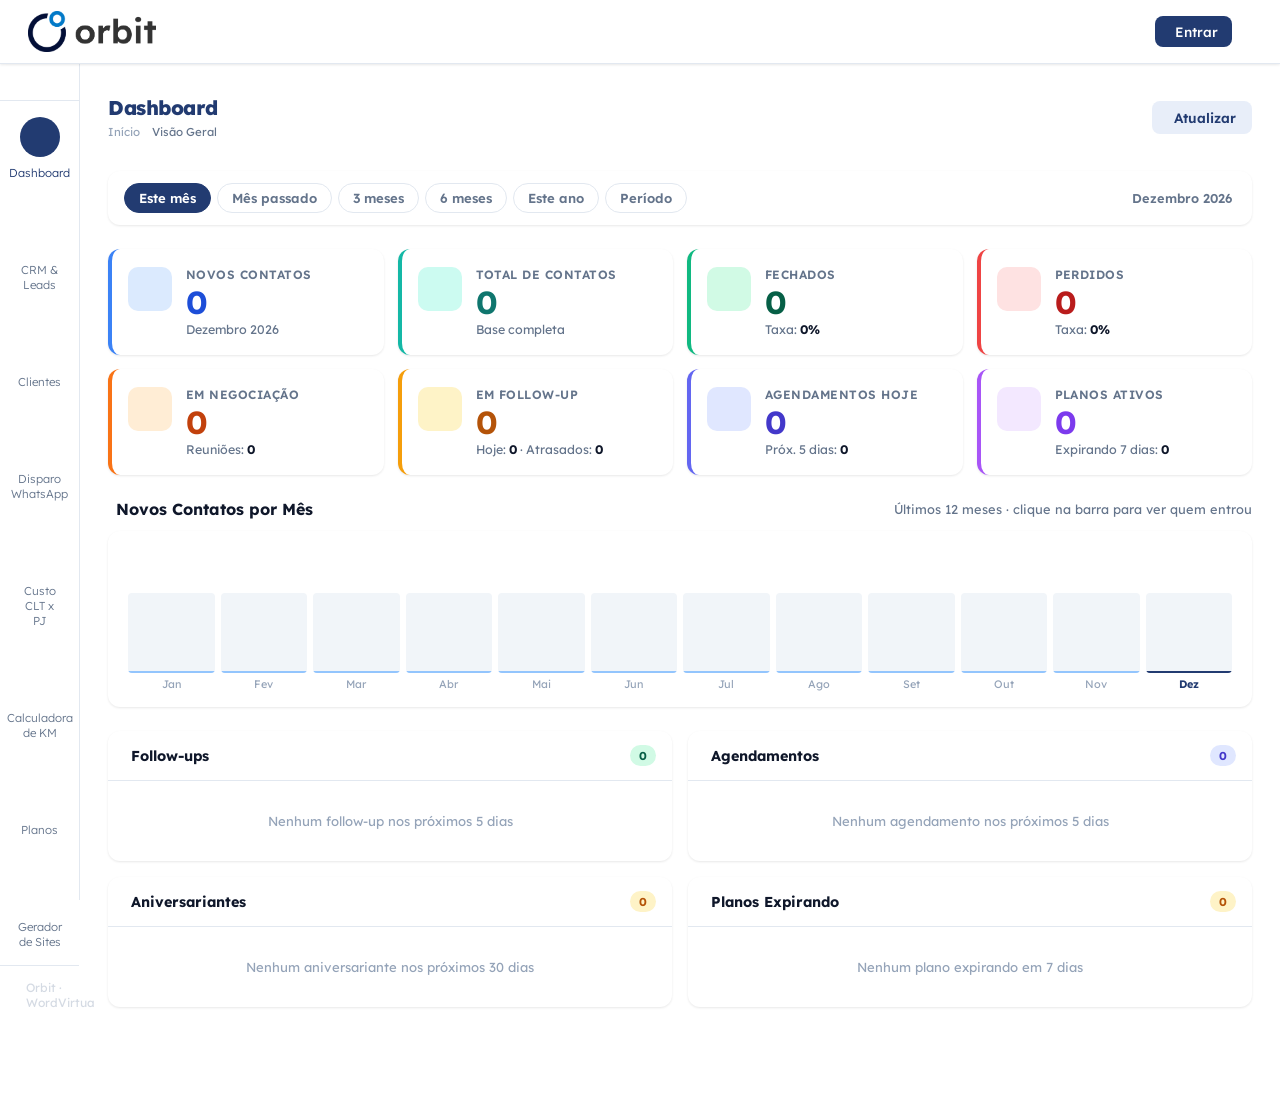
==== commit ddbe31a5: "new file:   assets/css/generator.css 	modified:   assets/css/style.css 	modified:   assets/js/admin." ====
--- a/index.html
+++ b/index.html
@@ -19,6 +19,7 @@
   <link rel="icon" type="image/png" href="assets/img/favicon.png" />
   <link rel="stylesheet" href="assets/css/style.css" />
   <link rel="stylesheet" href="assets/css/auth.css" />
+  <link rel="stylesheet" href="assets/css/generator.css" />
 </head>
 
 <body>
@@ -33,15 +34,15 @@
     </div>
 
     <nav class="sidebar-nav">
-      <a href="#" class="nav-item" data-tool="dashboard" onclick="loadTool('dashboard', this)">
+      <a href="#" class="nav-item active" id="nav-item-dashboard" data-tool="dashboard" onclick="loadTool('dashboard', this)">
         <i class="ph ph-chart-pie"></i>
         <span>Dashboard</span>
       </a>
-      <a href="#" class="nav-item active" data-tool="crm" onclick="loadTool('crm', this)">
+      <a href="#" class="nav-item" id="nav-item-crm" data-tool="crm" onclick="loadTool('crm', this)">
         <i class="ph ph-kanban"></i>
         <span>CRM & Leads</span>
       </a>
-      <a href="#" class="nav-item" data-tool="clientes" onclick="loadTool('clientes', this)">
+      <a href="#" class="nav-item" id="nav-item-clientes" data-tool="clientes" onclick="loadTool('clientes', this)">
         <i class="ph ph-users-three"></i>
         <span>Clientes</span>
       </a>
@@ -49,21 +50,25 @@
         <i class="ph ph-calendar-blank"></i>
         <span>Agendamentos</span>
       </a>
-      <a href="#" class="nav-item" data-tool="disparo" onclick="loadTool('disparo', this)">
+      <a href="#" class="nav-item" id="nav-item-disparo" data-tool="disparo" onclick="loadTool('disparo', this)">
         <i class="ph ph-whatsapp-logo"></i>
         <span>Disparo WhatsApp</span>
       </a>
-      <a href="#" class="nav-item" data-tool="clt-pj" onclick="loadTool('clt-pj', this)">
+      <a href="#" class="nav-item" id="nav-item-clt-pj" data-tool="clt-pj" onclick="loadTool('clt-pj', this)">
         <i class="ph ph-scales"></i>
         <span>Custo CLT x PJ</span>
       </a>
-      <a href="#" class="nav-item" data-tool="km-calc" onclick="loadTool('km-calc', this)">
+      <a href="#" class="nav-item" id="nav-item-km-calc" data-tool="km-calc" onclick="loadTool('km-calc', this)">
         <i class="ph ph-car"></i>
         <span>Calculadora de KM</span>
       </a>
-      <a href="#" class="nav-item" data-tool="planos" onclick="loadTool('planos', this)">
+      <a href="#" class="nav-item" id="nav-item-planos" data-tool="planos" onclick="loadTool('planos', this)">
         <i class="ph ph-squares-four"></i>
         <span>Planos</span>
+      </a>
+      <a href="#" class="nav-item" id="nav-item-generator" data-tool="generator" onclick="loadTool('generator', this)">
+        <i class="ph ph-magic-wand"></i>
+        <span>Gerador de Sites</span>
       </a>
 
     </nav>
@@ -1009,7 +1014,7 @@
       </div><!-- /tool-disparo -->
 
       <!-- ══════════════════ TOOL: CRM KANBAN ══════════════════ -->
-      <div class="tool-view" id="tool-crm">
+      <div class="tool-view hidden" id="tool-crm">
         <div class="tool-header">
           <div class="tool-header-left">
             <h1 class="tool-title">CRM & Leads</h1>
@@ -1660,7 +1665,7 @@
       </div><!-- /tool-admin -->
 
       <!-- ══════════════════ TOOL: DASHBOARD ══════════════════ -->
-      <div class="tool-view hidden" id="tool-dashboard">
+      <div class="tool-view" id="tool-dashboard">
 
         <div class="tool-header">
           <div class="tool-header-left">
@@ -1687,6 +1692,421 @@
         </div>
 
       </div><!-- /tool-dashboard -->
+
+      <!-- ══════════════════ TOOL: GERADOR DE SITES ══════════════════ -->
+      <div class="tool-view hidden" id="tool-generator">
+
+        <div class="tool-header">
+          <div class="tool-header-left">
+            <h1 class="tool-title">Gerador de Sites</h1>
+            <nav class="breadcrumb-mini">
+              <a href="#">Início</a>
+              <i class="ph ph-caret-right"></i>
+              <span class="breadcrumb-current-mini" id="gen-breadcrumb">Novo Site</span>
+            </nav>
+          </div>
+        </div>
+
+        <!-- Step Indicator -->
+        <div class="gen-steps-bar">
+          <div class="gen-step-indicator active" data-step="1" onclick="genGoToStep(1)">
+            <div class="gen-step-num">1</div>
+            <span>Modelo</span>
+          </div>
+          <div class="gen-step-connector"></div>
+          <div class="gen-step-indicator todo" data-step="2" onclick="genGoToStep(2)">
+            <div class="gen-step-num">2</div>
+            <span>Identidade</span>
+          </div>
+          <div class="gen-step-connector"></div>
+          <div class="gen-step-indicator todo" data-step="3" onclick="genGoToStep(3)">
+            <div class="gen-step-num">3</div>
+            <span>Aparência</span>
+          </div>
+          <div class="gen-step-connector"></div>
+          <div class="gen-step-indicator todo" data-step="4" onclick="genGoToStep(4)">
+            <div class="gen-step-num">4</div>
+            <span>Conteúdo</span>
+          </div>
+          <div class="gen-step-connector"></div>
+          <div class="gen-step-indicator todo" data-step="5" onclick="genGoToStep(5)">
+            <div class="gen-step-num">5</div>
+            <span>Gerar</span>
+          </div>
+        </div>
+
+        <!-- ── PAINEL 1: Escolha do Modelo ── -->
+        <div class="tool-body" id="gen-panel-1">
+          <p class="tool-desc">Escolha o modelo base do seu site. As cores e todos os textos podem ser personalizados nos próximos passos.</p>
+
+          <div class="gen-tpl-grid">
+            <!-- Modelo Escuro (Barber) -->
+            <div class="gen-tpl-card" data-tpl="barber" onclick="genSelectTemplate('barber')">
+              <div class="gen-tpl-preview gen-tpl-preview--barber">
+                <div class="gen-tpl-header-mock">
+                  <div class="gen-tpl-logo-mock"></div>
+                  <div class="gen-tpl-nav-mock"><span></span><span></span><span></span></div>
+                  <div class="gen-tpl-cta-mock"></div>
+                </div>
+                <div class="gen-tpl-hero-mock">
+                  <div class="gen-tpl-hero-text">
+                    <div class="gen-tpl-h1-mock"></div>
+                    <div class="gen-tpl-p-mock"></div>
+                    <div class="gen-tpl-btn-mock"></div>
+                  </div>
+                </div>
+                <div class="gen-tpl-cards-mock">
+                  <div class="gen-tpl-card-mock"></div>
+                  <div class="gen-tpl-card-mock"></div>
+                  <div class="gen-tpl-card-mock"></div>
+                </div>
+              </div>
+              <div class="gen-tpl-info">
+                <div class="gen-tpl-check"><i class="ph ph-check"></i></div>
+                <h3>Modelo Escuro</h3>
+                <p>Ideal para barbearias, estúdios masculinos, tattoo, academia. Fundo escuro com destaque dourado e visual premium.</p>
+                <div class="gen-tpl-tags">
+                  <span>Barbearia</span>
+                  <span>Estúdio</span>
+                  <span>Masculino</span>
+                </div>
+              </div>
+            </div>
+
+            <!-- Modelo Claro (Kamilly) -->
+            <div class="gen-tpl-card" data-tpl="kamilly" onclick="genSelectTemplate('kamilly')">
+              <div class="gen-tpl-preview gen-tpl-preview--kamilly">
+                <div class="gen-tpl-header-mock gen-tpl-header-mock--light">
+                  <div class="gen-tpl-logo-mock gen-tpl-logo-mock--pink"></div>
+                  <div class="gen-tpl-nav-mock gen-tpl-nav-mock--dark"><span></span><span></span><span></span></div>
+                  <div class="gen-tpl-cta-mock gen-tpl-cta-mock--pink"></div>
+                </div>
+                <div class="gen-tpl-hero-mock gen-tpl-hero-mock--light">
+                  <div class="gen-tpl-hero-text">
+                    <div class="gen-tpl-h1-mock gen-tpl-h1-mock--dark"></div>
+                    <div class="gen-tpl-p-mock gen-tpl-p-mock--dark"></div>
+                    <div class="gen-tpl-btn-mock gen-tpl-btn-mock--pink"></div>
+                  </div>
+                </div>
+                <div class="gen-tpl-cards-mock">
+                  <div class="gen-tpl-card-mock gen-tpl-card-mock--pink"></div>
+                  <div class="gen-tpl-card-mock gen-tpl-card-mock--pink"></div>
+                  <div class="gen-tpl-card-mock gen-tpl-card-mock--pink"></div>
+                </div>
+              </div>
+              <div class="gen-tpl-info">
+                <div class="gen-tpl-check"><i class="ph ph-check"></i></div>
+                <h3>Modelo Claro</h3>
+                <p>Ideal para nail art, salão de beleza, estética, make. Fundo claro com destaque em rosa e visual delicado.</p>
+                <div class="gen-tpl-tags">
+                  <span>Nail Art</span>
+                  <span>Salão</span>
+                  <span>Estética</span>
+                </div>
+              </div>
+            </div>
+          </div>
+
+          <div class="gen-step-actions">
+            <div></div>
+            <button class="btn-primary" id="gen-next-1" onclick="genGoToStep(2)" disabled>
+              Próximo <i class="ph ph-arrow-right"></i>
+            </button>
+          </div>
+        </div><!-- /gen-panel-1 -->
+
+        <!-- ── PAINEL 2: Identidade ── -->
+        <div class="tool-body" id="gen-panel-2" hidden>
+          <p class="tool-desc">Preencha as informações do seu negócio. Esses dados aparecem no site e nos links de contato.</p>
+
+          <div class="gen-form">
+            <div class="card">
+              <h2 class="card-title"><i class="ph ph-storefront"></i> Negócio</h2>
+              <div class="form-grid form-grid--2">
+                <div class="form-field">
+                  <label for="gen-name">Nome do Negócio <span class="req">*</span></label>
+                  <input type="text" id="gen-name" placeholder="Ex: Barbearia Estilo" />
+                </div>
+                <div class="form-field">
+                  <label for="gen-tagline">Tagline / Slogan</label>
+                  <input type="text" id="gen-tagline" placeholder="Ex: Onde estilo encontra tradição" />
+                </div>
+              </div>
+            </div>
+
+            <div class="card">
+              <h2 class="card-title"><i class="ph ph-phone"></i> Contato</h2>
+              <div class="form-grid form-grid--2">
+                <div class="form-field">
+                  <label for="gen-phone">Telefone (exibido no site)</label>
+                  <input type="text" id="gen-phone" placeholder="(11) 9xxxx-xxxx" />
+                </div>
+                <div class="form-field">
+                  <label for="gen-whatsapp">Número WhatsApp <span class="label-unit">(só números + DDD)</span></label>
+                  <input type="text" id="gen-whatsapp" placeholder="5511999999999" />
+                </div>
+                <div class="form-field">
+                  <label for="gen-instagram">Instagram</label>
+                  <div class="input-icon-wrap">
+                    <i class="ph ph-instagram-logo"></i>
+                    <input type="text" id="gen-instagram" placeholder="@seunegocio" />
+                  </div>
+                </div>
+              </div>
+            </div>
+
+            <div class="card">
+              <h2 class="card-title"><i class="ph ph-map-pin"></i> Localização</h2>
+              <div class="form-grid form-grid--2">
+                <div class="form-field form-grid--span2">
+                  <label for="gen-address">Endereço completo</label>
+                  <input type="text" id="gen-address" placeholder="Rua X, 123 - Bairro - Cidade/SP" />
+                </div>
+                <div class="form-field form-grid--span2">
+                  <label for="gen-maps">Link embed do Google Maps</label>
+                  <input type="text" id="gen-maps" placeholder="https://maps.google.com/maps?q=..." />
+                  <span class="field-hint">Google Maps → Compartilhar → Incorporar mapa → copie o link do atributo src="..."</span>
+                </div>
+              </div>
+            </div>
+          </div>
+
+          <div class="gen-step-actions">
+            <button class="btn-ghost" onclick="genGoToStep(1)">
+              <i class="ph ph-arrow-left"></i> Voltar
+            </button>
+            <button class="btn-primary" onclick="genGoToStep(3)">
+              Próximo <i class="ph ph-arrow-right"></i>
+            </button>
+          </div>
+        </div><!-- /gen-panel-2 -->
+
+        <!-- ── PAINEL 3: Aparência ── -->
+        <div class="tool-body" id="gen-panel-3" hidden>
+          <p class="tool-desc">Personalize as cores do site. Escolha um preset pronto ou ajuste cada cor individualmente.</p>
+
+          <div class="gen-colors-layout">
+            <div class="gen-colors-form card">
+              <h2 class="card-title"><i class="ph ph-palette"></i> Paleta de Cores</h2>
+              <div class="gen-color-list" id="gen-color-list">
+                <!-- Populado por generator.js -->
+              </div>
+              <div class="gen-color-presets">
+                <p class="gen-presets-label">Presets prontos</p>
+                <div class="gen-presets-btns" id="gen-presets-btns">
+                  <!-- Populado por generator.js -->
+                </div>
+              </div>
+            </div>
+
+            <div class="gen-preview-card card">
+              <h2 class="card-title"><i class="ph ph-eye"></i> Pré-visualização</h2>
+              <div class="gen-color-preview" id="gen-color-preview">
+                <div class="gen-prev-header">
+                  <div class="gen-prev-logo">LOGO</div>
+                  <nav class="gen-prev-nav">
+                    <span>Início</span>
+                    <span>Serviços</span>
+                    <span>Contato</span>
+                  </nav>
+                  <div class="gen-prev-cta">Agendar</div>
+                </div>
+                <div class="gen-prev-hero">
+                  <div class="gen-prev-hero-content">
+                    <div class="gen-prev-badge">Especialista</div>
+                    <h2 class="gen-prev-heading" id="gen-prev-heading">Nome do Negócio</h2>
+                    <p class="gen-prev-sub">Sua tagline aparece aqui</p>
+                    <div class="gen-prev-btn">Agendar Agora</div>
+                  </div>
+                </div>
+                <div class="gen-prev-cards">
+                  <div class="gen-prev-service-card">
+                    <div class="gen-prev-svc-icon"></div>
+                    <span>Serviço 1</span>
+                    <strong>R$ 50</strong>
+                  </div>
+                  <div class="gen-prev-service-card">
+                    <div class="gen-prev-svc-icon"></div>
+                    <span>Serviço 2</span>
+                    <strong>R$ 80</strong>
+                  </div>
+                  <div class="gen-prev-service-card">
+                    <div class="gen-prev-svc-icon"></div>
+                    <span>Serviço 3</span>
+                    <strong>R$ 60</strong>
+                  </div>
+                </div>
+              </div>
+            </div>
+          </div>
+
+          <div class="gen-step-actions">
+            <button class="btn-ghost" onclick="genGoToStep(2)">
+              <i class="ph ph-arrow-left"></i> Voltar
+            </button>
+            <button class="btn-primary" onclick="genGoToStep(4)">
+              Próximo <i class="ph ph-arrow-right"></i>
+            </button>
+          </div>
+        </div><!-- /gen-panel-3 -->
+
+        <!-- ── PAINEL 4: Conteúdo ── -->
+        <div class="tool-body" id="gen-panel-4" hidden>
+          <p class="tool-desc">Edite os textos principais do site. Os serviços virão automaticamente da API do Orbit.</p>
+
+          <div class="gen-form">
+            <div class="card">
+              <h2 class="card-title"><i class="ph ph-flag-banner"></i> Hero (Topo do Site)</h2>
+              <div class="form-grid form-grid--1">
+                <div class="form-field">
+                  <label for="gen-hero-heading">Título Principal</label>
+                  <input type="text" id="gen-hero-heading" placeholder="Ex: A Barbearia que Respeita seu Tempo" />
+                </div>
+                <div class="form-field">
+                  <label for="gen-hero-subheading">Subtítulo</label>
+                  <textarea id="gen-hero-subheading" rows="2" placeholder="Ex: Cada corte é uma obra de arte. Técnica, cuidado e estilo em cada visita."></textarea>
+                </div>
+              </div>
+            </div>
+
+            <div class="card">
+              <h2 class="card-title"><i class="ph ph-chart-bar"></i> Estatísticas</h2>
+              <p class="card-desc">Números exibidos na seção hero. Máximo 4.</p>
+              <div class="gen-stats-list" id="gen-stats-container"></div>
+              <button class="btn-ghost btn-sm gen-add-btn" onclick="genAddStat()">
+                <i class="ph ph-plus"></i> Adicionar estatística
+              </button>
+            </div>
+
+            <div class="card">
+              <h2 class="card-title"><i class="ph ph-info"></i> Sobre o Negócio</h2>
+              <div class="form-grid form-grid--1">
+                <div class="form-field">
+                  <label for="gen-about-title">Título da Seção</label>
+                  <input type="text" id="gen-about-title" placeholder="Ex: Nossa História" />
+                </div>
+                <div class="form-field">
+                  <label for="gen-about-text">Texto sobre o negócio</label>
+                  <textarea id="gen-about-text" rows="4" placeholder="Conte a história e os valores do seu negócio..."></textarea>
+                </div>
+              </div>
+            </div>
+
+            <div class="card">
+              <h2 class="card-title"><i class="ph ph-star"></i> Depoimentos</h2>
+              <p class="card-desc">Depoimentos de clientes. Máximo 6.</p>
+              <div class="gen-tests-list" id="gen-tests-container"></div>
+              <button class="btn-ghost btn-sm gen-add-btn" onclick="genAddTestimonial()">
+                <i class="ph ph-plus"></i> Adicionar depoimento
+              </button>
+            </div>
+          </div>
+
+          <div class="gen-step-actions">
+            <button class="btn-ghost" onclick="genGoToStep(3)">
+              <i class="ph ph-arrow-left"></i> Voltar
+            </button>
+            <button class="btn-primary" onclick="genGoToStep(5)">
+              Próximo <i class="ph ph-arrow-right"></i>
+            </button>
+          </div>
+        </div><!-- /gen-panel-4 -->
+
+        <!-- ── PAINEL 5: API & Gerar ── -->
+        <div class="tool-body" id="gen-panel-5" hidden>
+          <div class="gen-form">
+            <div class="card">
+              <h2 class="card-title"><i class="ph ph-plugs"></i> Conexão com Orbit API</h2>
+              <p class="card-desc">Com a API configurada, os serviços, equipe e agendamentos são carregados automaticamente. Sem API, o site usa dados de demonstração.</p>
+              <div class="form-grid form-grid--1">
+                <div class="form-field">
+                  <label for="gen-api-url">URL da API</label>
+                  <input type="url" id="gen-api-url" placeholder="https://api.useorbit.app" />
+                </div>
+                <div class="form-grid form-grid--2">
+                  <div class="form-field">
+                    <label for="gen-api-key">API Key</label>
+                    <input type="text" id="gen-api-key" placeholder="orbit_key_..." autocomplete="off" />
+                  </div>
+                  <div class="form-field">
+                    <label for="gen-api-secret">API Secret</label>
+                    <input type="password" id="gen-api-secret" placeholder="orbit_secret_..." autocomplete="off" />
+                  </div>
+                </div>
+              </div>
+            </div>
+
+            <div class="card">
+              <h2 class="card-title"><i class="ph ph-list-checks"></i> Resumo da Configuração</h2>
+              <div id="gen-summary"></div>
+            </div>
+
+            <div class="gen-download-section">
+              <div class="gen-download-card">
+                <div class="gen-download-icon"><i class="ph ph-file-js"></i></div>
+                <div class="gen-download-info">
+                  <h3>siteconfig.js</h3>
+                  <p>Arquivo com todas as suas personalizações. Coloque na pasta raiz do site (junto ao index.html).</p>
+                </div>
+                <button class="btn-primary" onclick="genDownloadConfig()">
+                  <i class="ph ph-download-simple"></i> Baixar Config
+                </button>
+              </div>
+            </div>
+
+            <div class="card gen-instructions">
+              <h2 class="card-title"><i class="ph ph-rocket-launch"></i> Como publicar seu site</h2>
+              <div class="gen-steps-list">
+                <div class="gen-instr-step">
+                  <div class="gen-instr-num">1</div>
+                  <div>
+                    <strong>Baixe o siteconfig.js</strong>
+                    <p>Clique em "Baixar Config" acima para gerar o arquivo com todas as suas personalizações.</p>
+                  </div>
+                </div>
+                <div class="gen-instr-step">
+                  <div class="gen-instr-num">2</div>
+                  <div>
+                    <strong>Receba os arquivos do modelo</strong>
+                    <p>A Orbit enviará a pasta completa do modelo escolhido (Modelo Escuro ou Modelo Claro).</p>
+                  </div>
+                </div>
+                <div class="gen-instr-step">
+                  <div class="gen-instr-num">3</div>
+                  <div>
+                    <strong>Coloque o siteconfig.js na pasta raiz</strong>
+                    <p>Dentro da pasta do site, coloque o arquivo siteconfig.js na pasta principal — mesma pasta do index.html.</p>
+                  </div>
+                </div>
+                <div class="gen-instr-step">
+                  <div class="gen-instr-num">4</div>
+                  <div>
+                    <strong>Publique na sua hospedagem</strong>
+                    <p>Envie todos os arquivos para o servidor. O site já estará configurado com seus dados automaticamente.</p>
+                  </div>
+                </div>
+                <div class="gen-instr-step">
+                  <div class="gen-instr-num">5</div>
+                  <div>
+                    <strong>Conecte ao Orbit API <span style="font-weight:400;color:var(--c-light)">(opcional)</span></strong>
+                    <p>Com as credenciais da API, os serviços e agendamentos são atualizados automaticamente pelo Orbit.</p>
+                  </div>
+                </div>
+              </div>
+            </div>
+          </div>
+
+          <div class="gen-step-actions">
+            <button class="btn-ghost" onclick="genGoToStep(4)">
+              <i class="ph ph-arrow-left"></i> Voltar
+            </button>
+            <button class="btn-green" onclick="genDownloadConfig()">
+              <i class="ph ph-check-circle"></i> Gerar Site
+            </button>
+          </div>
+        </div><!-- /gen-panel-5 -->
+
+      </div><!-- /tool-generator -->
 
       <!-- ══════════════════ PLACEHOLDER: EM BREVE ══════════════════ -->
       <div class="tool-view hidden" id="tool-coming-soon">
@@ -2167,6 +2587,17 @@
           <input type="url" id="adm-site-url" placeholder="https://exemplo.com.br" />
         </div>
 
+        <div class="adm-divider"></div>
+
+        <!-- ── Permissões de Menu ── -->
+        <div class="form-field">
+          <label>Itens do menu visíveis</label>
+          <p class="adm-nav-perm-hint">Desative para ocultar o item da sidebar deste usuário.</p>
+          <div class="adm-nav-perm-grid" id="adm-nav-perm-grid">
+            <!-- preenchido por admRenderNavPerms() -->
+          </div>
+        </div>
+
         <div class="auth-error" id="adm-site-error" hidden></div>
       </div>
       <div class="sched-booking-modal-footer">
@@ -2392,6 +2823,7 @@
   <script src="assets/js/script.js"></script>
   <script src="assets/js/admin.js"></script>
   <script src="assets/js/auth.js"></script>
+  <script src="assets/js/generator.js"></script>
 
 </body>
 
--- a/assets/css/style.css
+++ b/assets/css/style.css
@@ -112,7 +112,7 @@
   display: none;
 }
 
-@media (max-width: 991px) {
+@media (max-width: 768px) {
   .sidebar-header--mobile-only {
     display: flex;
   }
@@ -5055,6 +5055,97 @@
 }
 .btn-export:hover { background: var(--c-bg); border-color: var(--c-blue); color: var(--c-blue); }
 
+/* ── Nav Permissions Grid ────────────────────────────────────── */
+.adm-nav-perm-hint {
+  font-size: .78rem;
+  color: var(--c-light);
+  margin: 4px 0 12px;
+  line-height: 1.5;
+}
+
+.adm-nav-perm-grid {
+  display: grid;
+  grid-template-columns: 1fr 1fr;
+  gap: 8px;
+}
+
+.adm-nav-perm-item {
+  display: flex;
+  align-items: center;
+  justify-content: space-between;
+  gap: 10px;
+  padding: 10px 12px;
+  border: 1px solid var(--c-border);
+  border-radius: var(--radius-sm);
+  background: var(--c-bg);
+  cursor: pointer;
+  transition: border-color .15s, background .15s;
+  user-select: none;
+}
+.adm-nav-perm-item:hover {
+  border-color: var(--c-blue);
+  background: var(--c-blue-lt);
+}
+.adm-nav-perm-item.perm-off {
+  background: var(--c-surface);
+  opacity: .6;
+}
+
+.adm-nav-perm-left {
+  display: flex;
+  align-items: center;
+  gap: 8px;
+  min-width: 0;
+}
+.adm-nav-perm-left i {
+  font-size: 1.1rem;
+  color: var(--c-blue);
+  flex-shrink: 0;
+}
+.adm-nav-perm-item.perm-off .adm-nav-perm-left i {
+  color: var(--c-light);
+}
+.adm-nav-perm-label {
+  font-size: .8rem;
+  font-weight: 500;
+  color: var(--c-dark);
+  white-space: nowrap;
+  overflow: hidden;
+  text-overflow: ellipsis;
+}
+.adm-nav-perm-item.perm-off .adm-nav-perm-label {
+  color: var(--c-light);
+}
+
+/* pill switch */
+.adm-nav-perm-pill {
+  flex-shrink: 0;
+  width: 36px;
+  height: 20px;
+  border-radius: 999px;
+  background: var(--c-green);
+  position: relative;
+  transition: background .2s;
+}
+.adm-nav-perm-item.perm-off .adm-nav-perm-pill {
+  background: var(--c-border);
+}
+.adm-nav-perm-pill::after {
+  content: '';
+  position: absolute;
+  top: 3px;
+  left: 3px;
+  width: 14px;
+  height: 14px;
+  border-radius: 50%;
+  background: #fff;
+  box-shadow: 0 1px 3px rgba(0,0,0,.2);
+  transition: transform .2s;
+}
+.adm-nav-perm-item:not(.perm-off) .adm-nav-perm-pill::after {
+  transform: translateX(16px);
+}
+
 /* ── Table ──────────────────────────────────────────────────── */
 .table-wrap {
   background: var(--c-surface);
@@ -7080,3 +7171,169 @@
   .dash-detail-card { max-width: 100%; border-radius: var(--radius-md) var(--radius-md) 0 0; max-height: 90vh; }
 }
 
+/* ═══════════════════════════════════════════════════════════════
+   RESPONSIVE — Complementos
+   ═══════════════════════════════════════════════════════════════ */
+
+/* ── 768px ──────────────────────────────────────────────────── */
+@media (max-width: 768px) {
+
+  /* Tool header: área de ações ocupa largura total ao empilhar */
+  .tool-header-right {
+    width: 100%;
+  }
+
+  /* Pill-nav expande para preencher a largura */
+  .pill-nav {
+    width: 100%;
+  }
+
+  .pill-item {
+    flex: 1;
+    text-align: center;
+    padding: 7px 8px;
+    font-size: 0.78rem;
+  }
+
+  /* Botão de ação no cabeçalho da ferramenta */
+  .tool-header-right .btn-export {
+    width: 100%;
+    justify-content: center;
+  }
+
+  /* Cards: padding reduzido */
+  .card {
+    padding: 16px;
+  }
+
+  /* Clientes — ocultar colunas menos críticas */
+  .clientes-table th:nth-child(3),
+  .clientes-table td:nth-child(3),
+  .clientes-table th:nth-child(4),
+  .clientes-table td:nth-child(4),
+  .clientes-table th:nth-child(6),
+  .clientes-table td:nth-child(6) {
+    display: none;
+  }
+
+  /* Modais com footer de botões: empilhar verticalmente */
+  .disparo-modal-footer {
+    flex-direction: column;
+  }
+
+  .disparo-modal-footer .disparo-btn,
+  .disparo-modal-footer .disparo-btn-secondary {
+    width: 100%;
+    justify-content: center;
+    text-align: center;
+  }
+
+  /* Footer do modal de agendamento */
+  .sched-booking-modal-footer {
+    flex-wrap: wrap;
+    gap: 8px;
+  }
+
+  .sched-booking-modal-footer > * {
+    flex: 1;
+    justify-content: center;
+  }
+
+  /* Topbar direita: compactar gap */
+  .topbar-right {
+    gap: 8px;
+  }
+}
+
+/* ── 600px ──────────────────────────────────────────────────── */
+@media (max-width: 600px) {
+
+  /* Clientes — ocultar Plano também em telas muito estreitas */
+  .clientes-table th:nth-child(5),
+  .clientes-table td:nth-child(5) {
+    display: none;
+  }
+
+  /* Pill-items: fonte mínima para caber os rótulos */
+  .pill-item {
+    font-size: 0.72rem;
+    padding: 6px 4px;
+  }
+
+  /* CRM insight cards: 2 colunas em grid */
+  .crm-insights-wrap {
+    display: grid;
+    grid-template-columns: 1fr 1fr;
+    gap: 8px;
+  }
+}
+
+/* ── 480px ──────────────────────────────────────────────────── */
+@media (max-width: 480px) {
+
+  /* Content: padding inferior maior para o dock flutuante */
+  .content {
+    padding: 16px 12px 100px;
+  }
+
+  /* Tipografia: títulos compactados */
+  .tool-title {
+    font-size: 1.05rem;
+  }
+
+  .card-title {
+    font-size: 0.78rem;
+  }
+
+  /* Dock flutuante: ocultar rótulo de texto, manter valor */
+  .dock-info-lbl {
+    display: none;
+  }
+
+  /* bk-row (CLT x PJ): colunas menores */
+  .bk-row {
+    grid-template-columns: 1fr 76px 76px;
+    padding: 8px 10px;
+    font-size: 0.72rem;
+  }
+
+  /* Modal disparo: padding interno reduzido */
+  .disparo-modal {
+    padding: 18px 14px;
+  }
+
+  /* Modal KM: já tratado em 600px, mas reforça body */
+  .km-modal-body {
+    padding: 14px;
+  }
+}
+
+/* ── 360px ──────────────────────────────────────────────────── */
+@media (max-width: 360px) {
+
+  /* Topbar: padding mínimo */
+  .topbar {
+    padding: 0 10px;
+  }
+
+  /* Logo: encolhe em telas muito estreitas */
+  .logo {
+    max-width: 88px;
+  }
+
+  .topbar-left {
+    gap: 8px;
+  }
+
+  /* Pill-items: mínimo funcional */
+  .pill-item {
+    font-size: 0.65rem;
+    padding: 5px 3px;
+  }
+
+  /* Card: padding mínimo */
+  .card {
+    padding: 12px;
+  }
+}
+
--- a/assets/css/generator.css
+++ b/assets/css/generator.css
@@ -0,0 +1,703 @@
+/* ═══════════════════════════════════════════════════════════════
+   Orbit Tools — Gerador de Sites
+   WordVirtua · 2026
+   ═══════════════════════════════════════════════════════════════ */
+
+/* ─── STEP INDICATOR BAR ─────────────────────────────────────── */
+
+.gen-steps-bar {
+  display: flex;
+  align-items: center;
+  padding: 20px 24px 0;
+  gap: 0;
+  overflow-x: auto;
+  scrollbar-width: none;
+}
+.gen-steps-bar::-webkit-scrollbar { display: none; }
+
+.gen-step-indicator {
+  display: flex;
+  align-items: center;
+  gap: 8px;
+  cursor: pointer;
+  white-space: nowrap;
+  transition: opacity var(--trans);
+}
+.gen-step-indicator.todo { opacity: 0.4; }
+.gen-step-indicator:hover { opacity: 1; }
+
+.gen-step-num {
+  width: 28px;
+  height: 28px;
+  border-radius: 50%;
+  display: flex;
+  align-items: center;
+  justify-content: center;
+  font-size: 12px;
+  font-weight: 600;
+  border: 2px solid var(--c-border);
+  background: var(--c-surface);
+  color: var(--c-mid);
+  transition: all var(--trans);
+}
+.gen-step-indicator.active .gen-step-num {
+  background: var(--c-blue);
+  border-color: var(--c-blue);
+  color: #fff;
+}
+.gen-step-indicator.done .gen-step-num {
+  background: var(--c-green);
+  border-color: var(--c-green);
+  color: #fff;
+}
+.gen-step-indicator.done .gen-step-num::after { content: '✓'; }
+.gen-step-indicator.done .gen-step-num { font-size: 0; }
+.gen-step-indicator.done .gen-step-num::after { font-size: 12px; }
+
+.gen-step-indicator span {
+  font-size: 13px;
+  font-weight: 500;
+  color: var(--c-mid);
+}
+.gen-step-indicator.active span { color: var(--c-blue); font-weight: 600; }
+.gen-step-indicator.done span   { color: var(--c-green); }
+
+.gen-step-connector {
+  flex: 1;
+  min-width: 24px;
+  max-width: 60px;
+  height: 2px;
+  background: var(--c-border);
+  margin: 0 4px;
+}
+
+/* ─── TEMPLATE SELECTION ─────────────────────────────────────── */
+
+.gen-tpl-grid {
+  display: grid;
+  grid-template-columns: repeat(auto-fit, minmax(300px, 1fr));
+  gap: 20px;
+  margin-bottom: 24px;
+}
+
+.gen-tpl-card {
+  border: 2px solid var(--c-border);
+  border-radius: var(--radius-lg);
+  background: var(--c-surface);
+  cursor: pointer;
+  transition: all 0.25s ease;
+  overflow: hidden;
+  position: relative;
+}
+.gen-tpl-card:hover { border-color: var(--c-blue); transform: translateY(-2px); box-shadow: var(--shadow-md); }
+.gen-tpl-card.selected { border-color: var(--c-blue); box-shadow: 0 0 0 3px rgba(34,59,113,0.15), var(--shadow-md); }
+
+/* Template preview mockup */
+.gen-tpl-preview {
+  height: 180px;
+  position: relative;
+  overflow: hidden;
+  border-radius: 10px 10px 0 0;
+}
+.gen-tpl-preview--barber {
+  background: #0A0B0D;
+}
+.gen-tpl-preview--kamilly {
+  background: linear-gradient(135deg, #FDF6F6 0%, #F5DADA 100%);
+}
+
+.gen-tpl-header-mock {
+  display: flex;
+  align-items: center;
+  padding: 10px 14px;
+  gap: 8px;
+  background: rgba(0,0,0,0.3);
+}
+.gen-tpl-header-mock--light { background: rgba(255,255,255,0.7); }
+
+.gen-tpl-logo-mock {
+  width: 32px;
+  height: 8px;
+  border-radius: 3px;
+  background: #C9A84C;
+}
+.gen-tpl-logo-mock--pink { background: #D79EA1; }
+
+.gen-tpl-nav-mock {
+  display: flex;
+  gap: 6px;
+  flex: 1;
+  justify-content: center;
+}
+.gen-tpl-nav-mock span {
+  width: 28px; height: 5px;
+  border-radius: 2px;
+  background: rgba(255,255,255,0.25);
+}
+.gen-tpl-nav-mock--dark span { background: rgba(44,31,32,0.2); }
+
+.gen-tpl-cta-mock {
+  width: 42px; height: 18px;
+  border-radius: 6px;
+  background: #C9A84C;
+}
+.gen-tpl-cta-mock--pink { background: #D79EA1; }
+
+.gen-tpl-hero-mock {
+  padding: 16px 14px 10px;
+  background: linear-gradient(180deg, rgba(10,11,13,0) 0%, rgba(10,11,13,0.8) 100%);
+  height: 110px;
+  display: flex;
+  align-items: flex-end;
+}
+.gen-tpl-hero-mock--light {
+  background: transparent;
+  align-items: center;
+  padding-top: 12px;
+}
+
+.gen-tpl-hero-text { display: flex; flex-direction: column; gap: 5px; width: 100%; }
+.gen-tpl-h1-mock   { height: 10px; width: 80%; border-radius: 3px; background: #F5F7F9; }
+.gen-tpl-h1-mock--dark { background: #2C1F20; }
+.gen-tpl-p-mock    { height: 6px;  width: 60%; border-radius: 2px; background: rgba(245,247,249,0.5); }
+.gen-tpl-p-mock--dark  { background: rgba(44,31,32,0.4); }
+.gen-tpl-btn-mock  { height: 18px; width: 90px; border-radius: 5px; background: #C9A84C; margin-top: 2px; }
+.gen-tpl-btn-mock--pink { background: #D79EA1; }
+
+.gen-tpl-cards-mock {
+  position: absolute;
+  bottom: 30px;
+  right: 10px;
+  display: flex;
+  gap: 6px;
+}
+.gen-tpl-card-mock {
+  width: 52px; height: 38px;
+  border-radius: 5px;
+  background: rgba(255,255,255,0.1);
+  border: 1px solid rgba(201,168,76,0.3);
+}
+.gen-tpl-card-mock--pink {
+  background: rgba(215,158,161,0.15);
+  border-color: rgba(215,158,161,0.4);
+}
+
+/* Template info */
+.gen-tpl-info {
+  padding: 16px 18px 18px;
+  position: relative;
+}
+.gen-tpl-check {
+  position: absolute;
+  top: -14px;
+  right: 14px;
+  width: 28px;
+  height: 28px;
+  border-radius: 50%;
+  background: var(--c-blue);
+  display: none;
+  align-items: center;
+  justify-content: center;
+  color: #fff;
+  font-size: 14px;
+  box-shadow: var(--shadow-sm);
+}
+.gen-tpl-card.selected .gen-tpl-check { display: flex; }
+
+.gen-tpl-info h3 {
+  font-size: 16px;
+  font-weight: 600;
+  color: var(--c-dark);
+  margin-bottom: 6px;
+}
+.gen-tpl-info p {
+  font-size: 13px;
+  color: var(--c-mid);
+  line-height: 1.5;
+  margin-bottom: 10px;
+}
+.gen-tpl-tags {
+  display: flex;
+  flex-wrap: wrap;
+  gap: 6px;
+}
+.gen-tpl-tags span {
+  font-size: 11px;
+  font-weight: 500;
+  padding: 3px 8px;
+  border-radius: 20px;
+  background: var(--c-blue-lt);
+  color: var(--c-blue);
+}
+
+/* ─── FORM HELPERS ───────────────────────────────────────────── */
+
+.gen-form { display: flex; flex-direction: column; gap: 16px; }
+.field-hint {
+  font-size: 11px;
+  color: var(--c-light);
+  margin-top: 4px;
+  display: block;
+}
+.form-grid--span2 { grid-column: span 2; }
+.card-desc {
+  font-size: 13px;
+  color: var(--c-mid);
+  margin: -4px 0 12px;
+}
+.req { color: var(--c-red); }
+
+/* ─── STEP ACTIONS ───────────────────────────────────────────── */
+
+.gen-step-actions {
+  display: flex;
+  align-items: center;
+  justify-content: space-between;
+  padding-top: 8px;
+  margin-top: 8px;
+  border-top: 1px solid var(--c-border);
+}
+.btn-ghost {
+  display: inline-flex;
+  align-items: center;
+  gap: 6px;
+  padding: 8px 16px;
+  border-radius: var(--radius-sm);
+  border: 1px solid var(--c-border);
+  background: var(--c-surface);
+  color: var(--c-mid);
+  font-size: 14px;
+  font-weight: 500;
+  cursor: pointer;
+  transition: all var(--trans);
+  font-family: var(--font);
+}
+.btn-ghost:hover { background: var(--c-bg); border-color: var(--c-mid); color: var(--c-dark); }
+
+.btn-green {
+  display: inline-flex;
+  align-items: center;
+  gap: 6px;
+  padding: 10px 20px;
+  border-radius: var(--radius-sm);
+  border: none;
+  background: var(--c-green);
+  color: #fff;
+  font-size: 14px;
+  font-weight: 600;
+  cursor: pointer;
+  transition: all var(--trans);
+  font-family: var(--font);
+}
+.btn-green:hover { background: #0da271; transform: translateY(-1px); box-shadow: var(--shadow-sm); }
+
+.btn-sm { padding: 6px 12px; font-size: 13px; }
+.btn-icon-sm {
+  width: 28px; height: 28px;
+  border-radius: var(--radius-sm);
+  border: 1px solid var(--c-border);
+  background: var(--c-surface);
+  color: var(--c-mid);
+  display: flex; align-items: center; justify-content: center;
+  cursor: pointer;
+  transition: all var(--trans);
+  font-size: 14px;
+}
+.btn-icon-sm:hover { border-color: var(--c-red); color: var(--c-red); }
+
+.gen-add-btn { margin-top: 8px; }
+
+/* ─── COLOR PICKERS ──────────────────────────────────────────── */
+
+.gen-colors-layout {
+  display: grid;
+  grid-template-columns: 1fr 1fr;
+  gap: 16px;
+  margin-bottom: 24px;
+}
+
+.gen-color-list {
+  display: flex;
+  flex-direction: column;
+  gap: 10px;
+  margin-bottom: 16px;
+}
+
+.gen-color-row {
+  display: flex;
+  align-items: center;
+  gap: 10px;
+}
+
+.gen-color-label {
+  flex: 1;
+  font-size: 13px;
+  color: var(--c-mid);
+  font-weight: 500;
+  min-width: 0;
+  white-space: nowrap;
+  overflow: hidden;
+  text-overflow: ellipsis;
+}
+
+.gen-color-input-wrap {
+  display: flex;
+  align-items: center;
+  gap: 6px;
+}
+.gen-color-input-wrap input[type="color"] {
+  width: 32px;
+  height: 32px;
+  border: 1px solid var(--c-border);
+  border-radius: 6px;
+  padding: 2px;
+  cursor: pointer;
+  background: var(--c-surface);
+}
+.gen-color-hex {
+  width: 80px;
+  height: 32px;
+  border: 1px solid var(--c-border);
+  border-radius: var(--radius-sm);
+  padding: 0 8px;
+  font-size: 12px;
+  font-family: monospace;
+  background: var(--c-surface);
+  color: var(--c-dark);
+}
+.gen-color-swatch {
+  width: 20px;
+  height: 20px;
+  border-radius: 4px;
+  border: 1px solid rgba(0,0,0,0.1);
+  flex-shrink: 0;
+}
+
+.gen-color-presets { margin-top: 4px; }
+.gen-presets-label {
+  font-size: 12px;
+  color: var(--c-light);
+  margin-bottom: 8px;
+  font-weight: 500;
+  text-transform: uppercase;
+  letter-spacing: 0.05em;
+}
+.gen-presets-btns {
+  display: flex;
+  flex-wrap: wrap;
+  gap: 6px;
+}
+.gen-preset-btn {
+  font-size: 12px;
+  font-weight: 500;
+  padding: 5px 10px;
+  border-radius: 20px;
+  border: 1px solid var(--c-border);
+  background: var(--c-surface);
+  color: var(--c-mid);
+  cursor: pointer;
+  transition: all var(--trans);
+  font-family: var(--font);
+}
+.gen-preset-btn:hover { border-color: var(--c-blue); color: var(--c-blue); background: var(--c-blue-lt); }
+
+/* ─── COLOR PREVIEW ──────────────────────────────────────────── */
+
+.gen-preview-card { overflow: hidden; }
+
+.gen-color-preview {
+  --gp-primary: #C9A84C;
+  --gp-bg:      #0A0B0D;
+  --gp-surface: #121417;
+  --gp-text:    #F5F7F9;
+  --gp-muted:   #8E9196;
+  --gp-accent:  #3D4430;
+
+  border-radius: 10px;
+  overflow: hidden;
+  font-family: var(--font);
+  transition: all 0.3s ease;
+  border: 1px solid var(--c-border);
+}
+
+.gen-prev-header {
+  display: flex;
+  align-items: center;
+  padding: 10px 14px;
+  gap: 12px;
+  background: var(--gp-surface);
+  border-bottom: 1px solid rgba(128,128,128,0.15);
+}
+.gen-prev-logo {
+  font-size: 11px;
+  font-weight: 700;
+  color: var(--gp-primary);
+  letter-spacing: 0.1em;
+}
+.gen-prev-nav {
+  display: flex;
+  gap: 12px;
+  flex: 1;
+  justify-content: center;
+}
+.gen-prev-nav span {
+  font-size: 10px;
+  color: var(--gp-muted);
+}
+.gen-prev-cta {
+  font-size: 10px;
+  font-weight: 600;
+  padding: 4px 10px;
+  border-radius: 4px;
+  background: var(--gp-primary);
+  color: var(--gp-bg);
+}
+
+.gen-prev-hero {
+  background: var(--gp-bg);
+  padding: 20px 16px;
+  min-height: 100px;
+  display: flex;
+  align-items: center;
+}
+.gen-prev-hero-content { display: flex; flex-direction: column; gap: 6px; }
+.gen-prev-badge {
+  font-size: 9px;
+  font-weight: 600;
+  letter-spacing: 0.1em;
+  text-transform: uppercase;
+  color: var(--gp-primary);
+  border: 1px solid var(--gp-primary);
+  padding: 2px 6px;
+  border-radius: 10px;
+  display: inline-block;
+  width: fit-content;
+}
+.gen-prev-heading {
+  font-size: 15px;
+  font-weight: 700;
+  color: var(--gp-text);
+  margin: 0;
+}
+.gen-prev-sub {
+  font-size: 10px;
+  color: var(--gp-muted);
+}
+.gen-prev-btn {
+  font-size: 10px;
+  font-weight: 600;
+  padding: 5px 12px;
+  border-radius: 4px;
+  background: var(--gp-primary);
+  color: var(--gp-bg);
+  display: inline-block;
+  width: fit-content;
+  margin-top: 2px;
+}
+
+.gen-prev-cards {
+  display: flex;
+  gap: 6px;
+  padding: 10px 14px;
+  background: var(--gp-bg);
+  border-top: 1px solid rgba(128,128,128,0.1);
+}
+.gen-prev-service-card {
+  flex: 1;
+  background: var(--gp-surface);
+  border-radius: 6px;
+  padding: 8px;
+  display: flex;
+  flex-direction: column;
+  align-items: center;
+  gap: 4px;
+  border: 1px solid rgba(128,128,128,0.1);
+}
+.gen-prev-svc-icon {
+  width: 20px; height: 20px;
+  border-radius: 4px;
+  background: var(--gp-accent);
+}
+.gen-prev-service-card span {
+  font-size: 9px;
+  color: var(--gp-muted);
+  text-align: center;
+}
+.gen-prev-service-card strong {
+  font-size: 10px;
+  color: var(--gp-primary);
+}
+
+/* ─── STATS & TESTIMONIALS ───────────────────────────────────── */
+
+.gen-stats-list, .gen-tests-list {
+  display: flex;
+  flex-direction: column;
+  gap: 8px;
+  margin-bottom: 4px;
+}
+
+.gen-stat-row {
+  display: flex;
+  align-items: center;
+  gap: 8px;
+}
+.gen-stat-row .gen-stat-value {
+  width: 90px;
+  flex-shrink: 0;
+}
+.gen-stat-row .gen-stat-label { flex: 1; }
+
+.gen-testimonial-row {
+  display: flex;
+  flex-direction: column;
+  gap: 6px;
+  padding: 12px;
+  border: 1px solid var(--c-border);
+  border-radius: var(--radius-sm);
+  background: var(--c-bg);
+}
+.gen-test-row-inner {
+  display: flex;
+  align-items: center;
+  gap: 8px;
+}
+.gen-test-stars { display: flex; gap: 2px; color: #f59e0b; font-size: 12px; }
+.gen-test-name { flex: 1; }
+
+/* ─── SUMMARY ────────────────────────────────────────────────── */
+
+.gen-summary-grid {
+  display: grid;
+  grid-template-columns: repeat(auto-fill, minmax(200px, 1fr));
+  gap: 10px;
+  margin-bottom: 12px;
+}
+.gen-summary-item {
+  display: flex;
+  flex-direction: column;
+  gap: 2px;
+}
+.gen-sum-label {
+  font-size: 11px;
+  text-transform: uppercase;
+  letter-spacing: 0.05em;
+  color: var(--c-light);
+  font-weight: 500;
+}
+.gen-sum-val {
+  font-size: 13px;
+  color: var(--c-dark);
+  font-weight: 500;
+}
+.gen-sum-ok  { color: var(--c-green); display: inline-flex; align-items: center; gap: 4px; }
+.gen-sum-warn { color: var(--c-amber); display: inline-flex; align-items: center; gap: 4px; }
+
+.gen-color-palette-preview {
+  display: flex;
+  gap: 6px;
+  flex-wrap: wrap;
+}
+.gen-pal-dot {
+  width: 24px;
+  height: 24px;
+  border-radius: 50%;
+  border: 2px solid rgba(255,255,255,0.6);
+  box-shadow: var(--shadow-sm);
+  display: inline-block;
+}
+
+/* ─── DOWNLOAD SECTION ───────────────────────────────────────── */
+
+.gen-download-section {
+  margin-bottom: 16px;
+}
+.gen-download-card {
+  display: flex;
+  align-items: center;
+  gap: 16px;
+  padding: 20px 24px;
+  border-radius: var(--radius-lg);
+  background: linear-gradient(135deg, var(--c-blue-lt) 0%, #f0f4ff 100%);
+  border: 1px solid rgba(34,59,113,0.15);
+}
+.gen-download-icon {
+  width: 48px;
+  height: 48px;
+  border-radius: var(--radius-md);
+  background: var(--c-blue);
+  display: flex;
+  align-items: center;
+  justify-content: center;
+  font-size: 22px;
+  color: #fff;
+  flex-shrink: 0;
+}
+.gen-download-info { flex: 1; }
+.gen-download-info h3 {
+  font-size: 16px;
+  font-weight: 700;
+  color: var(--c-blue);
+  font-family: monospace;
+}
+.gen-download-info p {
+  font-size: 13px;
+  color: var(--c-mid);
+  margin-top: 3px;
+}
+
+/* ─── INSTRUCTIONS ───────────────────────────────────────────── */
+
+.gen-instructions .card-title { margin-bottom: 16px; }
+.gen-steps-list {
+  display: flex;
+  flex-direction: column;
+  gap: 16px;
+}
+.gen-instr-step {
+  display: flex;
+  gap: 14px;
+  align-items: flex-start;
+}
+.gen-instr-num {
+  width: 28px;
+  height: 28px;
+  min-width: 28px;
+  border-radius: 50%;
+  background: var(--c-blue);
+  color: #fff;
+  display: flex;
+  align-items: center;
+  justify-content: center;
+  font-size: 13px;
+  font-weight: 700;
+}
+.gen-instr-step > div:last-child { flex: 1; }
+.gen-instr-step strong {
+  display: block;
+  font-size: 14px;
+  color: var(--c-dark);
+  margin-bottom: 3px;
+}
+.gen-instr-step p {
+  font-size: 13px;
+  color: var(--c-mid);
+  line-height: 1.5;
+}
+
+/* ─── RESPONSIVE ─────────────────────────────────────────────── */
+
+@media (max-width: 900px) {
+  .gen-colors-layout { grid-template-columns: 1fr; }
+}
+
+@media (max-width: 640px) {
+  .gen-steps-bar { padding: 16px 16px 0; }
+  .gen-step-indicator span { display: none; }
+  .gen-tpl-grid { grid-template-columns: 1fr; }
+  .gen-color-row { flex-wrap: wrap; }
+  .gen-color-label { min-width: 100%; }
+  .gen-download-card { flex-direction: column; text-align: center; }
+  .gen-summary-grid { grid-template-columns: repeat(2, 1fr); }
+  .form-grid--span2 { grid-column: span 1; }
+}
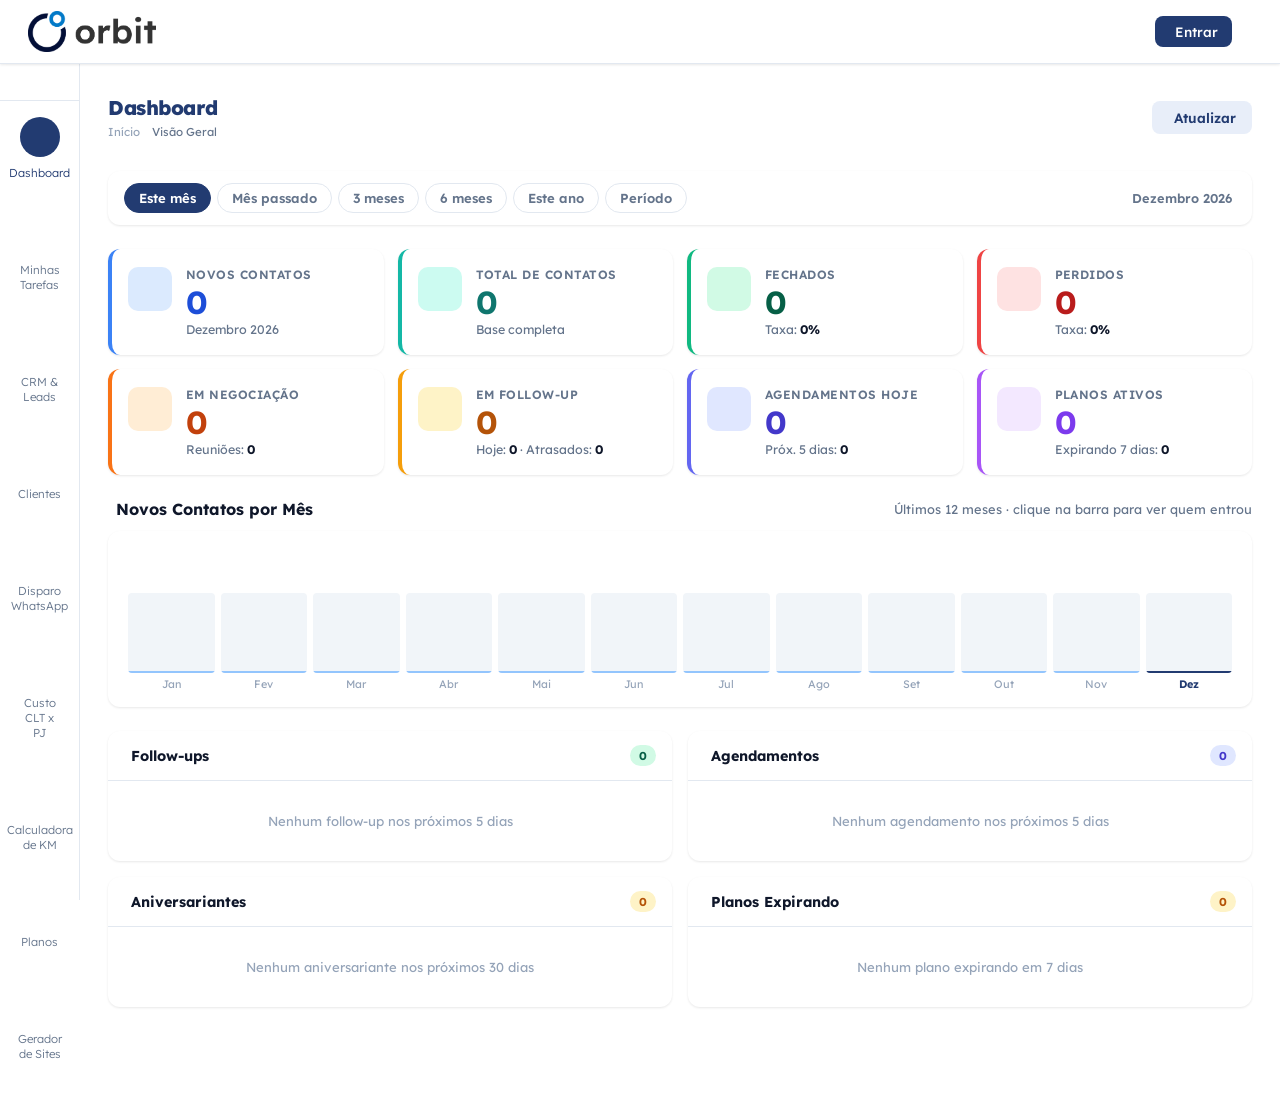
==== commit e6d2dd5f: "modified:   assets/css/style.css 	modified:   assets/js/crm.js 	new file:   assets/js/kanban.js 	mod" ====
--- a/index.html
+++ b/index.html
@@ -37,6 +37,10 @@
       <a href="#" class="nav-item active" id="nav-item-dashboard" data-tool="dashboard" onclick="loadTool('dashboard', this)">
         <i class="ph ph-chart-pie"></i>
         <span>Dashboard</span>
+      </a>
+      <a href="#" class="nav-item" id="nav-item-kanban" data-tool="kanban" onclick="loadTool('kanban', this)">
+        <i class="ph ph-note-pencil"></i>
+        <span>Minhas Tarefas</span>
       </a>
       <a href="#" class="nav-item" id="nav-item-crm" data-tool="crm" onclick="loadTool('crm', this)">
         <i class="ph ph-kanban"></i>
@@ -69,6 +73,11 @@
       <a href="#" class="nav-item" id="nav-item-generator" data-tool="generator" onclick="loadTool('generator', this)">
         <i class="ph ph-magic-wand"></i>
         <span>Gerador de Sites</span>
+      </a>
+
+      <a href="#" class="nav-item" id="nav-item-equipe" data-tool="equipe" onclick="loadTool('equipe', this)">
+        <i class="ph ph-user-plus"></i>
+        <span>Minha Equipe</span>
       </a>
 
     </nav>
@@ -2108,6 +2117,119 @@
 
       </div><!-- /tool-generator -->
 
+      <!-- ══════════════════ TOOL: MINHAS TAREFAS (KANBAN) ══════════════════ -->
+      <div class="tool-view hidden" id="tool-kanban">
+
+        <div class="tool-header">
+          <div class="tool-header-left">
+            <h1 class="tool-title">Minhas Tarefas</h1>
+            <nav class="breadcrumb-mini">
+              <a href="#">Início</a>
+              <i class="ph ph-caret-right"></i>
+              <span class="breadcrumb-current-mini">Kanban</span>
+            </nav>
+          </div>
+        </div>
+
+        <p class="tool-desc">Organize suas tarefas em colunas, adicione checklists e acompanhe o progresso de cada uma.</p>
+
+        <div class="kb-board-wrap">
+          <div class="kb-board" id="kb-board"></div>
+        </div>
+
+        <!-- Histórico de atividades -->
+        <div class="kb-activity-section">
+          <button class="kb-activity-header" onclick="kbToggleActivity()">
+            <div class="kb-activity-header-left">
+              <i class="ph ph-clock-clockwise"></i>
+              <span>Histórico de atividades</span>
+              <span class="kb-activity-badge" id="kb-activity-badge" hidden>0</span>
+            </div>
+            <i class="ph ph-caret-down" id="kb-activity-caret" style="transition:transform .2s"></i>
+          </button>
+          <div class="kb-activity-body" id="kb-activity-body" hidden>
+            <div id="kb-activity-list">
+              <p class="kb-act-empty">Nenhuma atividade ainda.</p>
+            </div>
+          </div>
+        </div>
+
+      </div><!-- /tool-kanban -->
+
+      <!-- ══════════════════ TOOL: MINHA EQUIPE ══════════════════ -->
+      <div class="tool-view hidden" id="tool-equipe">
+
+        <div class="tool-header">
+          <div class="tool-header-left">
+            <h1 class="tool-title">Minha Equipe</h1>
+            <nav class="breadcrumb-mini">
+              <a href="#">Início</a>
+              <i class="ph ph-caret-right"></i>
+              <span class="breadcrumb-current-mini">Equipe</span>
+            </nav>
+          </div>
+        </div>
+
+        <p class="tool-desc">Crie uma conta para seu membro de equipe e passe o e-mail e senha para ele. Ele vai entrar no Orbit Tools e verá suas tarefas e agendamentos no seletor de conta.</p>
+
+        <!-- Formulário de criação de conta -->
+        <div class="team-invite-card">
+          <div class="team-invite-card-header">
+            <i class="ph ph-user-plus" style="color:var(--c-blue);font-size:20px"></i>
+            <span>Criar conta para um membro</span>
+          </div>
+
+          <div class="team-invite-form">
+            <div class="team-form-grid">
+
+              <div class="form-field">
+                <label for="team-input-name">Nome completo</label>
+                <input type="text" id="team-input-name" placeholder="Ex: Carlos Silva" autocomplete="off" />
+              </div>
+
+              <div class="form-field">
+                <label for="team-input-email">E-mail</label>
+                <input type="email" id="team-input-email" placeholder="Ex: carlos@empresa.com" autocomplete="off" />
+              </div>
+
+              <div class="form-field">
+                <label for="team-input-password">Senha</label>
+                <div class="team-pass-wrap">
+                  <input type="password" id="team-input-password" placeholder="Mínimo 6 caracteres" autocomplete="new-password" />
+                  <button type="button" class="team-pass-toggle" onclick="teamTogglePassword()" title="Mostrar/ocultar senha">
+                    <i class="ph ph-eye" id="team-pass-icon"></i>
+                  </button>
+                </div>
+              </div>
+
+              <div class="team-form-btn-wrap">
+                <button class="btn-calc" id="team-btn-create" onclick="teamCreateAccount()" style="width:100%;padding:11px 18px">
+                  <i class="ph ph-user-plus"></i> Criar conta
+                </button>
+              </div>
+
+            </div>
+
+            <p class="auth-error" id="team-add-error" hidden style="margin-top:10px"></p>
+
+            <div class="team-success-msg" id="team-success-msg" hidden style="margin-top:12px"></div>
+          </div>
+
+          <div class="team-invite-info">
+            <i class="ph ph-info"></i>
+            <span>A conta é criada sem deslogar você. Depois é só passar o <strong>e-mail e senha</strong> para o membro entrar.</span>
+          </div>
+        </div>
+
+        <!-- Lista de membros -->
+        <div class="team-section-title">
+          <i class="ph ph-users-three"></i>
+          Membros da equipe
+        </div>
+        <div id="team-members-list"></div>
+
+      </div><!-- /tool-equipe -->
+
       <!-- ══════════════════ PLACEHOLDER: EM BREVE ══════════════════ -->
       <div class="tool-view hidden" id="tool-coming-soon">
         <div class="tool-header">
@@ -2824,6 +2946,8 @@
   <script src="assets/js/admin.js"></script>
   <script src="assets/js/auth.js"></script>
   <script src="assets/js/generator.js"></script>
+  <script src="assets/js/kanban.js"></script>
+  <script src="assets/js/team.js"></script>
 
 </body>
 
--- a/assets/css/style.css
+++ b/assets/css/style.css
@@ -7337,3 +7337,823 @@
   }
 }
 
+
+/* ── Renovação de Plano (banner no card de plano) ──────────── */
+.plan-renewal-banner {
+  background: #fffbeb;
+  border: 1.5px solid #fbbf24;
+  border-radius: 8px;
+  padding: 10px 12px;
+  margin-bottom: 6px;
+  font-size: 0.8rem;
+}
+
+.plan-renewal-top {
+  display: flex;
+  align-items: center;
+  gap: 6px;
+  font-weight: 600;
+  color: #b45309;
+  margin-bottom: 4px;
+}
+
+.plan-renewal-top i { font-size: 1rem; }
+
+.plan-renewal-price {
+  font-size: 0.78rem;
+  color: #78350f;
+  margin-bottom: 8px;
+  font-weight: 600;
+}
+
+.plan-renewal-actions {
+  display: flex;
+  gap: 6px;
+}
+
+.plan-renewal-btn {
+  display: inline-flex;
+  align-items: center;
+  gap: 4px;
+  padding: 5px 10px;
+  border-radius: 6px;
+  border: none;
+  font-size: 0.75rem;
+  font-weight: 600;
+  cursor: pointer;
+  transition: opacity 0.2s;
+}
+
+.plan-renewal-btn:hover { opacity: 0.85; }
+
+.plan-renewal-btn--accept { background: #16a34a; color: #fff; }
+.plan-renewal-btn--reject { background: #ef4444; color: #fff; }
+
+/* ═══════════════════════════════════════════════════════════════
+   KANBAN DE TAREFAS — Minhas Tarefas
+   ═══════════════════════════════════════════════════════════════ */
+
+/* ── Wrapper com scroll horizontal ── */
+.kb-board-wrap {
+  overflow-x: auto;
+  padding-bottom: 24px;
+  margin-top: 8px;
+  /* Scrollbar fina */
+  scrollbar-width: thin;
+  scrollbar-color: var(--c-border) transparent;
+}
+.kb-board-wrap::-webkit-scrollbar { height: 6px; }
+.kb-board-wrap::-webkit-scrollbar-thumb { background: var(--c-border); border-radius: 99px; }
+
+/* ── Board: 4 colunas side-by-side ── */
+.kb-board {
+  display: flex;
+  gap: 14px;
+  min-width: max-content;
+  padding: 4px 2px 12px;
+  align-items: flex-start;
+}
+
+/* ── Coluna ── */
+.kb-col {
+  width: 284px;
+  min-width: 284px;
+  background: var(--c-bg);
+  border-radius: var(--radius-md);
+  border: 1px solid var(--c-border);
+  display: flex;
+  flex-direction: column;
+  max-height: calc(100vh - 220px);
+  min-height: 120px;
+  overflow: hidden;
+}
+
+/* ── Cabeçalho da coluna ── */
+.kb-col-header {
+  display: flex;
+  align-items: center;
+  justify-content: space-between;
+  padding: 12px 14px 11px;
+  border-bottom: 2px solid var(--col-color, var(--c-border));
+  background: var(--c-surface);
+  border-radius: var(--radius-md) var(--radius-md) 0 0;
+  flex-shrink: 0;
+}
+
+.kb-col-header-left {
+  display: flex;
+  align-items: center;
+  gap: 7px;
+}
+
+.kb-col-title {
+  font-size: 0.82rem;
+  font-weight: 700;
+  color: var(--c-dark);
+  letter-spacing: 0.01em;
+}
+
+.kb-col-count {
+  background: var(--c-border);
+  color: var(--c-mid);
+  font-size: 0.7rem;
+  font-weight: 700;
+  padding: 1px 8px;
+  border-radius: 999px;
+  min-width: 22px;
+  text-align: center;
+}
+
+.kb-add-card-btn {
+  background: none;
+  border: 1px solid transparent;
+  color: var(--c-light);
+  cursor: pointer;
+  padding: 5px 7px;
+  border-radius: var(--radius-sm);
+  transition: var(--trans);
+  display: flex;
+  align-items: center;
+  font-size: 16px;
+  line-height: 1;
+}
+
+.kb-add-card-btn:hover {
+  border-color: var(--c-blue);
+  color: var(--c-blue);
+  background: var(--c-blue-lt);
+}
+
+/* ── Corpo da coluna (scroll vertical) ── */
+.kb-col-body {
+  flex: 1;
+  overflow-y: auto;
+  padding: 10px;
+  display: flex;
+  flex-direction: column;
+  gap: 8px;
+  min-height: 60px;
+  scrollbar-width: thin;
+  scrollbar-color: var(--c-border) transparent;
+}
+.kb-col-body::-webkit-scrollbar { width: 4px; }
+.kb-col-body::-webkit-scrollbar-thumb { background: var(--c-border); border-radius: 99px; }
+
+.kb-col-dragover {
+  background: var(--c-blue-lt) !important;
+  outline: 2px dashed var(--c-blue);
+  outline-offset: -4px;
+}
+
+/* ── Card ── */
+.kb-card {
+  background: var(--c-surface);
+  border: 1px solid var(--c-border);
+  border-radius: var(--radius-sm);
+  box-shadow: var(--shadow-sm);
+  padding: 12px 13px 10px;
+  cursor: grab;
+  transition: box-shadow var(--trans), opacity var(--trans), transform var(--trans);
+  position: relative;
+}
+
+.kb-card:hover {
+  box-shadow: var(--shadow-md);
+  transform: translateY(-1px);
+}
+
+.kb-card:active { cursor: grabbing; }
+
+.kb-card--dragging {
+  opacity: 0.4;
+  transform: scale(0.97);
+}
+
+/* ── Header do card ── */
+.kb-card-header {
+  display: flex;
+  align-items: flex-start;
+  gap: 8px;
+  margin-bottom: 8px;
+}
+
+.kb-card-title {
+  flex: 1;
+  font-size: 0.86rem;
+  font-weight: 600;
+  color: var(--c-dark);
+  line-height: 1.45;
+  outline: none;
+  cursor: text;
+  min-height: 1.2em;
+  word-break: break-word;
+  border-radius: 4px;
+  padding: 1px 3px;
+  margin: -1px -3px;
+  transition: background var(--trans);
+}
+
+.kb-card-title:focus {
+  background: var(--c-blue-lt);
+}
+
+.kb-card-del {
+  background: none;
+  border: none;
+  color: var(--c-light);
+  cursor: pointer;
+  padding: 3px 5px;
+  border-radius: 4px;
+  opacity: 0;
+  transition: opacity var(--trans), color var(--trans), background var(--trans);
+  display: flex;
+  align-items: center;
+  font-size: 14px;
+  flex-shrink: 0;
+  line-height: 1;
+}
+
+.kb-card:hover .kb-card-del { opacity: 1; }
+
+.kb-card-del:hover {
+  color: var(--c-red);
+  background: var(--c-red-lt);
+}
+
+/* ── Barra de progresso ── */
+.kb-progress-wrap {
+  display: flex;
+  align-items: center;
+  gap: 8px;
+  margin-bottom: 8px;
+}
+
+.kb-progress {
+  flex: 1;
+  height: 5px;
+  background: var(--c-border);
+  border-radius: 999px;
+  overflow: hidden;
+}
+
+.kb-progress-bar {
+  height: 100%;
+  background: var(--c-green);
+  border-radius: 999px;
+  transition: width 0.35s ease;
+}
+
+.kb-progress-label {
+  font-size: 0.68rem;
+  color: var(--c-light);
+  font-weight: 600;
+  white-space: nowrap;
+  min-width: 28px;
+  text-align: right;
+}
+
+/* ── Checklist ── */
+.kb-checklist {
+  list-style: none;
+  display: flex;
+  flex-direction: column;
+  gap: 5px;
+  margin-bottom: 8px;
+}
+
+.kb-cl-item {
+  display: flex;
+  align-items: center;
+  gap: 6px;
+  padding: 2px 0;
+  border-radius: 4px;
+}
+
+/* Checkbox customizado */
+.kb-cl-label {
+  display: flex;
+  align-items: center;
+  flex-shrink: 0;
+  cursor: pointer;
+  position: relative;
+  width: 16px;
+  height: 16px;
+}
+
+.kb-cl-check {
+  position: absolute;
+  opacity: 0;
+  width: 0;
+  height: 0;
+}
+
+.kb-cl-box {
+  width: 16px;
+  height: 16px;
+  border: 1.5px solid var(--c-border);
+  border-radius: 4px;
+  background: var(--c-surface);
+  transition: border-color var(--trans), background var(--trans);
+  display: flex;
+  align-items: center;
+  justify-content: center;
+}
+
+.kb-cl-check:checked + .kb-cl-box {
+  background: var(--c-blue);
+  border-color: var(--c-blue);
+}
+
+.kb-cl-check:checked + .kb-cl-box::after {
+  content: '';
+  width: 9px;
+  height: 5px;
+  border-left: 2px solid #fff;
+  border-bottom: 2px solid #fff;
+  transform: rotate(-45deg) translateY(-1px);
+  display: block;
+}
+
+.kb-cl-text {
+  flex: 1;
+  font-size: 0.8rem;
+  color: var(--c-dark);
+  outline: none;
+  cursor: text;
+  line-height: 1.4;
+  word-break: break-word;
+  border-radius: 3px;
+  padding: 1px 2px;
+  margin: -1px -2px;
+  transition: background var(--trans);
+}
+
+.kb-cl-text:focus { background: var(--c-blue-lt); }
+
+.kb-cl-item.done .kb-cl-text {
+  text-decoration: line-through;
+  color: var(--c-light);
+}
+
+.kb-cl-del {
+  background: none;
+  border: none;
+  color: transparent;
+  cursor: pointer;
+  padding: 2px 3px;
+  border-radius: 3px;
+  transition: color var(--trans), background var(--trans);
+  display: flex;
+  align-items: center;
+  font-size: 12px;
+  flex-shrink: 0;
+  line-height: 1;
+}
+
+.kb-cl-item:hover .kb-cl-del { color: var(--c-light); }
+.kb-cl-del:hover { color: var(--c-red) !important; background: var(--c-red-lt); }
+
+/* ── Input adicionar item ── */
+.kb-add-item-row {
+  display: flex;
+  align-items: center;
+  gap: 6px;
+  padding: 5px 0 2px;
+  border-top: 1px dashed var(--c-border);
+  margin-top: 2px;
+}
+
+.kb-add-item-input {
+  flex: 1;
+  border: none;
+  outline: none;
+  font-family: var(--font);
+  font-size: 0.78rem;
+  color: var(--c-dark);
+  background: transparent;
+  padding: 2px 0;
+}
+
+.kb-add-item-input::placeholder { color: var(--c-light); }
+
+/* ── Rodapé do card: botões de mover ── */
+.kb-card-footer {
+  display: flex;
+  align-items: center;
+  justify-content: space-between;
+  margin-top: 10px;
+  padding-top: 8px;
+  border-top: 1px solid var(--c-border);
+  gap: 6px;
+}
+
+.kb-move-btn {
+  background: none;
+  border: 1px solid var(--c-border);
+  color: var(--c-mid);
+  cursor: pointer;
+  padding: 4px 9px;
+  border-radius: var(--radius-sm);
+  font-size: 13px;
+  transition: var(--trans);
+  display: flex;
+  align-items: center;
+  line-height: 1;
+}
+
+.kb-move-btn:not([disabled]):hover {
+  border-color: var(--c-blue);
+  color: var(--c-blue);
+  background: var(--c-blue-lt);
+}
+
+.kb-move-btn[disabled] {
+  opacity: 0.28;
+  cursor: default;
+}
+
+.kb-col-pill {
+  font-size: 0.68rem;
+  font-weight: 700;
+  padding: 3px 10px;
+  border-radius: 999px;
+  background: color-mix(in srgb, var(--pill-color) 12%, transparent);
+  color: var(--pill-color);
+  letter-spacing: 0.01em;
+  white-space: nowrap;
+  overflow: hidden;
+  text-overflow: ellipsis;
+  max-width: 100px;
+  text-align: center;
+}
+
+/* ── Responsivo ── */
+@media (max-width: 768px) {
+  .kb-col { width: 260px; min-width: 260px; }
+  .kb-board { gap: 10px; }
+  .kb-col { max-height: calc(100vh - 180px); }
+}
+
+/* ═══════════════════════════════════════════════════════════════
+   MINHA EQUIPE — Tool: Equipe
+   ═══════════════════════════════════════════════════════════════ */
+
+/* ── Card de convite ── */
+.team-invite-card {
+  background: var(--c-surface);
+  border: 1px solid var(--c-border);
+  border-radius: var(--radius-md);
+  padding: 20px 22px;
+  margin-bottom: 28px;
+  box-shadow: var(--shadow-sm);
+}
+
+.team-invite-card-header {
+  display: flex;
+  align-items: center;
+  gap: 10px;
+  font-size: 0.95rem;
+  font-weight: 600;
+  color: var(--c-dark);
+  margin-bottom: 16px;
+}
+
+.team-invite-form { margin-bottom: 16px; }
+
+.team-form-row {
+  display: flex;
+  gap: 12px;
+  align-items: flex-end;
+  flex-wrap: wrap;
+}
+
+.team-form-row .form-field { margin-bottom: 0; }
+
+/* Mensagem de sucesso */
+.team-success-msg {
+  background: var(--c-green-lt);
+  border: 1px solid var(--c-green);
+  border-radius: var(--radius-sm);
+  padding: 10px 14px;
+  font-size: 0.85rem;
+  color: var(--c-green-dk);
+  margin-top: 10px;
+}
+
+/* Info box */
+.team-invite-info {
+  display: flex;
+  align-items: flex-start;
+  gap: 8px;
+  background: var(--c-blue-lt);
+  border-radius: var(--radius-sm);
+  padding: 10px 14px;
+  font-size: 0.82rem;
+  color: var(--c-blue);
+  margin-top: 4px;
+}
+
+.team-invite-info i { font-size: 16px; flex-shrink: 0; margin-top: 1px; }
+
+/* ── Título da seção de lista ── */
+.team-section-title {
+  display: flex;
+  align-items: center;
+  gap: 8px;
+  font-size: 0.85rem;
+  font-weight: 700;
+  color: var(--c-mid);
+  text-transform: uppercase;
+  letter-spacing: 0.06em;
+  margin-bottom: 12px;
+}
+
+/* ── Lista de membros ── */
+.team-members-list { display: flex; flex-direction: column; gap: 10px; }
+
+.team-member-item {
+  background: var(--c-surface);
+  border: 1px solid var(--c-border);
+  border-radius: var(--radius-md);
+  padding: 14px 16px;
+  display: flex;
+  align-items: center;
+  gap: 14px;
+  box-shadow: var(--shadow-sm);
+  transition: box-shadow var(--trans);
+}
+
+.team-member-item:hover { box-shadow: var(--shadow-md); }
+
+.team-member-avatar {
+  width: 40px;
+  height: 40px;
+  border-radius: 50%;
+  background: var(--c-blue);
+  color: #fff;
+  font-size: 0.85rem;
+  font-weight: 700;
+  display: flex;
+  align-items: center;
+  justify-content: center;
+  flex-shrink: 0;
+}
+
+.team-member-info { flex: 1; min-width: 0; }
+
+.team-member-name {
+  font-size: 0.9rem;
+  font-weight: 600;
+  color: var(--c-dark);
+  margin-bottom: 2px;
+}
+
+.team-member-email {
+  font-size: 0.8rem;
+  color: var(--c-mid);
+}
+
+.team-member-date {
+  font-size: 0.75rem;
+  color: var(--c-light);
+  margin-top: 2px;
+}
+
+.team-member-status { flex-shrink: 0; }
+
+.team-status-badge {
+  display: inline-flex;
+  align-items: center;
+  gap: 4px;
+  font-size: 0.72rem;
+  font-weight: 600;
+  padding: 3px 10px;
+  border-radius: 999px;
+}
+
+.team-status-badge--pending {
+  background: var(--c-amber-lt);
+  color: #92400e;
+}
+
+.team-status-badge--active {
+  background: var(--c-green-lt);
+  color: var(--c-green-dk);
+}
+
+.team-member-del {
+  background: none;
+  border: 1px solid transparent;
+  color: var(--c-light);
+  cursor: pointer;
+  padding: 6px 9px;
+  border-radius: var(--radius-sm);
+  transition: var(--trans);
+  display: flex;
+  align-items: center;
+  font-size: 15px;
+  flex-shrink: 0;
+}
+
+.team-member-del:hover {
+  border-color: var(--c-red);
+  color: var(--c-red);
+  background: var(--c-red-lt);
+}
+
+/* ── Empty / loading states ── */
+.team-empty {
+  text-align: center;
+  padding: 48px 20px;
+  color: var(--c-light);
+}
+
+.team-empty i { font-size: 36px; display: block; margin-bottom: 12px; }
+.team-empty p { font-size: 0.9rem; line-height: 1.6; }
+
+.team-loading {
+  text-align: center;
+  padding: 32px;
+  color: var(--c-mid);
+  font-size: 0.9rem;
+}
+
+/* ── Responsivo ── */
+@media (max-width: 768px) {
+  .team-form-row { flex-direction: column; align-items: stretch; }
+  .team-form-row .btn-calc { margin-top: 0 !important; }
+  .team-member-status { display: none; }
+}
+
+/* ── Grid do formulário de criação de conta ── */
+.team-form-grid {
+  display: grid;
+  grid-template-columns: 1fr 1fr;
+  gap: 12px 16px;
+  margin-bottom: 4px;
+}
+
+.team-form-grid .form-field { margin-bottom: 0; }
+
+.team-form-btn-wrap {
+  display: flex;
+  align-items: flex-end;
+}
+
+/* ── Campo de senha com botão mostrar/ocultar ── */
+.team-pass-wrap {
+  position: relative;
+  display: flex;
+}
+
+.team-pass-wrap input {
+  flex: 1;
+  padding-right: 40px;
+}
+
+.team-pass-toggle {
+  position: absolute;
+  right: 0;
+  top: 0;
+  bottom: 0;
+  background: none;
+  border: none;
+  padding: 0 12px;
+  cursor: pointer;
+  color: var(--c-light);
+  font-size: 16px;
+  display: flex;
+  align-items: center;
+  transition: color var(--trans);
+}
+
+.team-pass-toggle:hover { color: var(--c-blue); }
+
+/* ── Caixa de credenciais no sucesso ── */
+.team-credentials {
+  display: flex;
+  flex-direction: column;
+  gap: 4px;
+  background: rgba(255,255,255,0.6);
+  border: 1px solid rgba(16,185,129,0.3);
+  border-radius: var(--radius-sm);
+  padding: 8px 12px;
+  margin-top: 8px;
+  font-family: monospace;
+  font-size: 0.85rem;
+}
+
+/* ── Responsivo ── */
+@media (max-width: 768px) {
+  .team-form-grid { grid-template-columns: 1fr; }
+}
+
+/* ═══════════════════════════════════════════════════════════════
+   KANBAN — Histórico de Atividades
+   ═══════════════════════════════════════════════════════════════ */
+
+.kb-activity-section {
+  margin-top: 28px;
+  background: var(--c-surface);
+  border: 1px solid var(--c-border);
+  border-radius: var(--radius-md);
+  overflow: hidden;
+  box-shadow: var(--shadow-sm);
+}
+
+.kb-activity-header {
+  width: 100%;
+  display: flex;
+  align-items: center;
+  justify-content: space-between;
+  padding: 14px 18px;
+  background: none;
+  border: none;
+  cursor: pointer;
+  font-family: var(--font);
+  font-size: 0.875rem;
+  font-weight: 600;
+  color: var(--c-dark);
+  transition: background var(--trans);
+}
+
+.kb-activity-header:hover { background: var(--c-bg); }
+
+.kb-activity-header-left {
+  display: flex;
+  align-items: center;
+  gap: 8px;
+}
+
+.kb-activity-header-left i { color: var(--c-blue); font-size: 17px; }
+
+.kb-activity-badge {
+  background: var(--c-blue);
+  color: #fff;
+  font-size: 0.68rem;
+  font-weight: 700;
+  padding: 1px 7px;
+  border-radius: 999px;
+  min-width: 20px;
+  text-align: center;
+}
+
+.kb-activity-body {
+  border-top: 1px solid var(--c-border);
+  max-height: 420px;
+  overflow-y: auto;
+  scrollbar-width: thin;
+  scrollbar-color: var(--c-border) transparent;
+}
+
+.kb-act-empty {
+  text-align: center;
+  color: var(--c-light);
+  font-size: 0.85rem;
+  padding: 28px;
+}
+
+/* ── Item de atividade ── */
+.kb-act-item {
+  display: flex;
+  align-items: flex-start;
+  gap: 12px;
+  padding: 12px 18px;
+  border-bottom: 1px solid var(--c-border);
+  transition: background var(--trans);
+}
+
+.kb-act-item:last-child { border-bottom: none; }
+.kb-act-item:hover { background: var(--c-bg); }
+
+.kb-act-avatar {
+  width: 32px;
+  height: 32px;
+  border-radius: 50%;
+  background: var(--c-blue);
+  color: #fff;
+  font-size: 0.72rem;
+  font-weight: 700;
+  display: flex;
+  align-items: center;
+  justify-content: center;
+  flex-shrink: 0;
+}
+
+.kb-act-body { flex: 1; min-width: 0; font-size: 0.84rem; line-height: 1.5; }
+
+.kb-act-name {
+  font-weight: 700;
+  color: var(--c-dark);
+}
+
+.kb-act-text { color: var(--c-mid); }
+
+.kb-act-text strong { color: var(--c-dark); }
+.kb-act-text em { color: var(--c-blue); font-style: normal; font-weight: 500; }
+
+.kb-act-time {
+  font-size: 0.75rem;
+  color: var(--c-light);
+  margin-top: 2px;
+}
